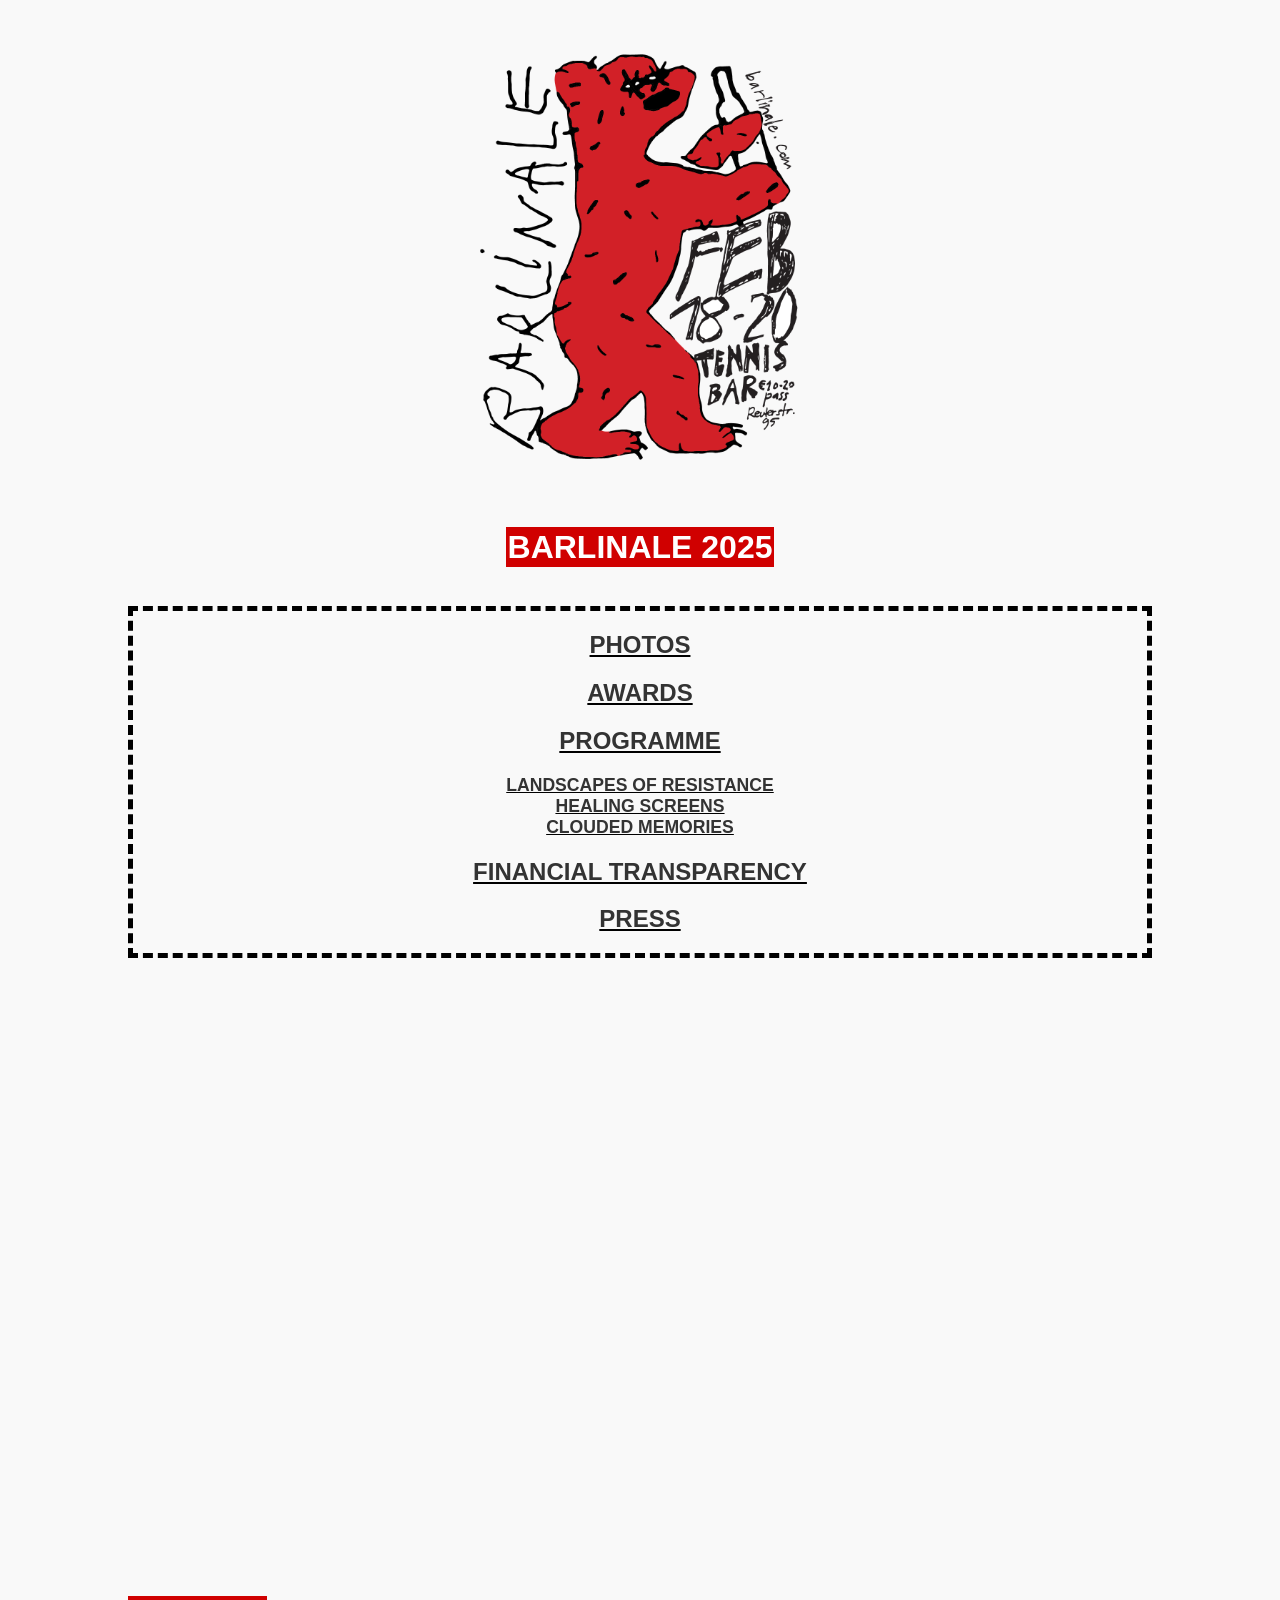
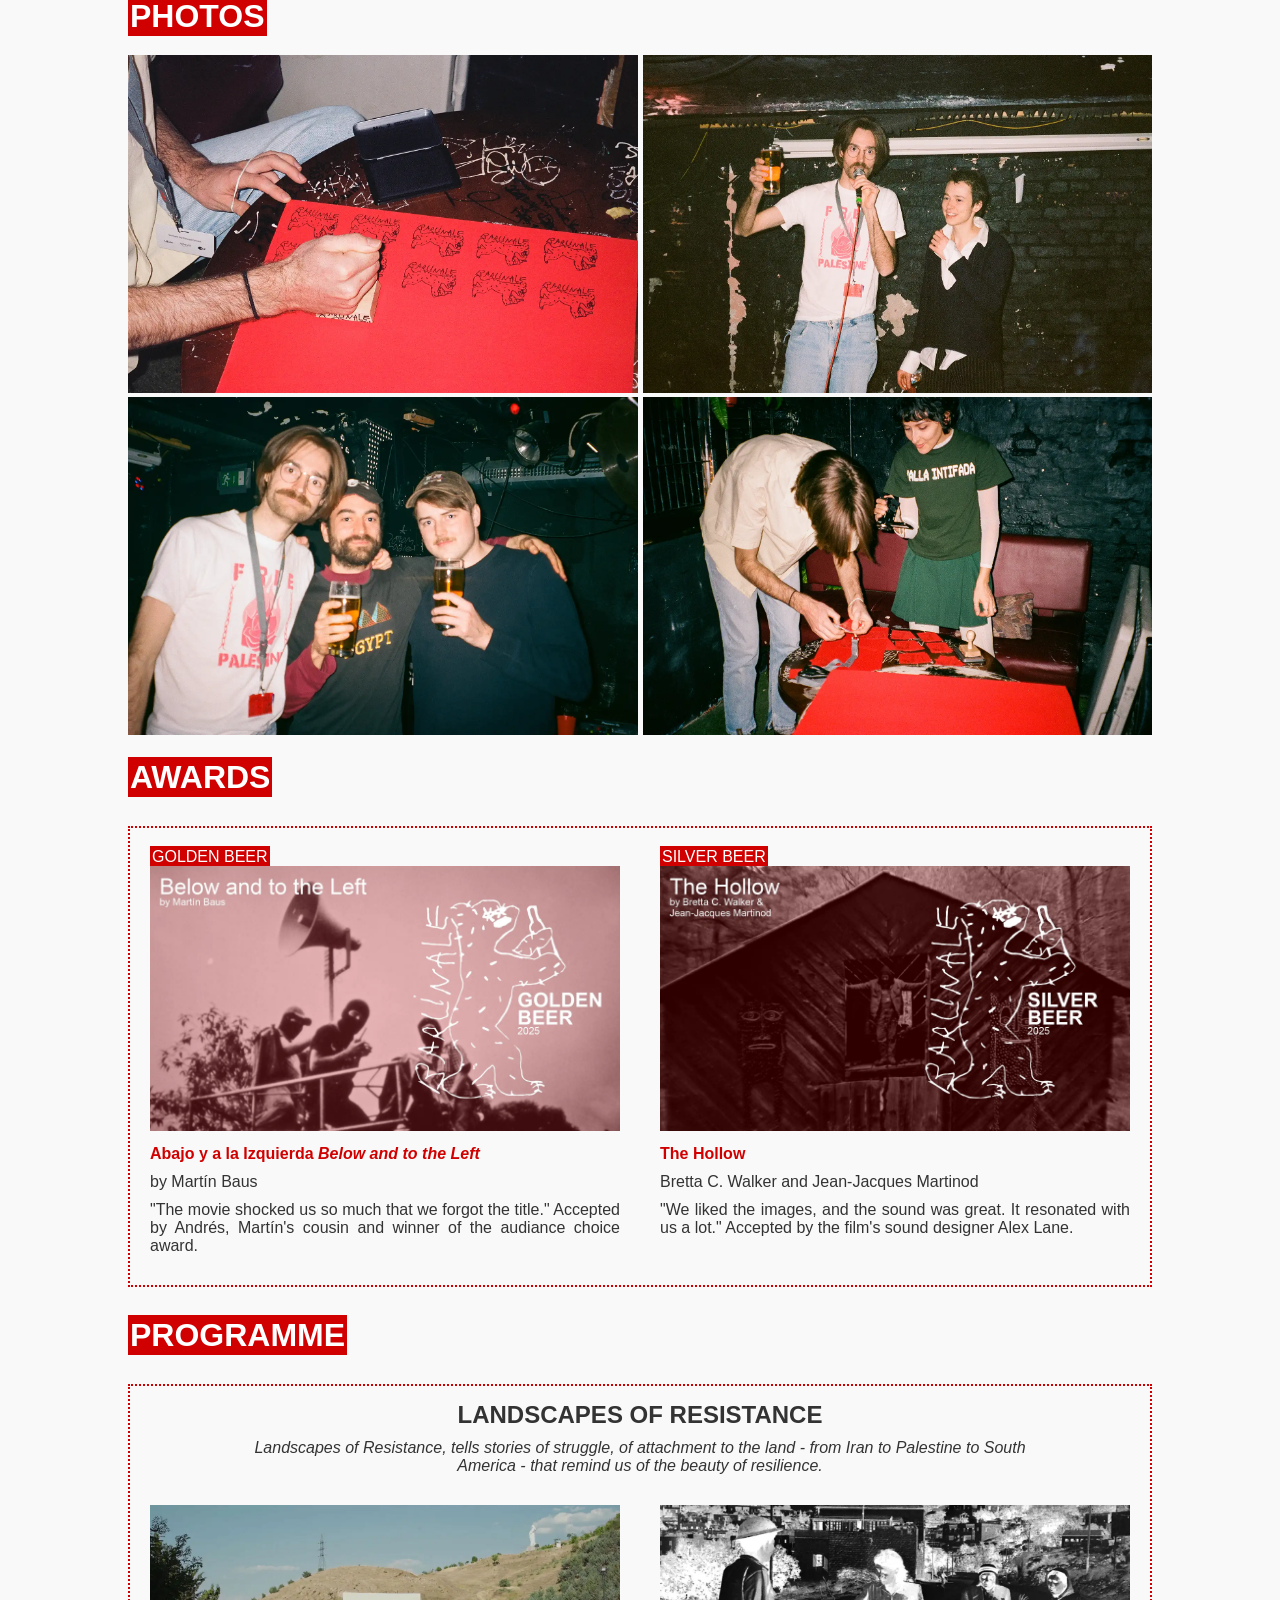
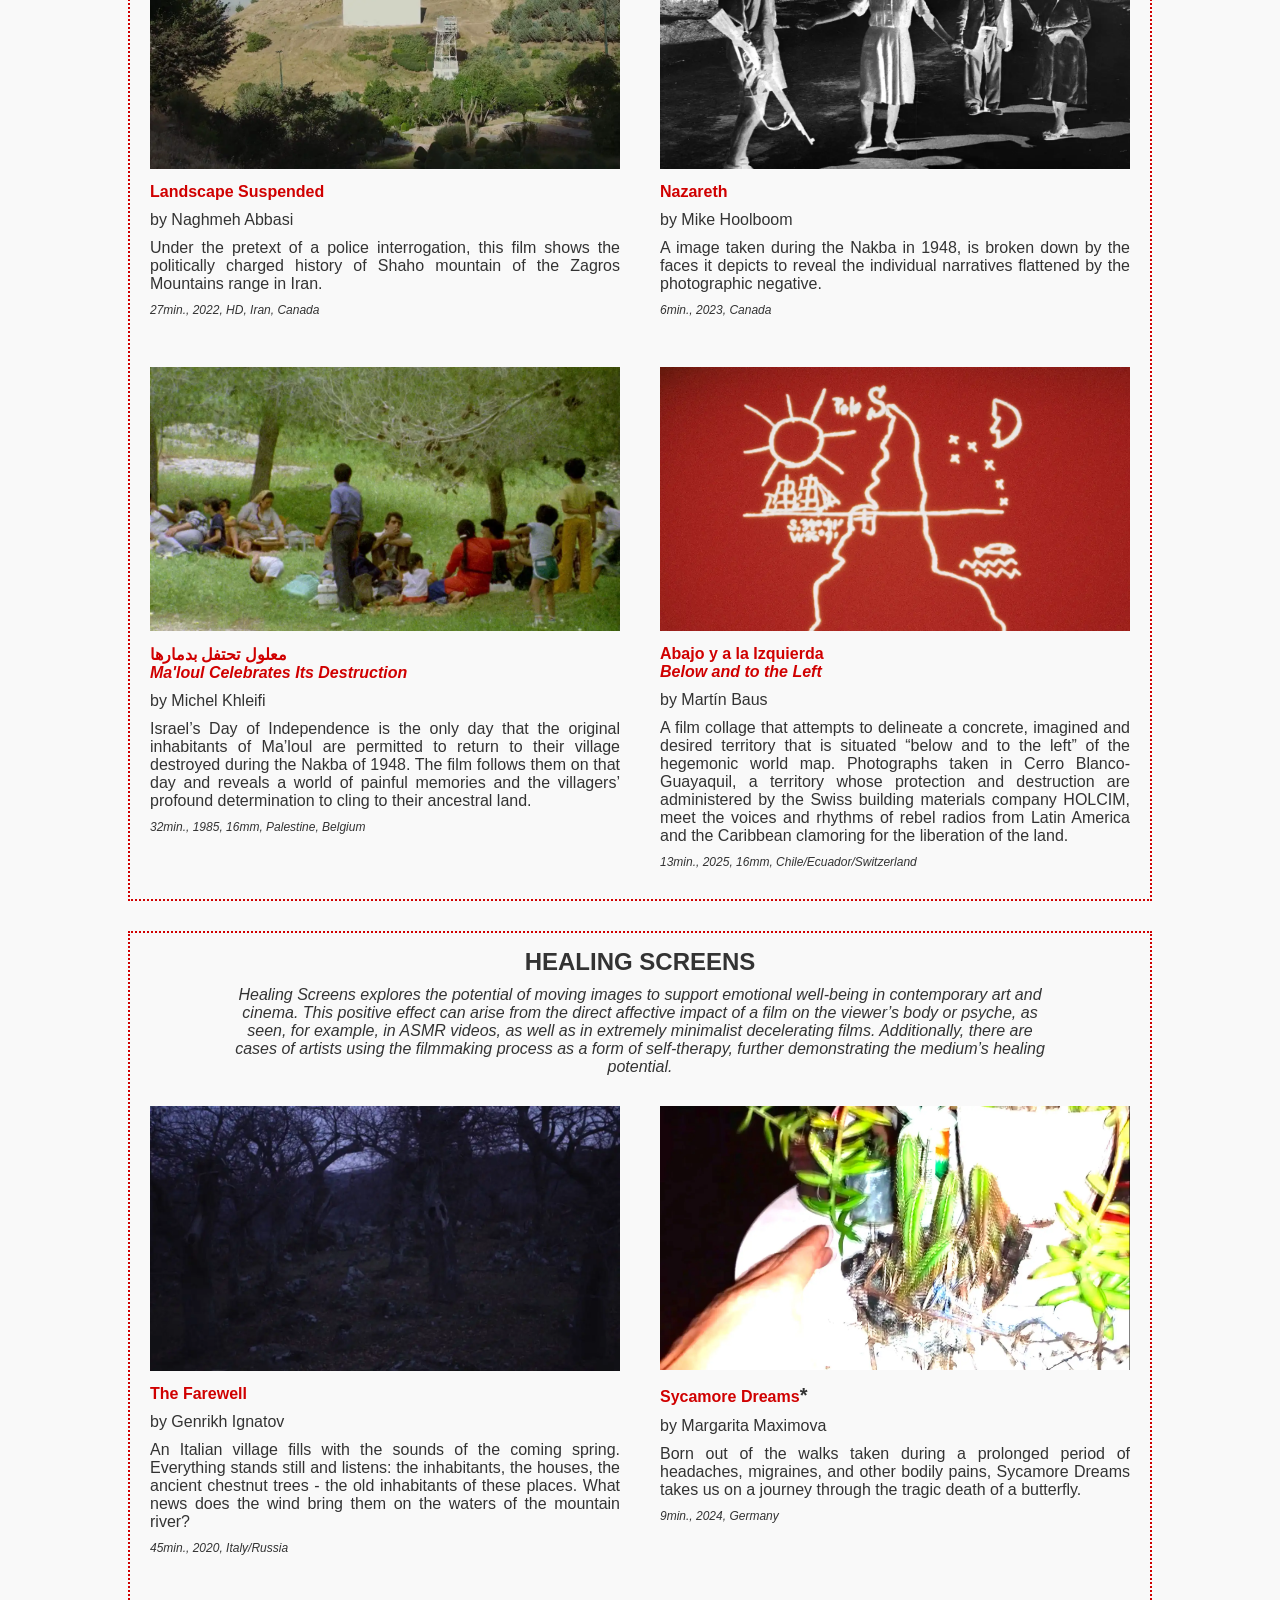
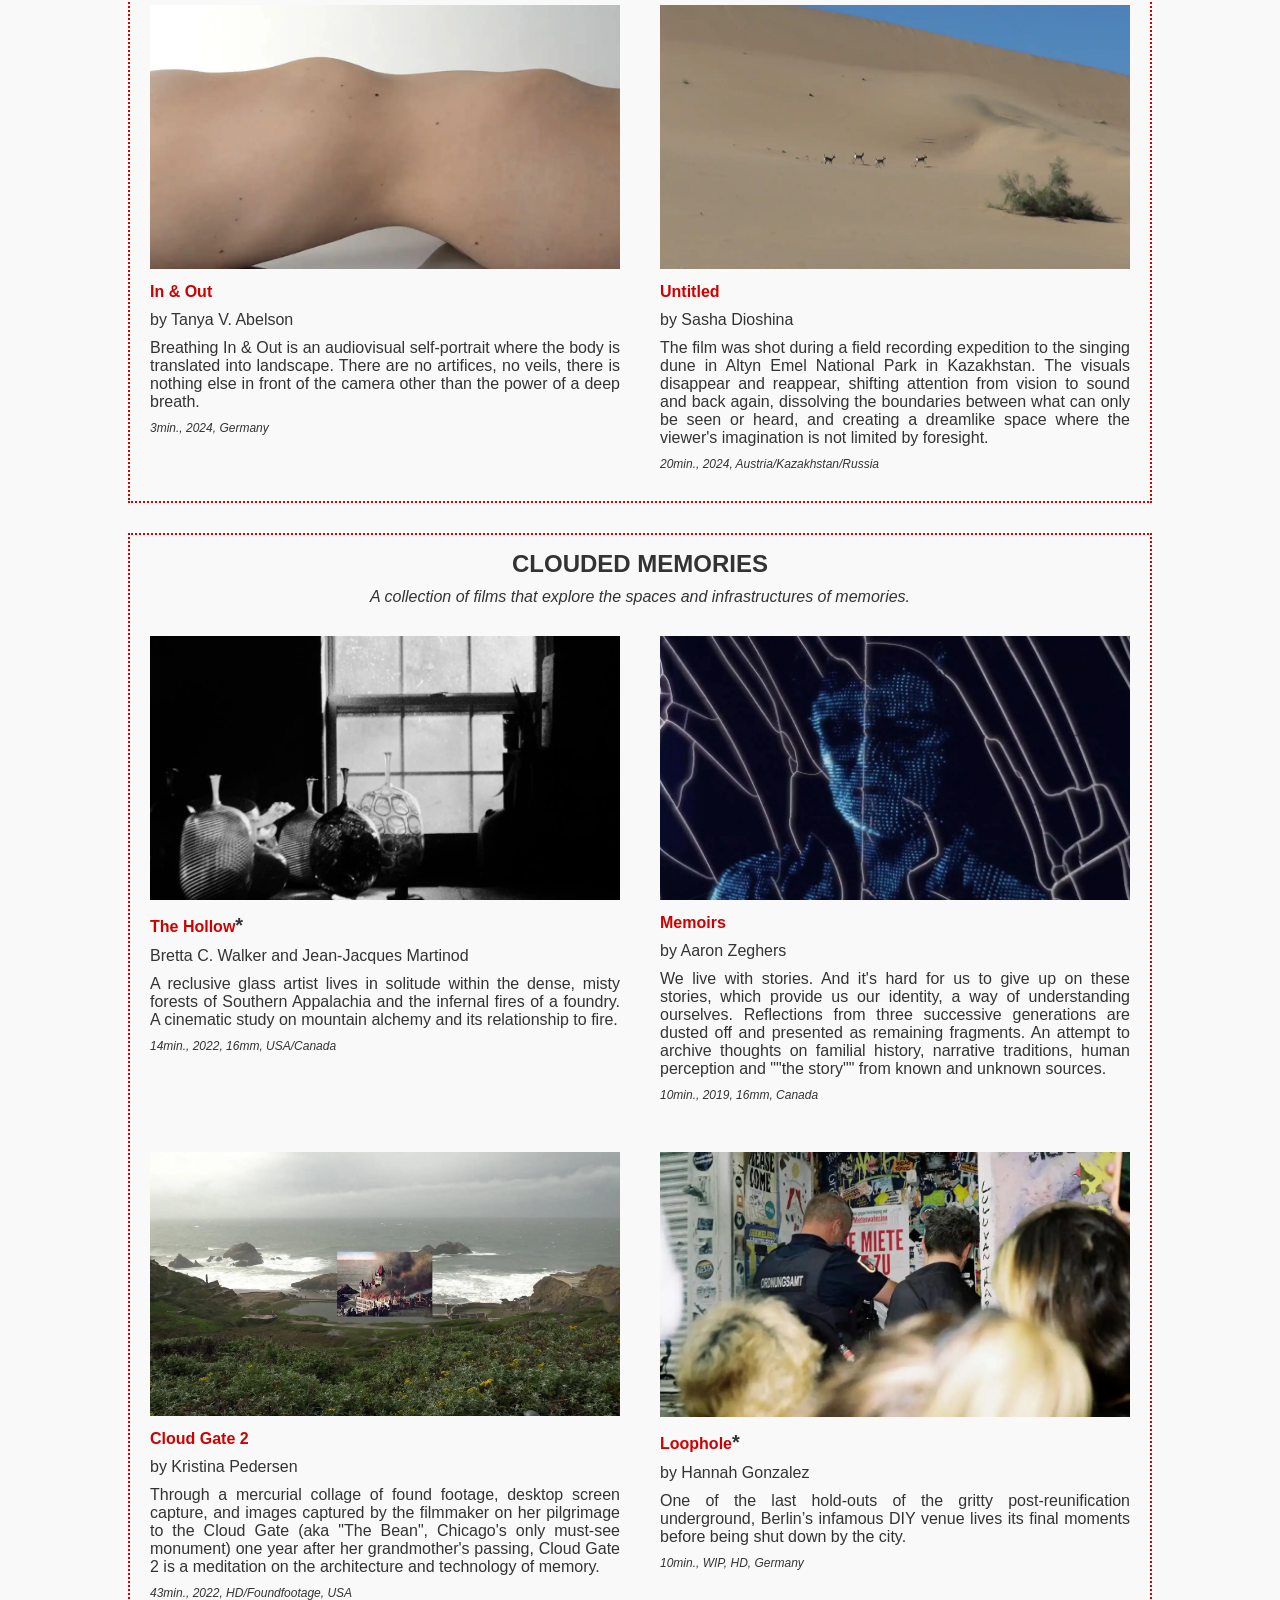
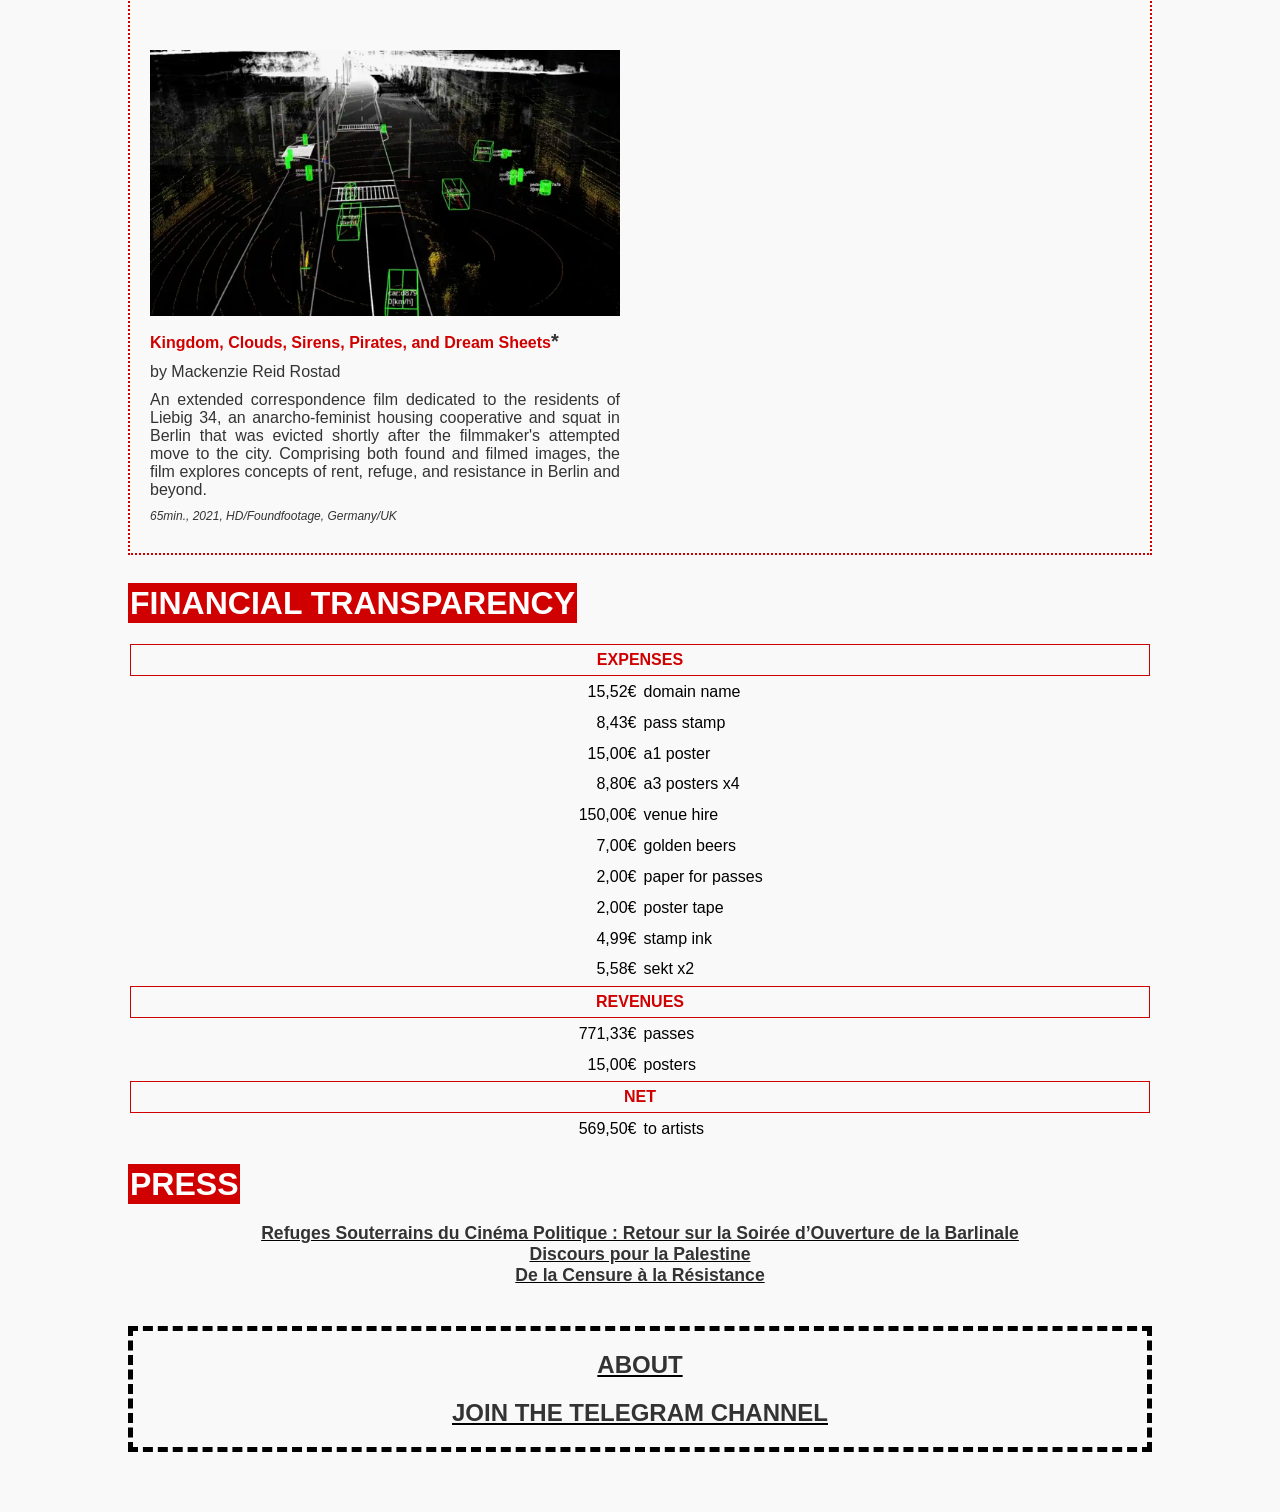
==== 2025.html @ 215e1f56 "Add files via upload" ====
<!DOCTYPE html>
<html lang="en">
<head >
    <link rel="stylesheet" href="styles.css">
    <meta charset="UTF-8">
    <meta name="viewport" content="width=device-width, initial-scale=1.0">
    <title>Barlinale</title>
    <link rel="icon" href="images/barlinale-icon.png">
</head>
<body>
  
<div class="logo">
    <a href="index.html"><img src="images/barlinale-poster.png" alt="Barlinale"></a>
</div>


<h1><mark>BARLINALE 2025</mark></h1>
<div class="nav" ><h2><a href="#PHOTOS">PHOTOS</a></h2><h2><a href="#AWARDS">AWARDS</a></h2><h2><a href="#PROGRAMME">PROGRAMME</a><h4><a href="#LANDSCAPES">LANDSCAPES OF RESISTANCE</a><br><a href="#HEALING">HEALING SCREENS</a><br><a href="#CLOUDED">CLOUDED MEMORIES</a></h4><h2><a href="#transparency">FINANCIAL TRANSPARENCY</a></h2><h2><a href="#PRESS">PRESS</a></h2>
</div>

<div style="padding:55.67% 0 0 0;position:relative;"><iframe src="https://player.vimeo.com/video/1077890217?badge=0&amp;autopause=0&amp;player_id=0&amp;app_id=58479" frameborder="0" allow="autoplay; fullscreen; picture-in-picture; clipboard-write; encrypted-media" style="position:absolute;top:0;left:0;width:100%;height:100%;" title="Barlinale - 2025"></iframe></div><script src="https://player.vimeo.com/api/player.js"></script>

<div class="event-date" id="PHOTOS"><mark>PHOTOS</mark></div>

<div class="row"> 
  <div class="photos">
    <img src="images/pic_2025-1.webp" style="width:100%" loading="lazy"/>
    <img src="images/pic_2025-5.webp" style="width:100%" loading="lazy"/>
   
 
  </div>
  <div class="photos">
    <img src="images/pic_2025-6.webp" style="width:100%" loading="lazy"/>
    <img src="images/pic_2025-7.webp" style="width:100%" loading="lazy"/>

  </div>  
</div>

<div class="content">

  <div class="event-date" id="AWARDS"><mark>AWARDS</mark></div>

  <div class="program">
     
      <div class="films-container">
        
        <div class="film">
          <mark>GOLDEN BEER</mark>
            <img src="images/GoldenBeer2025.webp" alt="golden beer winner" loading="lazy"/>
            <p class="film-title">Abajo y a la Izquierda <i>Below and to the Left</i></p>
            <p class="filmmaker">by Martín Baus</p>
            <p class="film-info">"The movie shocked us so much that we forgot the title." Accepted by Andrés, Martín's cousin and winner of the audiance choice award. </p>
           
        </div>

        <div class="film">
          <mark>SILVER BEER</mark>
          <img src="images/SilverBeer2025.webp" alt="silver beer winner" loading="lazy"/>
          <p class="film-title">The Hollow</p>
          <p class="filmmaker">Bretta C. Walker and Jean-Jacques Martinod</p>
          <p class="film-info">"We liked the images, and the sound was great. It resonated with us a lot." Accepted by the film's sound designer Alex Lane.</p>
      </div>

      </div>

  </div>

<div class="content">

    <div class="event-date" id="PROGRAMME"><mark>PROGRAMME</mark></div>
    <div class="program">


    <h3 id="LANDSCAPES">LANDSCAPES OF RESISTANCE</h3>

    <p class="programmenotes">Landscapes of Resistance, tells stories of struggle, of attachment to the land - from Iran to Palestine to South America - that remind us of the beauty of resilience.</p> 
       
        <div class="films-container">
          
            <div class="film">
                <img src="images/still_LandscapeSuspended.webp" alt="Landscape Suspended" loading="lazy"/>
                <p class="film-title">Landscape Suspended</p>
                <p class="filmmaker">by Naghmeh Abbasi</p>
                <p class="film-info">Under the pretext of a police interrogation, this film shows the politically charged history of Shaho mountain of the Zagros Mountains range in Iran.</p>
                <p class="tech-info">27min., 2022, HD, Iran, Canada</p>
            </div>

            <div class="film">
                <img src="images/still_Nazareth.webp" alt="Nazareth" loading="lazy"/>
                <p class="film-title">Nazareth</p>
                <p class="filmmaker">by Mike Hoolboom</p>
                <p class="film-info">A image taken during the Nakba in 1948, is broken down by the faces it depicts to reveal the individual narratives flattened by the photographic negative.</p>
                <p class="tech-info">6min., 2023, Canada</p>
            </div>
       
            <div class="film">
                <img src="images/still_Maloul.webp" alt="Maloul" loading="lazy"/>
                <p class="film-title">معلول تحتفل بدمارها <br><i>Ma'loul Celebrates Its Destruction</i><br></p>
                <p class="filmmaker">by Michel Khleifi</p>
                <p class="film-info">Israel’s Day of Independence is the only day that the original inhabitants of Ma’loul are permitted to return to their village destroyed during the Nakba of 1948. The film follows them on that day and reveals a world of painful memories and the villagers’ profound determination to cling to their ancestral land.</p>
                <p class="tech-info">32min., 1985, 16mm, Palestine, Belgium</p>
            </div>

            <div class="film">
                <img src="images/still_abajo.webp" alt="Landscape Suspended" loading="lazy"/>
                <p class="film-title">Abajo y a la Izquierda<br><i>Below and to the Left</i></p>
                <p class="filmmaker">by Martín Baus</p>
                <p class="film-info">A film collage that attempts to delineate a concrete, imagined and desired territory that is situated “below and to the left” of the hegemonic world map. Photographs taken in Cerro Blanco- Guayaquil, a territory whose protection and destruction are administered by the Swiss building materials company HOLCIM, meet the voices and rhythms of rebel radios from Latin America and the Caribbean clamoring for the liberation of the land.</p>
                <p class="tech-info">13min., 2025, 16mm, Chile/Ecuador/Switzerland</p>
            </div>

        </div>

    </div>

    
    <div class="program">
       
      <h3 id="HEALING">HEALING SCREENS</h3>
    

      <p class="programmenotes">Healing Screens explores the potential of moving images to support emotional well-being in contemporary art and cinema. This positive effect can arise from the direct affective impact of a film on the viewer’s body or psyche, as seen, for example, in ASMR videos, as well as in extremely minimalist decelerating films. Additionally, there are cases of artists using the filmmaking process as a form of self-therapy, further demonstrating the medium’s healing potential.</p> 
    

        <div class="films-container">

            <div class="film">
                <img src="images/still_thefarewell.webp" alt="The Farewell" loading="lazy"/>
                <p class="film-title">The Farewell</p>
                <p class="filmmaker">by Genrikh Ignatov</p>
                <p class="film-info">An Italian village fills with the sounds of the coming spring. Everything stands still and listens: the inhabitants, the houses, the ancient chestnut trees - the old inhabitants of these places. What news does the wind bring them on the waters of the mountain river? </p>
                <p class="tech-info">45min., 2020, Italy/Russia</p>
            </div>
            <div class="film">
                <img src="images/still_SycamoreDreams.webp" alt="Sycamore Dreams" loading="lazy"/>
                <p class="film-title">Sycamore Dreams<mark class="artist">*</mark></p>
                <p class="filmmaker">by Margarita Maximova</p>
                <p class="film-info">Born out of the walks taken during a prolonged period of headaches, migraines, and other bodily pains, Sycamore Dreams takes us on a journey through the tragic death of a butterfly.</p>
                <p class="tech-info">9min., 2024, Germany</p>
            </div>
            <div class="film">
                <img src="images/still_In&out.webp" alt="In & Out" loading="lazy"/>
                <p class="film-title">In & Out</p>
                <p class="filmmaker">by Tanya V. Abelson</p>
                <p class="film-info">Breathing In & Out is an audiovisual self-portrait where the body is translated into landscape. There are no artifices, no veils, there is nothing else in front of the camera other than the power of a deep breath.</p>
                <p class="tech-info">3min., 2024, Germany</p>
            </div>
            <div class="film">
                <img src="images/still_Untitled.webp" alt="Untitled" loading="lazy"/>
                <p class="film-title">Untitled</p>
                <p class="filmmaker">by Sasha Dioshina                </p>
                <p class="film-info">The film was shot during a field recording expedition to the singing dune in Altyn Emel National Park in Kazakhstan. The visuals disappear and reappear, shifting attention from vision to sound and back again, dissolving the boundaries between what can only be seen or heard, and creating a dreamlike space where the viewer's imagination is not limited by foresight.</p>
                <p class="tech-info">20min., 2024, Austria/Kazakhstan/Russia</p>
            </div>

        </div>
    </div>



    <div class="program">
      <h3 id="CLOUDED">CLOUDED MEMORIES<br></h3>

      <p class="programmenotes">A collection of films that explore the spaces and infrastructures of memories.</p> 

        <div class="films-container">

            <div class="film">
                <img src="images/still_TheHollow.webp" alt="The Hollow" loading="lazy"/>
                <p class="film-title">The Hollow<mark class="artist">*</mark></p>
                <p class="filmmaker">Bretta C. Walker and Jean-Jacques Martinod</p>
                <p class="film-info">A reclusive glass artist lives in solitude within the dense, misty forests of Southern Appalachia and the infernal fires of a foundry. A cinematic study on mountain alchemy and its relationship to fire.</p>
                <p class="tech-info">14min., 2022, 16mm, USA/Canada</p>
            </div>

            <div class="film">
                <img src="images/still_Memoirs.webp" alt="Memoirs" loading="lazy"/>
                <p class="film-title">Memoirs</p>
                <p class="filmmaker">by Aaron Zeghers</p>
                <p class="film-info">We live with stories. And it's hard for us to give up on these stories, which provide us our identity, a way of understanding ourselves. Reflections from three successive generations are dusted off and presented as remaining fragments. An attempt to archive thoughts on familial history, narrative traditions, human perception and ""the story"" from known and unknown sources.</p>
                <p class="tech-info">10min., 2019, 16mm, Canada</p>
            </div>

            <div class="film">
                <img src="images/cloudegate.webp" alt="Cloud Gate 2" loading="lazy"/>
                <p class="film-title">Cloud Gate 2</p>
                <p class="filmmaker">by Kristina Pedersen</p>
                <p class="film-info">Through a mercurial collage of found footage, desktop screen capture, and images captured by the filmmaker on her pilgrimage to the Cloud Gate (aka "The Bean", Chicago's only must-see monument) one year after her grandmother's passing, Cloud Gate 2 is a meditation on the architecture and technology of memory.</p>
                <p class="tech-info">43min., 2022, HD/Foundfootage, USA</p>
            </div>

            <div class="film">
                <img src="images/still_Lopphole.webp" alt="Loophole" loading="lazy"/>
                <p class="film-title">Loophole<mark class="artist">*</mark></p>
                <p class="filmmaker">by Hannah Gonzalez</p>
                <p class="film-info">One of the last hold-outs of the gritty post-reunification underground, Berlin’s infamous DIY venue lives its final moments before being shut down by the city.</p>
                <p class="tech-info">10min., WIP, HD, Germany</p>
            </div>

            <div class="film">
                <img src="images/still_KCSPDS.webp" alt="Kingdom, Clouds, Sirens, Pirates, and Dream Sheets" loading="lazy"/>
                <p class="film-title">Kingdom, Clouds, Sirens, Pirates, and Dream Sheets<mark class="artist">*</mark></p>
                <p class="filmmaker">by Mackenzie Reid Rostad</p>
                <p class="film-info">An extended correspondence film dedicated to the residents of Liebig 34, an anarcho-feminist housing cooperative and squat in Berlin that was evicted shortly after the filmmaker's attempted move to the city. Comprising both found and filmed images, the film explores concepts of rent, refuge, and resistance in Berlin and beyond.</p>
                <p class="tech-info">65min., 2021, HD/Foundfootage, Germany/UK</p>
            </div>
            
        </div>
    </div>

</div>

<div class="event-date" id="transparency"><mark>FINANCIAL TRANSPARENCY</mark></div>

     
              
<table>
    <tr>
      <th colspan="2" scope="colgroup">EXPENSES</th>
    </tr>
    <tr>
  
      <td class="ex">15,52€</td>
      <td>domain name</td>
    </tr>
    <tr>
     
      <td class="ex">8,43€</td>
      <td>pass stamp</td>
    </tr>
    <tr>
     
        <td class="ex">15,00€</td>
        <td>a1 poster</td>
      </tr>

      <tr>
       
        <td class="ex">8,80€</td>
        <td>a3 posters x4</td>
      </tr>
      <tr>
        
        <td class="ex">150,00€</td>
        <td>venue hire</td>
      </tr>
      <tr>
      
        <td class="ex">7,00€</td>
        <td>golden beers</td>
      </tr>
      <tr>
      
        <td class="ex">2,00€</td>
        <td>paper for passes</td>
      </tr>
      <tr>
       
        <td class="ex">2,00€</td>
        <td>poster tape</td>
      </tr>
      <tr>
        
        <td class="ex">4,99€</td>
        <td>stamp ink</td>
      </tr>
      <tr>
        
        <td class="ex">5,58€</td>
        <td>sekt x2</td>
      </tr>

      <tr>
        <th colspan="2" scope="colgroup">REVENUES</th>
   
      </tr>
      <tr>
       
        <td class="ex">771,33€</td>
        <td>passes</td>
      </tr>
      <tr>
       
        <td class="ex">15,00€</td>
        <td>posters</td>
      </tr>

      <tr>
        <th colspan="2" scope="colgroup">NET</th>
      </tr>
      <tr>
       
        <td class="ex">569,50€</td>
        <td>to artists</td>
      </tr>
  </table>
         
     

     
  </div>


<div class="event-date" id="PRESS"><mark>PRESS</mark></div>

<h4><a href="https://www.panorama-cinema.com/V2/article.php?categorie=9&id=1278" target="_blank">Refuges Souterrains du Cinéma Politique : Retour sur la Soirée d’Ouverture de la Barlinale</a></h4>
<h4><a href="https://www.panorama-cinema.com/V2/article.php?categorie=9&id=1281" target="_blank">Discours pour la Palestine</a></h4>
<h4><a href="https://www.panorama-cinema.com/V2/article.php?categorie=9&id=1280" target="_blank">De la Censure à la Résistance</a></h4>

<div class="nav" > <h2><a href=index.html>ABOUT</a><h2><a href=https://t.me/barlinale target="_blank">JOIN THE TELEGRAM CHANNEL</a></h2>
</div>



<div class="logo">

</div>
</body>
</html>
---- styles.css ----
body {
  font-family: "ariel", sans-serif;
  margin: 0px;
  padding: 0% 10%;
  box-sizing: border-box;
  color: #333;
  background-color: #f9f9f9;
}

video {
  width: 100%;
  height: auto;
}



.row {
  display: -ms-flexbox; /* IE10 */
  display: flex;
  -ms-flex-wrap: wrap; /* IE10 */
  flex-wrap: wrap;
  gap: 5px;
}

/* Create four equal columns that sits next to each other */
.photos {
  -ms-flex: 50%; /* IE10 */
  flex: 40%;
  max-width: 50%;
  gap: 40px;
}

.column img {
  vertical-align: middle;
  width: 100%;
  gap: 40px;
}


table {
 
  background-size: 100vw;
  color: #d00000;
  width: 100%;
  height: 56vh;
  border: 0px dashed;
} 

h1 {
  text-align: center;
}

th {
 border-color: #f00000;
color: #d00000;
 border: 1px solid;
}

td {
  width: 50%;
padding-left: 2.5px;
padding-right: 2.5px;
  text-align: left; 
  vertical-align: middle;
  margin-left: auto; 
  margin-right: auto;
  color: #000000;
 
 }

 .ex {
  text-align: right;
 }

p{
  text-align: left;
}

.about {
  text-align: justify;
}

@keyframes blinker {
  50% {
    opacity: 0;
  }
}

.artist {
  font-size: 20px;
  color: #333;
  background: none;
  margin: 0px;
  padding: 0;
  animation: blinker 2.5s linear infinite ;
}

mark {
  background-color: #d00000;
  color: white;
  padding: 2px;
}

.logo {
  display: flex;
  justify-content: center;
  align-items: center;
  margin: 10px 0;
 height: 300;
}

.nav-main h2 {
  text-align: center;
}


h2 {
  text-align: center;
}

.nav {
  border: 5px dashed #000000;
  text-align: center;
  margin-top: 40px;
  margin-bottom: 50px;
}

.nav-main {
  border: 5px dashed #000000;
  text-align: center;
  margin-top: 20px;
  margin-bottom: 50px;
}


a {
color: #333;
text-decoration-color: black;
}
a:hover {
color: #d00000;;
}
.logo img {
  max-width: 350px;
  width: 100%;
  height: auto;
}

.event-date {
  color: #d00000;
  font-weight: bold;
  font-size: 2em;
  text-align: left;
  margin: 20px 0;
  padding-left: 0%; /* Align with films */

}

.event-year {
  color: #d00000;
  font-weight: lighter;
  font-size: 3em;
  text-align: center;
  margin: 20px 0;
  padding-left: 0%; /* Align with films */

}

.legend {
  margin: 30px 0;
  padding-left: 0%; /* Align with films */
  padding: 0vw;
 
  float: center;
}

.program {
  margin: 30px 0;
  padding-left: 0%; /* Align with films */
  padding: 0vw;
  border: 2.5px dotted #d00000;
}

.programmenotes {
  padding-left: 10%;
  padding-right: 10%;
  text-align: center;
  margin-top: 10px;
  margin-bottom: 10px;
  font-style: italic;
}

h3 {
  margin: 0px;
  padding-top: 15px;
  font-size: 1.5em;
  color: #333;
  text-align: center;
}

h4{
  margin: 0px;
  padding-top: 0px;
  font-size: 1.1em;
  color: #333;
  text-align: center;
}

.films-container {
padding: 20px;
  display: flex;
  flex-wrap: wrap;
  gap: 40px;
  justify-content: flex-start; /* Align to left */
  align-items: flex-start;
}

.footer {
  padding: 20px;
  align-content: center;
    gap: 40px;
  }

  .main-footer-title {
    margin: 0px;
  
    padding: 0px;
    font-weight: bold;
    font-size: 1em;
    color: #d00000;
    text-align: center;
  }
  
  .main-footer-text {
    text-align: center;
  }

.film {
  flex: 0 0 calc(50% - 20px); /* Adjust width for better alignment */

}

.film img {
  width: 100%;
  height: auto;
}

img {
  width: 100%;
  height: auto;
}

.film-title {
  margin-top: 10px;
  margin-bottom: 5px;
  font-weight: bold;
  font-size: 1em;
  color: #d00000;
  text-align: left;
}

.film .filmmaker {
  color: #333;
  margin: 5px 0;
  font-style: normal;
  text-align: left;
}

.film p {
  color: #d00000;
  margin: 10px 0;
  text-align: left;
}

.film .film-info {
  color: #333;
  text-align: justify;
}

.film .tech-info {
  font-style: italic;
  color: #333;
  font-size: 0.75em;
  font-weight: lighter;
  text-align: left;
}

footer {
  margin-top: 20px;
  padding: 10px;
  background: #f4f4f4;
  text-align: center;
}

@media screen and (max-width: 768px) {
  body {
      padding: 5% 5%;
  }

  .photos {
    -ms-flex: 100%;
    flex: 100%;
    max-width: 100%;
  }

  .films-container {
      flex-direction: column;
      gap: 20px;
      align-items: left;
  }

  .film {
      flex: 0 0 90%;
  }

  .event-date {
      text-align: center;
  }

  h3 {
      text-align: center;
  }

  h4 {
    text-align: center;
}

  .logo {
      margin-top: 10px;
  }
}
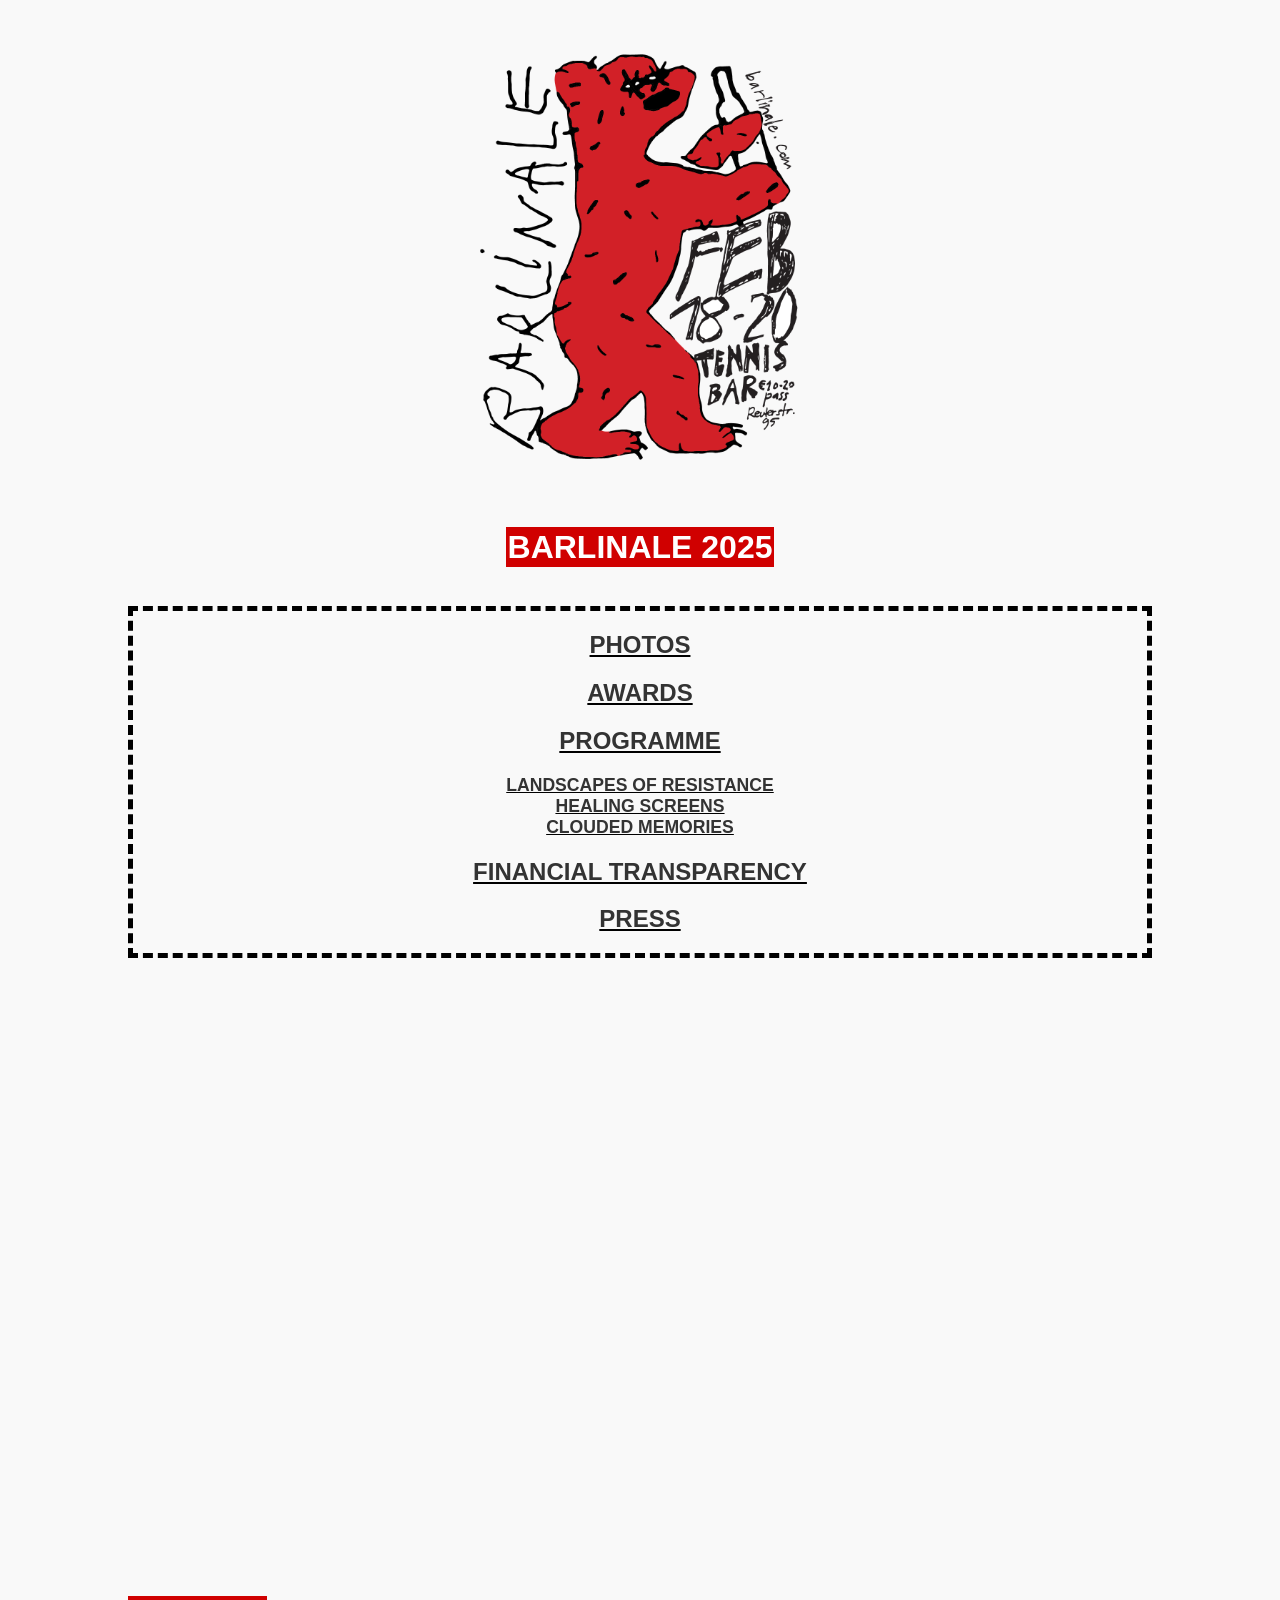
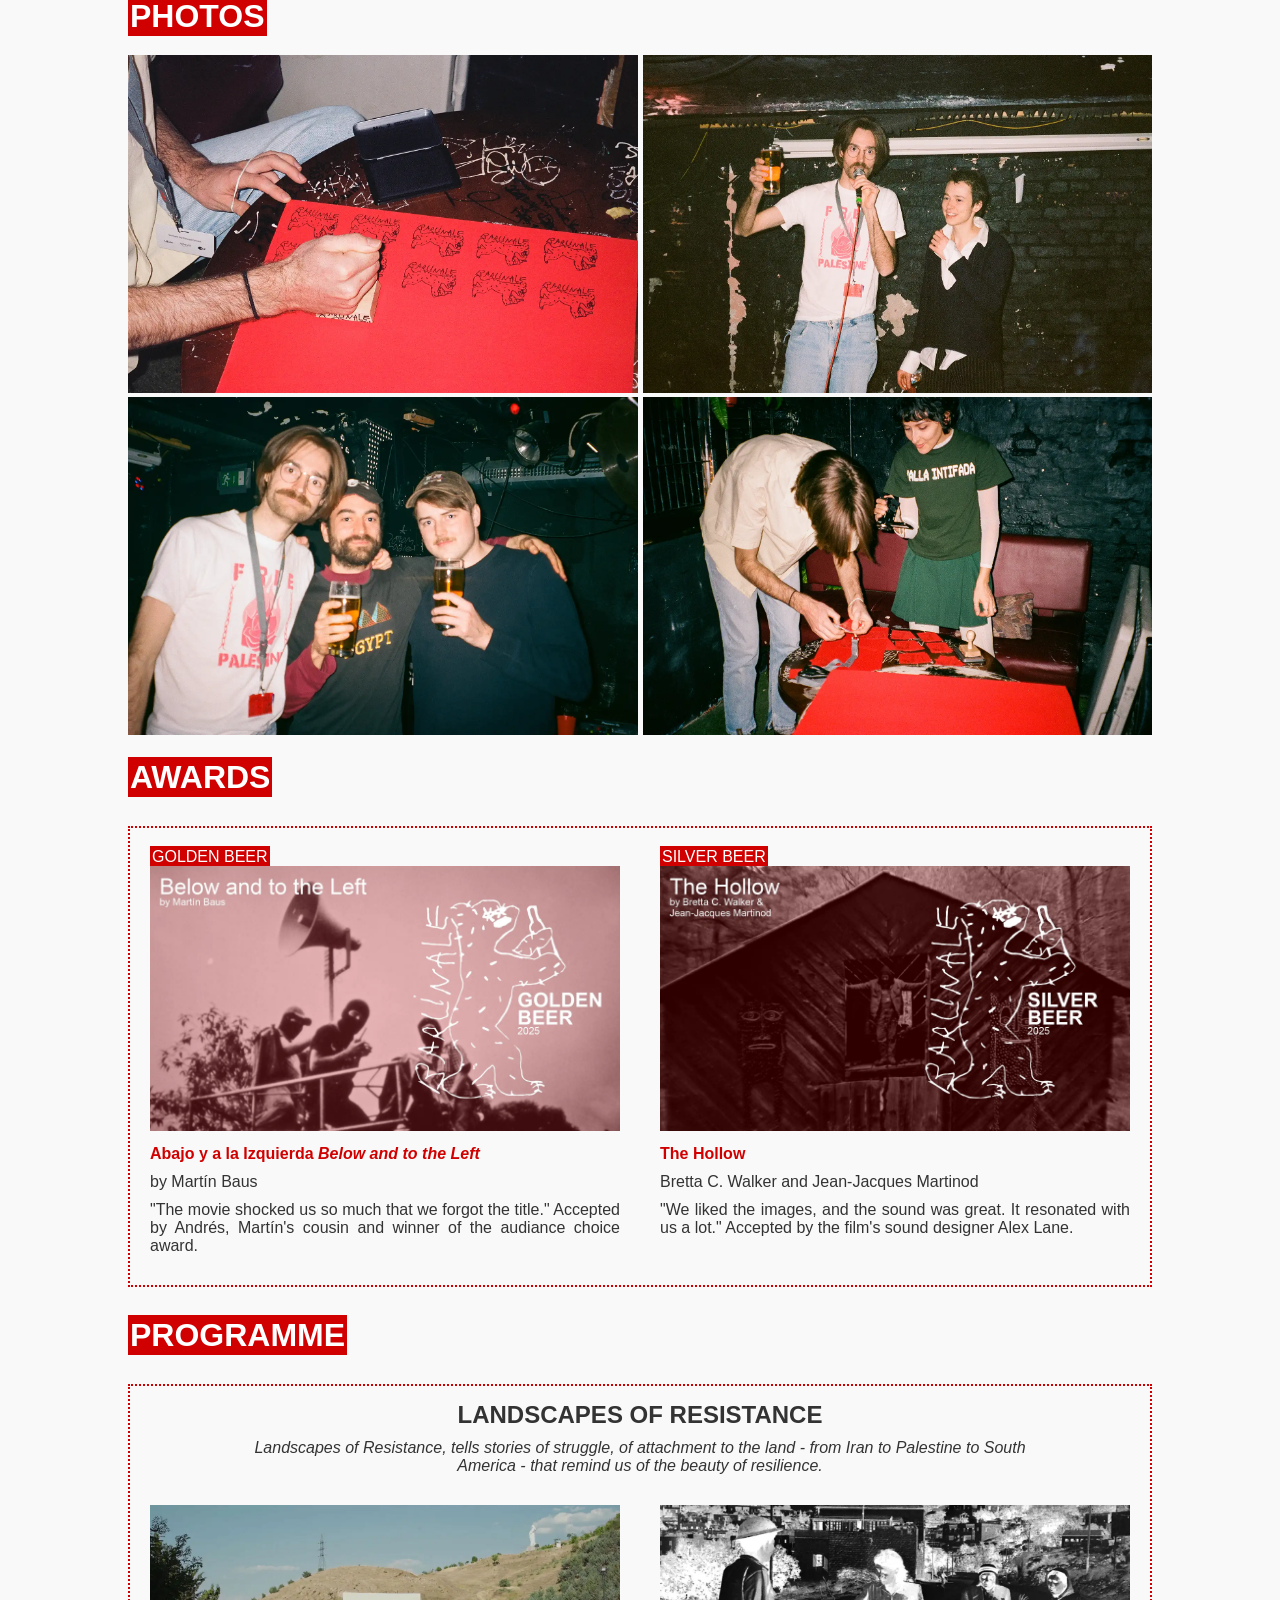
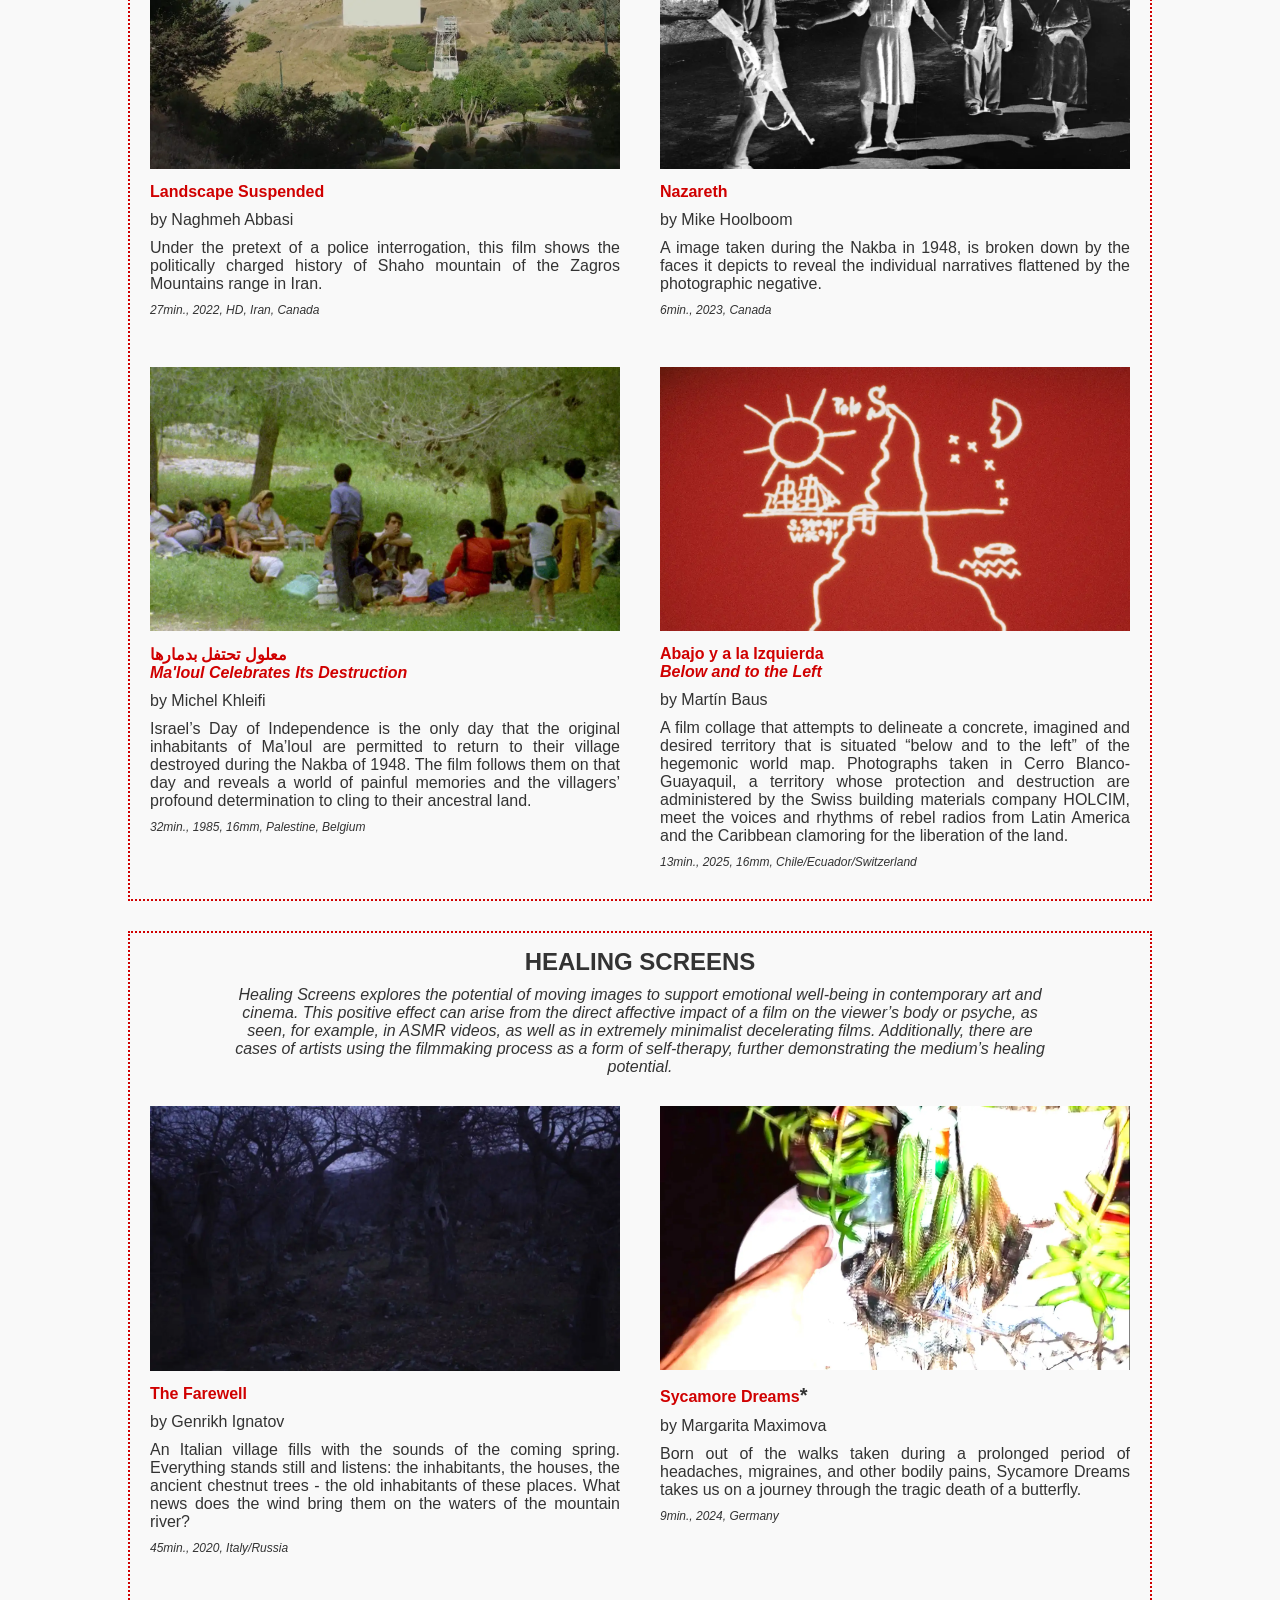
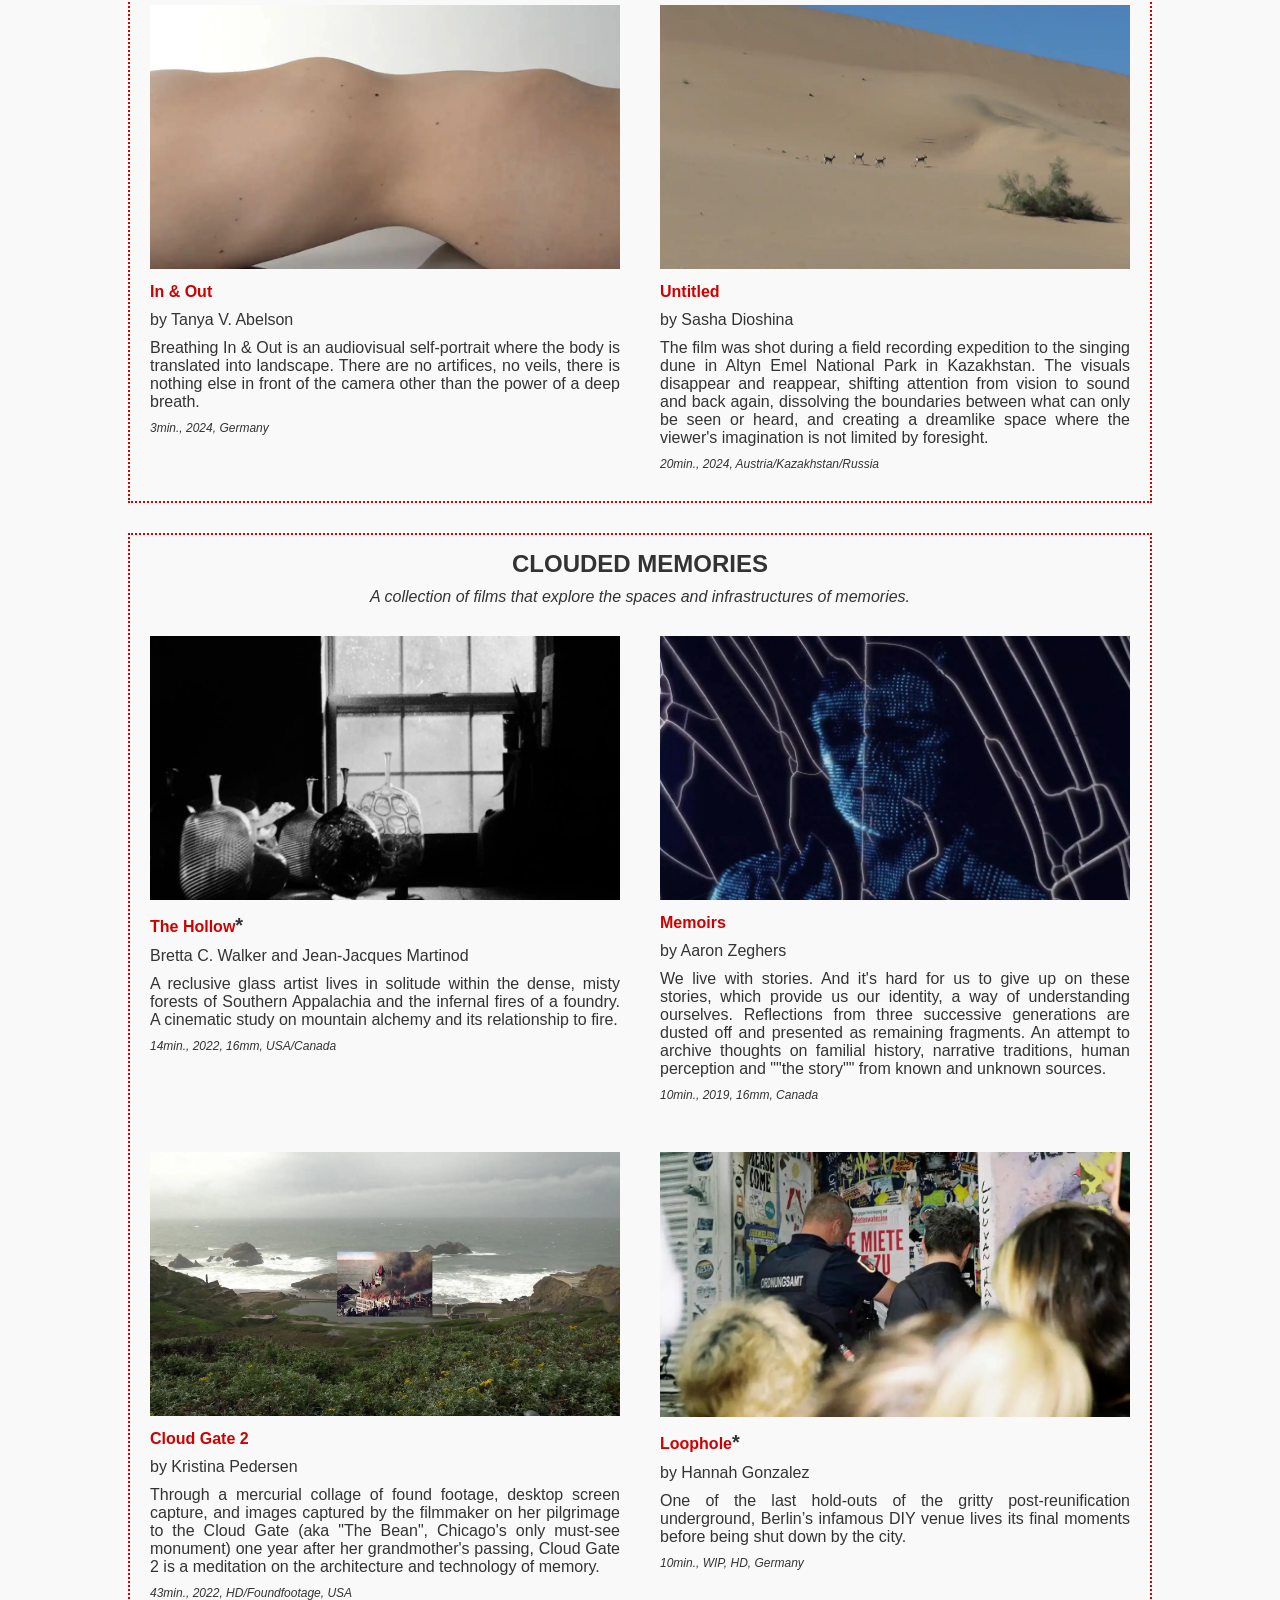
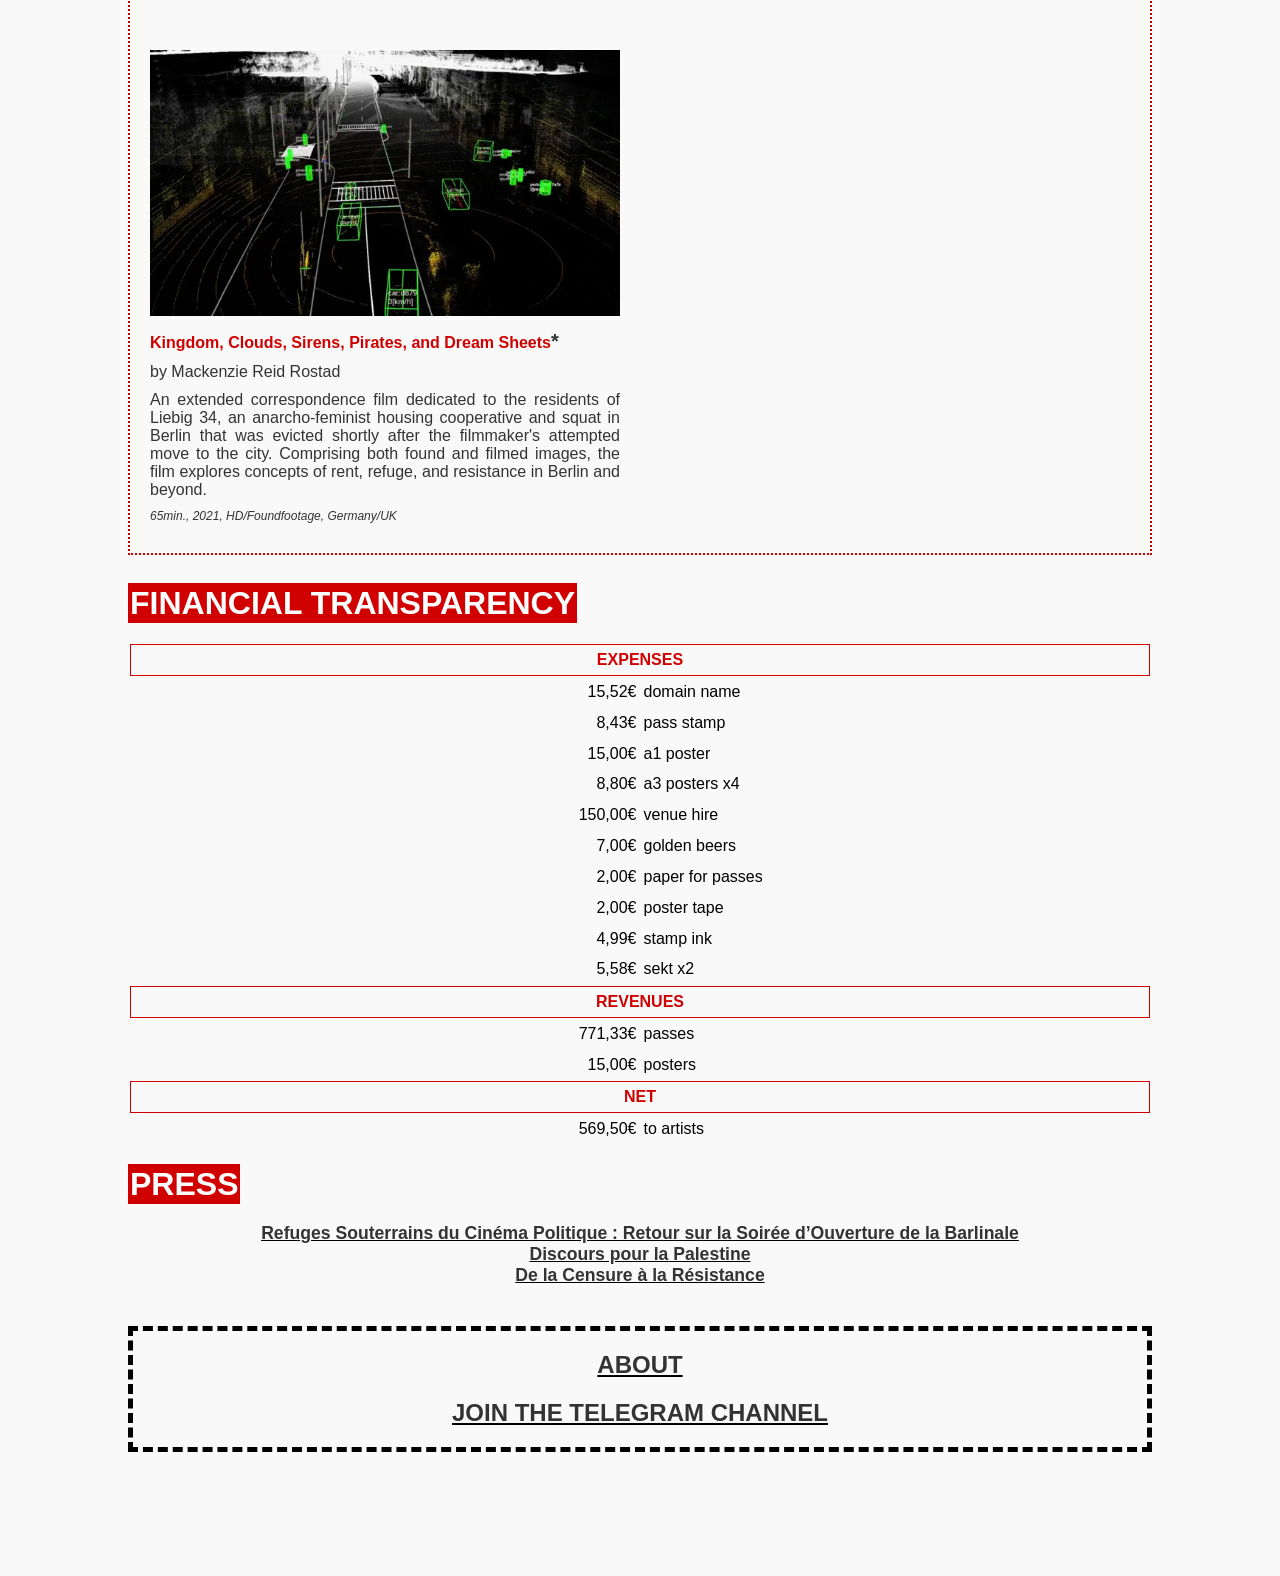
==== commit 58e5ef45: "Add files via upload" ====
--- a/2025.html
+++ b/2025.html
@@ -10,7 +10,7 @@
 <body>
   
 <div class="logo">
-    <a href="index.html"><img src="images/barlinale-poster.png" alt="Barlinale"></a>
+    <a href="/index"><img src="images/barlinale-poster.png" alt="Barlinale"></a>
 </div>
 
 
@@ -307,7 +307,7 @@
 <h4><a href="https://www.panorama-cinema.com/V2/article.php?categorie=9&id=1281" target="_blank">Discours pour la Palestine</a></h4>
 <h4><a href="https://www.panorama-cinema.com/V2/article.php?categorie=9&id=1280" target="_blank">De la Censure à la Résistance</a></h4>
 
-<div class="nav" > <h2><a href=index.html>ABOUT</a><h2><a href=https://t.me/barlinale target="_blank">JOIN THE TELEGRAM CHANNEL</a></h2>
+<div class="nav" > <h2><a href=/index>ABOUT</a><h2><a href=https://t.me/barlinale target="_blank">JOIN THE TELEGRAM CHANNEL</a></h2>
 </div>
 
 
--- a/styles.css
+++ b/styles.css
@@ -5,14 +5,13 @@
   box-sizing: border-box;
   color: #333;
   background-color: #f9f9f9;
+  padding-bottom: 5%;
 }
 
 video {
   width: 100%;
   height: auto;
 }
-
-
 
 .row {
   display: -ms-flexbox; /* IE10 */
@@ -36,9 +35,7 @@
   gap: 40px;
 }
 
-
 table {
- 
   background-size: 100vw;
   color: #d00000;
   width: 100%;
@@ -292,6 +289,8 @@
   text-align: center;
 }
 
+
+
 @media screen and (max-width: 768px) {
   body {
       padding: 5% 5%;
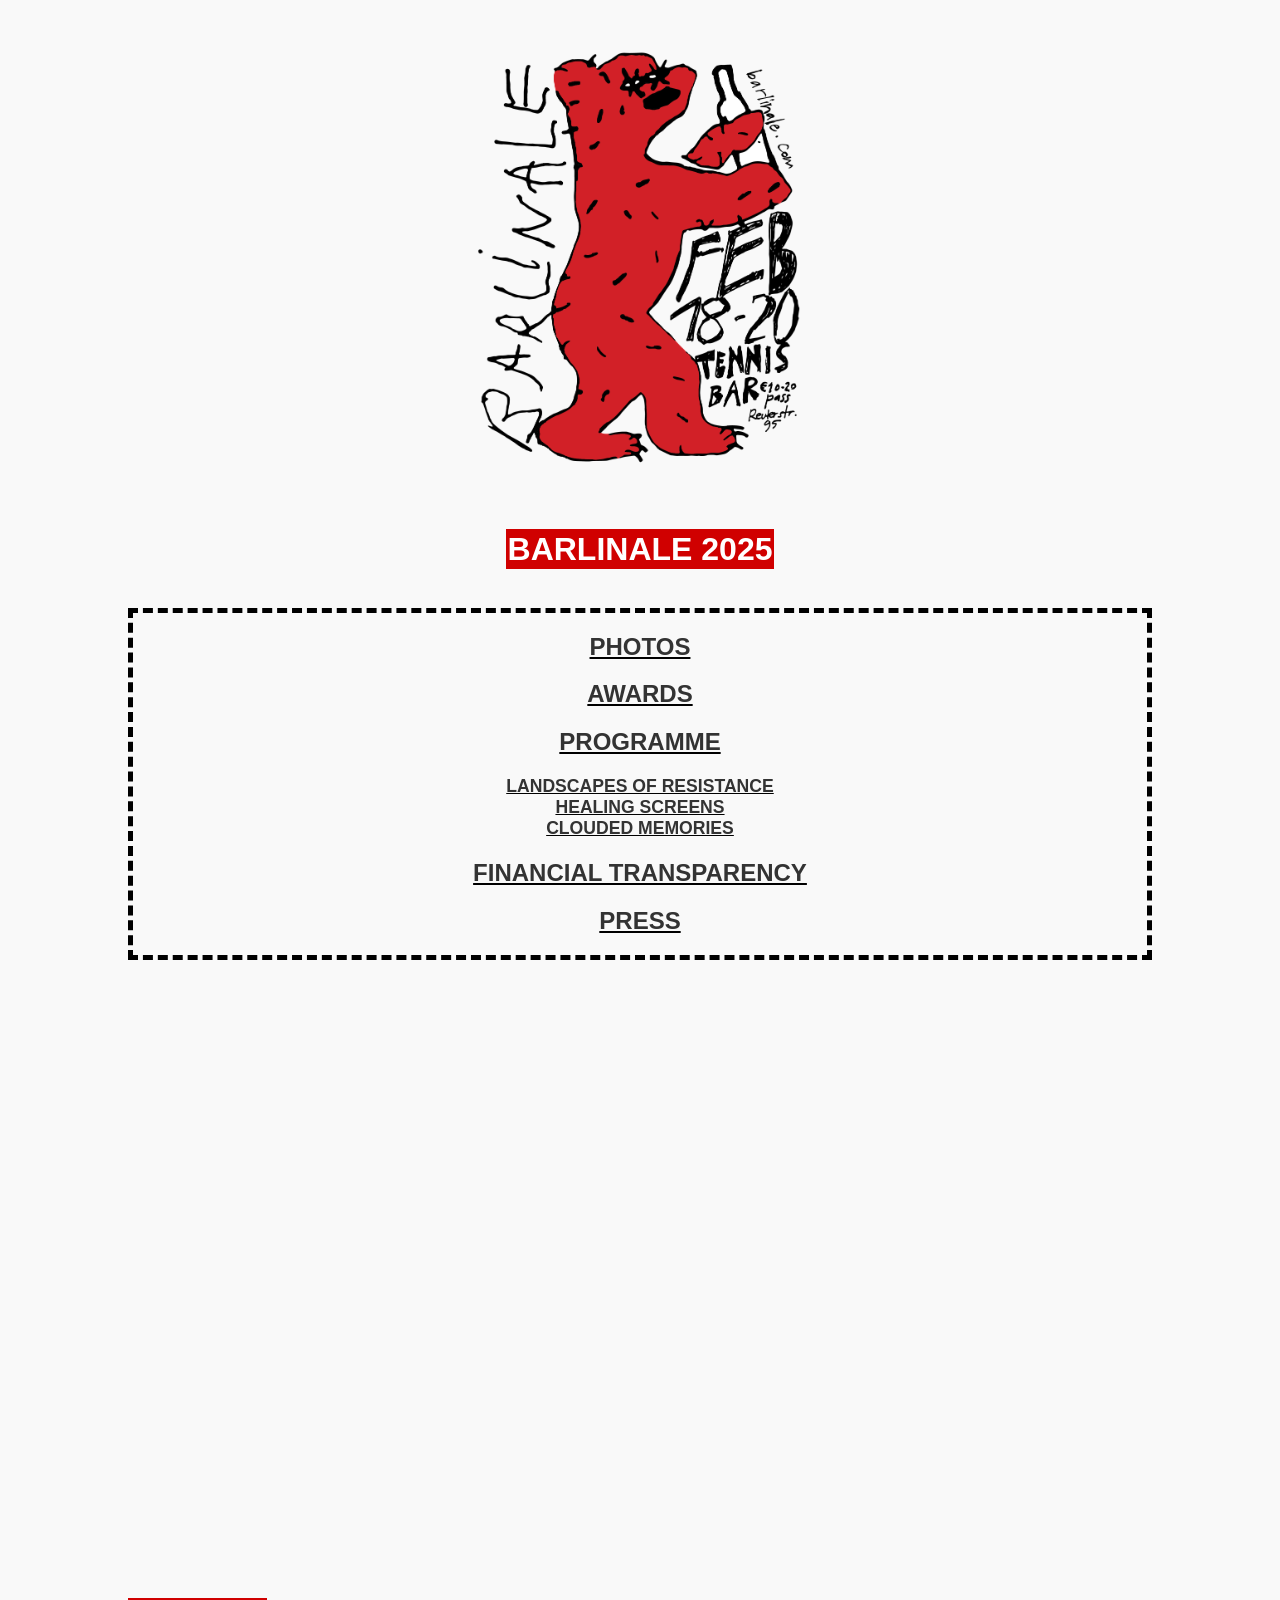
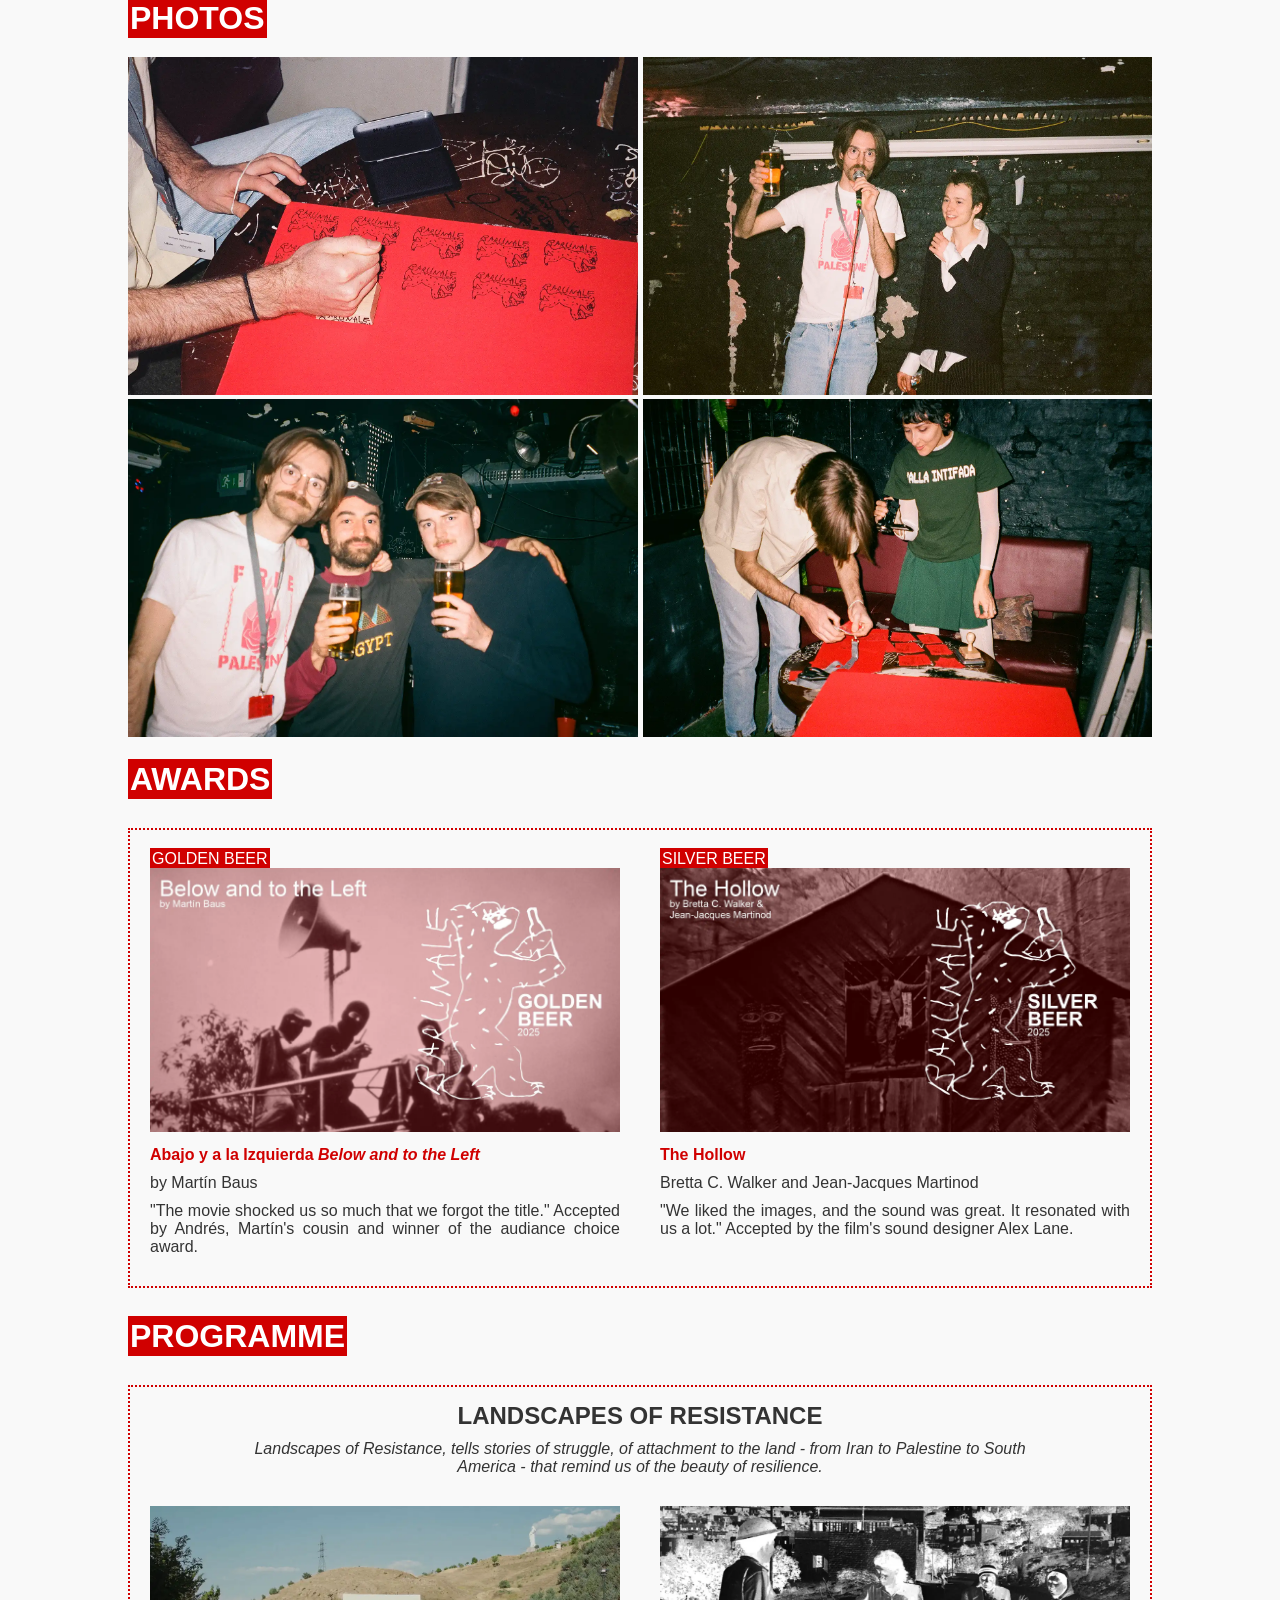
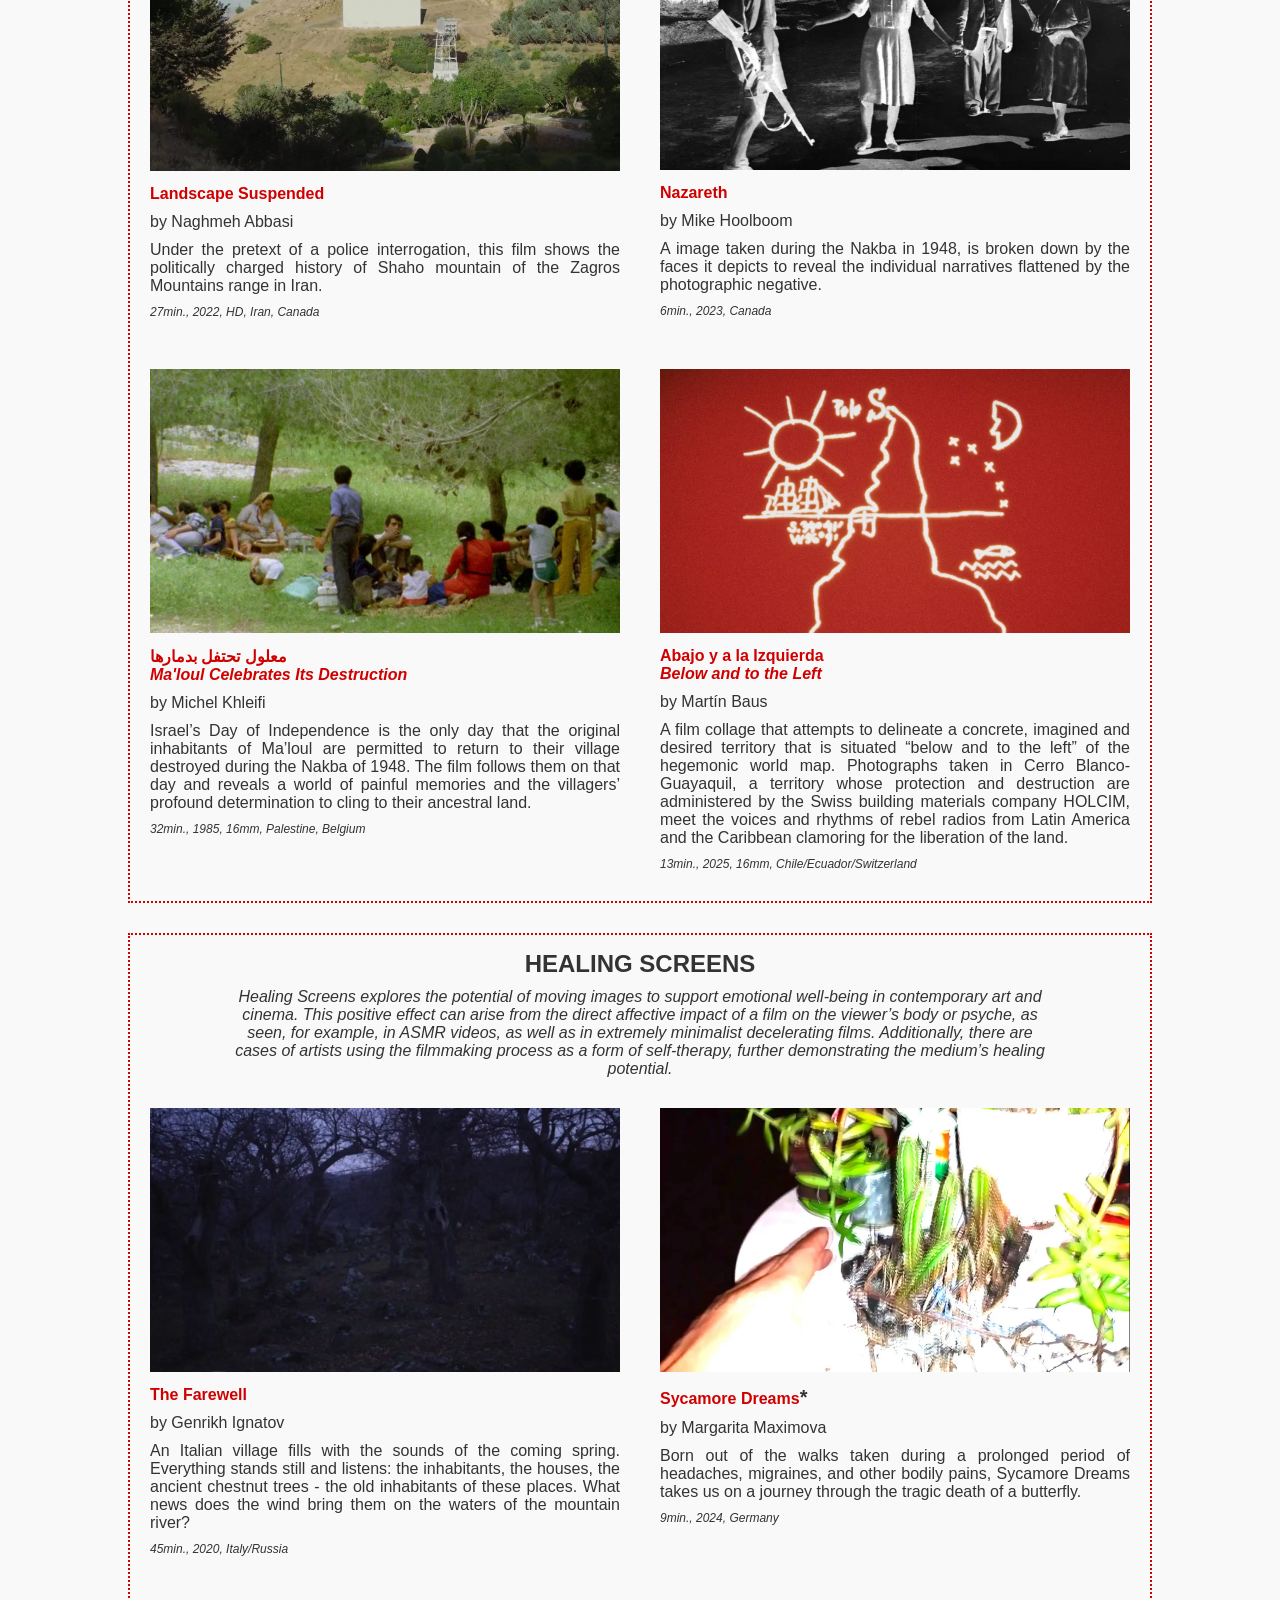
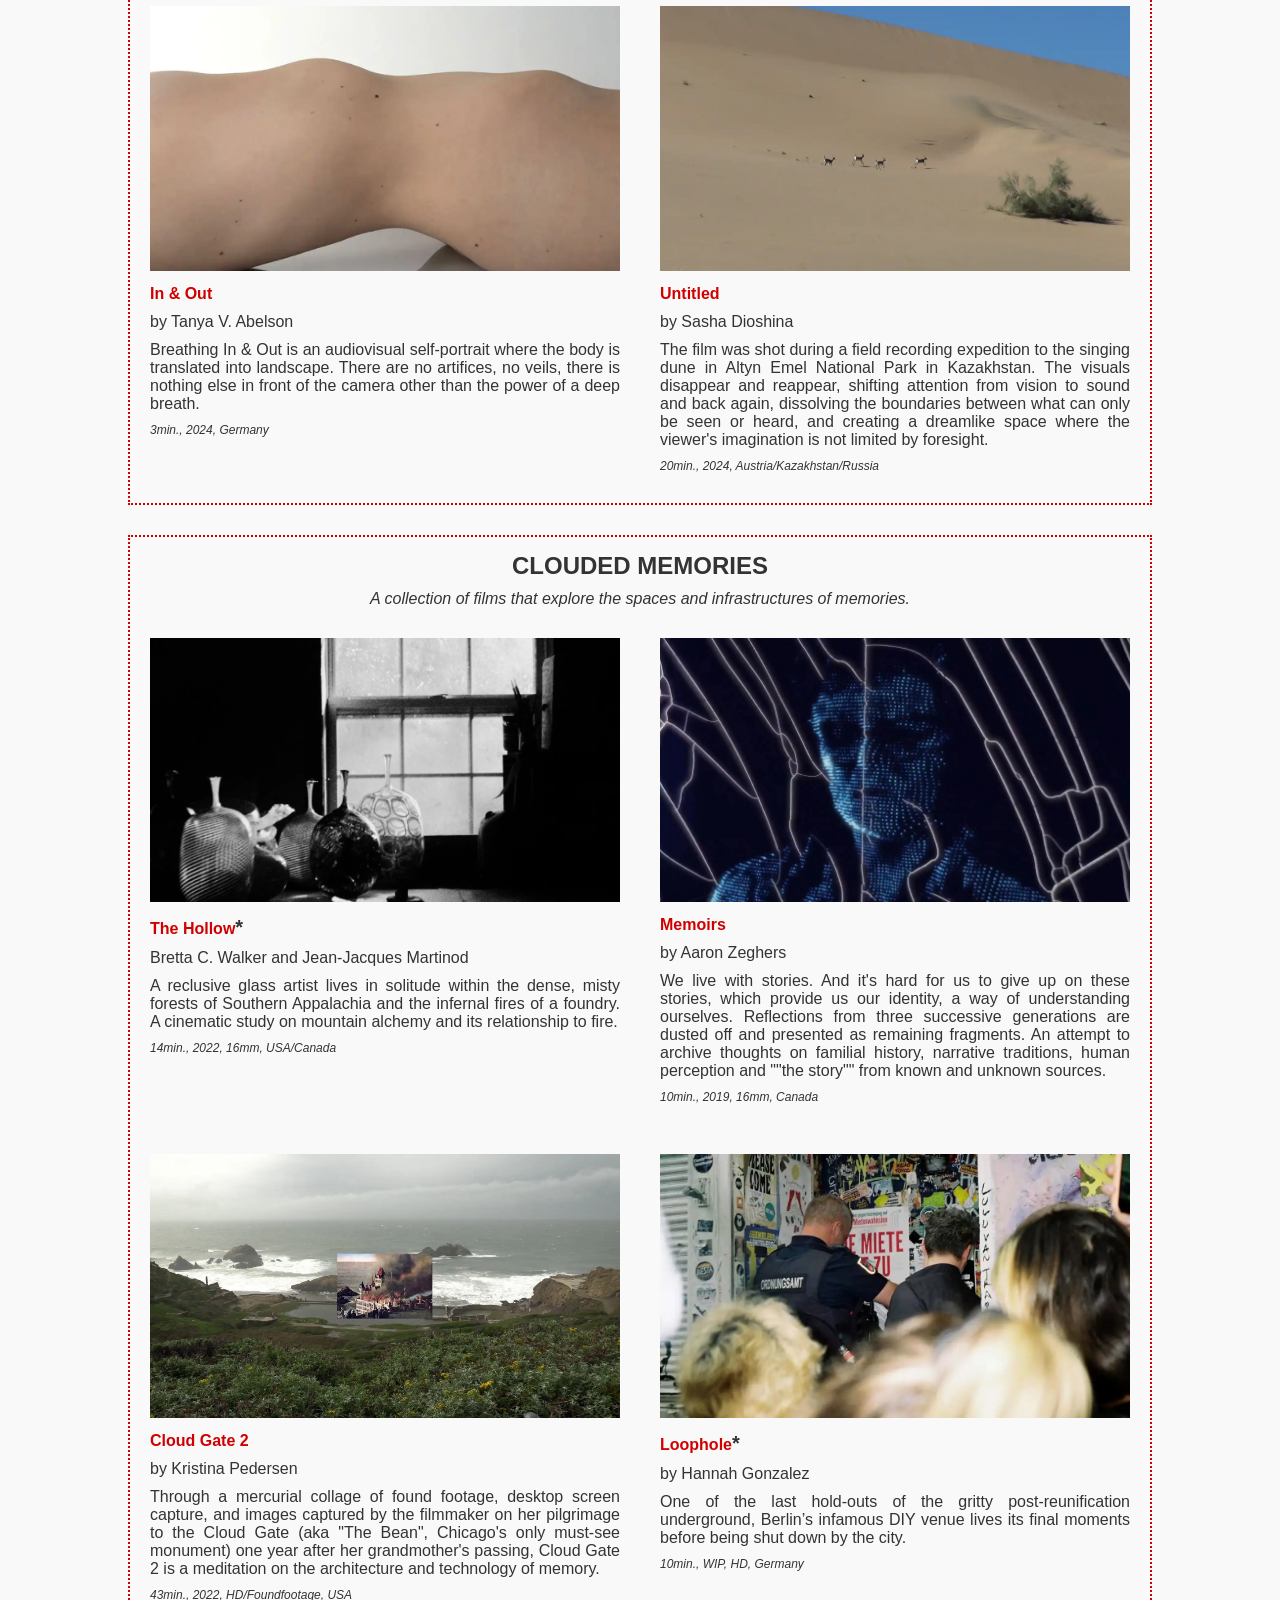
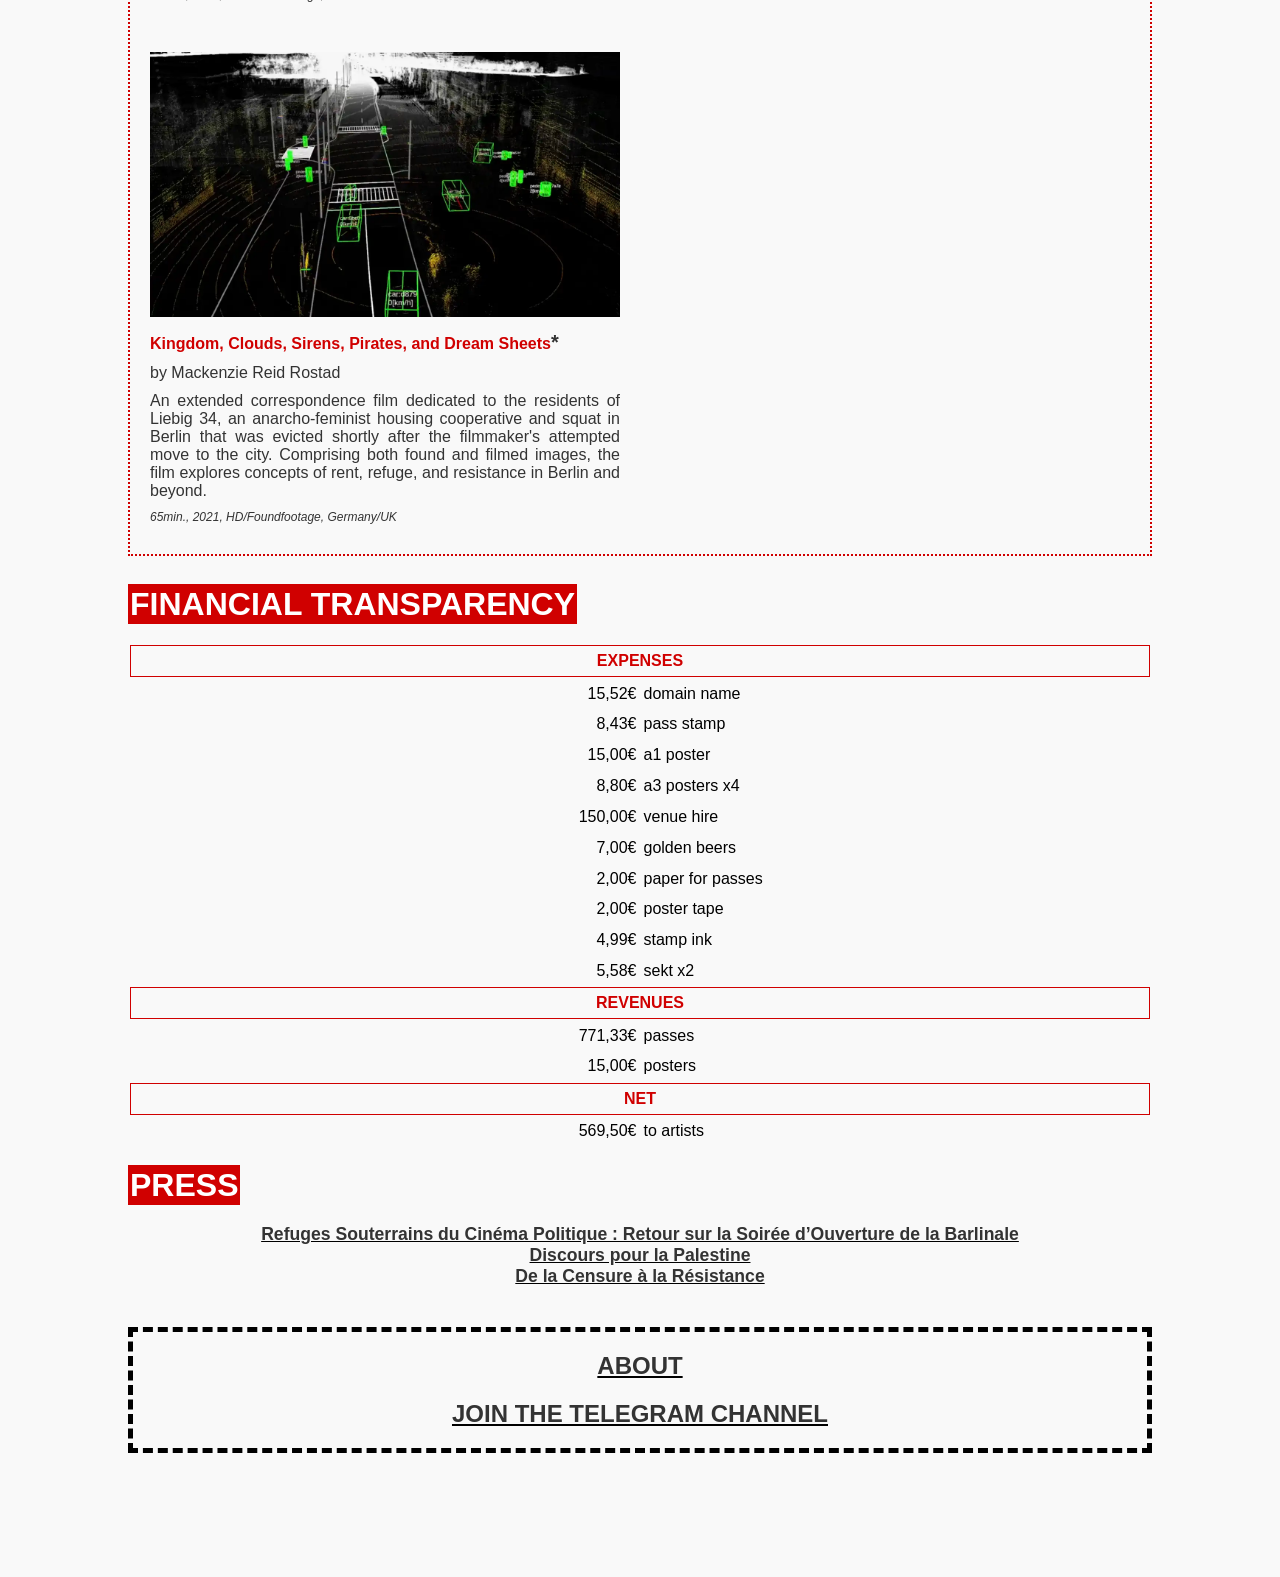
==== commit 701bc9d7: "Add files via upload" ====
--- a/2025.html
+++ b/2025.html
@@ -10,7 +10,7 @@
 <body>
   
 <div class="logo">
-    <a href="/index"><img src="images/barlinale-poster.png" alt="Barlinale"></a>
+    <a href="/index"><img src="images/barlinale_web.webp" alt="Barlinale"></a>
 </div>
 
 
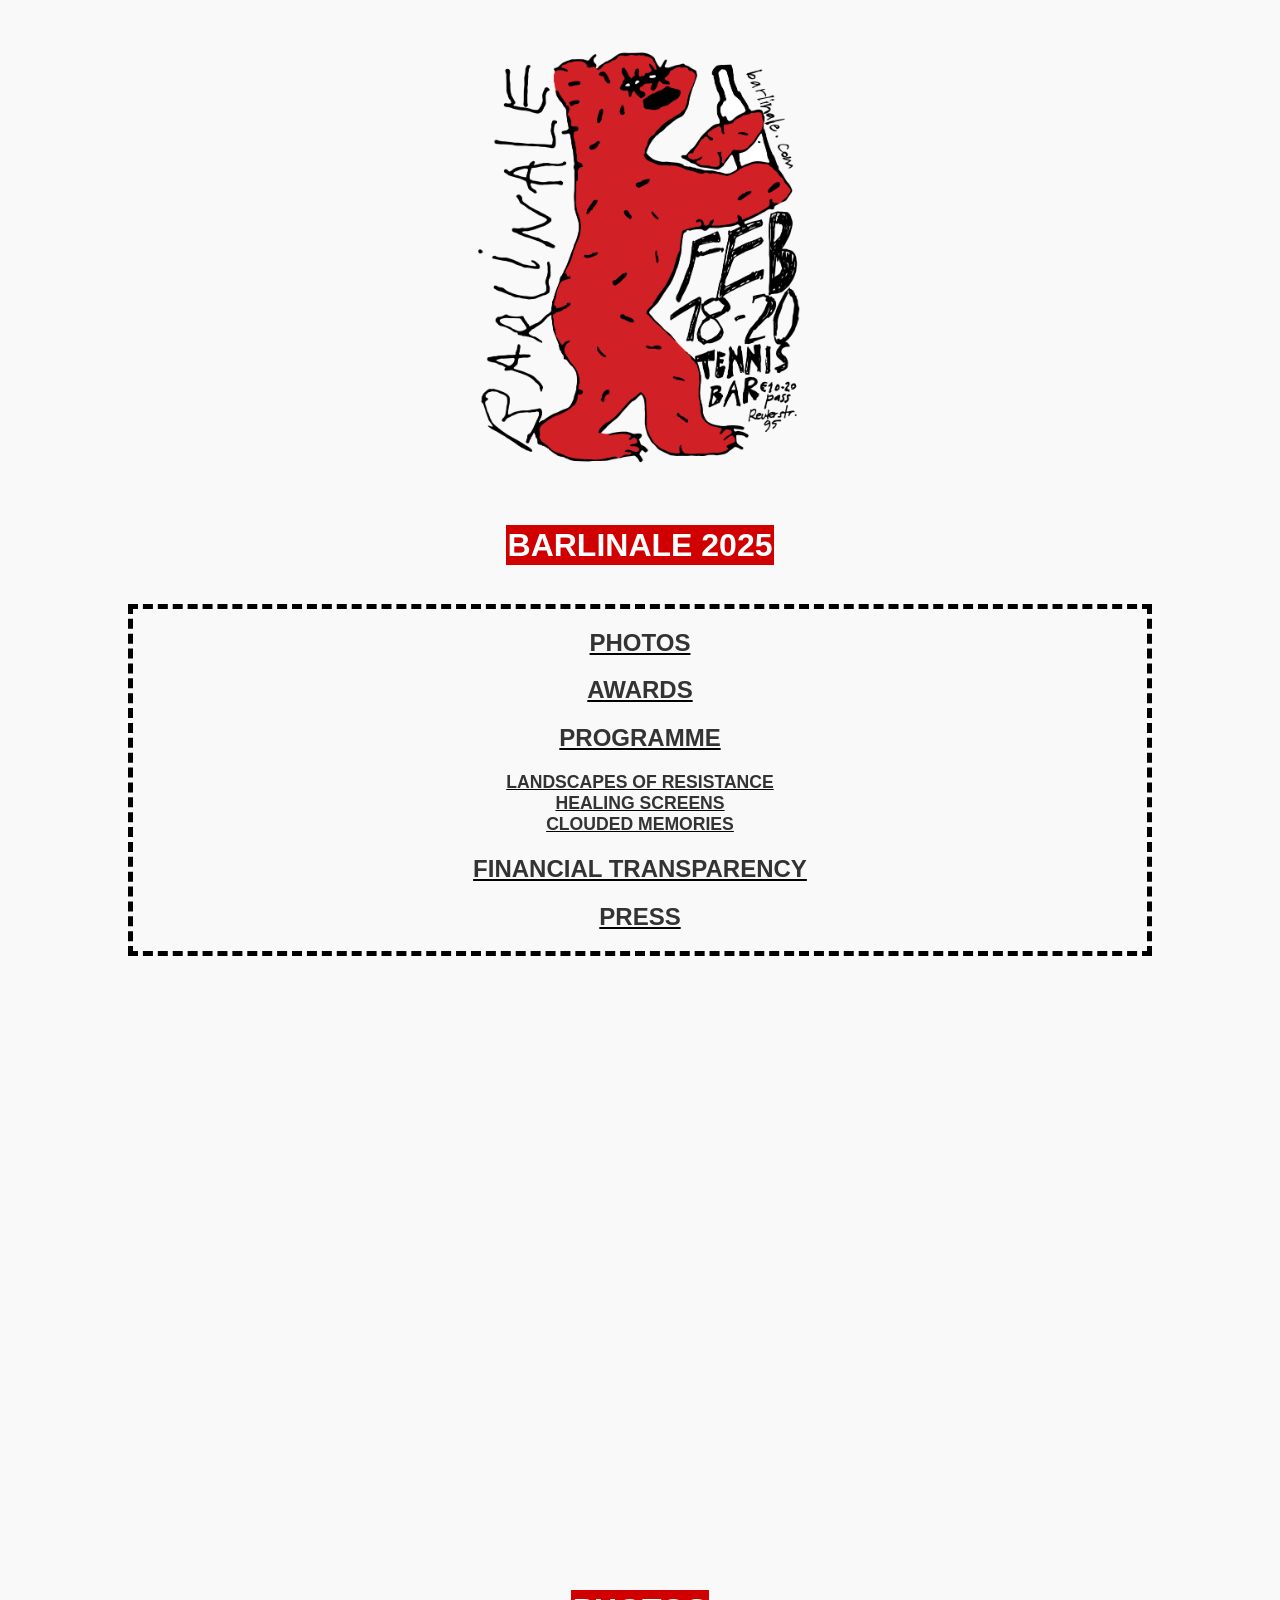
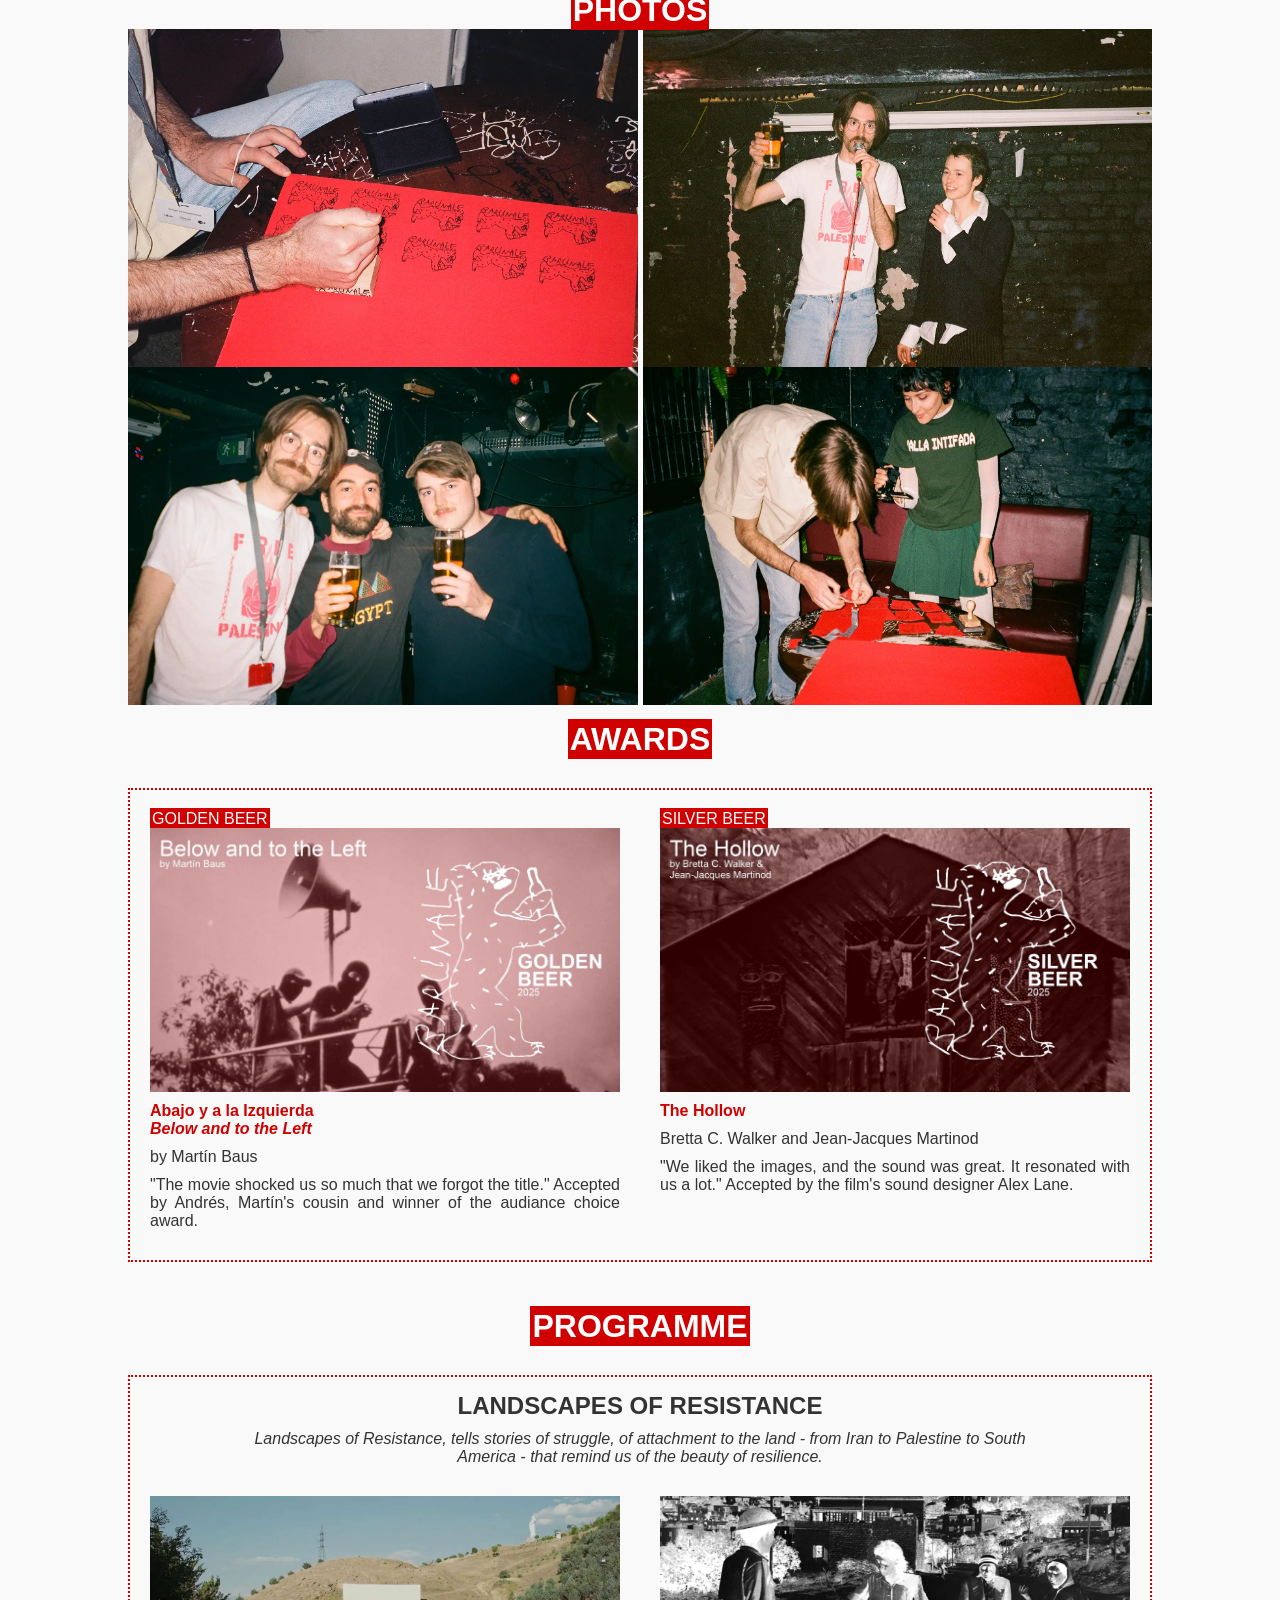
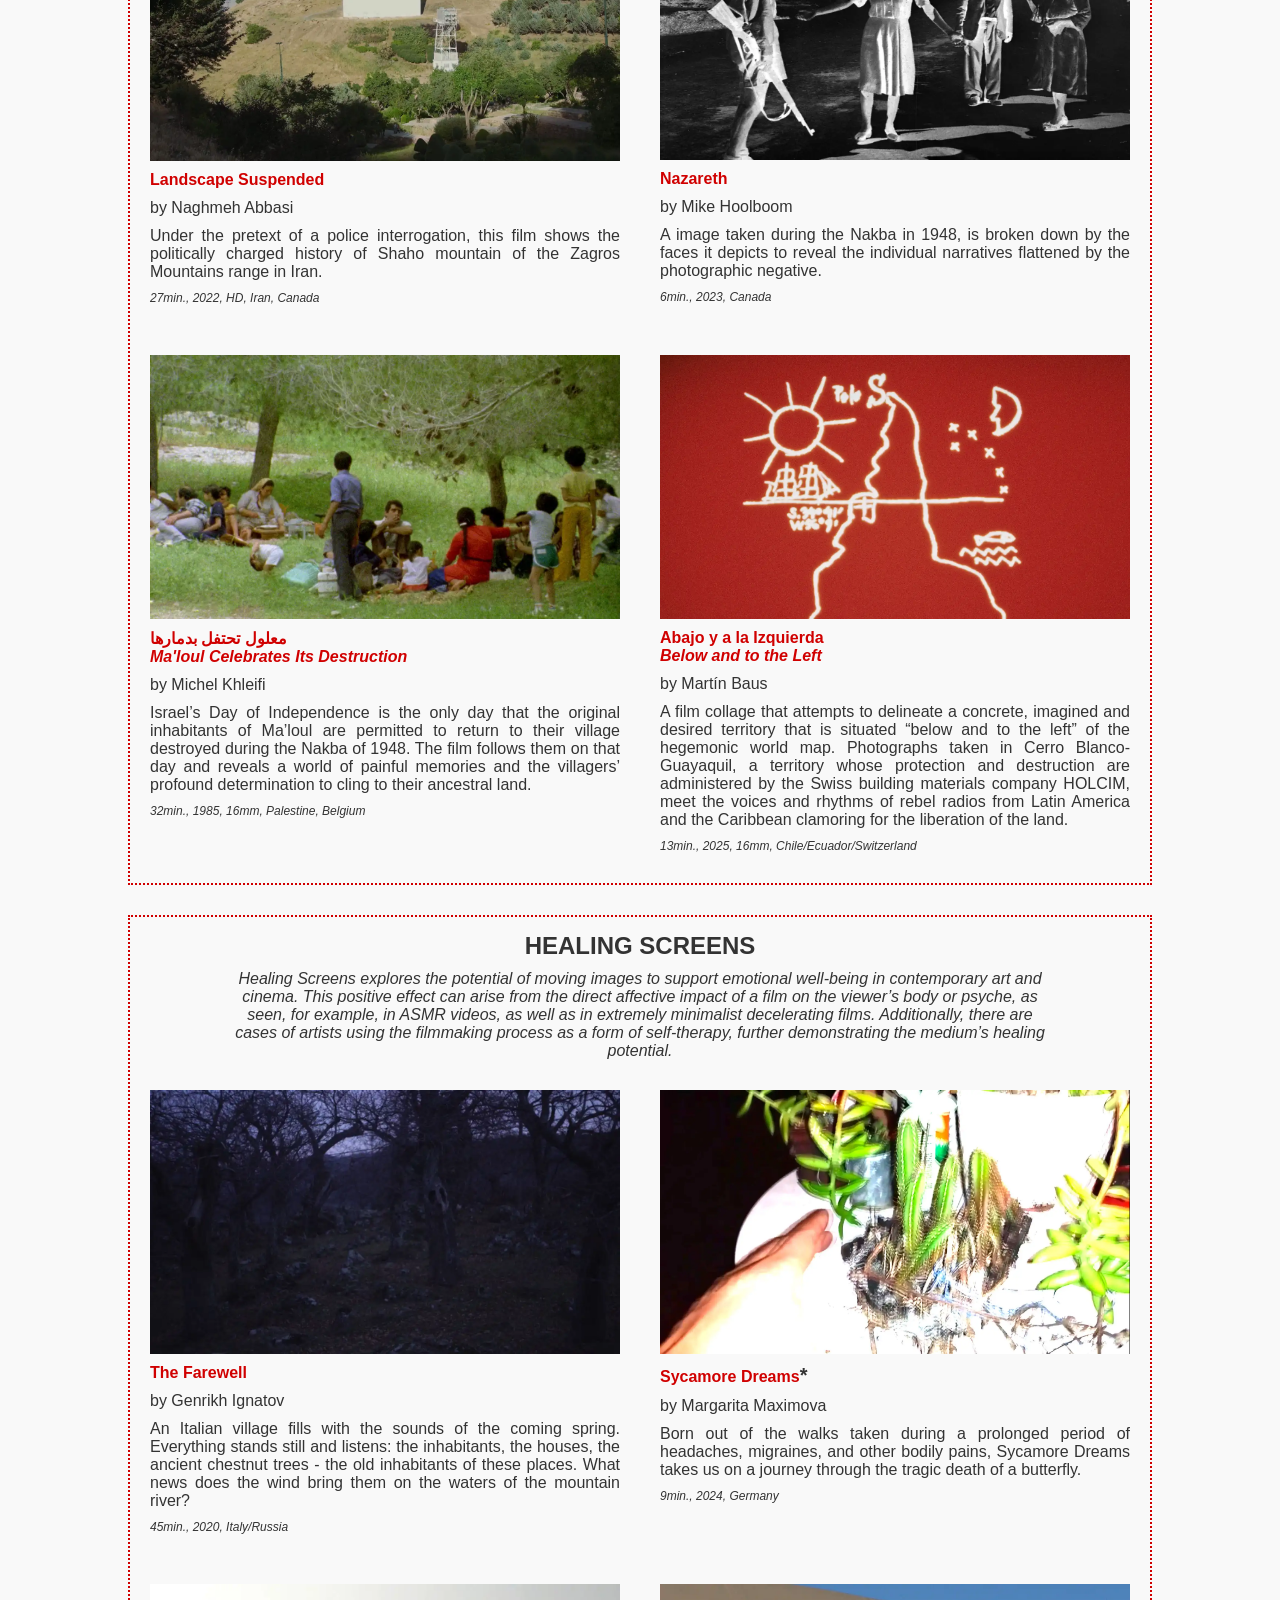
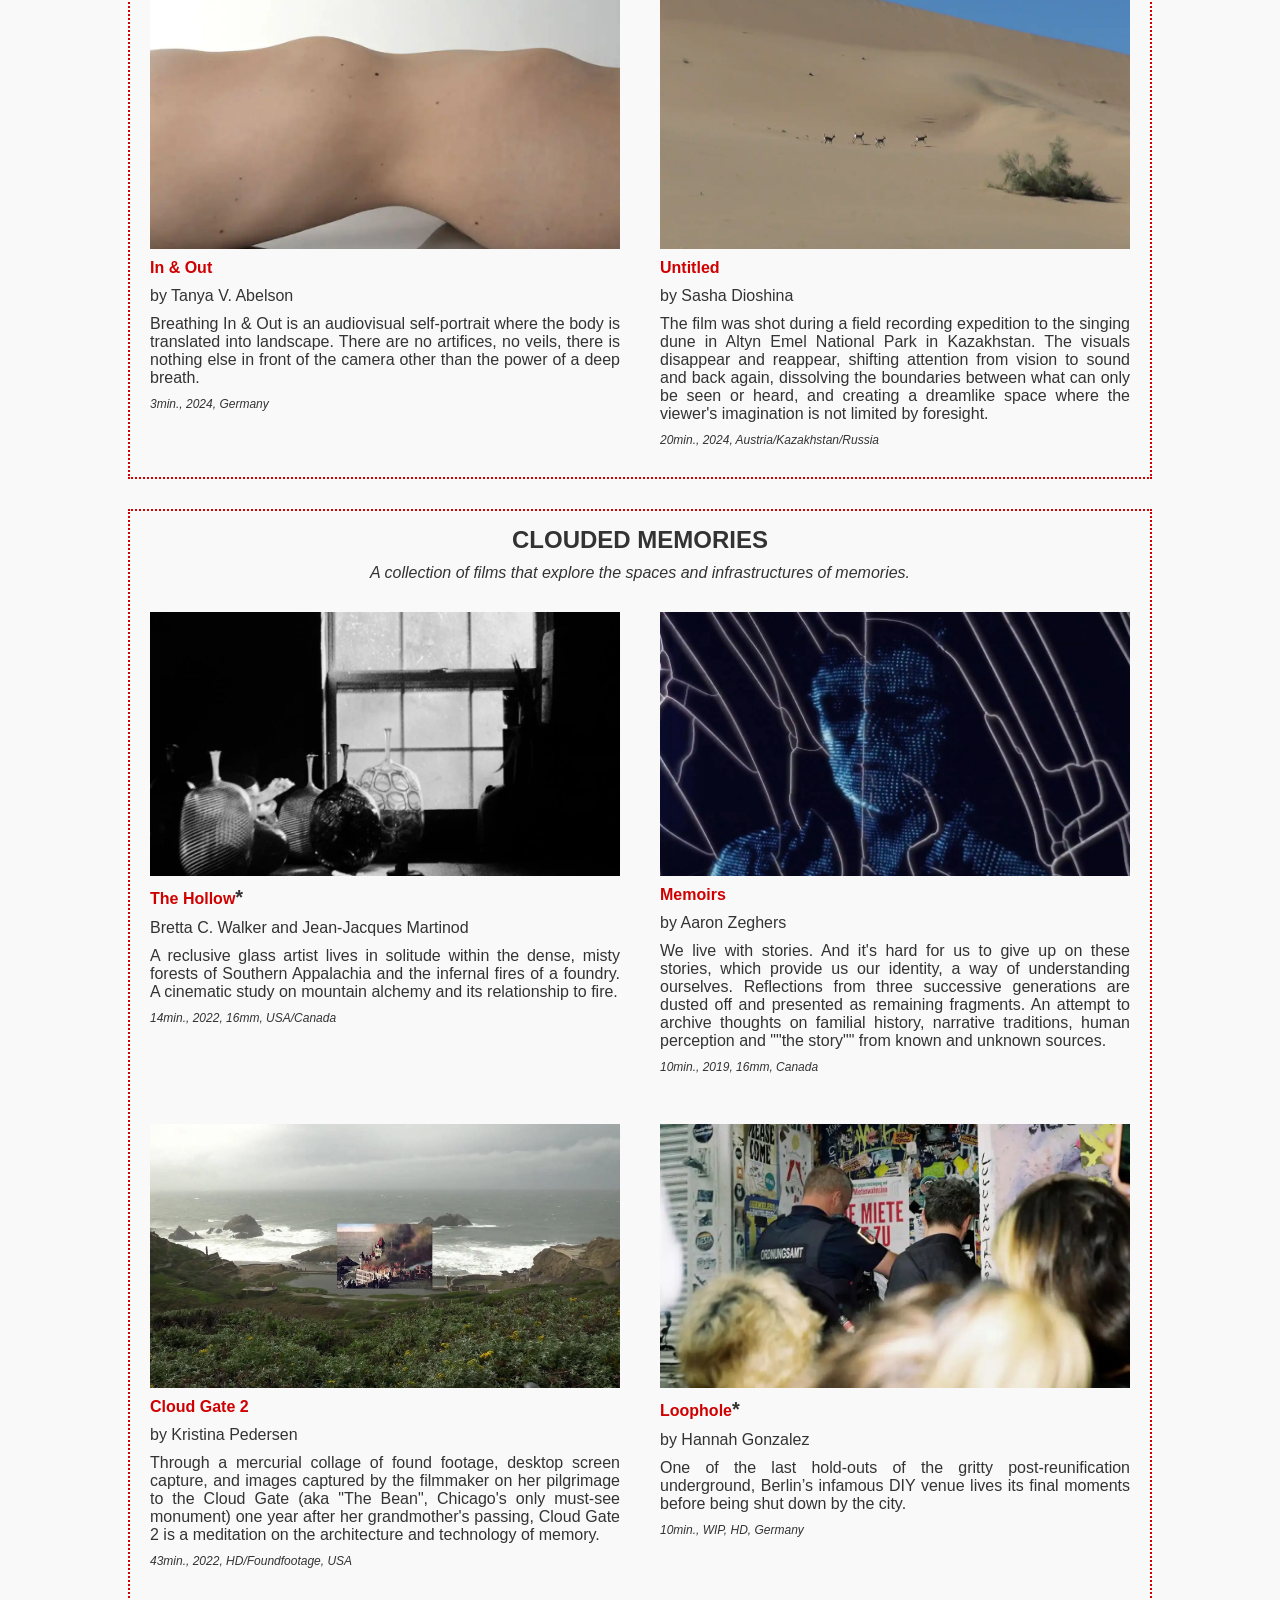
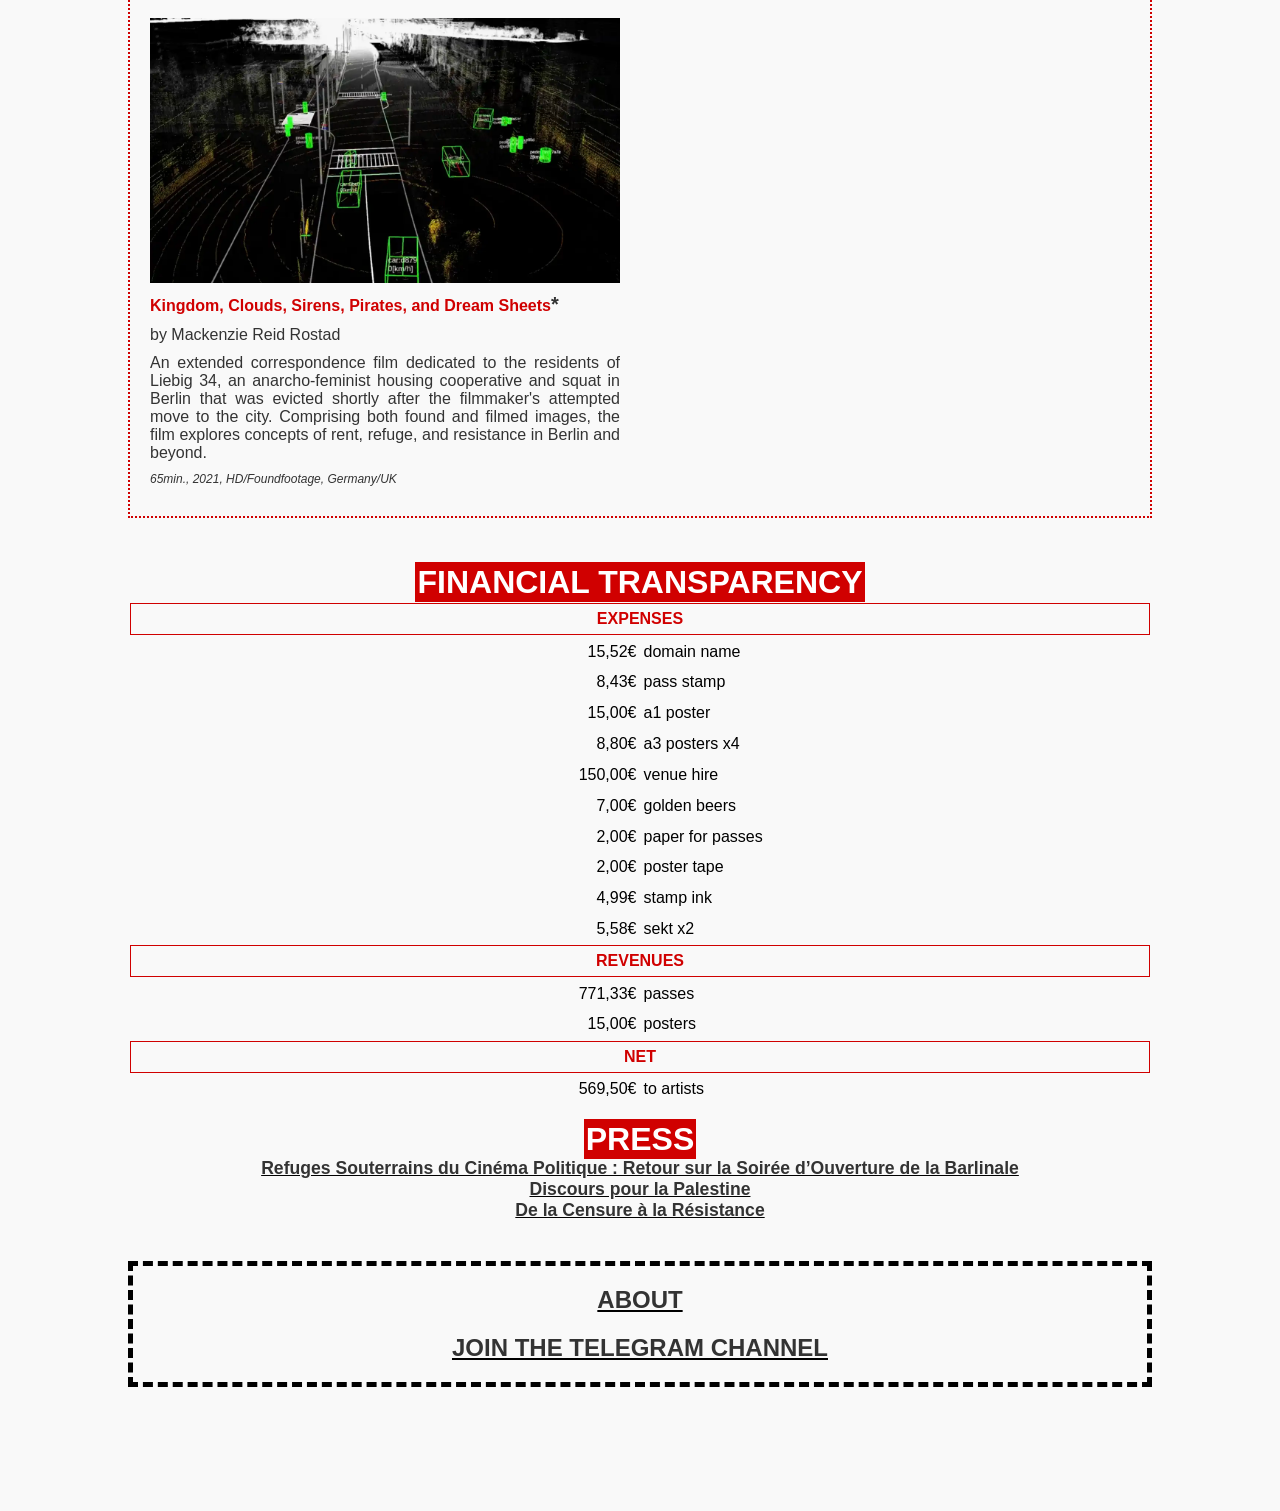
==== commit bf46b615: "Add files via upload" ====
--- a/2025.html
+++ b/2025.html
@@ -19,7 +19,7 @@
 </div>
 
 <div style="padding:55.67% 0 0 0;position:relative;"><iframe src="https://player.vimeo.com/video/1077890217?badge=0&amp;autopause=0&amp;player_id=0&amp;app_id=58479" frameborder="0" allow="autoplay; fullscreen; picture-in-picture; clipboard-write; encrypted-media" style="position:absolute;top:0;left:0;width:100%;height:100%;" title="Barlinale - 2025"></iframe></div><script src="https://player.vimeo.com/api/player.js"></script>
-
+<div class="content">
 <div class="event-date" id="PHOTOS"><mark>PHOTOS</mark></div>
 
 <div class="row"> 
@@ -33,7 +33,7 @@
     <img src="images/pic_2025-6.webp" style="width:100%" loading="lazy"/>
     <img src="images/pic_2025-7.webp" style="width:100%" loading="lazy"/>
 
-  </div>  
+  </div>  </div>
 </div>
 
 <div class="content">
@@ -47,7 +47,7 @@
         <div class="film">
           <mark>GOLDEN BEER</mark>
             <img src="images/GoldenBeer2025.webp" alt="golden beer winner" loading="lazy"/>
-            <p class="film-title">Abajo y a la Izquierda <i>Below and to the Left</i></p>
+            <p class="film-title">Abajo y a la Izquierda<br> <i>Below and to the Left</i></p>
             <p class="filmmaker">by Martín Baus</p>
             <p class="film-info">"The movie shocked us so much that we forgot the title." Accepted by Andrés, Martín's cousin and winner of the audiance choice award. </p>
            
@@ -60,11 +60,10 @@
           <p class="filmmaker">Bretta C. Walker and Jean-Jacques Martinod</p>
           <p class="film-info">"We liked the images, and the sound was great. It resonated with us a lot." Accepted by the film's sound designer Alex Lane.</p>
       </div>
-
       </div>
 
   </div>
-
+</div>
 <div class="content">
 
     <div class="event-date" id="PROGRAMME"><mark>PROGRAMME</mark></div>
--- a/styles.css
+++ b/styles.css
@@ -8,9 +8,20 @@
   padding-bottom: 5%;
 }
 
+.title{
+  font-size: 200vw;
+}
+
 video {
   width: 100%;
   height: auto;
+}
+
+.program-details {
+  padding-top: 0.5em;
+  max-width: 75ch;
+  text-align: center;
+  margin:0 auto;
 }
 
 .row {
@@ -36,7 +47,7 @@
 }
 
 table {
-  background-size: 100vw;
+  background-size: 100%;
   color: #d00000;
   width: 100%;
   height: 56vh;
@@ -98,6 +109,12 @@
   padding: 2px;
 }
 
+ .year{
+  background-color: #000000;
+  color: white;
+  padding: 2px;
+}
+
 .logo {
   display: flex;
   justify-content: center;
@@ -110,7 +127,6 @@
   text-align: center;
 }
 
-
 h2 {
   text-align: center;
 }
@@ -128,30 +144,75 @@
   margin-top: 20px;
   margin-bottom: 50px;
 }
-
 
 a {
 color: #333;
 text-decoration-color: black;
 }
+
 a:hover {
 color: #d00000;;
 }
+
 .logo img {
   max-width: 350px;
   width: 100%;
   height: auto;
 }
 
+.info {
+  height: 300;
+  border: 0px dotted #d00000;
+  width:55vw;
+  margin:0 auto;
+  padding-bottom: 1rem;
+  }
+
+.emblem {
+  height: 300;
+  width:35vw;
+  margin:0 auto;
+  }
+
 .event-date {
   color: #d00000;
   font-weight: bold;
   font-size: 2em;
-  text-align: left;
-  margin: 20px 0;
+  text-align: center;
+  margin: 0px;
   padding-left: 0%; /* Align with films */
 
-}
+  top: 0;
+  position: sticky;
+  z-index: 20;
+  padding: 1rem 2rem;
+  padding-bottom: 0vh;
+border: 0px dotted #d00000;
+}
+
+
+
+  .hour {
+  position: relative;
+}
+
+.event-title {
+  color: #d00000;
+  font-weight: bold;
+  font-size: 1.5em;
+  text-align: center;
+  margin: 0px 0;
+  padding-left: 0%; /* Align with films */
+
+  position: sticky;
+  top: 0;
+  z-index: 10;
+  padding: 3.5rem 2rem;
+  padding-bottom: 0vh;
+
+  border: 0px dotted #d00000;
+}
+
 
 .event-year {
   color: #d00000;
@@ -167,7 +228,6 @@
   margin: 30px 0;
   padding-left: 0%; /* Align with films */
   padding: 0vw;
- 
   float: center;
 }
 
@@ -176,6 +236,8 @@
   padding-left: 0%; /* Align with films */
   padding: 0vw;
   border: 2.5px dotted #d00000;
+
+  
 }
 
 .programmenotes {
@@ -212,6 +274,22 @@
   align-items: flex-start;
 }
 
+
+.event-container {
+  padding: 20px;
+  display: flex;
+  flex-wrap: wrap;
+  gap: 40px;
+  justify-content: center;   /* center on big screens */
+  align-items: flex-start;
+
+
+}
+
+.event {
+  flex: 0 0 calc(50% - 20px);  /* same as .film */
+
+}
 .footer {
   padding: 20px;
   align-content: center;
@@ -234,17 +312,21 @@
 
 .film {
   flex: 0 0 calc(50% - 20px); /* Adjust width for better alignment */
-
+}
+.event {
+  flex: 0 0 calc(50% - 20px); /* Adjust width for better alignment */
 }
 
 .film img {
   width: 100%;
   height: auto;
+  
 }
 
 img {
-  width: 100%;
   height: auto;
+   max-width: 100%;
+  display: block;
 }
 
 .film-title {
@@ -293,7 +375,7 @@
 
 @media screen and (max-width: 768px) {
   body {
-      padding: 5% 5%;
+       padding: 1rem;
   }
 
   .photos {
@@ -306,16 +388,37 @@
       flex-direction: column;
       gap: 20px;
       align-items: left;
+      
   }
 
   .film {
       flex: 0 0 90%;
   }
 
+    .event {
+      flex: 0 0 90%;
+  }
+
+   .event-container {
+      flex-direction: column;
+      gap: 20px;
+      align-items: left;
+  padding: 20px;
+  display: flex;
+  flex-wrap: wrap;
+  gap: 40px;
+  justify-content: flex-start; /* Align to left */
+  align-items: flex-start;
+  }
+
   .event-date {
       text-align: center;
   }
 
+  .event-title 
+  {
+text-align: center;
+}
   h3 {
       text-align: center;
   }
@@ -327,4 +430,25 @@
   .logo {
       margin-top: 10px;
   }
-}+
+  .program-details {
+  max-width: 100vw;
+}
+
+.emblem {
+  height: 300;
+  border: 0px dotted #d00000;
+  width:90vw;
+  margin:0 auto;
+  }
+
+.info {
+  height: 300;
+  border: 0px dotted #d00000;
+  width:100%;
+  margin:0 auto;
+  }
+
+
+}
+
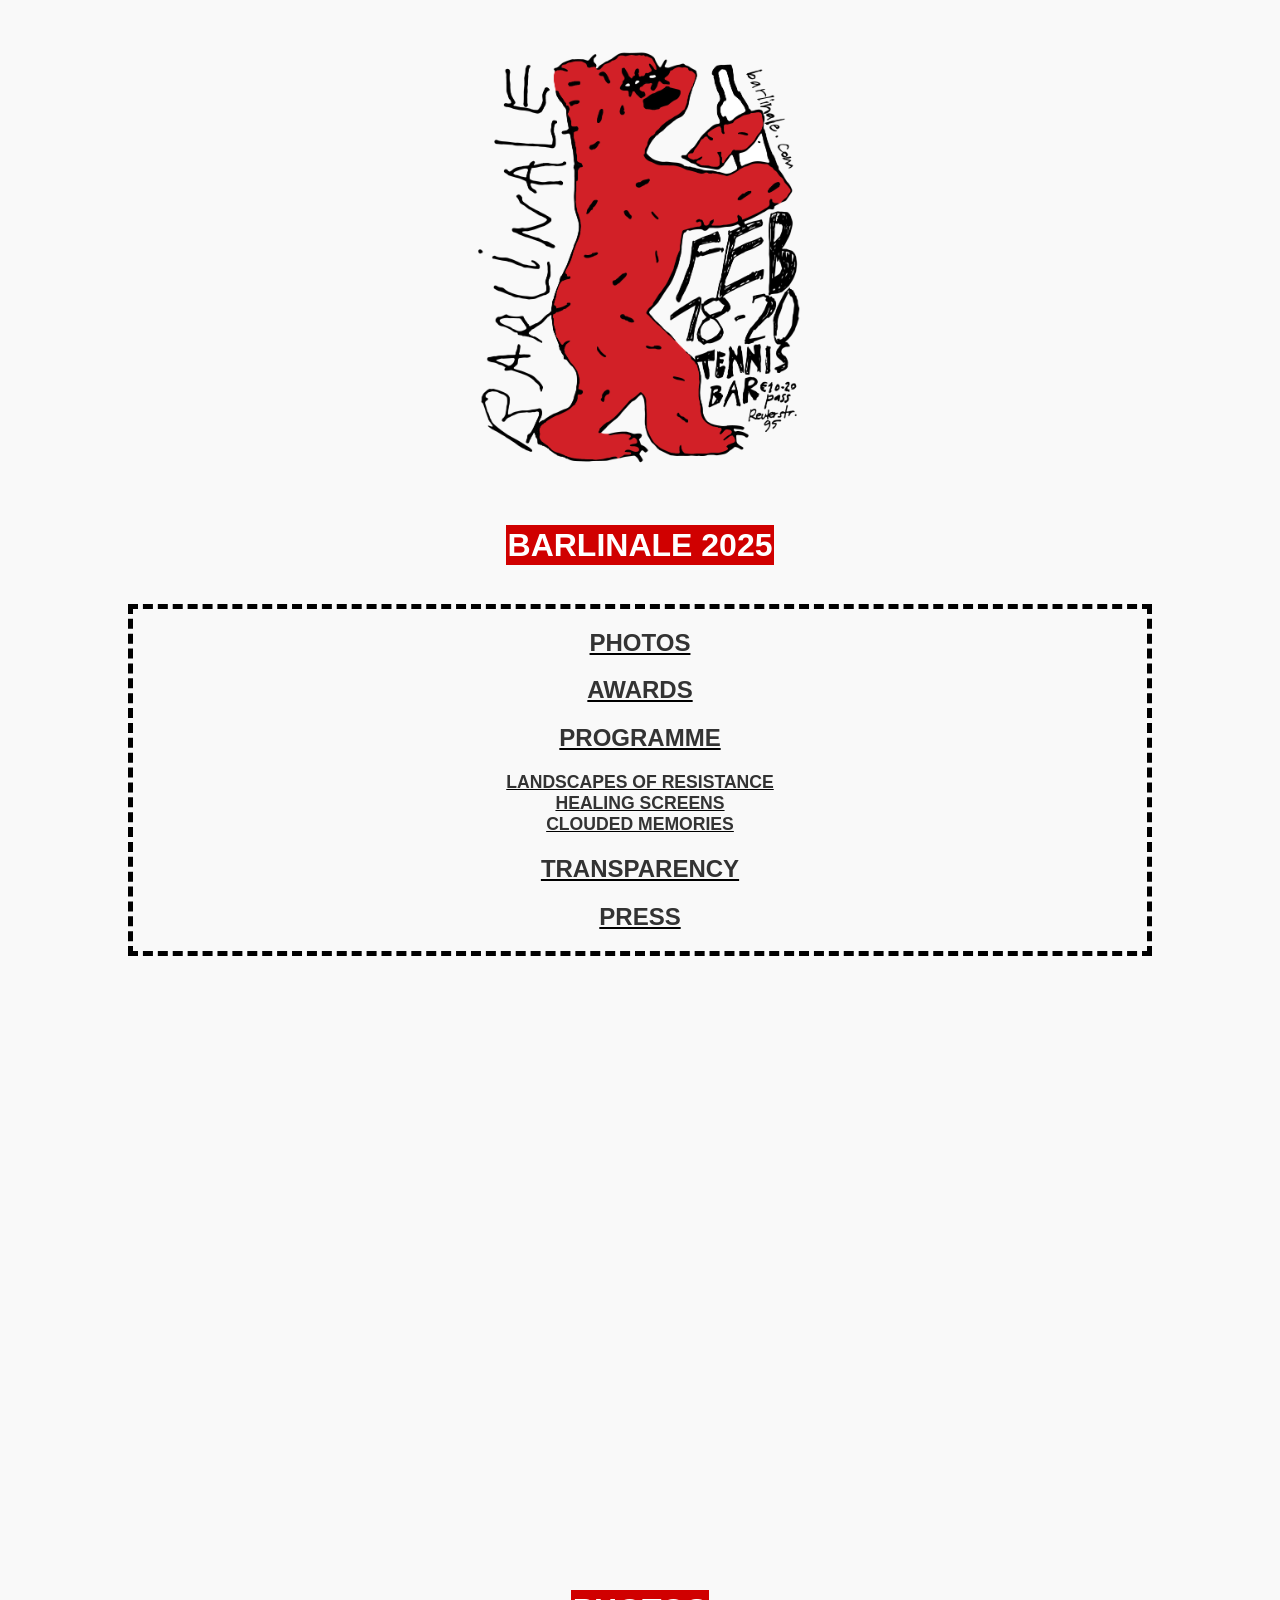
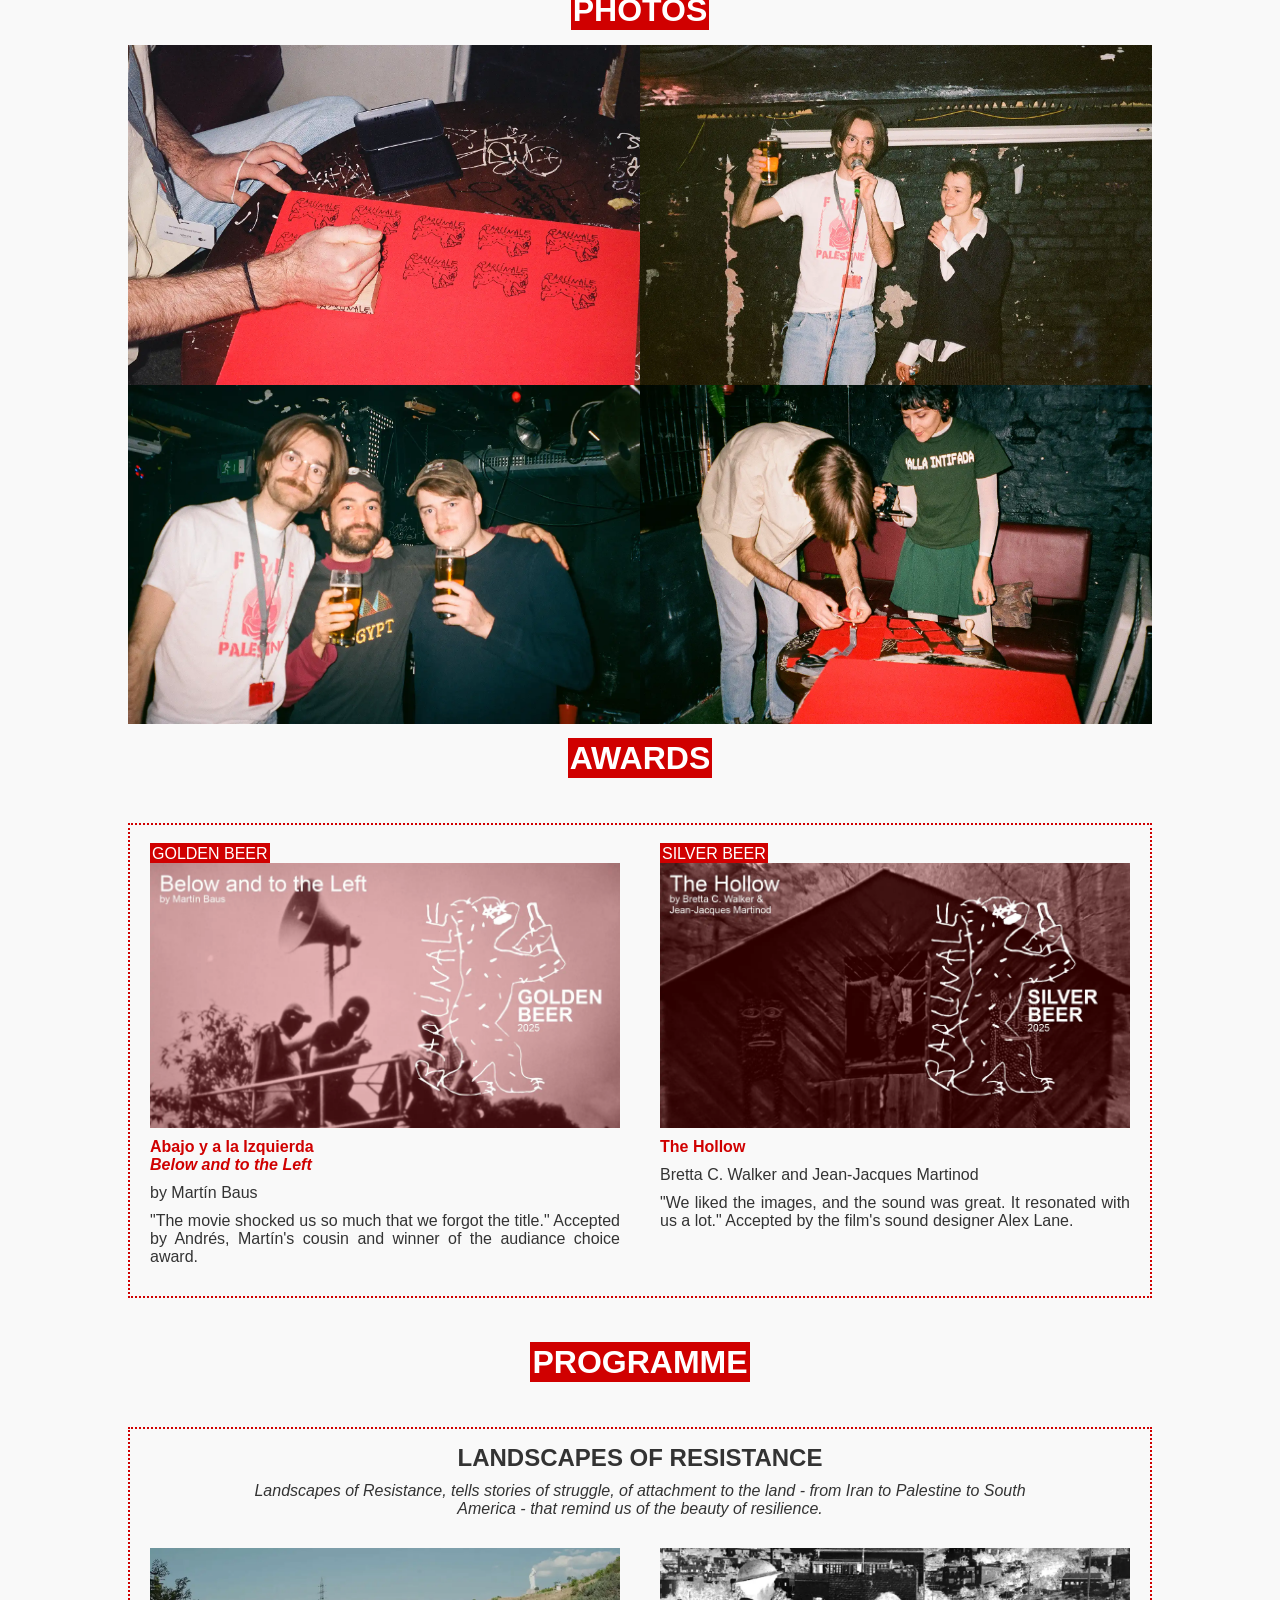
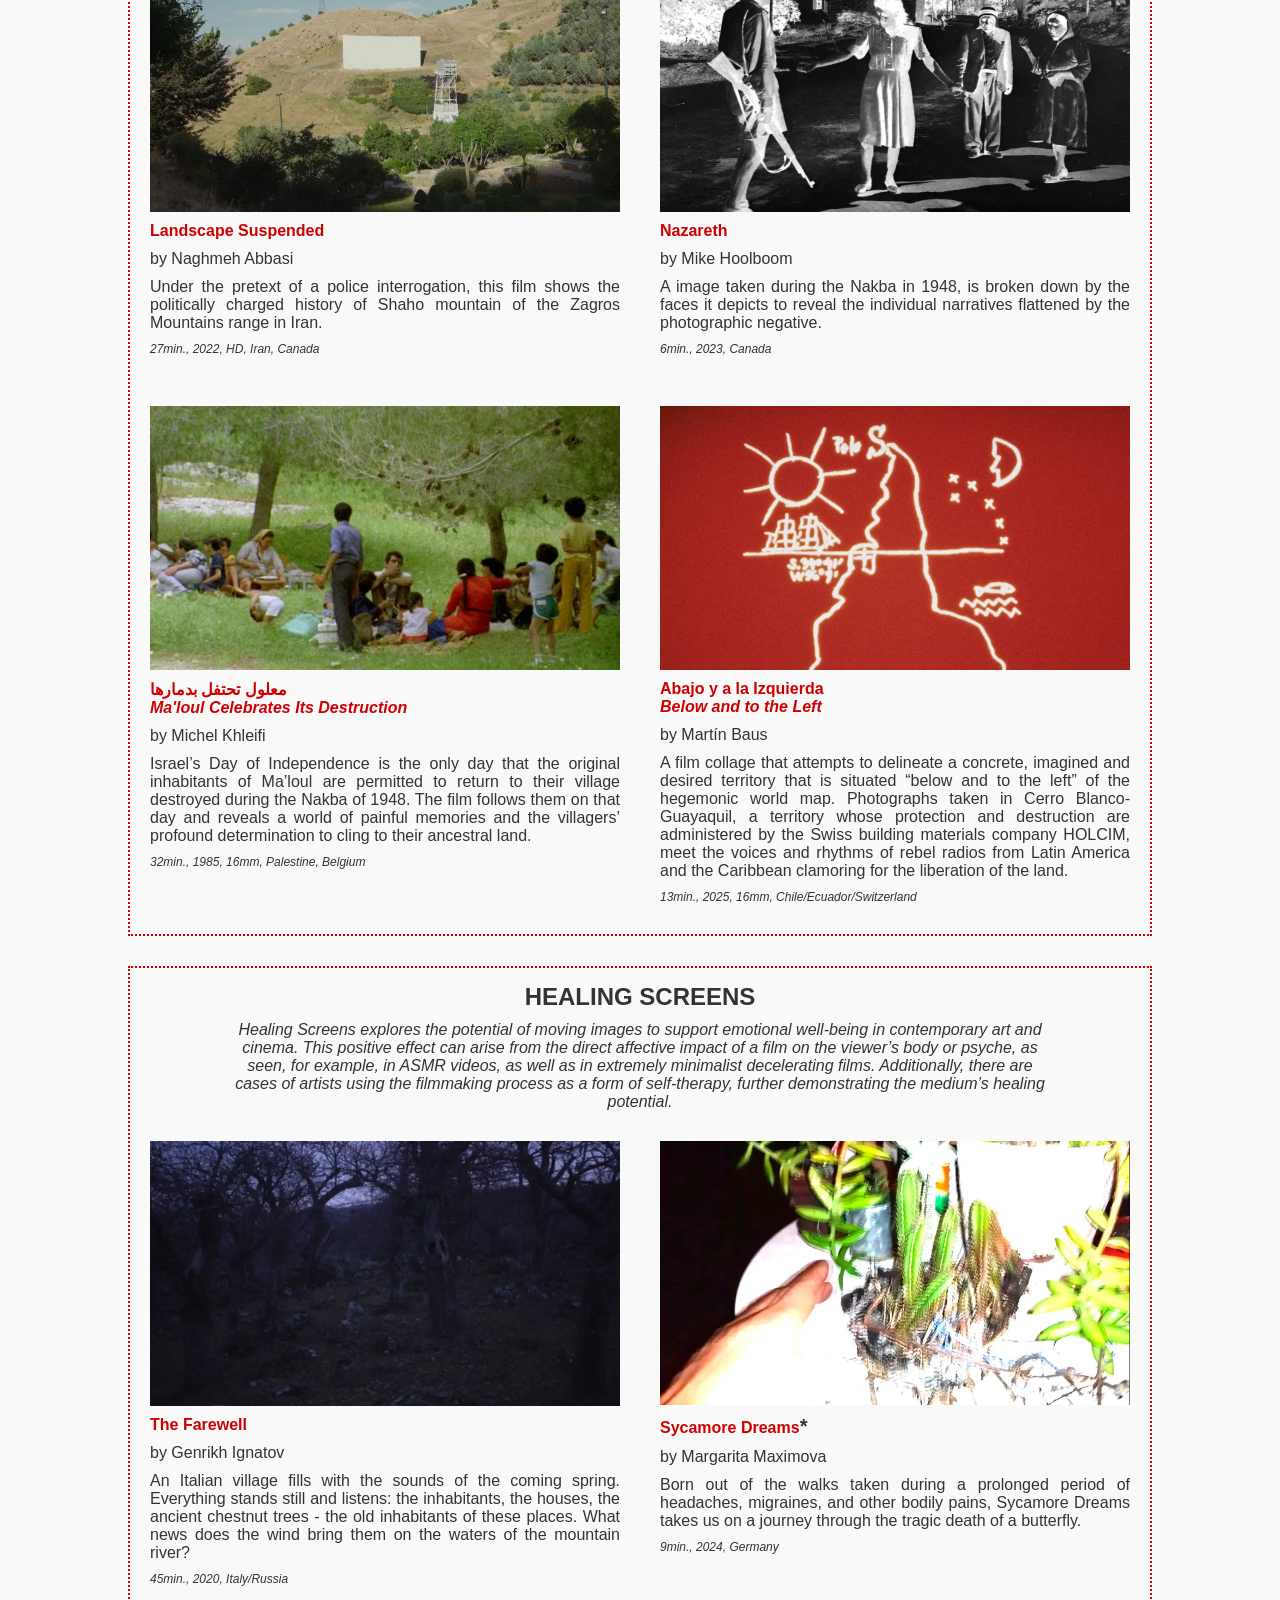
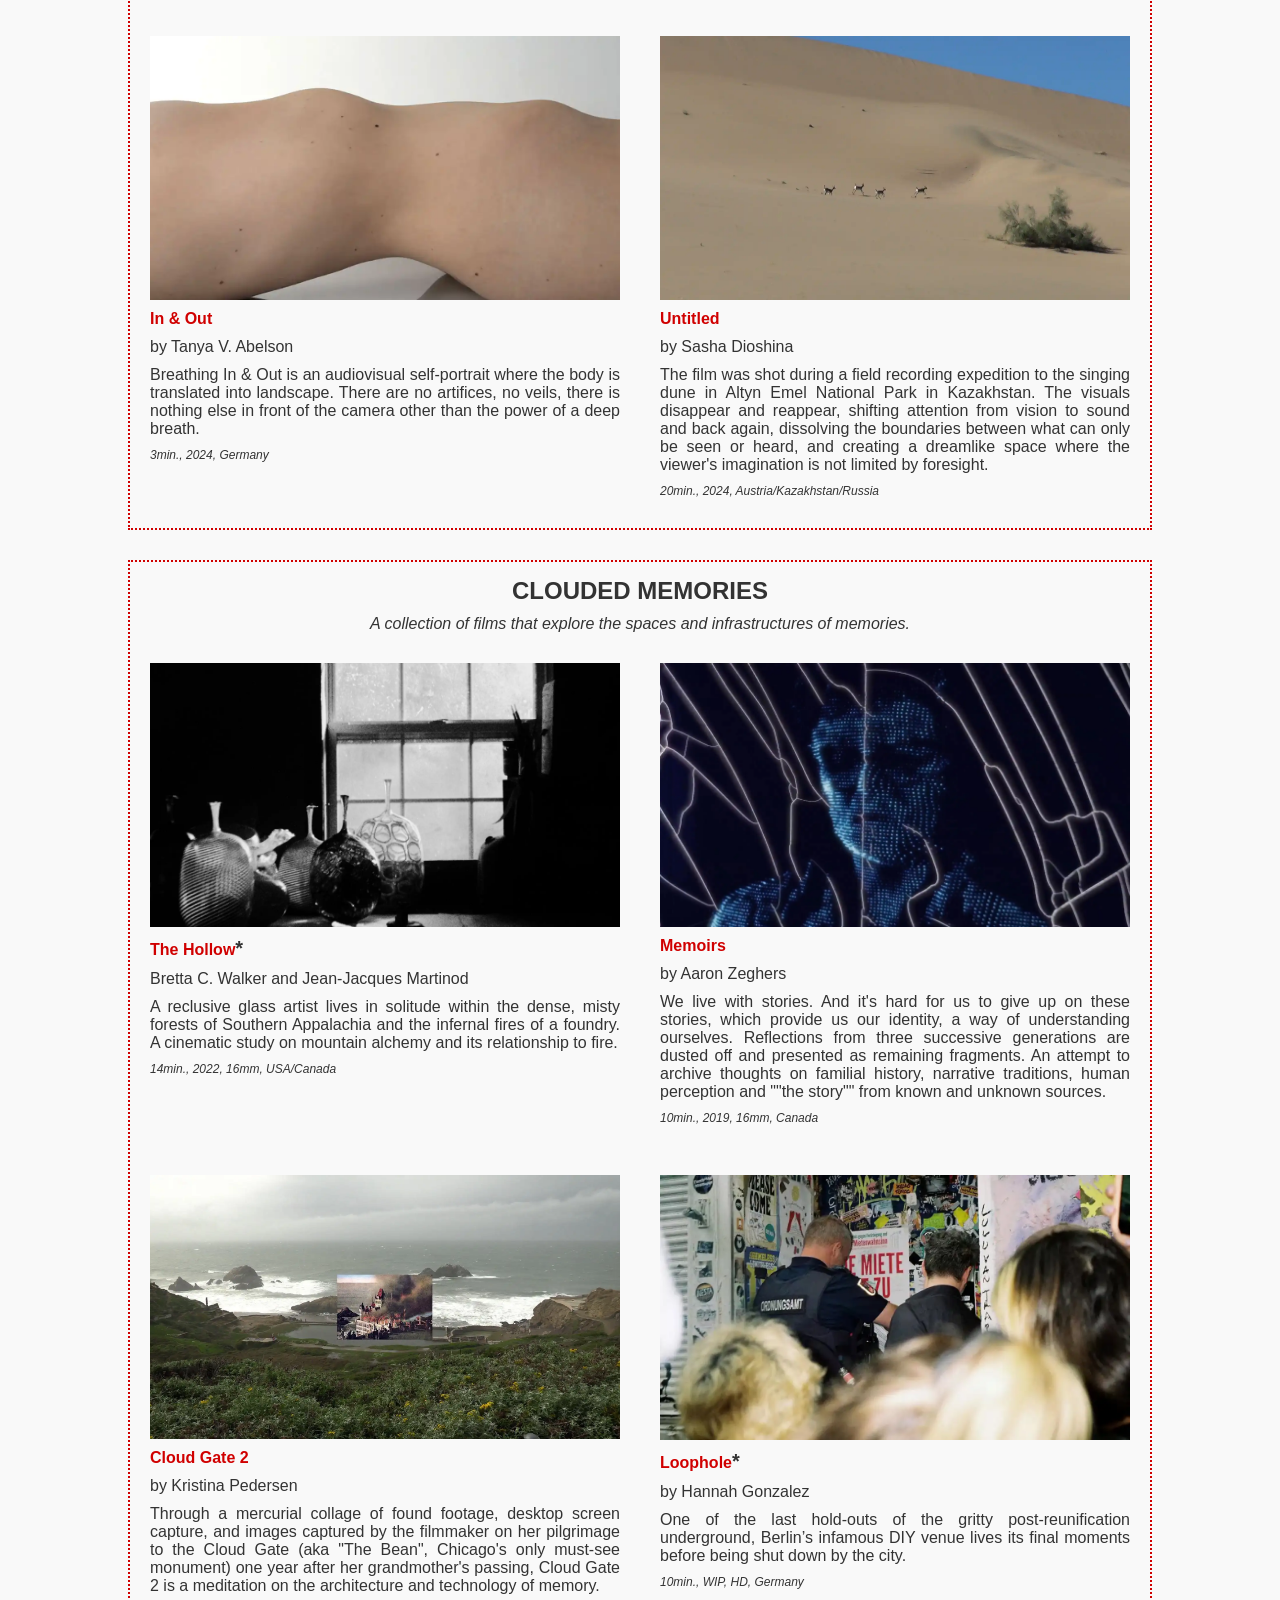
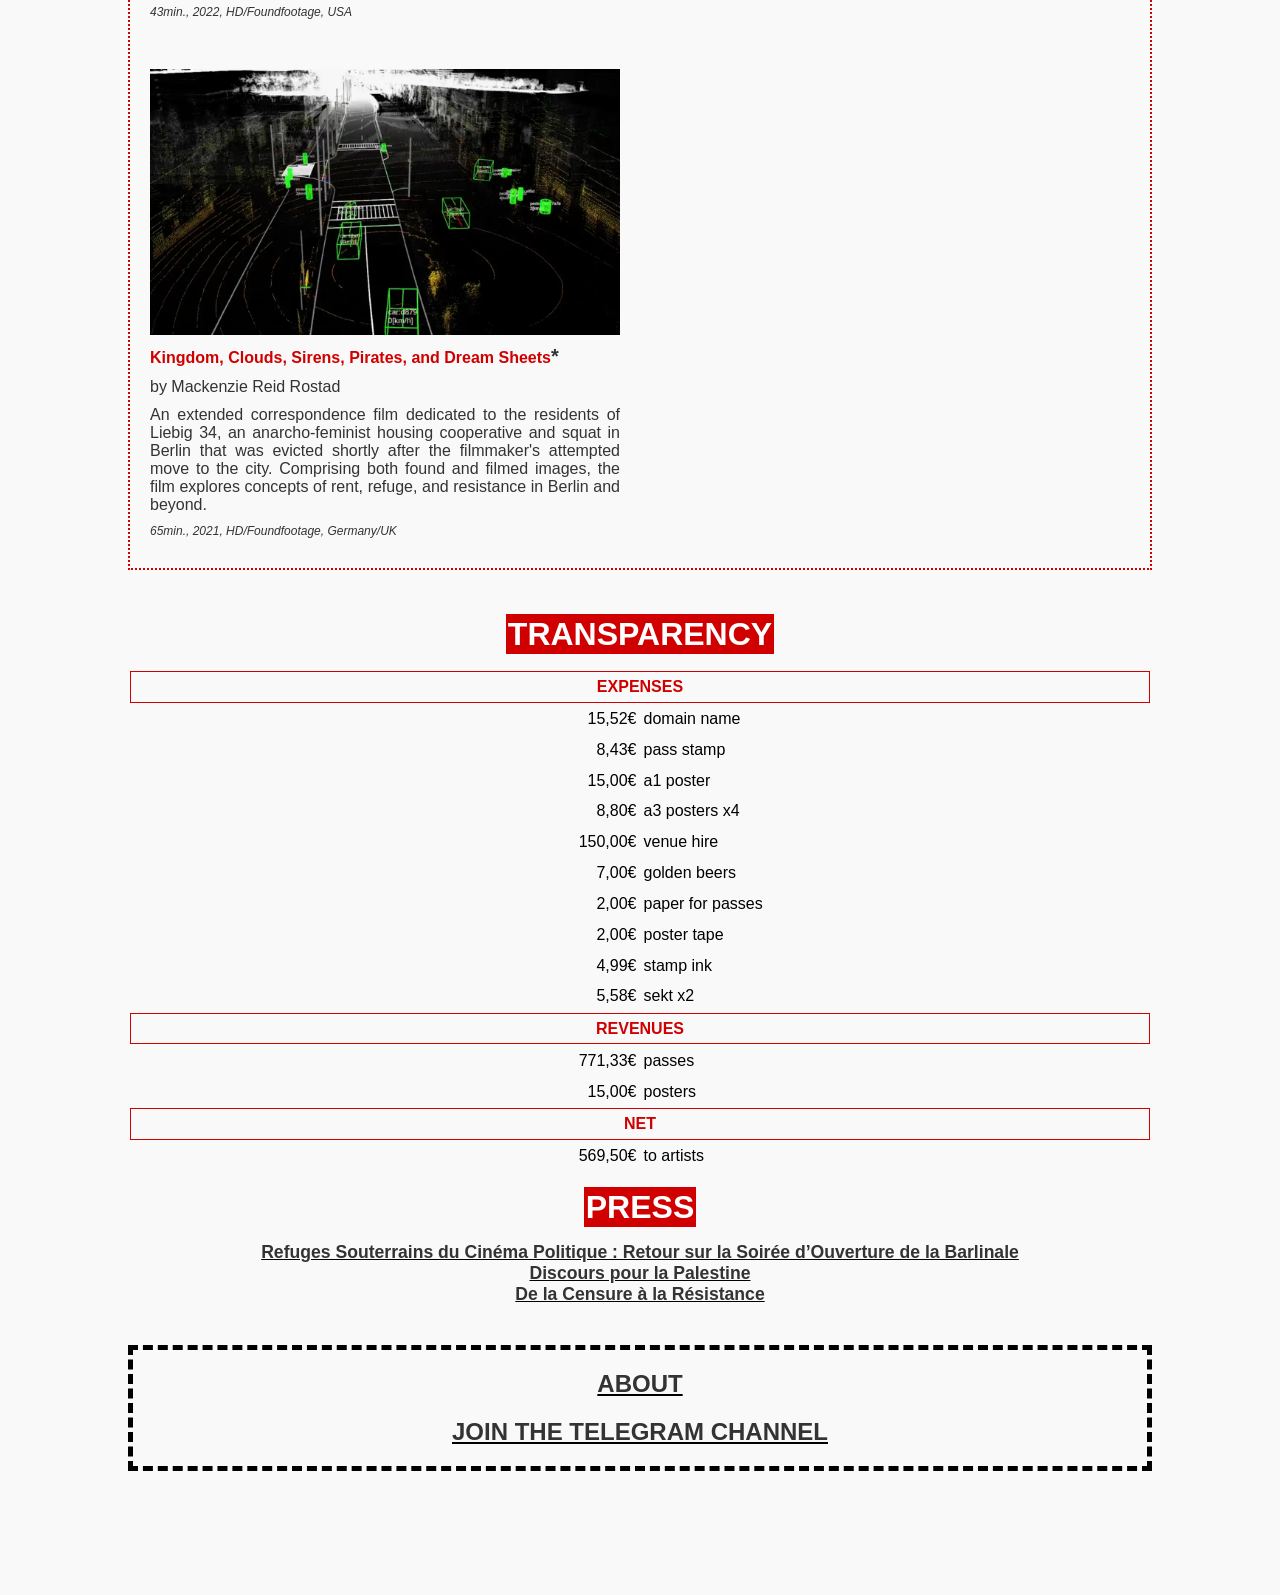
==== commit 08c87a64: "Add files via upload" ====
--- a/2025.html
+++ b/2025.html
@@ -15,7 +15,7 @@
 
 
 <h1><mark>BARLINALE 2025</mark></h1>
-<div class="nav" ><h2><a href="#PHOTOS">PHOTOS</a></h2><h2><a href="#AWARDS">AWARDS</a></h2><h2><a href="#PROGRAMME">PROGRAMME</a><h4><a href="#LANDSCAPES">LANDSCAPES OF RESISTANCE</a><br><a href="#HEALING">HEALING SCREENS</a><br><a href="#CLOUDED">CLOUDED MEMORIES</a></h4><h2><a href="#transparency">FINANCIAL TRANSPARENCY</a></h2><h2><a href="#PRESS">PRESS</a></h2>
+<div class="nav" ><h2><a href="#PHOTOS">PHOTOS</a></h2><h2><a href="#AWARDS">AWARDS</a></h2><h2><a href="#PROGRAMME">PROGRAMME</a><h4><a href="#LANDSCAPES">LANDSCAPES OF RESISTANCE</a><br><a href="#HEALING">HEALING SCREENS</a><br><a href="#CLOUDED">CLOUDED MEMORIES</a></h4><h2><a href="#transparency">TRANSPARENCY</a></h2><h2><a href="#PRESS">PRESS</a></h2>
 </div>
 
 <div style="padding:55.67% 0 0 0;position:relative;"><iframe src="https://player.vimeo.com/video/1077890217?badge=0&amp;autopause=0&amp;player_id=0&amp;app_id=58479" frameborder="0" allow="autoplay; fullscreen; picture-in-picture; clipboard-write; encrypted-media" style="position:absolute;top:0;left:0;width:100%;height:100%;" title="Barlinale - 2025"></iframe></div><script src="https://player.vimeo.com/api/player.js"></script>
@@ -209,7 +209,7 @@
 
 </div>
 
-<div class="event-date" id="transparency"><mark>FINANCIAL TRANSPARENCY</mark></div>
+<div class="event-date" id="transparency"><mark>TRANSPARENCY</mark></div>
 
      
               
--- a/styles.css
+++ b/styles.css
@@ -29,7 +29,7 @@
   display: flex;
   -ms-flex-wrap: wrap; /* IE10 */
   flex-wrap: wrap;
-  gap: 5px;
+  gap: 0px;
 }
 
 /* Create four equal columns that sits next to each other */
@@ -37,7 +37,7 @@
   -ms-flex: 50%; /* IE10 */
   flex: 40%;
   max-width: 50%;
-  gap: 40px;
+    gap: 0px;
 }
 
 .column img {
@@ -180,14 +180,13 @@
   font-size: 2em;
   text-align: center;
   margin: 0px;
-  padding-left: 0%; /* Align with films */
+  padding-bottom: 1em; /* Align with films */
 
   top: 0;
   position: sticky;
   z-index: 20;
   padding: 1rem 2rem;
-  padding-bottom: 0vh;
-border: 0px dotted #d00000;
+  border: 0px dotted #d00000;
 }
 
 
@@ -449,6 +448,5 @@
   margin:0 auto;
   }
 
-
-}
-
+}
+
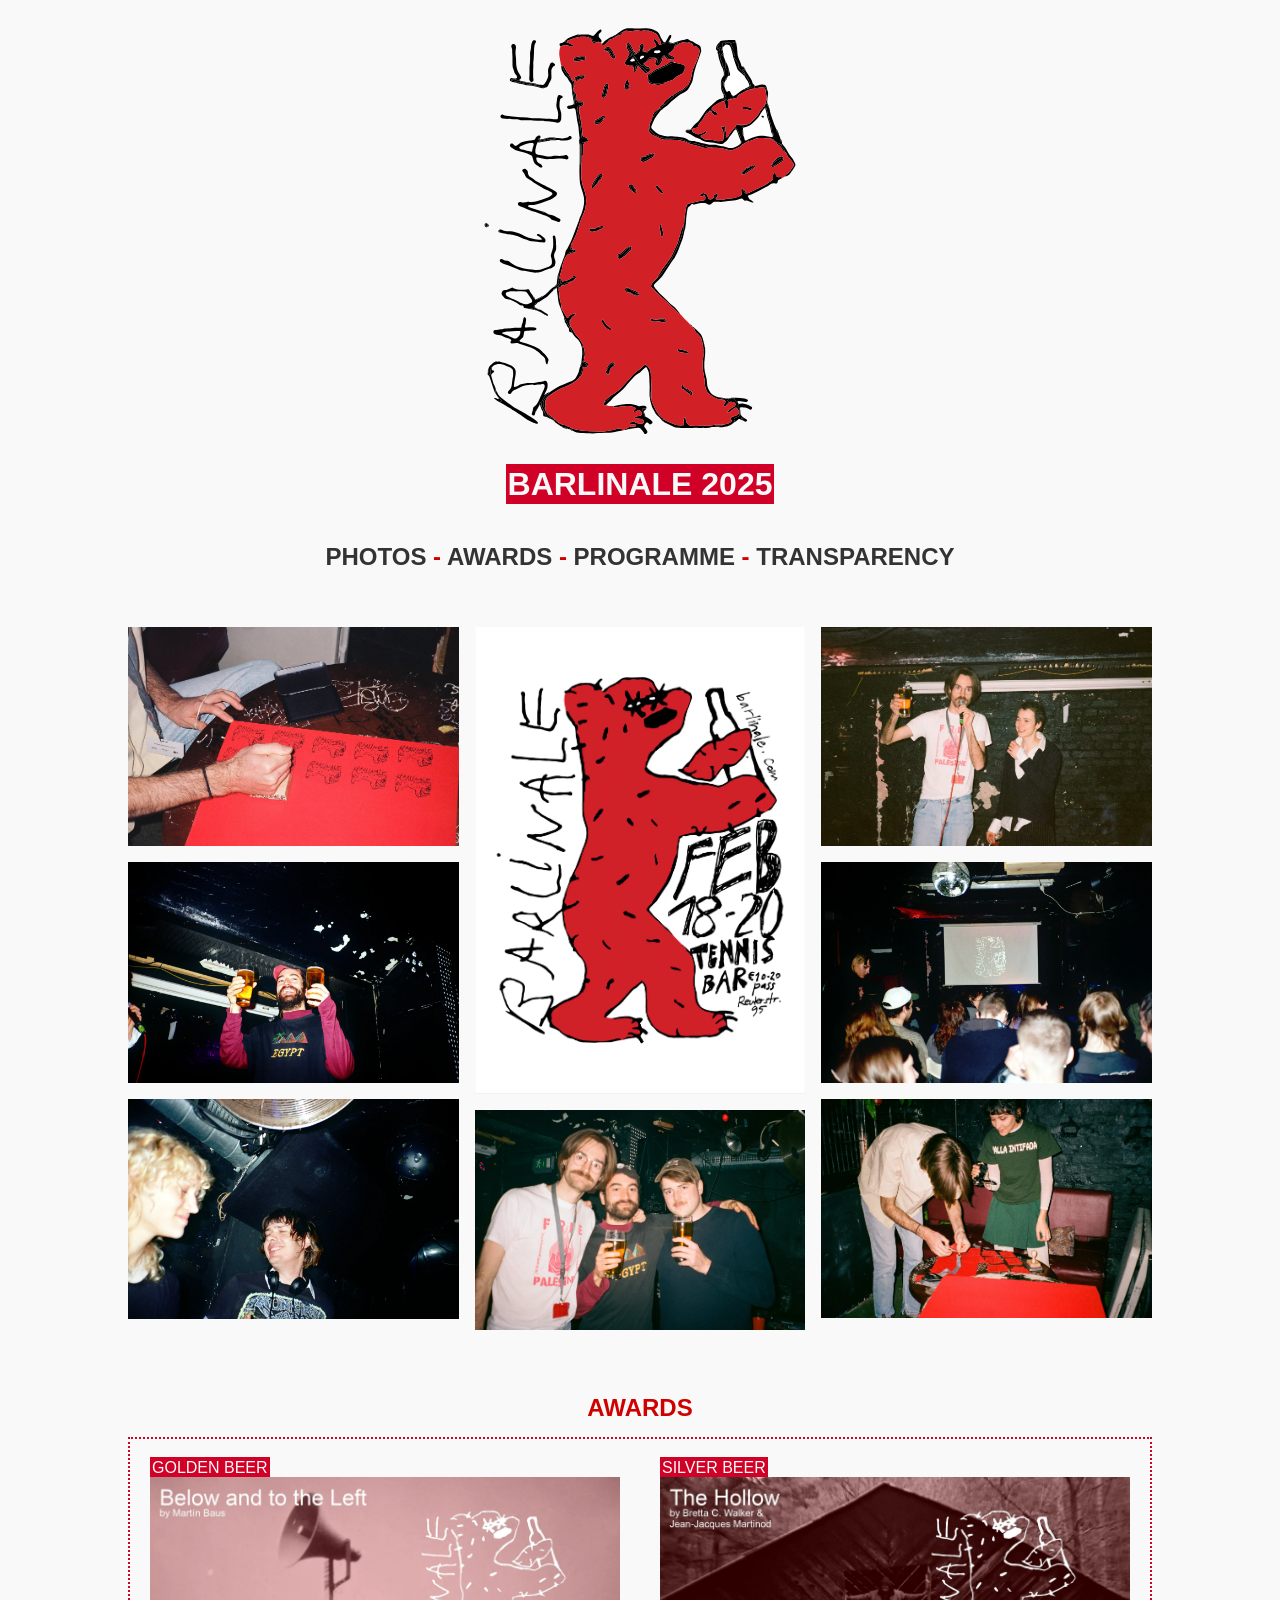
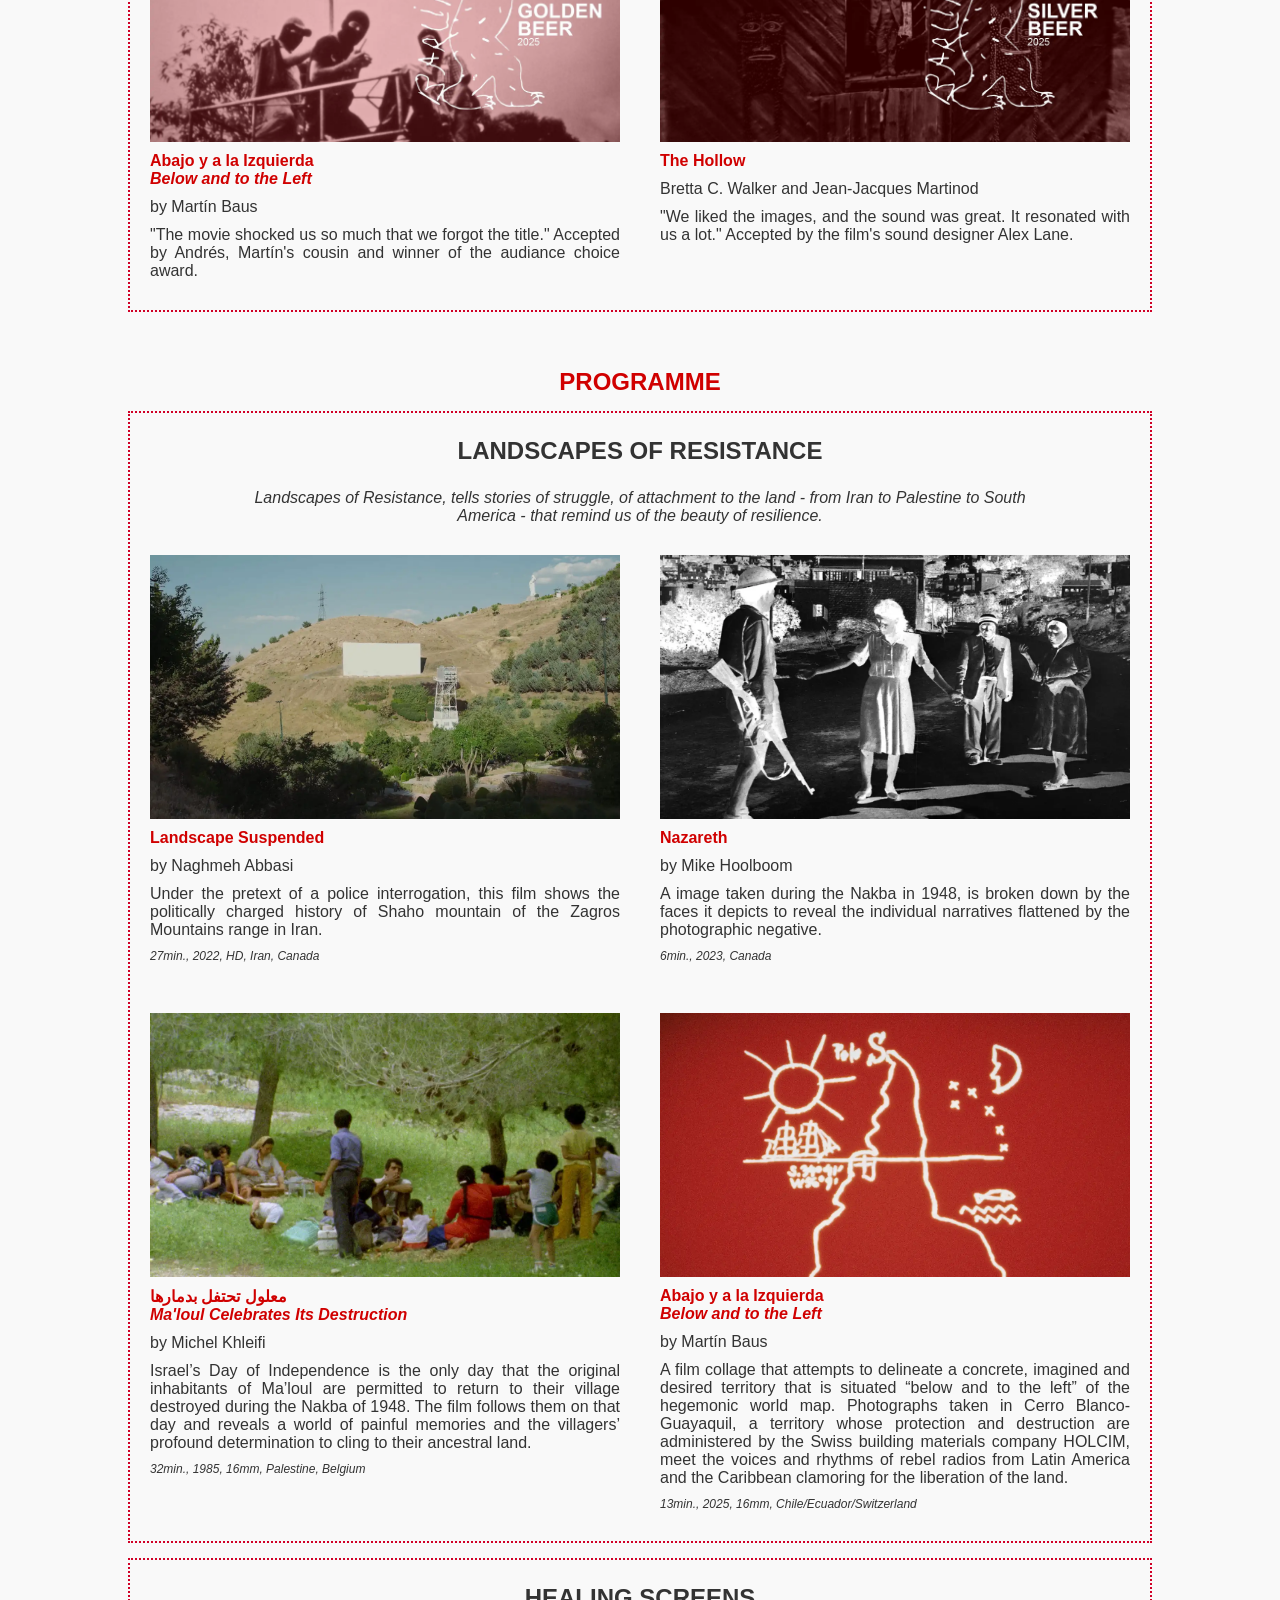
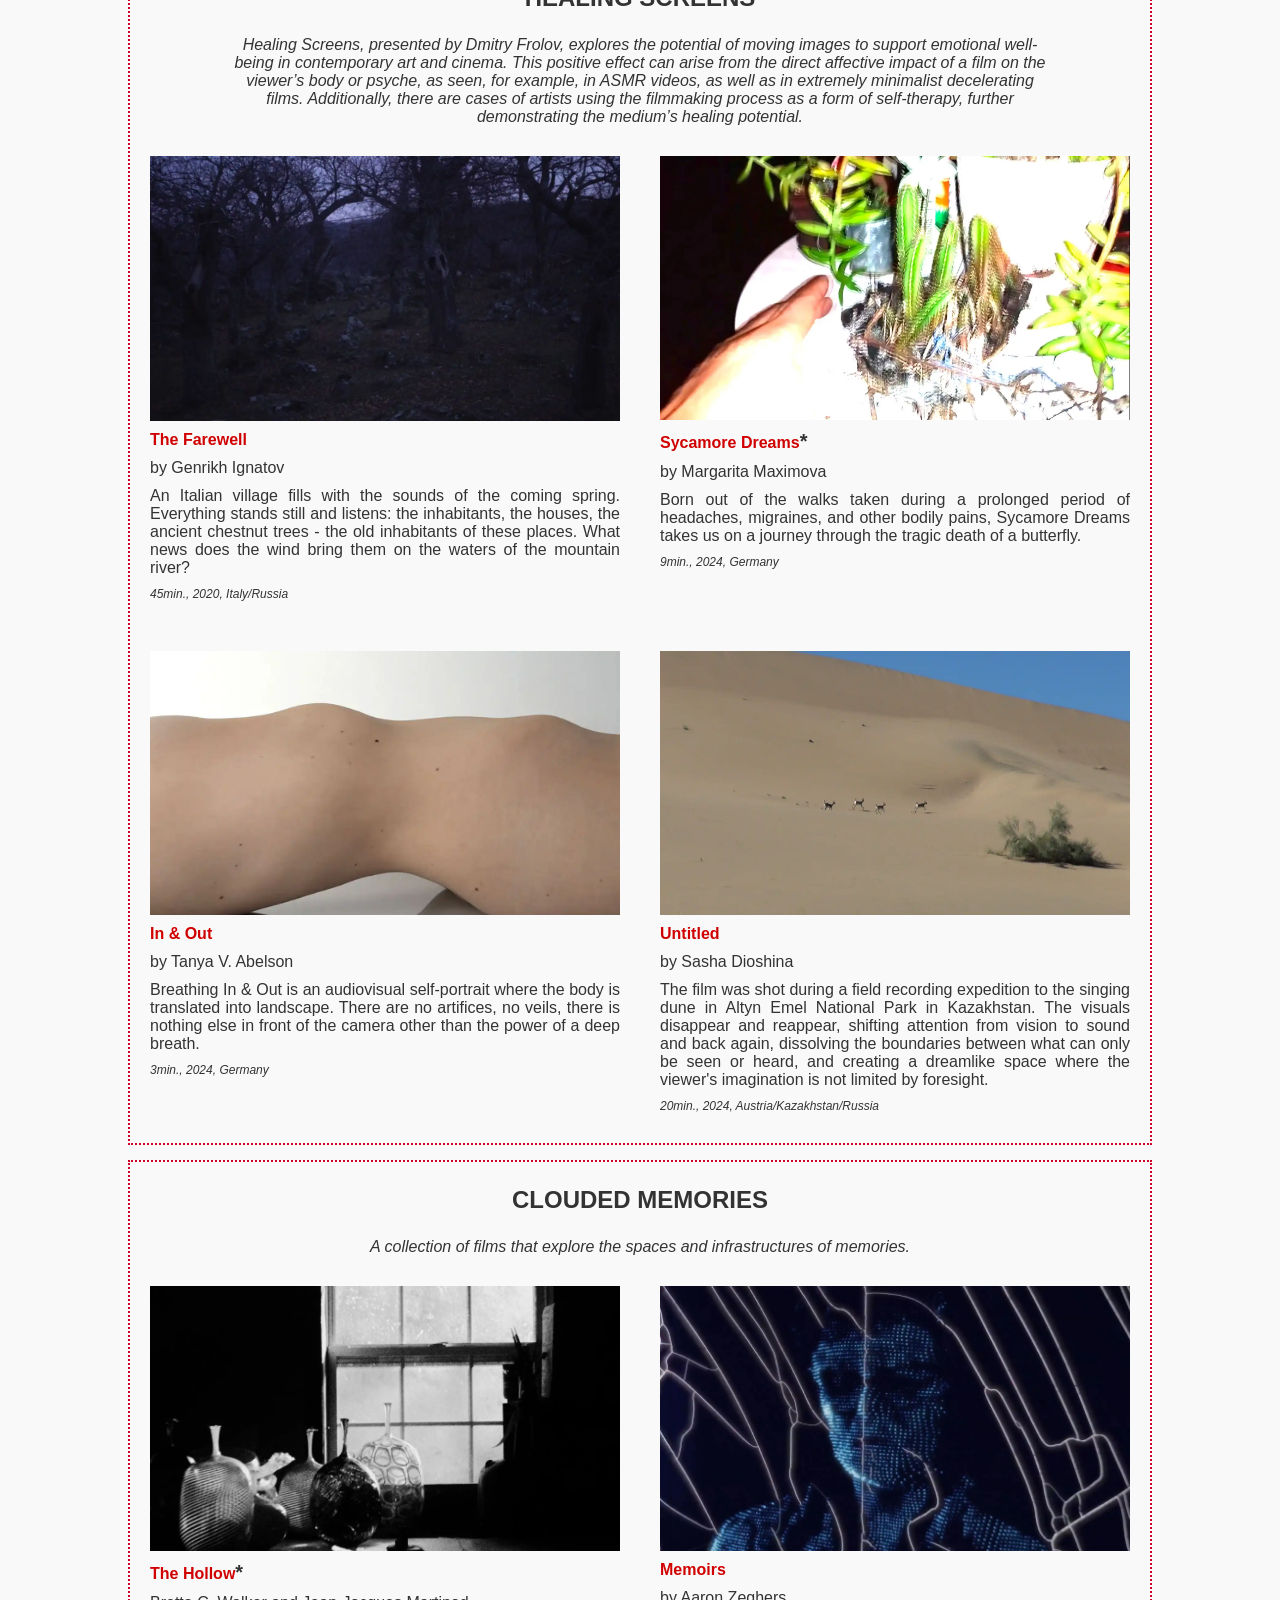
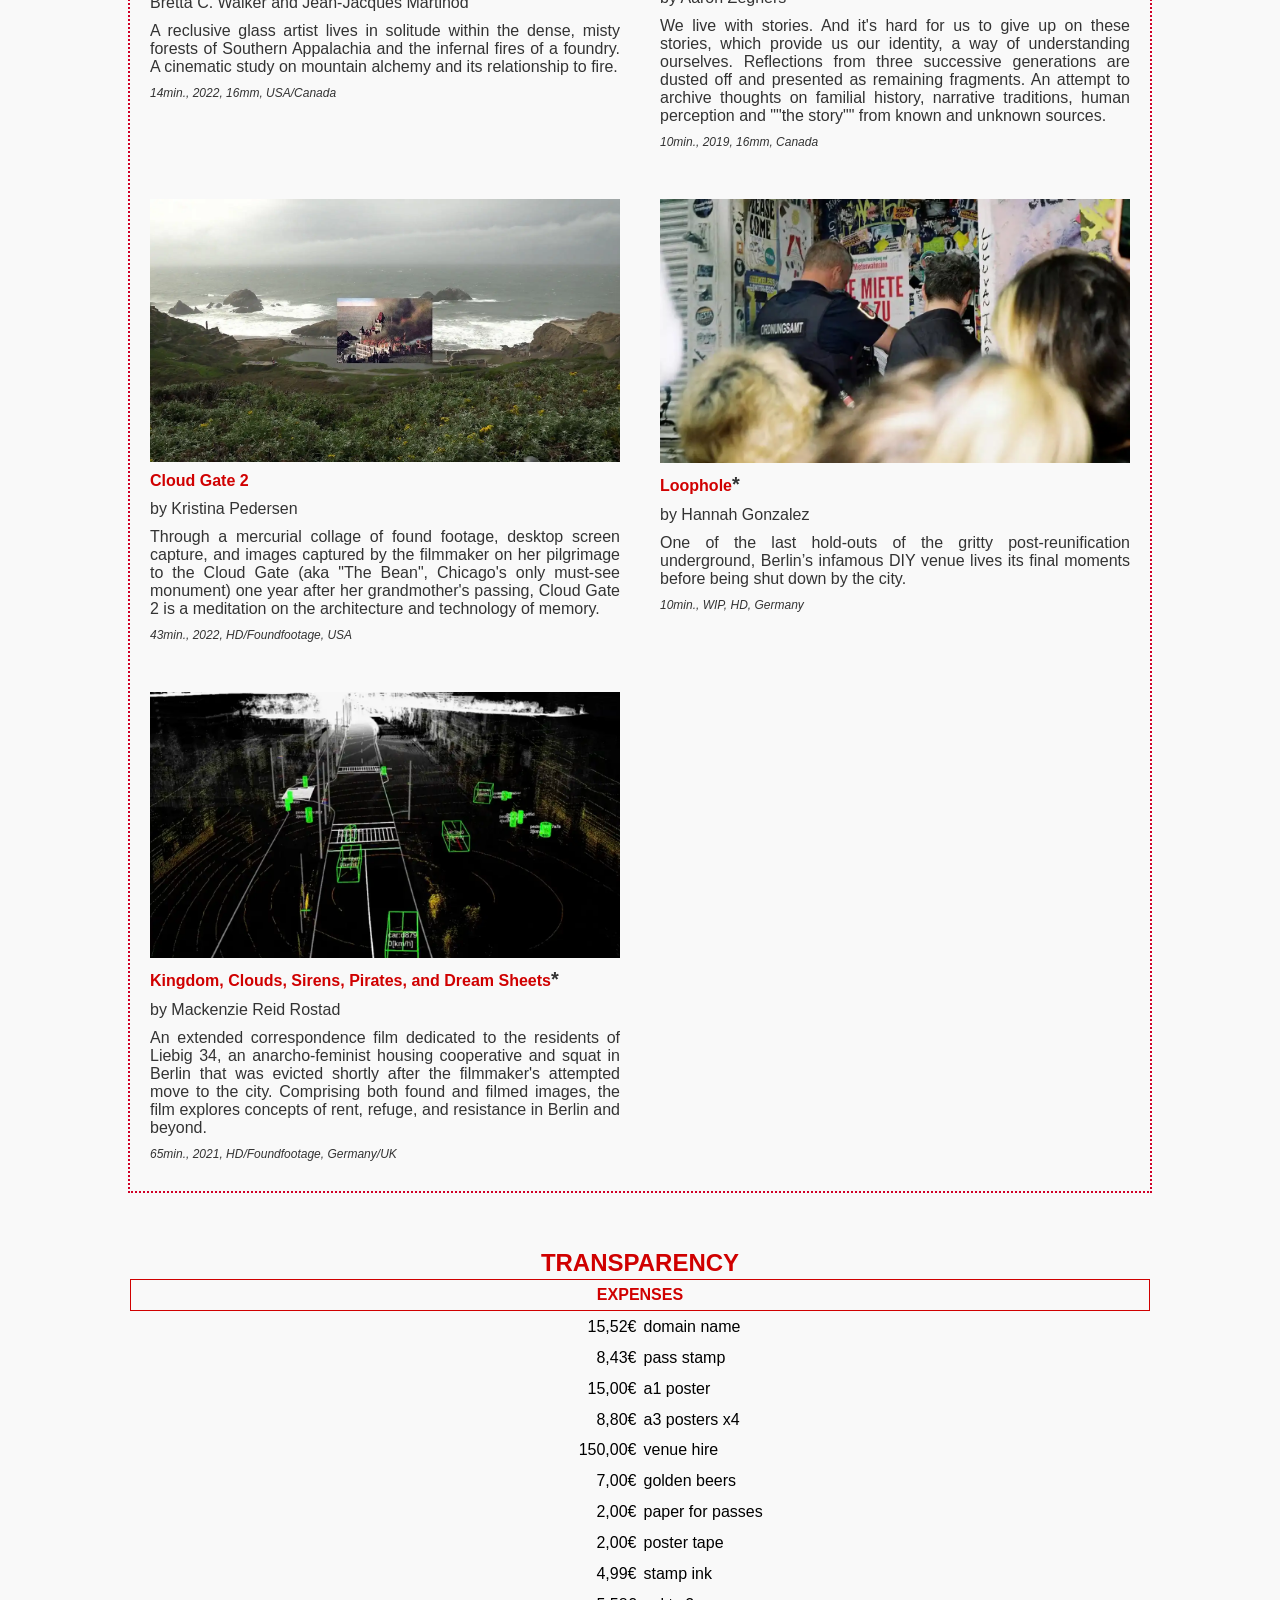
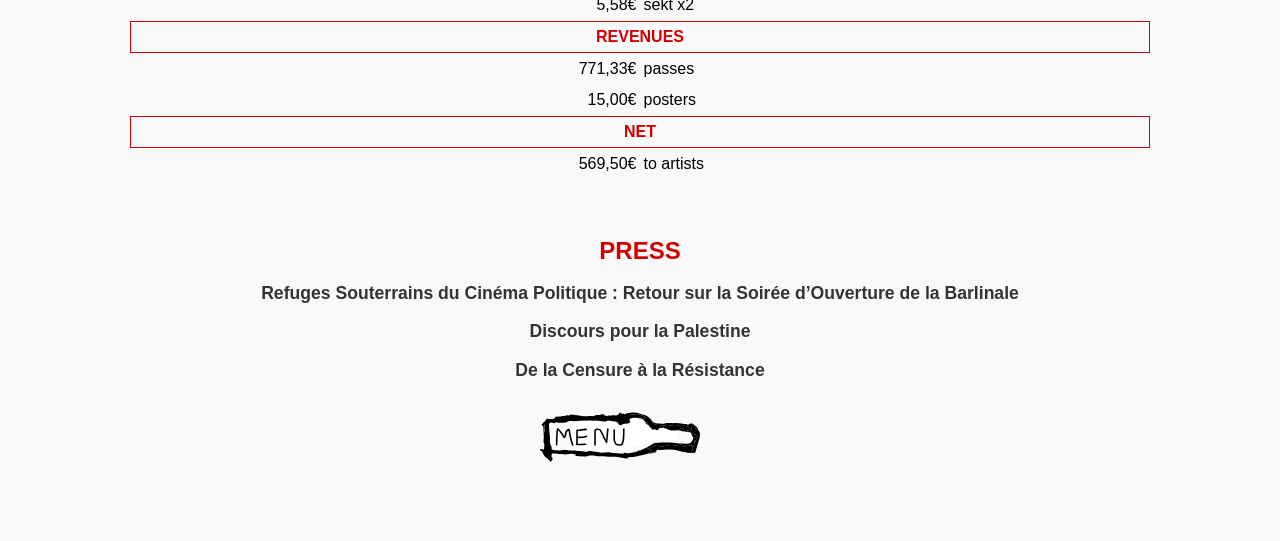
==== commit 3f501706: "Add files via upload" ====
--- a/2025.html
+++ b/2025.html
@@ -10,42 +10,367 @@
 <body>
   
 <div class="logo">
-    <a href="/index"><img src="images/barlinale_web.webp" alt="Barlinale"></a>
+    <a href="/2026">
+       <svg width="4175" height="5351" viewBox="0 0 4175 5351" fill="none" xmlns="http://www.w3.org/2000/svg">
+<rect width="4175" height="5351" fill="none"/>
+<path d="M3871.45 1463.03L3433.48 1501.75C3376.14 1295.5 3303.62 1117.32 3220.3 920.155C3105.48 648.45 3228.95 723.281 3192.43 591.97C3152.75 449.212 3138.72 406.973 3099.04 264.215C3179.13 208.38 3214.71 221.976 3294.99 220.713C3313.05 284.475 3337.23 395.043 3352.52 441.93C3389.2 554.299 3446.94 576.063 3499.23 679.538C3540.13 760.469 3681.35 919.053 3714.51 992.3C3794.55 1169.26 3772.63 1267.55 3871.43 1463.03H3871.45Z" fill="white"/>
+<path d="M2454.03 255.993H1904.15V741.741H2454.03V255.993Z" fill="white"/>
+<path d="M2269.65 3435.79C2216.94 3396.27 2223.28 3396.75 2255.01 3343.23C2260.41 3334.14 2270.27 3327.64 2278.33 3320.25C2292.47 3307.33 2308.45 3296.18 2317.32 3278.36C2328.12 3272.18 2338.63 3265.44 2346.18 3255.42C2356.95 3241.18 2367.43 3226.72 2377.35 3211.89C2397.23 3182.12 2417.65 3152.83 2441.83 3126.28C2449.2 3118.19 2455.97 3109.35 2461.85 3100.11C2476.6 3076.9 2491.62 3053.76 2504.82 3029.66C2529.94 2983.79 2553.07 2936.93 2572.85 2888.38C2592.55 2839.96 2612.7 2791.76 2628.71 2741.97C2644.35 2693.41 2657.73 2644.4 2657.81 2592.79C2663.08 2582.79 2664.5 2571.99 2664.8 2560.87C2665.25 2544.37 2664.42 2527.6 2667.14 2511.48C2670.79 2489.8 2673.05 2468 2676.14 2446.29C2679.82 2420.53 2684.6 2394.89 2689.25 2369.26C2690.94 2359.83 2693.09 2350.4 2695.89 2341.21C2698.81 2331.59 2704.73 2323.77 2715.04 2321.43C2751.1 2313.21 2785.47 2298.43 2822.44 2293.73C2829.19 2292.87 2835.77 2290.45 2842.38 2288.57C2862.21 2282.9 2882.04 2277.44 2902.94 2277.55C2912.78 2277.61 2922.07 2274.78 2930.32 2269.57C2933.55 2267.53 2937.28 2263.98 2937.95 2260.57C2941.18 2244.29 2941.9 2228.01 2932.69 2212.96C2928.58 2207.96 2924.52 2202.94 2920.41 2197.96C2917.48 2194.44 2917.99 2192.56 2923.2 2189.42C2925.43 2188.08 2927.88 2187.08 2930.22 2185.93C2934.25 2186.52 2938.28 2187.06 2942.31 2187.67C2949.43 2188.78 2954.91 2192.48 2958.64 2198.58C2965.01 2209.04 2970.55 2219.78 2973.37 2231.95C2975.2 2239.8 2978.23 2247.54 2981.91 2254.71C2983.5 2257.83 2987.82 2260.71 2991.37 2261.46C3004.91 2264.28 3018.4 2264.79 3029.74 2254.55C3034.58 2253.88 3037.61 2251.3 3038.28 2246.3L3037.61 2246.95C3042.83 2246.11 3045.81 2243.16 3046.37 2237.87L3046 2238.59C3053.52 2233.81 3061.02 2228.97 3068.65 2224.32C3069.08 2224.06 3071.17 2225.24 3071.31 2225.96C3072.46 2231.74 3067.41 2234.83 3065.23 2239.18C3060.34 2248.99 3060.48 2249.42 3071.95 2257.13C3076.9 2259.17 3081.84 2262.91 3086.81 2262.96C3119.62 2263.34 3152.43 2263.26 3185.21 2262.53C3194.64 2262.32 3204.02 2259.42 3213.45 2257.83C3221.51 2256.49 3229.65 2253.99 3237.68 2254.2C3262.57 2254.85 3286.77 2249.15 3310.69 2244.64C3341.4 2238.83 3371.36 2228.35 3399.81 2214.68C3415.48 2207.13 3418.6 2196.22 3413.76 2180.71C3410.05 2168.81 3407.69 2156.88 3408.06 2144.47C3408.17 2140.41 3408.92 2136.35 3409.49 2132.32C3410.35 2126.09 3420.37 2122.6 3425.91 2126.98C3431.23 2131.17 3436.03 2136.03 3441.09 2140.6C3440.74 2151.78 3442.83 2162.58 3447.56 2172.65C3451.43 2180.96 3457.88 2185.2 3467.5 2182.41C3474.22 2185.36 3480.8 2184.56 3487.38 2181.84C3506.38 2174.02 3525.7 2166.9 3544.37 2158.39C3580.54 2141.89 3616.2 2124.26 3652.39 2107.82C3689.93 2090.76 3725.39 2070.09 3760.06 2047.87C3768.12 2042.71 3777.17 2039.06 3785.07 2033.68C3794.07 2027.53 3802.67 2020.63 3810.68 2013.21C3820.24 2004.4 3824.38 1992.82 3823.76 1979.81C3823.44 1972.99 3821.96 1966.19 3821.72 1959.36C3821.26 1945.12 3825.89 1932.33 3834.7 1921.26C3836.07 1919.54 3839.48 1919.22 3842.03 1918.68C3843.24 1918.44 3844.69 1919.19 3846.01 1919.62C3859.79 1924.11 3862.48 1926.82 3860.17 1939.78C3858.51 1949.1 3860.12 1954.42 3868.23 1960.3C3879.89 1968.74 3891.26 1974.01 3906.01 1972.29C3915.47 1971.19 3925.25 1971.72 3934.73 1972.8C3939.92 1973.39 3944.81 1976.64 3949.83 1978.66C3933.07 1988.09 3916.44 1997.79 3899.48 2006.87C3891.77 2011.01 3886.05 2015.92 3884.89 2025.17C3884.22 2030.59 3882.93 2036 3881.51 2041.32C3879.28 2049.59 3871.99 2055.69 3863.42 2055.42C3855.28 2055.15 3847 2054.29 3839.08 2052.47C3824.7 2049.16 3811.78 2052.6 3799.42 2059.45C3794.61 2062.11 3790.23 2065.47 3785.61 2068.48C3776.37 2074.47 3767.52 2081.22 3757.77 2086.21C3696.59 2117.57 3637.8 2153.63 3574.49 2180.9C3555.55 2189.07 3536.26 2196.46 3517.32 2204.6C3511.05 2207.29 3505.09 2210.84 3499.39 2214.62C3495.69 2217.1 3494.5 2221.93 3496.25 2225.59C3501.62 2236.68 3507.32 2247.7 3513.96 2258.07C3516.72 2262.4 3521.8 2265.78 3526.53 2268.23C3541.23 2275.89 3555.42 2284.14 3566.78 2296.47C3567.59 2297.36 3568.21 2299.77 3567.7 2300.28C3566.06 2301.95 3563.91 2304.1 3561.84 2304.21C3557.86 2304.42 3553.51 2304.13 3549.83 2302.68C3538.3 2298.19 3527.07 2293.03 3515.68 2288.19C3497.75 2280.62 3479.64 2274.78 3459.63 2278.49C3452.64 2279.78 3446.08 2276.88 3440.93 2271.75C3434.13 2264.95 3427.6 2257.86 3420.56 2251.33C3418.81 2249.72 3415.18 2248.61 3412.95 2249.23C3403.68 2251.84 3394.55 2254.93 3385.55 2258.34C3351.77 2271.05 3317.06 2279.03 3280.86 2279.43C3251.76 2279.76 3223.44 2286.23 3195.02 2290.77C3164.76 2295.61 3134.83 2296.01 3104.55 2294.35C3088.07 2293.46 3071.55 2293.41 3055.05 2293.49C3048.09 2293.54 3041.67 2296.09 3036.57 2301.31C3030.76 2307.19 3024.98 2313.13 3018.83 2318.61C3003.17 2332.61 2982.37 2336.24 2965.87 2323.55C2951.31 2312.35 2936.31 2310.68 2919.55 2310.9C2880.86 2311.35 2842.59 2314.36 2805.65 2327.15C2796.38 2330.35 2786.87 2330.92 2777.62 2325.92C2767.49 2320.44 2758.52 2322.75 2752.8 2332.39C2746.91 2342.28 2739.71 2349.54 2728.64 2353.46C2718.86 2356.95 2713.3 2365.36 2711.15 2375.06C2706.69 2395.19 2701.85 2415.37 2699.46 2435.79C2694.22 2480.79 2685.76 2525.53 2686.94 2571.13C2681.38 2606.33 2680.79 2642.49 2666.63 2676.03C2664.26 2698.01 2657.57 2719.02 2652.6 2740.43C2646.04 2768.7 2637.2 2795.95 2626.03 2822.74C2612.81 2854.47 2601.71 2887.06 2589.59 2919.25C2576.96 2952.84 2559.9 2984.36 2543.08 3015.9C2536.01 3029.17 2526.39 3041.1 2517.82 3053.57C2503.8 3073.99 2489.29 3094.06 2475.72 3114.78C2447.1 3158.52 2419.05 3202.67 2390.59 3246.52C2380.81 3261.57 2369.1 3275 2356.2 3287.55C2332.56 3310.58 2309.29 3334.01 2286.21 3357.63C2280.51 3363.43 2275.59 3370.2 2271.35 3377.16C2266.81 3384.61 2266.3 3392.64 2271.91 3400.3C2276.72 3406.88 2281.23 3413.7 2285.88 3420.42C2283.59 3429.34 2278.23 3434.43 2269.79 3435.68L2269.65 3435.79Z" fill="black"/>
+<path d="M2541.54 262.685C2533.5 295.332 2514.91 320.535 2487.5 339.586C2480.92 344.154 2474.71 349.232 2468.32 354.068C2467 354.471 2465.42 354.525 2464.39 355.278C2452.52 364.279 2450.85 373.415 2459.21 382.335C2472.59 396.576 2487.05 408.882 2507.6 410.951C2508.92 411.086 2510.75 411.435 2511.39 412.349C2513.67 415.519 2516.6 418.77 2517.27 422.371C2518.3 427.637 2517.6 433.253 2517.62 438.734C2506.15 437.31 2494.68 435.886 2483.2 434.462C2470.04 427.476 2456.6 420.92 2444.67 411.838C2435.97 405.201 2427.45 398.349 2418.8 391.632C2407.78 383.061 2389.86 385.291 2382.12 396.549C2378.25 402.165 2375.05 408.264 2371.83 414.31C2361.51 433.71 2351.46 453.244 2340.98 472.563C2339.1 476.056 2335.8 478.851 2332.98 481.753C2330.26 484.547 2320.59 485.837 2317.42 482.827C2314.81 480.355 2312.18 475.68 2312.69 472.509C2315.81 453.566 2319.89 434.811 2323.49 415.949C2324.81 409.044 2318.87 402.81 2311.29 403.374C2303.1 403.992 2294.66 404.153 2286.89 406.41C2273.43 410.306 2259.84 410.844 2246.08 410.844C2236.46 410.844 2226.84 410.656 2217.22 410.521C2208.17 410.414 2201.07 414.498 2196.69 421.968C2192.58 429.008 2189.82 436.827 2186.46 444.296C2176.35 450.45 2167.97 458.322 2162.19 468.775C2158.89 470.978 2155.58 473.181 2152.31 475.385C2142.87 477.346 2135.27 482.048 2130.46 490.539C2126.97 496.692 2128.77 503.275 2129.65 509.724C2126.24 514.184 2121.78 518.456 2116.19 516.038C2107.62 512.357 2098.57 508.327 2091.82 502.173C2081.99 493.172 2074.01 482.129 2065.25 471.945C2062.56 453.136 2045.36 443.571 2037.36 428.148C2037.22 417.722 2032.9 409.796 2023.68 404.61C2016.53 400.606 2009.44 396.549 2002.43 392.331C1998.5 389.966 1998.56 380.965 2002.61 377.767C2005.79 375.269 2009.2 372.286 2012.93 371.507C2020.91 369.814 2029.35 370.136 2037.2 368.094C2040.39 367.261 2042.57 362.452 2045.23 359.469C2045.39 357.347 2045.77 355.278 2046.36 353.235C2052.59 351.14 2059.18 349.769 2064.98 346.814C2075.16 341.601 2080.97 333.056 2080.89 321.153C2084.16 318.171 2084.94 314.597 2083.55 310.459C2089.59 298.368 2095.85 286.465 2099.02 273.084C2100.53 266.635 2104.13 260.589 2107.38 254.705C2108.53 252.609 2111.44 251.373 2113.67 249.922C2117.46 247.45 2126.7 251.292 2126.89 255.672C2127.42 269.053 2127.61 282.434 2127.93 295.842L2128.02 295.278C2119.34 299.469 2118.64 307.584 2118.23 315.672C2117.97 321.019 2118.42 326.312 2122.4 330.611C2126.64 335.179 2131.99 334.346 2137.31 333.97C2142.79 335.045 2148.25 336.12 2153.73 337.194C2157.01 339.183 2160.12 341.601 2163.62 343.079C2172.78 347.002 2181.22 345.658 2188.15 338.162C2190.73 335.367 2192.74 332.062 2195.03 328.972L2194.73 329.16C2199.19 327.897 2202.09 325.022 2203.49 320.616C2203.49 320.616 2203.01 321.073 2203.03 321.073C2207.52 319.649 2210.5 316.72 2211.79 312.125L2211.31 312.877C2223.11 307.907 2234.1 301.646 2243.47 292.833C2259.68 288.99 2273.65 280.446 2287.51 271.767C2300.14 263.867 2302.18 254.302 2294.28 240.383C2289.58 232.081 2284.5 223.966 2279.13 216.066C2271.26 204.486 2268.09 191.239 2264.7 178.046C2263.57 173.639 2270.85 166.868 2275.26 168.4C2279.08 169.716 2283.83 170.684 2286.14 173.505C2300.81 191.293 2319.27 206.098 2329.24 227.647C2330.96 231.328 2333.24 234.794 2335.53 238.18C2341.76 247.342 2350.55 249.062 2360.71 246.456C2364.95 243.258 2370.06 240.733 2373.31 236.702C2381.88 226.169 2391.2 221.843 2405.31 225.739C2411.44 227.432 2417.96 221.763 2417.86 213.191C2431.21 189.654 2444.59 166.143 2457.95 142.605C2463.32 133.147 2468.67 123.501 2478.1 117.589C2480.95 115.789 2486.27 115.494 2489.25 116.971C2492.26 118.449 2495.35 122.829 2495.64 126.188C2496.69 137.312 2492.18 147.361 2487.31 157.088C2480.68 170.388 2473.96 183.635 2467.27 196.908C2465.12 200.186 2461.79 203.223 2461.09 206.796C2459.13 216.55 2463.88 223.67 2472.16 225.524C2499.16 231.57 2525.85 232.752 2552.34 222.542C2561.1 219.156 2570.64 217.732 2579.88 215.61C2580.96 215.368 2583.43 216.523 2583.43 217.034C2583.43 219.318 2583.59 222.354 2582.27 223.778C2575.72 230.791 2568.11 236.03 2558.36 238.395C2546.08 241.378 2540.62 250.056 2541.56 262.658L2541.54 262.685ZM2299.85 354.821C2319.62 356.836 2337.38 350.71 2354.18 341.144C2355.71 340.257 2356.67 335.958 2355.98 333.916C2351.17 319.944 2340.88 312.636 2328.41 316.263C2316.42 319.756 2304.41 320.293 2292.24 320.992C2288.29 321.207 2284.37 322.738 2280.55 324.001C2275.05 325.855 2270.64 333.352 2270.58 340.419C2270.53 346.491 2276.87 352.967 2283.64 353.612C2289.04 354.122 2294.44 354.418 2299.85 354.821ZM2123.31 387.011C2105.98 385.694 2097.33 390.477 2091.93 401.547C2087.68 410.226 2084.46 418.878 2087.31 428.685C2088.09 431.426 2094.78 435.859 2096.85 434.623C2110.63 426.213 2124.6 418.018 2137.96 408.963C2140.51 407.216 2142.23 401.574 2141.5 398.376C2140.72 394.991 2137.07 391.31 2133.74 389.724C2129.01 387.467 2123.45 387.037 2123.34 387.011H2123.31Z" fill="black"/>
+<path d="M654.445 3931.35C673.656 3931.94 692.895 3932.42 712.107 3933.2C720.786 3933.55 727.691 3937.5 733.173 3944.4C737.767 3950.21 736.666 3958.73 730.405 3961.63C714.041 3969.21 697.436 3975.09 678.815 3973.07C648.345 3969.8 618.547 3976.76 588.48 3979.58C582.864 3980.11 577.705 3984.06 576.765 3989.76C573.89 4007.36 567.979 4024.4 567.656 4042.48C567.495 4052.47 563.035 4060.94 555.269 4067.66C546.967 4074.83 538.959 4082.35 530.764 4089.66C528.722 4091.49 526.223 4092.81 524.262 4094.71C520.312 4098.5 515.852 4102.4 516.335 4108.47C516.846 4114.84 522.435 4117.23 527.379 4118.95C541.673 4123.92 555.887 4129.54 570.612 4132.65C619.461 4143 664.548 4164.06 710.387 4182.42C745.962 4196.66 779.979 4215.55 806.419 4245.1C815.555 4255.34 825.577 4264.99 836.137 4273.75C854.435 4288.93 866.499 4309.19 881.17 4327.3C886.195 4333.5 888.828 4341.81 891.784 4349.44C893.235 4353.14 894.121 4357.79 893.235 4361.53C889.473 4377.43 885.147 4393.23 880.498 4408.9C879.961 4410.7 876.199 4411.85 873.7 4412.66C870.342 4413.76 864.672 4410.59 864.001 4407.07C860.991 4390.95 852.393 4376.23 852.93 4359.06C853.118 4352.66 849.652 4345.81 846.67 4339.76C843.66 4333.66 839.952 4327.51 835.169 4322.78C824.422 4312.17 813.647 4301.23 801.341 4292.66C788.631 4283.79 782.048 4269.93 769.823 4260.42C730.512 4229.84 703.401 4212.54 661.055 4195.45C622.819 4180.02 583.617 4167.37 544.521 4154.36C528.856 4149.15 513.406 4143.32 497.93 4137.62C490.003 4134.72 482.238 4134.02 473.72 4135.37C454.777 4138.32 435.7 4140.71 416.622 4142.3C407.943 4143 400.689 4138.35 396.658 4130.23C395.557 4128.03 395.019 4124.48 396.04 4122.5C398.512 4117.71 402.059 4113.5 405.149 4109.01C409.287 4102.99 409.072 4098.21 404.343 4095.12C384.889 4082.35 365.839 4068.62 341.629 4066.23C330.317 4065.1 320.456 4060.13 311.025 4054.52C290.55 4042.32 268.437 4035.79 244.926 4032.91C225.768 4030.55 207.013 4026.38 189.709 4017.06C181.863 4012.84 177.134 4006.77 175.36 3998.14C172.378 3983.69 181.111 3967.62 195.298 3967.57C224.424 3967.41 251.213 3952.39 280.689 3955.82C285.929 3956.44 291.706 3955.02 296.838 3953.33C316.775 3946.74 337.33 3946.02 358.02 3945.69C382.767 3945.29 407.352 3944.32 431.938 3939.81C447.952 3936.85 464.853 3938.63 481.378 3938.28C496.505 3937.96 511.633 3937.9 526.734 3937.23C535.493 3936.85 541.727 3930.65 542.264 3921.14C542.802 3911.46 543.312 3902.09 547.665 3893.08C557.338 3873.01 561.154 3851.41 564.082 3829.48C565.157 3821.45 567.979 3813.6 570.585 3805.87C572.627 3799.71 582.434 3798.05 588.104 3802.18C597.777 3809.25 602.748 3818.47 601.243 3830.56C597.696 3859.12 598.234 3888.41 586.169 3915.49C585.148 3917.8 586.035 3920.92 585.793 3923.63C585.551 3926.51 590.119 3932.64 592.806 3932.72C598.261 3932.88 603.742 3933.2 609.17 3932.93C624.27 3932.15 639.344 3931.1 654.418 3930.16C654.418 3930.57 654.445 3930.97 654.472 3931.37L654.445 3931.35ZM379.247 3986.05C369.412 3984.82 360.035 3983.42 350.362 3986.11C331.903 3991.21 313.255 3995.62 294.688 4000.35C291.491 4001.15 290.201 4003.44 290.873 4006.74C291.141 4008.01 291.249 4009.54 292.028 4010.4C293.828 4012.39 295.709 4014.7 298.047 4015.72C309.332 4020.71 320.51 4026.22 332.252 4029.9C369.063 4041.43 403.913 4057.42 438.521 4074.16C443.304 4076.47 449.242 4078.83 454.105 4078C463.429 4076.42 473.693 4074.48 481.244 4069.29C508.409 4050.65 526.196 4025.63 527.674 3991.32C527.835 3987.5 521.897 3979.5 518.404 3979.07C503.303 3977.16 488.364 3978.58 473.263 3979.9C441.88 3982.61 410.389 3984.12 379.247 3986.08V3986.05Z" fill="black"/>
+<path d="M856.148 2435.87C861.173 2438.07 866.681 2439.63 871.168 2442.64C889.708 2455.03 908.947 2463.52 932.135 2464.78C948.284 2465.67 963.841 2473.27 978.109 2482C995.682 2492.75 1012.93 2504.14 1032.33 2511.59C1034.86 2512.55 1037.11 2514.3 1039.29 2515.97C1053.34 2526.61 1056.62 2539.34 1039.16 2552.72C1036.09 2555.06 1031.36 2557.24 1027.93 2556.62C1017.18 2554.71 1005.76 2553.21 996.326 2548.24C983.966 2541.71 971.445 2537.17 957.876 2534.29C942.802 2531.09 929.287 2524.57 920.044 2511.26C918.512 2509.06 916.416 2506.91 914.106 2505.62C896.13 2495.63 878.584 2484.64 859.829 2476.36C838.495 2466.96 816.085 2460.08 794.133 2452.15C787.684 2449.81 780.994 2448.07 774.679 2445.41C741.764 2431.54 708.204 2419.67 673.166 2412.25C665.186 2410.56 657.528 2407.09 649.897 2404.08C638.424 2399.54 627.273 2394.03 615.612 2390.06C601.21 2385.17 587.479 2379.31 574.313 2371.57C557.681 2361.79 539.947 2354.45 520.843 2350.37C507.757 2347.58 499.616 2338.39 494.994 2326.03C490.588 2314.28 499.508 2298.94 511.788 2298.22C519.956 2297.73 528.312 2297.73 536.373 2298.91C562.49 2302.76 588.339 2303.83 614.026 2295.96C624.72 2292.68 635.576 2293.73 646.646 2295.96C655.943 2297.84 665.938 2298.89 675.208 2297.6C696.973 2294.54 719.086 2291.77 740.018 2285.43C788.652 2270.65 837.715 2257.16 885.194 2238.59C907.576 2229.83 925.579 2215.67 942.48 2199.42C947.075 2195.01 947.182 2185.98 942.346 2180.66C937.778 2175.66 933.156 2169.46 927.218 2167.12C905.507 2158.47 886.618 2144.17 863.779 2137.56C843.895 2131.81 827.183 2118.83 809.717 2107.93C796.901 2099.92 783.896 2092.26 770.998 2084.36C761.648 2078.64 752.351 2072.86 743.108 2067C739.641 2064.8 736.632 2061.36 732.87 2060.18C708.446 2052.52 691.008 2034.87 671.554 2019.61C653.256 2005.26 632.969 1993.35 612.844 1981.59C603.95 1976.37 597.743 1970.17 594.197 1960.76C592.746 1956.92 590.354 1953.45 588.742 1949.66C580.654 1930.59 571.384 1912.56 556.069 1897.78C547.444 1889.45 551.044 1875.8 561.846 1869.89C569.181 1865.88 577.027 1863.12 585.518 1864.11C598.603 1865.64 622.275 1889.58 624.398 1903.48C625.634 1911.62 626.225 1919.87 626.977 1928.09C628.16 1941.2 634.34 1951.49 644.389 1959.66C648.661 1963.13 652.53 1967.21 657.206 1970C678.54 1982.74 697.779 1998.27 717.259 2013.53C719.409 2015.23 721.505 2017.16 723.923 2018.37C757.16 2034.71 787.845 2055.93 822.373 2069.82C832.583 2073.94 842.23 2078.69 851.58 2084.79C865.337 2093.77 880.25 2101.13 895.163 2108.11C928.857 2123.89 959.73 2144.44 991.409 2163.63C1007.83 2173.57 1009.81 2198.77 993.935 2213.25C970.397 2234.72 943.958 2251.95 915.852 2266.46C903.788 2272.69 889.977 2275.46 877.106 2280.19C853.891 2288.68 830.622 2297.03 807.648 2306.2C774.33 2319.5 738.97 2325.46 704.604 2334.95C695.575 2337.45 685.472 2336.42 675.88 2336.24C660.618 2335.94 645.706 2337.8 631.142 2342.12C628.831 2342.82 625.983 2345.35 625.473 2347.52C624.989 2349.64 626.494 2353.33 628.321 2354.67C633.749 2358.7 639.418 2362.95 645.679 2365.26C667.577 2373.37 689.96 2380.14 711.751 2388.5C745.177 2401.34 779.543 2410.91 814.07 2420.15C815.494 2422.33 816.435 2425.42 818.45 2426.49C830.219 2432.7 842.418 2437.72 856.255 2435.92L856.148 2435.87Z" fill="black"/>
+<path d="M748.889 1520.21C736.099 1547.83 729.865 1577.41 723.793 1606.92C720.488 1623.06 721.267 1639.75 724.411 1656.09C725.485 1661.68 728.817 1666.65 733.869 1668.96C748.781 1675.81 763.56 1682.53 780.407 1684.68C807.599 1688.17 834.603 1693.41 861.607 1698.38C887.563 1703.16 913.331 1703.7 939.313 1698.14C960.863 1693.52 982.654 1691.23 1004.79 1693.62C1022.58 1695.56 1040.45 1695.8 1058.18 1692.41C1060.87 1691.9 1063.67 1691.29 1066.35 1691.45C1082.96 1692.33 1099.08 1691.55 1114.8 1684.65C1118.96 1682.8 1125.57 1684.84 1130.44 1686.66C1135.46 1688.55 1140.03 1692.04 1144.27 1695.48C1152.39 1702.09 1155.37 1710.98 1153.63 1721.19C1151.69 1732.61 1141.24 1741.42 1130.36 1740.46C1123.58 1739.87 1116.6 1738.98 1110.28 1736.67C1090.51 1729.44 1070.17 1727.77 1049.4 1728.42C1028.82 1729.06 1008.29 1729.17 987.706 1731.43C963.201 1734.12 938.346 1733.63 913.626 1734.81C902.69 1735.33 891.754 1737.42 880.872 1737.18C858.973 1736.67 837.155 1735.22 815.74 1729.28C795.937 1723.77 775.705 1719.77 755.526 1715.76C750.42 1714.74 744.697 1715.76 739.458 1716.87C737.442 1717.3 734.89 1720.41 734.594 1722.59C734.03 1726.51 734.809 1730.65 735.239 1734.68C738.087 1761.55 753.188 1779.98 775.732 1793.23C780.461 1796.02 785.297 1798.6 790.134 1801.24C801.58 1807.47 808.351 1817.6 813.618 1829.07C817.138 1836.73 811.199 1845.71 802.064 1846.24C792.229 1846.81 782.261 1846.46 775.033 1839.07C765.199 1829.02 753.403 1822.19 741.204 1815.96C715.947 1803.06 703.775 1780.84 696.52 1754.81C691.737 1737.64 686.686 1720.55 681.393 1703.51C678.84 1695.29 673.117 1689.11 665.378 1685.51C633 1670.49 600.73 1655.58 565.585 1647.22C529.526 1638.65 494.165 1627.12 458.617 1616.54C453.485 1615 448.111 1612.4 444.269 1608.77C432.177 1597.3 418.662 1588.19 403.911 1580.61C400.391 1578.81 397.462 1575.48 394.829 1572.36C390.1 1566.72 389.186 1560.27 391.443 1553.12C397.892 1532.84 417.936 1530.31 430.888 1540.44C438.384 1546.3 444.134 1554.33 451.497 1560.4C456.844 1564.81 463.83 1567.23 470.655 1563.23C480.086 1557.66 490.216 1552.67 498.115 1545.33C524.42 1520.91 556.234 1509.51 590.681 1504.11C604.25 1501.99 617.712 1500.06 631.012 1496.29C640.121 1493.71 650.009 1493.9 659.548 1492.88C673.197 1491.4 686.901 1490.36 700.47 1488.37C709.014 1487.13 716.484 1482.48 719.413 1474.18C727.474 1451.39 745.96 1440.11 765.897 1430.14C771.406 1427.4 779.601 1429.63 784.652 1434.84C789.784 1440.14 792.444 1446.61 790.537 1453.54C789.65 1456.77 785.297 1459.05 782.53 1461.79C781.159 1461.79 779.681 1461.47 778.445 1461.85C767.053 1465.26 762.7 1472.35 765.441 1482.83C767.429 1490.41 776.43 1495.78 784.975 1493.77C806.228 1488.77 827.429 1483.58 848.575 1478.16C859.161 1475.44 869.748 1472.54 879.959 1468.73C883.29 1467.49 885.413 1463.08 888.1 1460.13L888.046 1460.18C905.753 1460.93 923.46 1462.71 941.141 1462.12C956.671 1461.61 970.885 1465.07 984.965 1470.58C985.986 1470.98 986.684 1472.76 987.007 1474.02C987.141 1474.56 986.013 1476.06 985.422 1476.09C974.566 1476.63 963.684 1476.73 952.829 1477.46C943.344 1478.08 933.483 1477.86 924.589 1480.63C912.578 1484.39 900.541 1485.84 888.261 1485.49C872.919 1485.06 858.382 1488.13 844.276 1493.66C828.799 1499.76 812.865 1502.63 796.26 1502.47C780.944 1502.31 766.757 1507.1 753.188 1513.65C751.173 1514.62 750.313 1518 748.889 1520.29V1520.21ZM679.028 1526.12C666.507 1526.12 660.81 1525.12 655.598 1526.28C611.397 1535.98 568.057 1548.39 527.94 1570C524.367 1571.93 521.116 1574.51 517.837 1576.96C510.771 1582.22 510.69 1593.51 517.623 1598.13C526.758 1604.23 536.055 1609.93 547.475 1610.65C562.71 1611.62 577.031 1616.19 590.923 1622.15C615.052 1632.52 641.518 1633.14 666.372 1640.56C671.8 1642.17 681.366 1635.1 681.634 1629.43C682.924 1603.13 692.328 1578.81 699.422 1553.9C700.174 1551.3 700.577 1548.55 701.061 1545.87C702.404 1538.37 695.687 1528.59 688.191 1527.35C682.843 1526.47 677.416 1525.9 679.028 1526.12Z" fill="black"/>
+<path d="M111.515 4469.03C114.041 4455.06 123.445 4444.47 129.518 4432.25C152.464 4415.08 170.763 4391.78 197.74 4380.01C202.522 4377.92 208.998 4376.25 213.619 4377.73C229.956 4382.97 246.239 4373.75 262.63 4379.07C283.48 4385.87 305.325 4389.77 325.773 4397.48C355.222 4408.6 385.182 4418.63 412.804 4434.32C457.676 4459.79 468.504 4489.24 466.059 4527.8C464.581 4550.93 461.384 4573.99 456.037 4596.85C447.949 4631.59 445.611 4667.3 441.635 4702.72C441.366 4705.22 447.707 4710.08 450.609 4709.49C458.616 4707.85 466.892 4706.88 474.469 4704.06C482.1 4701.21 489.274 4696.81 496.234 4692.45C512.785 4682.14 530.68 4675.47 549.704 4671.63C572.543 4667.01 595.275 4661.8 618.275 4658.17C630.366 4656.26 642.914 4656.64 655.221 4656.82C682.762 4657.25 710.115 4656.72 737.065 4649.84C747.679 4647.12 758.615 4645.3 769.524 4644.38C792.9 4642.42 815.793 4638.53 838.095 4631.11C844.839 4628.88 851.61 4629.01 858.301 4631.16C865.045 4633.31 870.58 4637.08 873.697 4643.77C883.961 4665.88 884.311 4689.07 880.253 4712.42C877.916 4725.91 873.939 4739.05 867.598 4751.46C858.328 4769.68 849.81 4788.27 841.078 4806.78C840.594 4807.78 841.078 4809.36 841.427 4810.57C842.448 4814.41 844.248 4814.55 847.365 4811.81C860.827 4799.85 876.411 4791.09 892.398 4783.14C895.865 4781.42 900.325 4781.77 904.328 4781.18C902.152 4784.48 900.674 4788.67 897.692 4790.9C889.04 4797.38 880.011 4803.42 870.741 4808.99C860.047 4815.41 850.912 4823.71 844.087 4833.73C833.473 4849.37 824.311 4866 814.745 4882.34C808.404 4893.12 806.04 4904.86 806.093 4917.41C806.174 4933.66 805.341 4949.92 804.911 4966.17C803.003 4961.18 800.021 4956.34 799.43 4951.21C797.871 4937.64 797.388 4923.96 796.393 4910.31C796.313 4909.32 795.507 4908.38 795.157 4907.38C794.163 4904.53 792.685 4904.59 791.073 4907.79C784.463 4921.09 774.952 4933.2 774.038 4948.84C772.05 4952.26 769.47 4955.48 768.127 4959.13C761.705 4976.76 751.817 4992.24 739.914 5006.56C732.39 5009.73 729.838 5015.37 731.745 5023.19C724.061 5026.31 721.481 5031.92 723.604 5039.85C720.89 5049.07 717.612 5058.17 715.624 5067.55C712.883 5080.42 690.85 5084.7 681.284 5076.34C676.931 5072.55 674.083 5067.79 674.836 5061.99C675.534 5056.59 676.851 5051.19 678.597 5046.03C685.234 5026.52 692.301 5007.28 693.349 4986.24C693.832 4976.38 699.287 4967.46 708.745 4963.3C724.652 4956.29 735.48 4944.54 743.702 4929.79C751.736 4915.42 760.818 4901.55 767.697 4886.67C790.187 4838.09 812.22 4789.29 833.688 4740.28C839.707 4726.52 843.791 4711.85 844.409 4696.48C845.296 4674.75 831.996 4670.29 815.981 4669.61C813.348 4669.51 810.419 4670.23 808.001 4671.39C796.501 4676.9 784.275 4677.97 771.808 4677.78C766.3 4677.7 760.603 4677.06 755.364 4678.24C733.707 4683.13 712.13 4685.84 690.339 4679.13C689.076 4678.72 687.572 4678.75 686.228 4678.99C648.53 4685.92 609.596 4683.21 572.328 4693.47C568.378 4694.55 564.429 4695.95 560.747 4697.72C533.529 4710.75 504.671 4720.18 478.446 4735.42C471.352 4739.56 464.071 4743.75 456.359 4746.38C435.804 4753.39 420.784 4766.56 409.929 4785.05C407.86 4788.57 405.361 4791.87 402.674 4794.91C393.162 4805.68 375.965 4804.58 366.749 4792.7C363.149 4788.08 361.94 4782.92 364.223 4777.36C365.782 4773.57 367.34 4769.7 369.597 4766.29C371.854 4762.88 374.568 4759.57 377.712 4757.05C403.238 4736.52 411.245 4707.82 415.114 4677.25C417.882 4655.45 420.273 4633.58 423.068 4611.79C423.928 4605.05 425.164 4598.3 426.829 4591.72C434.702 4560.6 434.084 4529.22 430.054 4497.76C428.791 4487.79 423.793 4479.73 416.189 4473.2C402.593 4461.54 388.46 4451.54 370.726 4446.03C352.481 4440.36 334.613 4432.57 317.847 4423.41C305.298 4416.53 292.374 4413.52 278.778 4411.75C270.637 4410.67 262.146 4411.69 254.166 4410.05C233.987 4405.89 216.736 4417.12 197.928 4419.92C186.75 4421.55 179.012 4430.58 170.44 4437.43C164.932 4436.98 162.084 4439.48 161.949 4445.01L161.761 4445.12C155.689 4444.64 152.948 4447.3 153.862 4453.45L153.781 4453.66C152.626 4454.36 150.987 4454.79 150.395 4455.84C140.642 4472.39 134.865 4490.07 135.322 4509.5C135.537 4518.98 135.859 4528.47 135.778 4537.93C135.778 4540.51 134.677 4543.17 133.763 4545.66C133.387 4546.69 132.124 4548.06 131.237 4548.08C128.765 4548.19 125.729 4548.51 123.875 4547.3C117.722 4543.3 115.572 4536.58 115.062 4529.81C113.557 4509.58 112.644 4489.32 111.488 4469.09L111.515 4469.03Z" fill="black"/>
+<path d="M815.102 3528.06C844.551 3510.49 871.635 3489.72 894.582 3464.3C919.517 3436.65 947.219 3412.87 980 3395.16C985.67 3396.32 991.017 3395.03 995.02 3391.16C1003.75 3382.72 1012 3373.83 1020.39 3365.07C1030.95 3354.05 1033.87 3342.1 1025.28 3328.34C1023.23 3325.06 1022.35 3321 1021.19 3317.22C1020.04 3313.48 1024.39 3308.16 1027.86 3309.37C1034.12 3311.55 1040.7 3313.48 1046.21 3317C1053.76 3321.81 1056.28 3330.17 1054.43 3338.44C1050.26 3357.06 1043.68 3374.66 1028.04 3387.24C1025.89 3389.74 1023.74 3392.26 1021.62 3394.76L1020.95 3395.57C1011.46 3401.85 1001.87 3408.01 992.602 3414.59C990.802 3415.88 990.238 3418.89 989.109 3421.12C984.192 3421.39 981.398 3423.97 980.645 3428.8L980.296 3429.1C967.21 3427.65 958.8 3432.92 955.979 3446.14C953.91 3449.63 952.298 3453.47 949.691 3456.51C945.258 3461.72 940.368 3466.61 935.37 3471.31C913.418 3491.97 897 3518.2 871.179 3534.97C847.05 3550.63 822.41 3565.57 799.141 3582.42C783.423 3593.78 767.381 3603.86 749.191 3610.44C738.362 3608.7 731.376 3615.25 724.578 3622C718.667 3627.85 713.911 3634.33 715.631 3643.44L715.711 3643.33C709.988 3644.11 705.501 3647.15 703.217 3652.17C701.685 3655.61 700.181 3660.58 701.551 3663.54C707.543 3676.46 716.356 3686.03 732.612 3683.23L732.424 3683.12C735.192 3691.96 741.372 3693.52 749.433 3691.02L749.271 3690.94C751.77 3700.08 757.897 3701.72 766.065 3699.09L766.495 3699.27C763.163 3703.55 759.374 3706.93 753.624 3707.63C748.385 3708.25 743.199 3709.35 737.986 3710.24L734.601 3710.85L731.645 3709.11C727.641 3701.56 721.542 3699.68 713.723 3702.5L714.045 3702.63C711.385 3699.73 709.209 3695.05 706.011 3694.17C678.47 3686.7 650.687 3680.65 621.829 3685.68C608.341 3683.37 594.798 3681.22 581.337 3678.69C571.852 3676.92 567.929 3670.71 567.499 3661.25C567.149 3653.27 561.614 3648.17 554.252 3648.25C533.724 3648.46 517.065 3639.7 501.695 3627.61C478.829 3609.64 452.201 3598.11 426.514 3585.56C407.061 3576.08 385.189 3570.57 363.801 3566.22C341.365 3561.67 322.448 3553.61 308.879 3534.35C304.231 3527.71 296.788 3523.09 291.602 3516.75C281.257 3504.07 278.463 3489.74 285.368 3474.4C293.295 3456.78 305.924 3444.95 326.318 3445.38C350.661 3445.89 371.808 3436.35 392.229 3425.18C401.982 3419.83 412.085 3416.18 422.43 3412.68C442.717 3427.43 466.604 3434.12 490.437 3437.48C529.398 3442.99 568.896 3445.33 607.964 3436.81C618.927 3434.42 629.541 3435.47 640.262 3437.51C648.591 3460.81 661.274 3481.58 676.106 3501.27C684.301 3512.13 691.394 3523.82 698.972 3535.15C699.267 3546.63 703.754 3555.58 714.422 3560.79L714.475 3560.9C713.992 3567.16 716.679 3569.98 723.047 3568.85H723.1C724.954 3573.01 729.039 3575.4 732.532 3573.71C758.837 3561.06 784.954 3547.92 810.964 3534.64C812.898 3533.65 813.624 3530.32 814.941 3528.06H815.102ZM437.799 3458.9C409.371 3459.54 383.496 3462.39 358.561 3471.1C353.429 3472.9 348.646 3475.8 343.89 3478.51C337.065 3482.38 333.922 3492.03 336.179 3500.22C339.215 3511.29 345.019 3520.3 354.987 3526.29C375.059 3538.32 395.964 3548.43 417.755 3557.16C445.484 3568.26 475.578 3574.81 498.632 3595.93C501.534 3598.59 505.941 3599.61 509.649 3601.36C522.089 3607.19 534.664 3612.78 546.97 3618.91C575.56 3633.2 604.74 3635.46 634.646 3623.69C644.883 3619.66 654.905 3615.17 665.035 3610.87C671.726 3608.02 675.81 3602.6 679.196 3596.47C682.017 3591.37 682.635 3586.07 680.109 3580.73C678.363 3577.02 676.482 3573.28 674.198 3569.9C653.535 3539.16 632.953 3508.37 611.914 3477.9C605.304 3468.3 595.631 3464.19 583.54 3464.08C558.793 3463.84 534.073 3462.47 509.326 3461.77C484.741 3461.07 459.994 3465.08 437.746 3458.93L437.799 3458.9Z" fill="black"/>
+<path d="M1879.32 5272.51C1883.54 5265.12 1889.15 5259.05 1897.48 5256.61C1909.47 5253.11 1922.07 5249.78 1930.69 5240.83C1941.55 5229.58 1954.26 5228.04 1968.36 5228.29C1983.49 5228.55 1998.65 5228.5 2013.77 5228.12C2017.72 5228.02 2021.7 5226.35 2025.57 5225.09C2029.6 5223.77 2033.9 5216.22 2033.5 5211.71C2033.07 5206.95 2028.17 5200.23 2023.96 5199.46C2017.24 5198.19 2010.49 5196.93 2003.7 5196.42C1987.31 5195.18 1970.89 5194.54 1954.53 5193.11C1953.29 5193.01 1950.87 5187.85 1951.62 5186.58C1958.23 5175.43 1968.47 5168.29 1980.88 5165.73C1994.4 5162.97 2008.16 5162.89 2021.48 5168.37C2036.75 5174.65 2052.14 5180.62 2067.62 5186.37C2083.58 5192.31 2100.08 5191.69 2116.47 5188.79C2129.96 5186.4 2140.38 5171.08 2137.24 5157.92C2136.03 5152.78 2133.37 5147.62 2130.14 5143.43C2124.13 5135.64 2115.66 5130.99 2106.42 5127.66C2093.31 5122.93 2079.74 5121.1 2065.93 5120.62C2054.94 5120.22 2043.89 5120.3 2032.93 5119.57C2028.98 5119.3 2024.87 5117.83 2021.32 5115.94C2019.28 5114.84 2017.24 5111.86 2017.13 5109.66C2017.05 5107.35 2018.77 5104.26 2020.68 5102.72C2023.82 5100.23 2027.56 5098.02 2031.37 5096.97C2045.94 5093 2060.45 5088.86 2075.79 5088.13C2083.82 5087.76 2091.94 5085.21 2099.59 5082.44C2106.42 5079.97 2110.64 5074.14 2111.18 5066.72C2112.92 5042.38 2103.22 5024.02 2081.78 5012.07C2074.47 5007.98 2065.34 5008.49 2058.59 5014.03C2053.27 5018.38 2048.62 5023.54 2043.2 5027.71C2035.43 5033.67 2026.46 5037.59 2016.62 5037.73C2013.02 5037.78 2007.92 5035.66 2006.17 5032.86C2004.45 5030.12 2004.61 5024.05 2006.6 5021.53C2012.51 5014.08 2020.09 5007.98 2026.29 5000.73C2032.23 4993.77 2028.01 4979.15 2019.23 4976.22C1978.44 4962.6 1936.95 4954.3 1893.64 4960.32C1882.76 4961.82 1871.82 4963.27 1860.86 4963.86C1834.71 4965.26 1808.62 4966.93 1783.55 4975.2C1769.72 4979.77 1756.58 4978.16 1743.22 4973.64C1739.89 4972.51 1738.39 4971.17 1740.03 4967.84C1740.54 4966.79 1742.18 4966.15 1743.44 4965.64C1747.12 4964.13 1751.77 4963.94 1752.63 4958.73C1804.32 4944.92 1856.83 4935.46 1910.33 4932.26C1928.06 4931.22 1945.87 4931.62 1963.66 4931.59C1976.1 4931.59 1988.11 4934.01 1999.91 4938.07C2008.96 4941.16 2018.34 4943.31 2027.48 4946.24C2041.82 4950.8 2055.82 4958.22 2070.47 4959.7C2085.03 4961.18 2100.16 4956.31 2115.12 4955.24C2126.01 4954.46 2137.08 4954.67 2147.93 4955.69C2153.06 4956.18 2158.52 4958.78 2162.74 4961.9C2166.9 4965.02 2170.64 4969.53 2172.84 4974.26C2175.31 4979.53 2172.14 4984.82 2169.4 4989.63C2158.79 4990.09 2148.17 4990.41 2137.56 4991.03C2132.29 4991.32 2127.05 4992.18 2121.79 4992.69C2118.51 4993.02 2115.23 4998.66 2116.66 5001.96C2122.35 5015.1 2124.85 5029.88 2136.24 5040.12V5040.06C2135.79 5043.93 2134.15 5048.13 2135.06 5051.67C2138.61 5065.62 2142.5 5079.51 2147.26 5093.08C2149.14 5098.48 2155.03 5099.47 2160.61 5098.88C2181.36 5109.44 2203.23 5118.26 2220.45 5134.48C2230.37 5143.84 2239.4 5154.15 2248.42 5164.42C2252.46 5169.01 2251.49 5179.36 2246.73 5183.31C2240.5 5188.49 2233.92 5193.41 2226.96 5197.6C2222.01 5200.56 2216.05 5199.99 2211.53 5196.28C2203.07 5189.38 2195.25 5181.72 2186.84 5174.76C2181.22 5170.11 2173.81 5171.54 2168.38 5176.43C2155.75 5187.79 2150.57 5203.92 2141.43 5217.48C2140.27 5219.18 2140.89 5223.21 2142.18 5225.22C2148.77 5235.65 2156.05 5245.59 2162.66 5256.02C2169.97 5267.57 2177.01 5279.34 2183.72 5291.24C2186.73 5296.53 2184.1 5305.48 2179.16 5309.97C2178.13 5310.88 2177.14 5311.82 2176.06 5312.68C2155.35 5329.45 2147.58 5328.35 2136.11 5304.25C2125.79 5282.64 2111.15 5265.04 2092.8 5250.16C2085 5243.82 2076.49 5240.78 2066.17 5242.18C2026.83 5247.52 1987.44 5252.52 1948.13 5257.63C1948.16 5257.63 1945.58 5255.94 1945.58 5255.94L1944.85 5258.62C1935.21 5261.07 1925.56 5263.49 1915.97 5265.9C1915.43 5263.38 1913.87 5262.81 1911.53 5264.53C1911.21 5264.78 1911.75 5266.15 1911.86 5266.98C1901.46 5271.2 1890.6 5272.81 1879.43 5272.54L1879.32 5272.51Z" fill="black"/>
+<path d="M3425.72 1544.23C3424.24 1546.51 3423.28 1549.44 3421.23 1551C3380.55 1582.22 3335.01 1604.15 3286.86 1621.13C3277.32 1624.49 3268.21 1624.92 3258.75 1621.4C3225.19 1608.9 3188.89 1607.24 3155.12 1595.55C3151.28 1594.23 3147.03 1593.99 3142.95 1593.53C3123.9 1591.41 3104.85 1589.37 3085.82 1587.3C3067.04 1586.23 3048.26 1585.15 3029.48 1584.08C3018.3 1579.45 3006.83 1576.66 2994.65 1579.05C2985.11 1578 2975.25 1578.06 2966.04 1575.72C2932.85 1567.26 2899.96 1557.53 2866.75 1549.12C2833.65 1540.74 2801.84 1526.41 2766.69 1526.92C2761.37 1527.01 2755.76 1525.47 2750.7 1523.54C2726.39 1514.24 2700.73 1508.6 2677.75 1495.57C2669.56 1490.92 2659.89 1488.72 2650.72 1485.89C2640.24 1482.64 2629.52 1480.2 2619.07 1476.92C2605.93 1472.81 2593.17 1468.08 2579.17 1474.31C2575.92 1475.77 2570.92 1474.91 2567.24 1473.59C2559.23 1470.74 2551.17 1470.63 2542.9 1470.58C2509.9 1470.36 2476.9 1469.34 2443.91 1469.5C2424.4 1469.61 2405.56 1468.03 2387.67 1459.51C2382.78 1457.17 2377.38 1454.89 2372.11 1454.59C2345.19 1453.17 2322.91 1438.5 2298.7 1429.47C2285.62 1424.58 2275.14 1415.68 2265.49 1405.61C2251.25 1390.72 2236.77 1376.05 2221.99 1361.68C2214.76 1354.61 2210.84 1346.2 2208.69 1336.63C2209.36 1325.89 2211 1315.09 2210.52 1304.42C2209.71 1286.15 2214.71 1269.76 2223.74 1254.31C2228.49 1246.16 2233.44 1238.13 2238.36 1230.1C2242.71 1222.98 2244.35 1215.13 2244.75 1206.94C2246.52 1204.89 2248.57 1203.07 2250.07 1200.84C2260.66 1185.2 2269.69 1168.22 2282.05 1154.16C2294.62 1139.87 2300.48 1120.98 2315.47 1108.54C2317.92 1106.52 2317.73 1101.36 2318.64 1097.52C2323.1 1096.45 2325.87 1093.68 2326.97 1089.25C2331.19 1087.77 2333.8 1084.62 2335.38 1080.51C2337.93 1077.96 2340.49 1075.41 2343.04 1072.86C2345.83 1072.72 2348.63 1072.56 2351.42 1072.4C2352.74 1072.64 2354.16 1072.64 2355.4 1073.12C2365.69 1077.13 2366.63 1078.66 2364.11 1087.29C2362.98 1091.15 2361.69 1095 2360.48 1098.84C2351.02 1110.53 2341.99 1122.62 2332 1133.82C2288.25 1182.91 2260.66 1240.9 2238.36 1301.89C2236.96 1305.73 2236.15 1309.85 2235.24 1313.85C2233.28 1322.47 2235.08 1330.8 2240.72 1337.06C2251.74 1349.26 2262.91 1361.57 2275.49 1372.05C2300.8 1393.17 2327.51 1412.68 2359.78 1421.92C2396.59 1432.48 2433.32 1443.44 2472.66 1439.46C2491.71 1437.53 2510.92 1439.14 2530.16 1441.64C2561.41 1445.7 2592.93 1447.58 2624.34 1450.37C2655.94 1453.19 2687.64 1464.61 2715.8 1483.32C2718.25 1488.42 2721.58 1492.59 2727.62 1493.2C2739.77 1494.47 2751.62 1496.16 2763.47 1500.11C2772.04 1502.98 2782.25 1501.05 2791.71 1501.24C2795.76 1501.67 2800.44 1500.97 2803.74 1502.77C2816.13 1509.51 2829.51 1511.61 2843.16 1513.54C2852.62 1514.89 2861.86 1517.57 2871.21 1519.67C2875.35 1523.75 2880.54 1525.04 2886.15 1525.55C2912.24 1527.89 2937.31 1534.61 2962.19 1542.59C2972.57 1545.92 2983.58 1547.83 2994.44 1548.82C3009.51 1550.19 3024.69 1550.19 3039.82 1550.57C3063.14 1551.16 3086.36 1550.54 3109.22 1557.93C3119.41 1561.21 3130.67 1561.37 3140.98 1565.83C3149.88 1569.67 3159.58 1570.67 3169.33 1569.06C3194.32 1576.04 3219.36 1582.87 3244.24 1590.15C3253.62 1592.89 3263 1593.96 3272.65 1592.97C3295.94 1590.55 3318.7 1586.36 3339.26 1574.08C3347.45 1569.19 3355.89 1564.52 3364.65 1560.78C3377.54 1555.33 3387.65 1546.06 3398.34 1537.59C3402.91 1533.99 3404.82 1528.75 3404.28 1523.03C3403.37 1513.52 3402.05 1504.09 3400.89 1494.6C3403.77 1497.34 3408.01 1499.54 3409.22 1502.88C3412.93 1513.19 3415.11 1524.02 3418.63 1534.39C3419.86 1538.02 3423.3 1540.92 3425.72 1544.15V1544.23Z" fill="black"/>
+<path d="M2327.1 1088.84C2327.08 1088.98 2327.02 1089.14 2326.99 1089.27C2326.83 1089.35 2326.67 1089.41 2326.48 1089.46L2327.1 1088.84Z" fill="black"/>
+<path d="M2318.72 1097.23C2318.72 1097.23 2318.66 1097.44 2318.64 1097.58C2318.5 1097.6 2318.37 1097.66 2318.26 1097.68L2318.72 1097.25V1097.23Z" fill="black"/>
+<path d="M1143.3 2981.8C1121.46 3003.46 1106.6 3029.63 1095.74 3057.98C1088.38 3077.19 1082.74 3097.07 1076.75 3116.82C1074.38 3124.67 1071.86 3132.84 1071.75 3140.9C1071.35 3166.13 1063.82 3189.59 1056.03 3213.15C1047.41 3239.27 1039.08 3265.49 1038.22 3293.36C1034.24 3292.84 1029.62 3293.38 1026.42 3291.53C1021.53 3288.65 1020.05 3282.9 1020.7 3277.39C1021.64 3269.41 1022.63 3261.33 1024.86 3253.64C1028.65 3240.58 1032.01 3227.61 1029.59 3213.87C1034.19 3196.62 1038.27 3179.21 1043.48 3162.12C1049.07 3143.75 1055.28 3125.5 1062 3107.47C1075.91 3070.15 1090.75 3033.15 1104.37 2995.69C1108.56 2984.19 1110.58 2971.83 1112.75 2959.72C1115.95 2941.87 1120.68 2925.11 1134.41 2911.86C1139.14 2907.29 1142.15 2900.68 1145.13 2894.58C1160.77 2862.47 1175.92 2830.15 1191.7 2798.1C1207.52 2765.91 1218.13 2731.73 1230.76 2698.3C1245.81 2658.45 1260.19 2618.34 1275.34 2578.52C1282.68 2559.25 1291.09 2540.47 1295.44 2520.1C1297.43 2510.83 1302.02 2502.05 1306.03 2493.29C1327.87 2445.51 1342.73 2395.4 1352.81 2344.11C1363.31 2290.66 1360.79 2237.35 1343.88 2185.09C1334.18 2155.05 1324.59 2124.96 1315.51 2094.73C1306.78 2065.71 1301.11 2036.16 1300.46 2005.63C1299.66 1967.13 1296.73 1928.68 1296.67 1890.17C1296.65 1853.07 1299.5 1815.96 1300.36 1778.85C1301.13 1745.88 1300.97 1712.89 1301.08 1679.89C1301.16 1657.89 1301 1635.85 1300.95 1613.85C1300.89 1595.95 1300.92 1578.06 1300.76 1560.19C1300.62 1546.32 1298.8 1532.89 1291.95 1520.37C1288.53 1514.13 1288.24 1507.25 1292.75 1500.94C1306.43 1522.38 1311.35 1545.46 1310.92 1571.18C1309.71 1643.86 1310.46 1716.6 1310.46 1789.3C1310.46 1794.79 1310.62 1800.27 1310.94 1805.75C1310.94 1806.15 1313.04 1806.82 1314.03 1806.69C1315 1806.55 1316.4 1805.67 1316.67 1804.81C1319.11 1797.18 1318.36 1788.2 1326.26 1782.96C1325.64 1793.9 1326.45 1805.13 1324.11 1815.69C1319.92 1834.74 1320 1853.9 1319.94 1873.11C1319.86 1897.86 1320.53 1922.6 1319.73 1947.32C1318.65 1979.27 1324.35 2010.15 1331.66 2040.94C1333.24 2047.6 1335.37 2054.24 1336.04 2060.98C1337.84 2079.01 1342.7 2096.02 1351 2112.06C1356.11 2121.9 1359.15 2132.24 1361.24 2143.18C1363.55 2155.24 1367.61 2167.04 1371.56 2178.73C1379.06 2200.97 1382.93 2223.65 1384.27 2247.22C1386.53 2287.28 1383.19 2326.8 1376.91 2366.19C1375.4 2375.65 1373.2 2385.08 1370.16 2394.17C1361.05 2421.46 1352.56 2448.84 1338.73 2474.53C1328.41 2493.74 1321.88 2515.02 1314.19 2535.61C1306.99 2554.87 1300.65 2574.43 1293.69 2593.78C1285.34 2617.02 1279.88 2641.04 1273.27 2664.77C1263.33 2700.42 1248.87 2734.79 1231.73 2767.81C1219.69 2790.98 1208.03 2814.35 1195.67 2837.35C1188.31 2851.08 1184.66 2865.38 1185.38 2880.88C1179.79 2887.3 1177.88 2895.04 1177.43 2903.29C1177.13 2908.5 1181.16 2914.01 1186.54 2914.63C1191.86 2915.25 1197.26 2915 1202.63 2915.14C1208.7 2918.09 1214.78 2921.08 1220.82 2924.03C1219.75 2936.2 1213.3 2944.48 1201.74 2947.81C1190.03 2951.2 1178.1 2953.89 1166.12 2956.17C1155.61 2958.18 1149.24 2964.23 1145.75 2973.93C1144.83 2976.48 1144.14 2979.12 1143.33 2981.72L1143.3 2981.8Z" fill="black"/>
+<path d="M993.567 2855.73C993.567 2873.54 993.889 2891.39 993.352 2909.2C993.19 2914.39 990.96 2919.65 988.972 2924.6C984.888 2934.78 980.938 2945.13 975.833 2954.83C963.526 2978.23 963.983 3002.46 970.298 3027.05C972.662 3036.32 976.478 3045.24 979.568 3054.35C984.565 3068.99 985.882 3083.8 982.228 3099.01C980.616 3105.67 979.89 3112.52 978.412 3119.21C976.558 3127.6 972.098 3134.8 965.112 3139.42C949.232 3149.92 934.48 3162.2 913.764 3163.95C903.285 3164.84 893.263 3171.23 882.998 3174.99C858.52 3183.94 833.72 3191.73 810.289 3203.64C795.672 3211.08 778.933 3213.85 762.435 3215.16C748.785 3216.27 735.108 3216.27 721.512 3218.95C715.091 3220.22 707.916 3218.47 701.199 3217.42C687.657 3215.3 674.249 3211.89 660.653 3210.52C638.7 3208.29 617.097 3204.82 596.112 3197.81C584.182 3193.83 571.849 3193.48 559.408 3193.7C535.333 3194.1 513.838 3185.53 493.121 3174.38C488.311 3171.8 483.717 3168.41 478.585 3166.83C436.561 3153.82 397.143 3134.15 356.006 3118.86C348.348 3116.02 340.421 3113.65 332.441 3111.88C307.748 3106.34 286.87 3093.1 266.234 3079.47C255.917 3072.65 255.272 3057.28 264.354 3046.77C269.271 3041.08 275.773 3039.11 282.867 3040.7C288.16 3041.88 293.776 3043.33 298.209 3046.24C314.761 3057.06 332.898 3062.84 352.432 3064.16C368.204 3065.23 381.774 3070.74 393.354 3081.43C426.431 3112.04 467.058 3129.29 508.517 3143.96C563.089 3163.28 619.65 3174.19 677.5 3178.03C691.203 3178.94 704.853 3180.64 718.476 3182.3C754.804 3186.76 789.331 3181.77 822.999 3166.56C846.698 3155.84 871.498 3147.18 896.406 3139.61C912.098 3134.82 922.604 3124.99 931.74 3112.84C934.857 3108.71 936.523 3102.85 937.114 3097.58C939.532 3075.55 938.457 3053.62 932.949 3032.08C930.907 3024.09 928.139 3016.3 925.936 3008.35C923.276 2998.86 923.518 2989.43 926.527 2979.95C932.331 2961.62 936.791 2942.79 943.75 2924.95C952.994 2901.35 955.896 2877.17 955.278 2852.21C954.74 2830.26 955.009 2808.25 953.961 2786.33C953.45 2775.47 950.495 2764.75 949.151 2753.89C948.265 2746.75 950.925 2740.46 956.057 2735.33C961.834 2729.58 974.489 2731.08 977.257 2738.12C979.756 2744.46 982.308 2750.88 983.759 2757.49C989.053 2781.68 992.304 2806.13 991.766 2830.98C991.578 2839.23 991.74 2847.48 991.74 2855.73C992.331 2855.73 992.949 2855.73 993.54 2855.73H993.567Z" fill="black"/>
+<path d="M1019.82 1161.6C1020.84 1137.91 1017.77 1115.5 1008.34 1093.11C995.257 1062.16 992.866 1029.51 1000.23 996.223C1002.89 984.239 1003.48 971.718 1004.18 959.411C1004.98 945.466 1008.29 932.273 1013.66 919.483C1019.55 905.511 1031.4 899.25 1047.12 902.582C1053.81 904.006 1060.5 905.914 1066.78 908.52C1073.45 911.261 1077.72 916.501 1078.53 924.105C1079.28 931.064 1076.59 937.808 1068.69 940.2C1053.62 944.767 1045.91 954.763 1043.06 969.38C1041.23 978.811 1039.43 988.296 1038.62 997.835C1037.58 1010.17 1037.74 1022.58 1036.93 1034.94C1036.13 1047.52 1038.17 1059.61 1041.58 1071.59C1047.63 1092.68 1055.87 1113.48 1058.96 1135C1062.05 1156.58 1059.39 1178.91 1060.34 1200.89C1061.01 1216.69 1057.16 1230.77 1049.08 1244.07C1042.09 1255.57 1031.99 1262.07 1018.58 1261.99C1010.47 1261.96 1002.06 1261.26 994.29 1259.06C975.615 1253.79 956.35 1252.85 937.461 1249.52C903.551 1243.56 868.863 1246.41 835.168 1238.8C827.269 1237.03 818.724 1237.67 810.502 1237.75C770.574 1238.21 730.834 1236.52 691.013 1232.73C662.37 1229.99 633.351 1231.33 604.493 1230.79C572.975 1230.2 541.457 1231.9 510.503 1221.93C496.45 1217.41 480.624 1218.22 465.577 1217.06C443.652 1215.37 421.699 1214.05 399.747 1212.63C392.895 1212.17 385.936 1210.96 379.192 1211.61C351.462 1214.27 324.351 1207.82 296.917 1206.69C285.202 1206.21 276.12 1200.32 269.94 1190.17C265.614 1183.07 265.748 1173.91 270.585 1166.9C276.792 1157.87 286.814 1153.3 295.171 1155.64C296.487 1156.02 297.938 1156.12 299.12 1156.71C329.537 1171.6 362.237 1173.78 395.394 1176.17C437.821 1179.23 480.006 1185.55 522.326 1190.44C527.78 1191.05 533.262 1192.16 538.689 1191.99C585.604 1190.79 631.792 1197.74 678.169 1203.23C698.51 1205.64 719.307 1204.09 739.889 1204.22C749.535 1204.27 759.315 1202.9 768.774 1204.22C832.938 1213.03 897.962 1207.52 962.127 1216.26C974.326 1217.92 986.82 1217.71 999.18 1217.98C1006.65 1218.14 1015.49 1210.48 1016.38 1202.69C1017.88 1189.04 1018.69 1175.31 1019.82 1161.63V1161.6Z" fill="black"/>
+<path d="M1741.35 4801.87C1743.93 4800.98 1747.07 4800.77 1749.03 4799.15C1777.68 4775.72 1808.79 4755.38 1834.45 4728.27C1866.53 4694.36 1900.44 4662.2 1929.35 4625.31C1937.79 4614.53 1947.98 4605.13 1957.08 4594.84C1967.99 4582.53 1978.53 4569.9 1989.38 4557.52C2004.78 4539.97 2019.93 4522.18 2039.98 4509.47C2077.19 4485.88 2111.85 4459.09 2142.43 4427.22C2143.37 4426.23 2144.47 4425.37 2145.52 4424.48C2151.19 4419.67 2162.85 4419.46 2168.63 4424.27C2187.81 4440.26 2204.36 4458.69 2215.65 4481.02C2223.71 4496.98 2228.6 4513.93 2228.65 4532.42C2228.84 4596.96 2236.93 4661.2 2236.61 4725.8C2236.55 4739.5 2236.18 4753.21 2235.94 4766.94C2230.16 4771.34 2227.88 4777.42 2227.79 4784.43C2227.63 4803.24 2227.58 4822.05 2227.36 4840.85C2227.28 4847.89 2224.54 4853.83 2218.87 4858.24C2212.13 4844.16 2212.56 4828.84 2212 4813.93C2211.3 4794.69 2212 4775.37 2212.72 4756.14C2213.96 4723.14 2215.49 4690.22 2211.49 4657.26C2210.01 4645 2210.44 4632.48 2210.65 4620.09C2211.24 4586.88 2206.35 4554.21 2201.7 4521.51C2200.55 4513.45 2197.67 4505.52 2194.66 4497.92C2190.63 4487.68 2185.56 4477.87 2181.26 4467.74C2173.92 4450.55 2163.74 4448.91 2148.77 4460.57C2133.64 4472.37 2119.75 4485.96 2106.59 4499.96C2094.15 4513.18 2081.01 4524.95 2064.37 4532.45C2046.4 4540.56 2032.45 4553.83 2019.39 4568.1C1989.65 4600.59 1959.91 4633.07 1930.56 4665.91C1918.69 4679.21 1907.48 4693.18 1896.63 4707.34C1876.37 4733.81 1852.13 4756.22 1826.01 4776.53C1783.56 4809.52 1742.13 4843.43 1707.06 4884.57C1698.17 4895 1687.21 4903.62 1677.32 4913.21C1666.44 4923.72 1655.69 4934.39 1644.89 4945C1637.09 4947.15 1629.87 4951.5 1621.13 4949.49C1613.99 4947.85 1609.04 4940.94 1611.97 4934.31C1615.84 4925.6 1620.44 4917.22 1624.73 4908.67C1644.89 4899.08 1661.12 4884.6 1676.11 4868.32C1689.09 4854.21 1702.82 4840.77 1716.04 4826.88C1721.65 4820.97 1726.78 4814.6 1732.16 4808.45L1731.7 4808.75C1734.9 4806.43 1738.1 4804.15 1741.29 4801.84L1741.35 4801.87Z" fill="black"/>
+<path d="M1326.24 1783.02C1318.34 1788.26 1319.09 1797.23 1316.64 1804.86C1316.37 1805.72 1314.98 1806.58 1314.01 1806.74C1312.99 1806.91 1310.95 1806.21 1310.92 1805.8C1310.6 1800.32 1310.44 1794.84 1310.44 1789.36C1310.44 1716.65 1309.68 1643.91 1310.89 1571.23C1311.32 1545.52 1306.38 1522.44 1292.73 1501C1293.27 1496.96 1292.78 1492.42 1294.5 1489.01C1300.39 1477.32 1300.41 1465.12 1298.94 1452.68C1297.65 1441.75 1295.9 1430.87 1294.58 1419.93C1290.79 1388.52 1287.73 1357.05 1285.61 1325.43C1284.24 1305.04 1279.03 1284.75 1274.27 1264.73C1267.9 1237.89 1264.33 1210.64 1260.78 1183.37C1257.77 1160.21 1254.39 1137.1 1250.76 1114.05C1249.47 1105.96 1247.35 1097.92 1244.85 1090.11C1240.31 1075.92 1231.52 1070.89 1216.2 1073.63C1206.72 1075.33 1197.42 1077.96 1187.96 1079.79C1175.66 1082.18 1163.38 1082.13 1151.15 1078.9C1143.5 1076.89 1136.35 1068.45 1136.48 1060.98C1136.62 1053.32 1143.31 1043.46 1150.13 1041.98C1167.54 1038.19 1185.06 1034.81 1202.53 1031.23C1205.24 1031.42 1208.06 1032.2 1210.67 1031.74C1227.81 1028.65 1235.6 1020.33 1235.79 1004.79C1235.87 997.97 1236.01 990.984 1234.77 984.32C1229.83 957.504 1226.04 930.286 1218.6 904.141C1210.88 877.111 1211.45 850.053 1211.58 822.7C1211.61 816.896 1214.54 812.355 1218.78 808.566C1219.16 816.6 1219.56 824.634 1219.94 832.668C1218.95 841.858 1217.55 851.155 1226.9 857.442C1235.2 883.747 1239.31 910.993 1244.69 937.943C1247.94 954.119 1250.17 970.509 1253.26 986.738C1255.76 999.931 1264.54 1006.78 1276.8 1003.32C1295.74 997.97 1314.71 997.164 1334.03 998.937C1336.39 1011.27 1331.69 1020.35 1321.02 1026.4C1315.08 1029.76 1308.82 1032.55 1302.67 1035.59C1295.31 1039.21 1287.78 1042.49 1280.64 1046.52C1275.69 1049.29 1272.66 1054.21 1271.8 1059.74C1269.7 1073.37 1270.75 1086.85 1272.9 1100.53C1277.76 1131.59 1281.39 1162.87 1285.82 1194.01C1287.17 1203.47 1288.7 1213.03 1291.36 1222.17C1300.2 1252.48 1304.31 1283.73 1309.09 1314.74C1316.4 1362.03 1321.53 1409.64 1327.5 1457.14C1328.92 1468.56 1335.13 1474.5 1345.85 1475.28C1363.85 1476.6 1381.21 1472.14 1398.84 1470.04C1402.28 1477 1406.63 1483.66 1408.94 1490.97C1411.55 1499.14 1406.04 1507.2 1397.92 1508.73C1391.5 1509.97 1384.84 1510.08 1378.52 1511.61C1374.9 1512.5 1371.7 1515.18 1368.29 1517.06C1361.51 1517.39 1354.69 1517.41 1347.95 1518.08C1338.89 1518.97 1333.03 1524.48 1330.56 1532.86C1328.65 1539.31 1327.12 1546.11 1326.99 1552.8C1326.1 1597.51 1321.8 1642.3 1328.87 1686.91C1324.92 1701.44 1327.15 1716.19 1327.15 1730.92C1327.15 1748.3 1326.56 1765.69 1326.21 1783.04L1326.24 1783.02Z" fill="black"/>
+<path d="M804.913 4966.15C805.343 4949.89 806.149 4933.63 806.095 4917.38C806.041 4904.83 808.406 4893.09 814.747 4882.31C824.339 4865.98 833.475 4849.34 844.089 4833.71C850.887 4823.68 860.049 4815.38 870.743 4808.96C880.013 4803.4 889.041 4797.35 897.693 4790.88C900.676 4788.65 902.154 4784.45 904.33 4781.15C945.064 4748.96 1002.57 4715.16 1028.47 4702.15C1029.7 4701.53 1030.89 4700.86 1032.18 4700.35C1053.81 4691.83 1076.46 4685.17 1096.82 4674.29C1116.25 4663.92 1136.24 4655.24 1156.34 4646.67C1167.65 4641.83 1179.42 4637.99 1191.03 4633.88C1219.19 4623.94 1241.14 4607.44 1255.84 4580.33C1272.85 4548.86 1289.59 4517.85 1296.09 4481.96C1298.45 4468.92 1300.28 4454.71 1309.2 4443.48C1316.37 4441.2 1319.41 4435.18 1321.94 4428.92C1329.51 4410.21 1335.8 4391.14 1336.85 4370.74C1336.85 4370.72 1339.99 4370.29 1340.53 4370.93C1344.53 4375.96 1344.78 4383.61 1351.63 4386.68C1355.74 4394.52 1363.32 4397.69 1370.84 4401.05C1375.76 4403.23 1380.54 4405.78 1385.16 4408.52C1388.71 4410.62 1391.45 4419.51 1389.27 4423.43C1387.36 4426.85 1384.49 4431.36 1381.26 4432.09C1372.05 4434.21 1362.43 4434.32 1353.05 4435.85C1345.74 4437.06 1340.99 4442.22 1338.46 4448.83C1336.53 4453.85 1335.02 4459.31 1334.75 4464.65C1333.65 4485.45 1326.83 4504.63 1320.08 4524.06C1312.02 4547.3 1301.17 4569.28 1291.6 4591.85C1287.41 4595.37 1282.81 4598.52 1279.08 4602.49C1245.57 4638.18 1204.76 4663.35 1161.18 4684.45C1133.96 4697.61 1106.82 4711.1 1077.75 4720.05C1069.9 4722.47 1062.4 4726.15 1055.01 4729.83C1014.39 4750.06 974.513 4771.58 938.589 4799.66C928.136 4802.32 918.007 4805.47 913.009 4816.46L913.546 4816.05C908.28 4817.1 902.53 4817.15 897.828 4819.41C876.359 4829.65 859.619 4845.99 845.674 4864.69C820.631 4898.3 817.138 4934.82 835.141 4972.86C839.225 4981.46 844.707 4989.41 849.543 4997.66C853.869 5020.34 864.509 5039.85 879.476 5057.18C880.739 5061.05 881.115 5065.62 883.426 5068.71C903.739 5095.82 929.211 5115.46 963.255 5122.2C965.351 5124.92 967.447 5127.61 969.543 5130.32C969.543 5130.32 971.182 5132.63 971.182 5132.6C970.913 5139.11 968.226 5144.32 962.986 5148.24C962.986 5148.24 961.938 5147.62 961.965 5147.62C960.192 5140.1 955.14 5138.03 948.074 5139.21C948.074 5139.21 945.924 5137.82 945.951 5137.84C945.199 5133.06 942.565 5131.13 937.783 5132.47C937.783 5132.47 936.547 5131.77 936.574 5131.77C933.278 5125.81 928.029 5123.26 920.828 5124.14C912.633 5120.86 904.438 5117.58 896.242 5114.33C893.475 5107.43 888.504 5104.2 880.98 5105.3C876.547 5092.3 862.199 5087.19 856.986 5074.46C852.015 5062.31 845.298 5050.89 839.333 5039.15C839.171 5030.04 840.784 5020.18 829.606 5015.61L829.874 5015.99C830.869 5008.47 829.552 5002.07 821.599 4998.9L821.867 4999.36C822.7 4991.83 821.411 4985.41 813.323 4982.38L813.618 4982.83C814.371 4975.28 813.027 4968.83 804.832 4965.96L804.886 4966.28L804.913 4966.15Z" fill="black"/>
+<path d="M2775.96 1430.92C2750 1419.1 2727.19 1400.74 2698.79 1393.92C2695.62 1393.17 2693.39 1388.44 2690.7 1385.56C2689.95 1376.99 2689.2 1368.45 2688.47 1359.88C2688.47 1359.88 2688.47 1359.98 2688.5 1359.98C2703.01 1360.55 2717.49 1361.33 2732 1361.54C2739.07 1361.65 2744.5 1358.13 2747.45 1351.38L2746.4 1351.92C2756.32 1354.82 2764.08 1349.32 2772.23 1345.29C2771.63 1351.04 2771.02 1356.79 2770.4 1362.54C2766.33 1368 2766.8 1373.28 2771.8 1378.39L2772.84 1379.65C2775.05 1381.8 2777.25 1383.95 2779.48 1386.1C2797.59 1397.17 2817.12 1404.99 2837.36 1411.17C2839.83 1411.92 2842.62 1411.73 2845.26 1411.98C2848.21 1414.55 2850.76 1418.4 2854.2 1419.5C2864.9 1422.88 2871.83 1430.95 2879.7 1437.96C2880.54 1445 2882.28 1452.15 2889.13 1455.15C2902.89 1461.2 2916.33 1467.41 2928.74 1476.19C2937.71 1482.53 2948.65 1485.01 2959.94 1485.11C2979.12 1485.28 2998.31 1485.87 3017.52 1486.11C3028.56 1486.27 3039.28 1487.56 3049.71 1491.7C3079.83 1503.71 3111.48 1502.2 3143 1501.8C3161.22 1501.56 3179.3 1483.5 3178.76 1463.81C3178.25 1444.62 3178.09 1425.44 3177.44 1406.25C3176.53 1379.62 3169.63 1354.85 3153.58 1333.17C3144.48 1320.83 3146.49 1310.87 3166.37 1311.05C3170.49 1311.08 3174.6 1311.19 3178.71 1311.24C3182.58 1321.29 3187.17 1331.1 3187.14 1342.3C3187.14 1349.02 3186.53 1356.33 3188.81 1362.37C3195.29 1379.38 3193.89 1396.98 3194.72 1414.42C3195.1 1422.51 3195.26 1430.62 3195.69 1438.71C3196.17 1447.77 3198.05 1449.32 3211.57 1452.44C3223.53 1454.11 3233.31 1451.12 3238.2 1439.09C3247.47 1416.17 3262.19 1396.87 3277.4 1377.69C3291.8 1359.55 3306.77 1342.22 3325.2 1328.09C3328.83 1332.47 3333.53 1334.67 3338.96 1336.36C3356.26 1341.77 3367.2 1352.84 3368.03 1371.83C3368.51 1383.17 3372.63 1392.76 3378.75 1402.38C3386.01 1413.78 3387.3 1428.29 3396.62 1439.06C3398.66 1441.42 3398.18 1446.88 3397.43 1450.61C3396.06 1457.3 3393.58 1463.78 3391.57 1470.34C3389.9 1468.24 3387.51 1466.41 3386.65 1464.05C3375.07 1431.81 3363.87 1399.45 3352.18 1367.26C3350.35 1362.24 3346.91 1357.75 3343.93 1353.21C3341.4 1349.4 3332.91 1347.92 3329.02 1350.9C3324.77 1354.15 3320.31 1357.56 3317.22 1361.81C3299.43 1386.15 3282.83 1411.44 3264.1 1435.03C3254.69 1446.88 3244.27 1457.76 3238.44 1471.92C3234.09 1482.45 3226.43 1490.33 3218.02 1497.37C3202.27 1510.56 3186.12 1523.27 3170.14 1536.17C3160.73 1537.35 3151.11 1540.3 3141.92 1539.31C3121.61 1537.13 3101.46 1533.13 3081.31 1529.61C3062.44 1526.31 3043.47 1523.03 3024.64 1520.26C3005.88 1517.49 2986.91 1514.62 2967.92 1512.82C2931.86 1509.43 2898.06 1499.7 2870.59 1474.23C2866.38 1470.34 2861.03 1469.21 2855.33 1470.01C2845.36 1461.17 2827.2 1459.24 2813.9 1455.5" fill="black"/>
+<path d="M863.597 799.753C847.422 811.871 829.473 816.439 809.643 811.952C785.595 806.524 761.681 801.392 738.466 792.122C719.603 784.599 698.779 781.294 678.52 778.016C658.26 774.711 637.597 773.797 617.123 771.701C608.954 770.868 600.732 770.143 592.672 768.558C569.752 764.044 546.913 759.18 524.074 754.29C517.356 752.839 510.37 751.737 504.217 748.889C477.67 736.637 449.967 730.295 420.787 729.059C414.311 728.791 407.809 724.841 401.71 721.831C392.171 717.129 387.173 706.489 389.887 698.133C393.514 686.928 403.94 679.216 414.58 680.103C418.637 680.452 422.883 680.748 426.671 682.091C440.106 686.874 453.81 685.45 467.513 684.644C479.148 683.945 485.435 676.691 483.205 665.728C481.861 659.091 479.792 652.4 476.81 646.382C474.419 641.599 470.603 637.219 466.546 633.619C454.643 623.032 449.081 609.49 445.695 594.335C443.304 583.722 440.16 572.974 435.458 563.22C427.451 546.669 424.28 529.418 424.146 511.362C423.904 475.652 423.904 439.916 423.501 404.206C423.366 391.873 422.399 379.513 421.727 367.18C421.217 357.588 419.363 347.888 420.276 338.43C422.426 315.994 419.82 294.605 410.362 274.05C408.696 270.45 407.97 266.097 407.997 262.093C408.024 253.441 411.302 245.81 418.745 241.028C435.914 229.984 459.936 238.609 465.982 257.74C469.34 268.354 470.764 279.021 468.722 290.226C466.519 302.344 464.316 314.623 463.832 326.876C462.838 351.461 462.381 375.751 467.54 400.525C472.242 423.042 470.63 446.983 470.952 470.305C471.517 509.051 477.267 547.045 490.755 583.185C497.876 602.262 510.021 619.485 520.07 637.434C524.745 645.817 530.146 653.798 534.714 662.235C538.986 670.161 536.944 682.172 530.039 688.889C526.169 692.651 521.225 695.311 516.792 698.509C510.773 702.862 512.896 707.429 516.335 712.158C517.114 713.233 517.356 714.684 517.867 715.974C508.032 718.07 498.816 717.317 490.513 710.842C486.187 707.483 481.835 703.802 476.917 701.626C469.475 698.321 461.629 694.586 453.702 693.86C440.079 692.624 426.268 693.484 412.538 693.592C409.126 693.618 404.45 698.831 405.068 701.975C405.579 704.527 406.197 707.617 407.916 709.23C410.818 711.97 414.473 715.302 418.1 715.678C448.382 718.822 477.401 726.211 505.023 739.135C508.624 740.828 513.084 741.715 517.061 741.446C534.015 740.237 549.546 746.283 565.426 750.313C585.417 755.392 605.327 760.094 626.258 758.885C632.922 758.508 639.801 760.55 646.491 761.813C653.209 763.103 659.819 766.059 666.482 766.166C694.427 766.623 720.947 774.576 746.339 784.249C779.227 796.771 812.357 802.171 847.18 799.619C852.635 799.216 858.17 799.699 863.678 799.78L863.597 799.753Z" fill="black"/>
+<path d="M242.914 4851.17C232.461 4836.72 221.982 4822.26 211.53 4807.8C212.9 4800.17 210.267 4794.67 202.959 4791.63C204.92 4784.72 203.415 4778.17 201.105 4771.64C199.761 4767.82 198.444 4763.93 197.826 4759.98C197.37 4757.02 199.707 4755.78 203.2 4756.62C205.86 4757.26 208.467 4757.99 211.1 4758.69C208.816 4766.86 211.987 4772.12 219.779 4774.89C218.194 4782.82 221.499 4787.97 228.78 4790.9C244.176 4822.96 271.154 4844.86 297.378 4866.86C340.558 4903.14 386.263 4936.19 433.123 4967.6C439.948 4972.17 446.961 4976.55 454.162 4980.52C497.476 5004.52 541.166 5027.87 584.103 5052.51C611.483 5068.22 637.789 5085.77 664.578 5102.54C677.394 5110.54 689.996 5118.87 702.947 5126.64C721.971 5138.03 738.711 5152.16 753.516 5168.5C755.854 5171.05 756.069 5176.11 756.095 5180.03C756.095 5184.73 750.184 5190.1 744.703 5190.1C737.985 5190.1 729.683 5191.18 724.792 5187.85C707.461 5175.97 685.375 5175.59 668.581 5162.99C652.997 5151.33 633.812 5146.28 617.368 5136.5C594.932 5123.17 573.248 5108.39 552.424 5092.65C534.851 5079.38 517.413 5066.18 498.336 5055.11C488.851 5049.6 480.145 5042.78 470.956 5036.73C460.611 5029.93 450.481 5022.68 439.599 5016.88C429.818 5011.66 420.306 5006.48 412.031 4998.95C408 4995.3 403.029 4992.64 398.3 4989.85C367.561 4971.6 336.393 4954.03 306.165 4934.98C291.037 4925.44 273.222 4920.68 259.922 4908.19C259.922 4906.85 260.137 4905.5 259.922 4904.19C258.149 4892.77 258.31 4892.55 267.634 4894.57C272.793 4895.69 277.925 4897.15 283.137 4897.55C284.938 4897.68 287.141 4895.29 288.753 4893.65C289.129 4893.25 288.243 4890.97 287.41 4890.11C276.151 4878.77 264.973 4867.35 253.366 4856.38C250.652 4853.83 246.46 4852.86 242.94 4851.17H242.914Z" fill="black"/>
+<path d="M3797.78 1469.99C3795.12 1469.77 3792.54 1469.21 3790.04 1468.24C3794.15 1464.34 3798.9 1462.41 3804.68 1462.2C3812.8 1461.87 3820.94 1461.15 3829.02 1460.26C3833.89 1459.72 3838.91 1452.76 3837.89 1448.22C3835.5 1437.64 3832.28 1427.18 3830.58 1416.49C3828.97 1406.12 3822.55 1399.54 3815.48 1393.06C3805.51 1367.45 3806.96 1339.43 3798.53 1313.5C3799.09 1288.21 3789.63 1265.56 3780.36 1242.75C3775.23 1230.15 3768.92 1217.47 3766.88 1204.25C3760.37 1162.47 3746.37 1122.51 3738.58 1081.08C3735.92 1066.94 3729.02 1055.66 3712.95 1052.94C3710.58 1052.54 3708.62 1049.85 3706.47 1048.22L3707.04 1047.03C3713.78 1044.19 3715.23 1038.7 3714.35 1032.12L3715.5 1030.03C3721.9 1027.66 3723.56 1022.53 3723.45 1016.35L3724.72 1014.25C3730.87 1012.1 3736.51 1009.95 3741.56 1017.29C3748.23 1026.96 3755.64 1035.88 3758.36 1047.84C3759.03 1050.77 3763.79 1052.78 3766.66 1055.23C3775.18 1068.02 3778.62 1082.9 3780.77 1097.47C3786.54 1136.86 3800.44 1173.78 3812.55 1211.31C3827.2 1256.72 3846.19 1300.39 3864.71 1344.26C3870.73 1380.19 3872.69 1384.17 3897.78 1411.14C3908.8 1431.86 3914.85 1454.4 3922.29 1476.46C3920.06 1491.51 3923.39 1503.9 3938.52 1510.69C3942.49 1517.82 3941.69 1525.18 3939.75 1532.62C3937.12 1539.74 3937.17 1548.23 3929.38 1552.69L3929.52 1552.58C3928.58 1547.88 3925.7 1545.22 3920.95 1544.6L3921.03 1544.74C3918.34 1536.95 3912.13 1535.52 3904.93 1535.87C3902.35 1528.86 3896.63 1526.82 3889.86 1526.47C3881.61 1523.78 3873.36 1521.12 3865.11 1518.43C3861.43 1515.5 3857.72 1512.6 3854.07 1509.67C3851.89 1507.04 3849.71 1504.41 3847.51 1501.77C3842.41 1495.78 3837.57 1489.52 3832.09 1483.88C3827.2 1478.85 3820.78 1477.27 3813.79 1478.08L3814.06 1478.21C3810.86 1471.04 3805.22 1468.72 3797.75 1470.01L3797.78 1469.99Z" fill="black"/>
+<path d="M252.828 2659.85C261.615 2654.93 270.508 2652.41 280.101 2657.97C314.897 2678.07 353.509 2679.92 392.013 2679.09C413.052 2678.63 433.042 2680.43 452.63 2687.8C459.052 2690.21 465.528 2692.71 472.191 2694.27C505.886 2702.17 536.275 2718.43 567.686 2732.05C590.31 2741.86 612.209 2753.33 634.86 2763.09C643.512 2766.79 653.265 2768.11 662.616 2769.91C672.02 2771.71 681.962 2771.52 691.017 2774.37C725.464 2785.17 761.281 2786.19 796.668 2790.36C800.86 2790.84 805.965 2787.4 805.858 2784.1C805.804 2781.49 806.153 2778.11 804.729 2776.44C791.294 2760.72 777.322 2745.7 756.821 2738.63C751.904 2736.94 747.685 2732.64 743.816 2728.88C742.204 2727.32 741.317 2723.75 741.854 2721.52C742.392 2719.26 744.729 2716.65 746.933 2715.77C750.614 2714.26 755.128 2712.6 758.728 2713.43C767.998 2715.58 777.806 2717.59 785.867 2722.3C807.335 2734.82 826.117 2751.05 842.965 2769.32C846.619 2773.27 849.386 2778.29 851.643 2783.26C855.808 2792.4 856.157 2801.91 851.724 2811.15C847.935 2819 842.32 2825.1 832.969 2824.94C817.895 2824.7 802.741 2824.48 787.774 2822.84C772.781 2821.2 758.003 2817.85 743.117 2815.27C720.09 2811.29 697.063 2807.04 673.498 2808.01C659.419 2808.58 646.279 2805.43 633.946 2798.5C619.49 2790.38 603.852 2785.68 587.892 2781.06C568.223 2775.36 548.743 2767.81 530.66 2758.33C507.31 2746.05 483.154 2737.48 457.306 2733.02C450.561 2731.86 443.79 2730.2 437.395 2727.81C424.391 2722.94 411.171 2720.77 397.306 2719.5C376.885 2717.65 356.599 2713.48 336.446 2709.45C310.92 2704.37 285.555 2698.46 260.137 2692.9C250.356 2683.5 248.261 2672.43 252.828 2659.85Z" fill="black"/>
+<path d="M2408.51 5139.11C2438.31 5156.36 2469.74 5170.33 2501.05 5184.46C2518.51 5192.34 2537.08 5197.79 2555.16 5204.32C2585.31 5205.93 2614.95 5214.5 2645.44 5210.69C2648.16 5210.34 2650.82 5209.56 2653.5 5208.97C2657.54 5208.08 2663.29 5200.4 2662.21 5196.37C2657.16 5177.5 2656.78 5158.32 2657.99 5139.03C2658.77 5126.4 2662.56 5114.76 2671.53 5105.39C2672.37 5104.53 2673.93 5104.36 2675.16 5103.96C2678.28 5102.91 2680.56 5104.15 2680.89 5107.75C2682.5 5126.96 2685.72 5145.77 2691.58 5164.2C2697.28 5182.1 2709.88 5194.62 2722.91 5206.84C2725.65 5209.42 2730.3 5210.71 2734.25 5211.17C2760.2 5214.13 2786.16 5217.19 2812.2 5219.18C2823.05 5220.01 2834.34 5219.53 2845.03 5217.54C2869.64 5212.94 2894.36 5213.97 2919.11 5214.05C2946.62 5214.13 2974.14 5214.37 3001.63 5213.78C3012.56 5213.54 3023.66 5212.11 3034.3 5209.59C3049.16 5206.07 3064.05 5204 3079.25 5203.97C3109.51 5203.94 3139.76 5204.13 3169.99 5204.24C3166.82 5206.71 3164 5210.31 3160.4 5211.41C3155.32 5213 3149.65 5213.16 3144.25 5213.21C3125.09 5213.4 3105.91 5213.21 3086.75 5213.35C3079.95 5213.4 3073.18 5213.91 3066.38 5214.45C3065.15 5214.56 3063.99 5215.71 3062.81 5216.38C3064.74 5217.86 3066.65 5220.55 3068.67 5220.63C3083.69 5221.33 3098.76 5221.49 3113.81 5221.92C3119.99 5222.11 3123.64 5225.79 3125.76 5231.27C3123.43 5231.22 3121.57 5231.94 3120.2 5233.45C3088.66 5229.68 3057.09 5230.62 3025.49 5233.02L3025.25 5232.53C2992.87 5246.53 2958.9 5247.85 2924.46 5245.16C2919.03 5244.73 2913.33 5242.04 2908.28 5243.01C2880.85 5248.33 2853.79 5242.69 2826.6 5241.4C2817.06 5240.94 2807.28 5240.32 2797.9 5241.75C2771.97 5245.64 2746.04 5244.76 2720.01 5244.33C2692.63 5243.87 2665.19 5243.87 2637.84 5245.08C2608.82 5246.34 2580.82 5238.52 2552.1 5237.37C2545.52 5237.1 2538.72 5234.25 2532.59 5231.38C2491.75 5212.11 2451.04 5192.52 2410.34 5172.96C2402.92 5169.39 2395.8 5165.28 2391.55 5157.75C2391.42 5150.79 2386.64 5146.17 2383.17 5140.83C2379.95 5135.88 2381.37 5133.84 2389.51 5130.91C2390.69 5130.48 2392.04 5130.45 2393.3 5130.27C2393.3 5130.27 2393.14 5130.16 2393.14 5130.19C2395.88 5137.28 2401.63 5139.21 2408.53 5139.16L2408.51 5139.11Z" fill="black"/>
+<path d="M863.599 799.753C858.091 799.672 852.583 799.188 847.101 799.591C812.305 802.144 779.175 796.716 746.26 784.222C720.868 774.549 694.348 766.596 666.403 766.139C659.713 766.031 653.103 763.076 646.412 761.786C639.695 760.496 632.843 758.454 626.18 758.857C605.248 760.066 585.338 755.364 565.347 750.286C549.467 746.255 533.936 740.21 516.982 741.419C513.032 741.714 508.545 740.801 504.944 739.108C477.322 726.184 448.303 718.795 418.021 715.651C414.394 715.275 410.739 711.943 407.838 709.202C406.118 707.59 405.5 704.5 404.989 701.947C404.371 698.804 409.02 693.591 412.459 693.564C426.189 693.457 440 692.57 453.623 693.833C461.55 694.558 469.369 698.293 476.839 701.598C481.783 703.801 486.109 707.456 490.435 710.814C498.737 717.263 507.954 718.042 517.788 715.947L517.546 715.678C520.152 718.58 522.221 722.852 525.472 724.195C549.494 734.083 574.429 737.496 600.197 732.794L600.089 732.713C603.072 735.4 605.947 740.21 609.091 740.398C628.383 741.607 646.842 748.297 665.732 749.748C689.323 751.549 711.598 757.836 733.98 763.989C747.657 767.751 760.877 768.88 774.607 766.031C788.257 766.837 801.907 767.859 815.583 768.396C824.343 768.745 831.597 764.93 837.294 758.4C853.684 739.672 867.925 719.601 876.12 695.741C879.237 686.659 882.945 677.765 886.384 668.764C889.878 659.655 891.355 650.224 890.737 640.443C889.689 624.026 889.045 607.608 887.701 591.218C886.465 575.849 887.943 560.963 893.827 546.695C901.673 527.671 909.439 508.567 918.037 489.866C923.868 477.13 940.607 472.132 953.451 478.527C963.42 483.498 971.4 490.995 978.252 499.727C980.455 502.548 979.084 512.947 976.317 515.258C975.296 516.118 974.517 517.622 973.361 517.945C950.683 524.501 942.757 544.331 934.078 562.844C930.746 569.937 930.236 578.885 930.289 586.973C930.477 614.433 931.257 641.894 932.331 669.328C932.842 681.983 930.934 693.484 924.674 704.903C911.481 729.005 899.792 753.94 886.868 778.176C881.763 787.742 875.449 796.958 863.626 799.726L863.599 799.753Z" fill="black"/>
+<path d="M645.737 608.2C645.737 586.248 645.656 564.295 645.79 542.316C645.844 535.464 645.925 528.532 646.973 521.788C654.792 471.353 654.63 420.597 652.964 369.813C652.561 357.292 652.481 344.986 656.054 333.11C663.282 309.222 666.05 284.798 667.044 260.024C667.85 240.517 673.896 222.246 681.607 204.539C689.265 186.993 708.746 181.162 726.56 191.023C728.522 192.098 730 195.215 730.429 197.606C731.639 204.7 729.623 211.659 725.405 217.006C713.636 231.865 712.131 249.948 709.256 267.333C706.596 283.535 704.42 300.167 705.172 316.477C706.757 350.924 700.927 384.887 700.524 419.173C700.416 427.395 700.577 435.886 698.589 443.758C692.785 466.812 695.284 490.108 695.795 513.297C696.09 527.054 696.198 540.543 694.505 554.3C692.678 569.212 693.296 584.447 693.054 599.548C692.92 609.141 693.215 618.706 693.269 628.299C693.403 651.594 691.898 674.917 697.46 697.998C700.792 711.782 694.048 721.832 682.252 728.791C677.281 731.72 672.311 732.364 666.722 729.973C654.362 724.68 647.026 715.329 643.99 702.593C642.727 697.327 641.814 691.603 642.458 686.31C645.683 660.327 645.36 634.29 645.683 608.227L645.737 608.2Z" fill="black"/>
+<path d="M2360.47 1098.89C2361.68 1095.05 2362.97 1091.21 2364.1 1087.34C2366.6 1078.68 2365.66 1077.18 2355.39 1073.15C2354.16 1072.67 2352.73 1072.64 2351.42 1072.42C2355.69 1067.7 2359.32 1062.05 2364.37 1058.48C2371.73 1053.27 2380.17 1049.59 2388.12 1045.21C2394.11 1041.93 2398.09 1037.06 2399.68 1030.37L2400.7 1029.84C2405.08 1030.8 2407.9 1028.92 2409.56 1024.97C2411.77 1023.33 2414.16 1021.88 2416.12 1020C2434.98 1001.95 2453.5 983.54 2472.63 965.779C2490.74 948.985 2509.44 932.864 2527.9 916.42C2532.84 914.189 2538.43 912.792 2542.57 909.541C2560.84 895.166 2577.42 878.265 2601.3 872.837C2603.83 872.273 2606.46 870.526 2608.29 868.619C2627.64 848.547 2652.81 836.483 2675.44 821.113C2695.97 807.168 2708.76 789.085 2716.95 766.622C2723.75 759.582 2728.16 751.064 2730.76 741.821C2738.1 715.704 2753.63 692.569 2756.4 664.544C2758.52 643.049 2764.91 621.983 2769.19 600.702C2775.66 568.351 2787.05 537.881 2802.96 508.996C2808.87 498.275 2814.11 487.232 2816.66 474.979C2818.12 468.047 2824.11 463.829 2829.94 460.094C2830.53 466.22 2831.12 472.346 2831.74 478.473C2821.1 514.021 2810 549.435 2799.98 585.145C2792.19 612.928 2786.84 641.275 2782.24 669.784C2776.98 702.484 2768.92 734.298 2750.89 762.887C2742.83 775.65 2735.71 789.138 2729.47 802.869C2715.58 833.446 2691.64 852.954 2661.84 866.093C2644.19 873.858 2626.59 881.543 2611.14 893.312C2596.93 904.113 2582.31 914.431 2568.74 925.985C2532.17 957.073 2491.46 983.298 2460.51 1021.05C2451.13 1032.47 2437.96 1041.28 2425.31 1049.37C2412.44 1057.57 2400.88 1066.67 2390.08 1077.48C2381.59 1085.97 2373.56 1096.23 2360.5 1098.89H2360.47Z" fill="black"/>
+<path d="M3125.71 5231.27C3123.59 5225.79 3119.94 5222.08 3113.76 5221.92C3098.71 5221.49 3083.66 5221.33 3068.62 5220.63C3066.6 5220.52 3064.72 5217.86 3062.76 5216.38C3063.94 5215.71 3065.1 5214.56 3066.33 5214.45C3073.1 5213.91 3079.9 5213.4 3086.7 5213.35C3105.86 5213.21 3125.04 5213.4 3144.2 5213.21C3149.63 5213.16 3155.27 5213 3160.35 5211.41C3163.95 5210.28 3166.77 5206.71 3169.94 5204.24C3180.45 5201.2 3190.87 5197.87 3201.43 5195.16C3221.4 5190.02 3241.09 5184.14 3259.68 5175.17C3265.78 5172.21 3271.56 5168.42 3277.1 5164.45C3285.29 5158.59 3286.66 5146.23 3279.89 5139.16C3276.16 5135.27 3271.32 5132.36 3267.72 5128.36C3266.38 5126.88 3265.97 5122.69 3267.07 5121.13C3274.3 5110.97 3283.28 5102.78 3295.21 5098.16C3315.65 5090.23 3336.08 5082.22 3356.33 5073.84C3375.36 5065.97 3382.34 5054.55 3376 5030.72C3373.91 5022.84 3370.06 5015.4 3367.03 5007.77C3364.5 4987.51 3363.27 4986.14 3343.38 4981.87L3343.11 4981.76C3340.24 4976.76 3335.59 4974.67 3330.19 4973.64C3324.66 4972.6 3320.65 4969.37 3317.75 4964.64C3322.05 4959.35 3326.59 4954.24 3330.59 4948.76C3336.72 4940.35 3336.69 4929.66 3329.89 4922.54C3325.3 4917.7 3320.06 4912.03 3314.07 4910.26C3301.12 4906.39 3287.55 4904.29 3274.09 4902.39C3265.65 4901.18 3257.51 4904.51 3251.19 4909.67C3242.81 4916.49 3235.07 4924.31 3227.98 4932.51C3218.14 4943.85 3209.06 4955.96 3196.03 4963.81C3193.1 4965.58 3187.43 4965.72 3184.67 4963.97C3181.9 4962.22 3180.1 4957.28 3179.88 4953.6C3179.64 4949.78 3181.09 4945.38 3183.05 4941.97C3189.85 4930.14 3197.19 4918.67 3204.31 4907.06C3205.17 4906.42 3206.83 4905.64 3206.75 4905.13C3206.48 4903.3 3205.6 4901.58 3204.95 4899.83C3201.32 4894.24 3197.7 4888.63 3194.1 4883.04C3191.11 4878.37 3187.16 4875.03 3181.39 4874.85C3172.12 4874.58 3162.85 4874.52 3153.58 4874.36L3152.99 4874.09C3151.35 4871.94 3149.6 4869.87 3148.12 4867.64C3146.81 4865.66 3145.76 4863.45 3144.6 4861.36C3146.73 4860.44 3148.82 4858.99 3151.02 4858.75C3153.66 4858.43 3156.61 4858.59 3159.09 4859.48C3189.39 4870.22 3220.78 4866.73 3251.92 4866.54C3259.09 4866.49 3264.87 4863.1 3268.28 4856.44L3268.09 4857.22C3283.09 4857.49 3298.08 4857.7 3313.05 4858.11C3317.48 4858.21 3320.87 4860.85 3321.54 4865.12C3323.77 4879.33 3333.84 4889.22 3341.37 4900.18C3348.11 4910.02 3356.44 4919.74 3369.04 4923.43L3368.61 4922.94C3369.98 4927.62 3373.05 4930.41 3377.83 4931.3L3377.48 4930.98C3372.89 4937.8 3367.73 4944.33 3364.02 4951.61C3362.46 4954.65 3363.46 4959.46 3364.42 4963.17C3365.04 4965.53 3367.4 4968.06 3369.63 4969.29C3382.18 4976.28 3384.49 4987.4 3384.74 5000.68C3385.17 5025.31 3381.94 5050.14 3387.77 5074.65C3388.52 5077.82 3385.62 5082.52 3383.26 5085.61C3379.04 5091.12 3373.21 5094.53 3366.57 5097.08C3353.78 5102 3341.29 5107.67 3328.82 5113.34C3325.11 5115.01 3321.78 5117.56 3318.37 5119.84C3312.67 5123.66 3311.35 5130.67 3314.9 5138.09C3315.49 5139.32 3316.3 5140.5 3317.21 5141.5C3324.52 5149.26 3321.7 5156.01 3315.84 5163.16C3313.37 5166.16 3312.56 5170.57 3310.98 5174.33C3310.25 5175.49 3309.8 5176.97 3308.78 5177.77C3261.81 5215.71 3254.96 5218.88 3195.2 5229.34C3184.42 5231.22 3173.51 5232.24 3162.69 5233.63L3160.99 5231.97L3160.35 5234.06C3148.04 5237.32 3135.68 5237.58 3123.35 5234.28L3125.5 5233.55L3125.61 5231.3L3125.71 5231.27ZM3250.79 4887.45C3251.01 4881.75 3246.87 4876.67 3241.66 4876.19C3233.78 4875.49 3228.78 4880.33 3229.32 4888.06C3229.7 4893.28 3234.83 4897.74 3240.28 4897.63C3245.69 4897.52 3250.58 4892.77 3250.79 4887.42V4887.45Z" fill="black"/>
+<path d="M2417.86 213.244C2417.97 221.815 2411.44 227.485 2405.32 225.792C2391.21 221.896 2381.89 226.222 2373.31 236.755C2370.04 240.758 2364.96 243.311 2360.71 246.509C2362.03 215.367 2352.54 187.422 2336.29 161.198C2328.39 148.462 2321.4 135.107 2314.68 121.699C2308.29 108.936 2299.64 98.914 2285.96 93.9432C2271.83 88.8379 2257.96 83.3297 2245.47 74.5971C2242.43 72.4744 2237.08 71.3727 2233.7 72.5013C2220.32 76.9347 2210.46 73.6567 2202.18 62.264C2200.43 59.8457 2194.09 58.4216 2191.08 59.6308C2177.62 64.9778 2164.81 64.6285 2151.16 60.0069C2145.08 57.9648 2137.37 57.938 2131.17 59.6576C2110.8 65.3271 2090.73 64.7628 2070.36 60.195C2050.07 55.654 2029.81 55.2242 2009.58 61.1892C2000.42 63.903 1990.77 64.924 1981.66 67.7453C1969.46 71.5071 1957.59 71.8564 1945.44 67.7722C1940.31 66.0526 1934.86 64.9778 1929.46 64.306C1905.76 61.3773 1883.02 62.8551 1864.38 80.4815C1860.45 81.2339 1855.86 80.9383 1852.72 82.9267C1833.64 95.1255 1814.8 107.674 1796.18 120.544C1793.15 122.64 1791.61 126.966 1789.38 130.271L1789.57 130.163C1775.3 128.121 1764.37 135.027 1753.57 143.007C1750.72 145.103 1746.2 145.452 1742.42 145.586C1736.5 145.801 1733.23 141.26 1729.92 137.123L1730.22 137.176C1735.13 137.66 1738.31 135.349 1740.19 130.969L1740.64 130.701C1747.6 130.996 1753.35 129.008 1756.5 122.183L1756.66 122.129C1763.99 122.909 1769.93 121.001 1772.86 113.504C1798.39 95.1523 1823.67 76.478 1849.46 58.5291C1881.06 36.5498 1916.72 28.8114 1954.77 30.2354C1978.04 31.0953 2001.36 32.7074 2024.63 32.3581C2068.45 31.6864 2112.3 30.3967 2156.07 28.3008C2210 25.6945 2258.85 40.0966 2304.23 68.6589C2322.32 80.0516 2335.94 94.6955 2343.3 114.66C2352.33 139.218 2364.8 162.004 2378.28 184.252C2383.23 192.393 2389.62 199.621 2395.35 207.252C2401.28 215.179 2409.75 213.54 2417.89 213.217L2417.86 213.244Z" fill="black"/>
+<path d="M3173.41 883.398C3172.42 882.457 3171.04 881.732 3170.48 880.576C3156.05 851.288 3144.09 821.356 3143.91 787.93C3143.83 774.388 3142.86 760.845 3142.51 747.276C3141.57 710.438 3152.75 678.087 3178.38 651.164C3188.03 646.811 3193.8 639.153 3194.15 628.835C3194.56 616.502 3195.85 603.417 3192.43 591.917C3185.04 567.008 3182.03 540.649 3169.14 517.461C3164.41 508.943 3161.16 499.888 3161.75 489.92C3162.37 479.709 3157.8 471.917 3152.29 463.534C3136.73 439.915 3132.25 418.984 3133.94 390.475C3134.18 386.526 3133.83 382.065 3132.22 378.545C3128.81 371.076 3124.1 364.224 3120.48 356.835C3118.76 353.342 3117.39 349.204 3117.52 345.415C3117.76 338.617 3120.23 331.846 3120.07 325.102C3119.83 314.542 3123.59 306.75 3131.76 300.274C3134.74 297.91 3133.02 292.294 3128.91 290.279C3126.55 289.123 3123.62 289.123 3120.93 288.613C3123.65 283.4 3127.7 279.746 3133.83 280.713C3139.69 281.627 3143.64 285.469 3144.12 291.649C3145.22 305.379 3150.7 317.498 3158.12 330.852C3159.84 322.979 3161.29 316.477 3162.72 309.947C3167.12 312.93 3169.41 317.148 3169.59 322.361C3169.86 329.804 3169.89 337.274 3170.02 344.716C3168.47 355.222 3162.74 361.51 3152.26 364.412C3147.45 365.728 3146.94 374.542 3150.3 378.303C3157.91 386.794 3168.36 390.26 3178.22 394.801C3186.47 416.7 3194.74 438.626 3202.99 460.524C3203.93 479.387 3197.59 498.034 3201.38 517.085C3202.08 520.658 3199.47 524.904 3198.34 528.8C3196.68 534.631 3198.13 539.333 3202.91 543.229C3207.37 546.883 3209.55 551.558 3208.53 557.577C3207.45 563.892 3210.27 567.519 3216.51 569.292C3221.72 570.77 3226.77 572.947 3231.69 575.257C3239.86 579.1 3242.87 583.211 3239.97 591.218C3235.72 602.906 3236.66 612.203 3246.49 620.479C3249.83 623.273 3250.01 628.137 3247.03 631.442C3241.5 637.595 3235.75 643.372 3237.28 652.642C3231.96 652.91 3229.57 655.866 3229.59 661.052L3227.61 659.682L3229.49 661.213C3221.05 663.47 3219.03 669.22 3220.86 677.066V677.12C3209.52 680.022 3204.15 687.733 3203.53 699.045C3203.34 702.807 3203.72 706.596 3203.85 710.384C3203.32 711.647 3202.99 713.044 3202.21 714.119C3190.28 729.945 3183.43 746.873 3188.08 767.321C3189.21 772.238 3186.95 777.934 3186.25 783.255C3181.66 779.842 3178.86 775.382 3178.57 769.632C3177.9 756.063 3177.39 742.494 3176.74 728.924C3176.58 725.351 3171.26 722.449 3167.61 723.765C3161 726.184 3154.06 729.65 3153.9 737.093C3153.42 757.433 3153.88 777.8 3154.76 798.14C3154.98 803.299 3158.04 808.405 3160.16 813.375C3165.99 827.079 3174.67 840.191 3177.22 854.459C3179.91 869.318 3188.81 882.135 3189.05 897.37C3186.07 897.907 3183.11 898.418 3180.13 898.955C3179.35 896.134 3178.54 893.312 3177.76 890.491C3176.28 888.127 3174.78 885.762 3173.3 883.398H3173.41Z" fill="black"/>
+<path d="M3180.24 898.981C3183.22 898.443 3186.18 897.933 3189.16 897.396C3200.1 900.486 3204.07 908.09 3202.62 918.81C3200.74 932.81 3193.57 943.557 3182.74 952.639C3176.77 957.637 3178.17 962.474 3186.02 973.168C3185.64 976.096 3185.26 978.998 3184.89 981.927C3172.42 981.363 3160.87 983.647 3148.91 988.403C3104.95 1005.89 3066.98 1032.66 3030.25 1061.62C3024.31 1066.3 3022.94 1072.91 3022.89 1080C3020.66 1087.5 3020.53 1094.21 3029.42 1097.63L3029.18 1097.22C3028.13 1103.7 3027.35 1110.31 3020.74 1113.99L3021.2 1114.23C3020.66 1113 3020.36 1111.57 3019.59 1110.55C3009.86 1097.71 3005.02 1096.53 2992.96 1103.22C2973.75 1113.88 2957.52 1127.56 2947.01 1147.28C2938.41 1161.25 2929.01 1174.8 2921.38 1189.28C2909.82 1211.18 2896.63 1231.81 2880.48 1250.6C2864.36 1269.35 2849.93 1289.13 2842.68 1313.26C2841.9 1315.84 2840.61 1318.52 2838.78 1320.43C2836.07 1323.28 2833 1326.88 2829.51 1327.68C2822.95 1329.24 2815.97 1329.48 2809.14 1329.51C2799.09 1329.51 2790.42 1332.49 2782.68 1338.94C2779.56 1341.55 2775.74 1343.27 2772.22 1345.39C2764.08 1349.42 2756.34 1354.9 2746.43 1352.03C2772.87 1319.03 2797.88 1284.88 2832.12 1258.87C2845.01 1249.06 2855.73 1236.33 2864.84 1222.36C2883.54 1193.71 2903.32 1165.77 2922.4 1137.37C2935.4 1117.97 2949.75 1099.94 2966.6 1083.57C3001.88 1049.32 3036.97 1014.87 3075.04 983.701C3096.3 966.289 3119.67 952.102 3147.97 948.851C3153.4 948.233 3158.9 948.018 3164.22 946.862C3176.05 944.283 3184.46 931.09 3181.8 918.73C3180.37 912.147 3176.72 905.94 3180.27 899.035L3180.24 898.981Z" fill="black"/>
+<path d="M3268.37 4856.39C3264.95 4863.05 3259.18 4866.43 3252 4866.49C3220.89 4866.7 3189.5 4870.17 3159.17 4859.42C3156.7 4858.53 3153.74 4858.37 3151.11 4858.7C3148.9 4858.96 3146.81 4860.39 3144.69 4861.3C3145.84 4863.4 3146.89 4865.6 3148.2 4867.59C3149.68 4869.82 3151.43 4871.89 3153.07 4874.04C3132.84 4870.52 3112.58 4867.21 3092.42 4863.34C3087.1 4862.32 3082.08 4859.64 3077.05 4857.38C3050.51 4845.48 3025.73 4830.19 3003.57 4811.73C2967.61 4781.77 2944.08 4743.69 2936.63 4696.59C2934.27 4681.65 2931.02 4666.93 2931.5 4651.59C2932.17 4629.55 2932.25 4607.49 2923.98 4586.35C2922.53 4582.61 2922.42 4578.2 2922.42 4574.09C2922.42 4554.59 2917.77 4535.83 2912.64 4517.29C2907.43 4498.48 2905.71 4479.51 2905.98 4460.14C2906.3 4438.11 2905.98 4416.07 2906.03 4394.01C2906.08 4374.75 2906.86 4355.78 2910.73 4336.57C2915.33 4313.7 2916.24 4290.14 2914.25 4266.63C2913.45 4257.06 2913.74 4247.41 2913.53 4237.79C2917.74 4234.27 2920.73 4230.06 2920.97 4224.39C2921.45 4213.8 2921.69 4203.19 2922.29 4192.6C2922.61 4186.93 2926.05 4182.93 2930.37 4179.59C2936.98 4192.22 2937.49 4206.09 2937.74 4219.79C2938.41 4255.53 2938.54 4290.97 2933.3 4326.79C2927.15 4368.84 2924.33 4411.67 2926.5 4454.39C2928.12 4486.1 2934.89 4517.08 2941.98 4547.92C2943.22 4553.3 2944.69 4558.62 2946.41 4563.83C2956.52 4594.11 2960.71 4625.36 2961.43 4657.12C2962.48 4702.75 2979.57 4742.67 3004.08 4780.18C3010.26 4789.64 3018.13 4796.87 3027.24 4803.29C3060.5 4826.72 3097.8 4840.13 3137.4 4847.68C3153.61 4850.77 3170.05 4852.78 3186.25 4855.79C3213.63 4860.9 3240.96 4859.07 3268.34 4856.33L3268.37 4856.39Z" fill="black"/>
+<path d="M3335.51 203.893C3337.95 208.702 3341.66 213.243 3342.66 218.322C3350.58 258.814 3357.43 299.548 3358.27 340.874C3358.94 374.514 3368.34 405.629 3380.92 436.422C3391.8 463.023 3404.78 488.979 3410.34 517.541C3409.99 522.727 3411.87 526.274 3417.33 527.268L3417.57 527.402C3427.03 537.989 3439.44 544.357 3451.45 551.289C3451.42 556.69 3451.37 562.118 3451.34 567.518C3443.47 568.217 3435.6 568.808 3427.75 569.641C3426.54 569.775 3424.47 570.877 3424.47 571.522C3424.47 573.994 3424.45 576.976 3425.76 578.83C3428.8 583.103 3432.21 587.321 3436.16 590.707C3446.91 599.95 3451.18 611.987 3452.44 625.557C3449.27 625.718 3446.13 625.906 3442.96 626.067C3440.03 623.273 3436.46 620.881 3434.31 617.576C3425.47 603.927 3419.34 588.181 3404.03 579.744C3395.59 563.515 3381 553.089 3367.97 541.159C3365.58 538.956 3366.92 536.78 3369.36 534.334C3381.03 522.566 3377.91 508.781 3372.16 496.233C3367.11 485.19 3358.59 475.759 3352.89 464.957C3348.35 456.359 3343.94 447.68 3336.23 441.903C3323.12 432.096 3319.49 417.532 3314.44 403.399C3311.78 395.956 3313.34 390.475 3319.14 385.316C3323.63 381.312 3324.89 375.723 3321.08 370.753C3310.95 357.56 3305.23 342.11 3297.84 327.519C3295.2 322.28 3294.77 316.584 3298.59 312.123C3305.98 303.391 3306.81 296.163 3297.62 287.752C3292.84 283.373 3288.24 276.79 3287.28 270.637C3285.07 256.664 3279.73 244.734 3271.4 233.583C3269.19 230.628 3269.52 225.764 3268.68 221.761C3276.21 223.991 3283.68 227.726 3291.42 222.298C3292.46 221.546 3293.99 221.465 3295.04 220.74C3306.6 212.679 3317.21 215.285 3327.72 223.077C3330.03 224.797 3332.71 222.943 3333.3 219.611C3334.25 214.425 3334.81 209.159 3335.54 203.946L3335.51 203.893Z" fill="black"/>
+<path d="M1212.42 5253.73C1226.98 5257.71 1241.66 5261.33 1256.08 5265.77C1283.81 5274.29 1312.24 5277.75 1341.07 5280.6C1402.68 5286.7 1464.4 5289.01 1526.26 5289.12C1530.37 5289.12 1534.61 5288.8 1538.59 5289.66C1556.16 5293.44 1574.19 5296.69 1591.74 5293.58C1621.51 5288.31 1651.93 5289.39 1681.51 5282.24C1702.74 5277.11 1723.8 5270.77 1745.97 5269.56C1753.95 5269.13 1761.96 5265.61 1769.62 5262.68C1787.86 5255.69 1806.86 5253.7 1826.18 5252.87C1840.01 5252.28 1850.14 5257.2 1855.92 5270.12C1857.05 5272.62 1858.45 5274.98 1859.76 5277.43C1820.53 5283.88 1781.36 5290.27 1742.96 5301.29C1727.35 5305.78 1710.5 5306.99 1694.14 5307.63C1654.37 5309.14 1614.58 5309.57 1574.78 5310.18C1551.46 5310.56 1528.19 5310.43 1504.98 5314.11C1492.89 5316.01 1480.36 5315.8 1468.03 5315.56C1440.6 5315.05 1413.16 5313.92 1385.73 5313C1362.43 5312.23 1339.11 5311.69 1315.84 5310.53C1278.39 5308.65 1242.86 5299.76 1210.43 5280.25C1203.07 5267 1191.81 5261.79 1176.95 5264.18L1177.01 5264.21C1175.02 5260.85 1173.14 5257.41 1170.99 5254.16C1167.79 5249.38 1168.36 5248.01 1174.35 5247.2C1178.38 5246.66 1182.43 5246.4 1186.49 5245.99H1186.41C1192.89 5255.96 1202.8 5254.4 1212.45 5253.73H1212.42Z" fill="black"/>
+<path d="M3311.04 5174.25C3312.59 5170.49 3313.43 5166.11 3315.9 5163.07C3321.76 5155.92 3324.58 5149.15 3317.27 5141.42C3316.33 5140.42 3315.55 5139.24 3314.96 5138C3311.38 5130.59 3312.7 5123.57 3318.42 5119.76C3321.84 5117.47 3325.17 5114.95 3328.88 5113.26C3341.37 5107.61 3353.84 5101.92 3366.63 5097C3373.29 5094.45 3379.12 5091.03 3383.31 5085.53C3385.68 5082.44 3388.58 5077.73 3387.83 5074.56C3382 5050.06 3385.25 5025.23 3384.79 5000.59C3384.55 4987.35 3382.24 4976.19 3369.69 4969.21C3367.43 4967.95 3365.1 4965.45 3364.48 4963.08C3363.48 4959.37 3362.52 4954.59 3364.08 4951.53C3367.78 4944.25 3372.97 4937.74 3377.54 4930.89C3393.69 4927.83 3409.62 4921.51 3426.33 4924.55C3445.22 4927.99 3464.59 4930.81 3482.44 4937.39C3502.96 4944.97 3522.23 4956.1 3541.74 4966.28C3551.65 4971.47 3553.64 4984.85 3547.03 4995.14C3540.26 5005.7 3528.14 5009.43 3518.52 5003.92C3517.34 5003.25 3515.97 5002.74 3515 5001.85C3493.29 4981.94 3466.69 4976.87 3438.5 4976.22C3426.2 4975.93 3414.03 4972.24 3401.59 4975.44C3397.18 4976.57 3391.54 4982.72 3392.32 4987.43C3396.05 5010.53 3396.78 5033.83 3397.88 5057.15C3398.41 5068.28 3402.96 5078.19 3411.37 5086.47C3422.22 5097.13 3433.13 5107.4 3446.81 5114.55C3457.77 5120.27 3468.44 5126.64 3478.84 5133.33C3487.59 5138.97 3486.39 5151.49 3477.22 5157.54C3469.78 5162.43 3462.07 5164.17 3453.9 5160.2C3448.98 5157.81 3444.39 5154.69 3439.85 5151.57C3424.85 5141.28 3408.17 5135.1 3390.76 5130.48C3380.92 5127.87 3372.59 5128.17 3364.21 5135.83C3352.04 5146.95 3338.6 5156.7 3325.41 5166.62C3321.16 5169.82 3315.9 5171.7 3311.09 5174.17L3311.04 5174.25ZM3437 5123.95C3427.7 5121.72 3423.46 5112.23 3413.92 5110.57C3412.04 5110.25 3409.49 5112.72 3407.58 5114.3C3406.82 5114.92 3406.42 5117.26 3406.96 5117.85C3414.03 5125.88 3422.33 5131.23 3433.69 5128.65C3434.47 5128.46 3434.93 5126.99 3437 5123.95Z" fill="black"/>
+<path d="M989.105 3421.09C990.234 3418.86 990.798 3415.85 992.598 3414.56C1001.87 3407.98 1011.46 3401.86 1020.95 3395.54C1023.85 3401.26 1026.75 3407.01 1029.62 3412.76C1028.74 3418.19 1028.47 3423.81 1026.83 3428.99C1023.34 3440.01 1023.2 3450.38 1029.11 3460.75C1035.48 3471.88 1037.2 3483.86 1034.84 3496.6C1030.46 3520.14 1036.4 3542.92 1041.26 3565.54C1045.29 3584.19 1055.34 3601.33 1055.1 3621.22C1054.88 3639.14 1064.42 3655.64 1062.84 3673.96C1061.87 3685.28 1065.9 3696.18 1072.78 3704.78C1084.95 3720.04 1091.85 3738.13 1102.01 3754.41C1111.44 3769.54 1121.28 3784.42 1131.65 3798.93C1138.18 3808.07 1151.18 3808.88 1156.02 3799.9C1171.9 3770.43 1198.98 3758.9 1229.21 3751.86C1233.16 3750.94 1237.46 3750.7 1241.46 3751.19C1243.4 3751.43 1245.28 3753.9 1246.68 3755.78C1247.21 3756.53 1246.84 3758.82 1246.06 3759.54C1241.11 3764.22 1236.09 3768.79 1230.85 3773.11C1221.34 3780.93 1211.42 3788.29 1202.1 3796.35C1193.58 3803.72 1188.34 3813.39 1185.04 3824.11C1182.89 3827.15 1180.71 3830.16 1178.54 3833.19L1178.29 3833.65C1170.15 3837.55 1167.41 3845.55 1164.29 3852.97C1161.98 3858.5 1164.38 3863.45 1169.18 3867.07C1169.72 3871.91 1170.26 3876.75 1170.8 3881.61C1169.99 3890.67 1167.84 3900.04 1176.92 3906.71C1177.51 3909.77 1178.11 3912.86 1178.7 3915.92C1175.23 3919.15 1171.76 3922.37 1168.3 3925.6L1168.38 3925.33C1168.86 3920.57 1166.77 3917.59 1162.17 3916.33L1160.91 3914.96C1160.51 3911.17 1158.44 3908.86 1154.68 3908.08C1152.28 3904.85 1149.27 3901.9 1147.61 3898.32C1133.26 3867.83 1119.23 3837.17 1104.78 3806.73C1103.19 3803.37 1099.3 3801.14 1096.48 3798.37C1076.16 3746.16 1055.96 3693.93 1035.51 3641.77C1027.96 3622.53 1023.34 3602.76 1020.95 3582.18C1016.51 3544.16 1012.62 3506.08 1006.38 3468.28C1004.61 3457.56 1005.41 3446.43 1004.66 3435.52C1004.34 3430.85 1009.47 3424.26 1001.2 3421.95C997.381 3420.91 993.135 3421.39 989.078 3421.15L989.105 3421.09Z" fill="black"/>
+<path d="M2831.73 478.473C2831.14 472.347 2830.55 466.22 2829.93 460.094C2832.32 439.432 2840.65 420.569 2847.96 401.438C2857.8 375.67 2863.92 349.257 2864.14 321.555C2864.22 312.849 2861.96 305.325 2855.86 299.145C2848.15 291.353 2840.36 283.642 2832.38 276.118C2823.14 267.386 2812.76 261.77 2799.3 262.361C2784.95 262.979 2776.49 254.65 2772.46 241.51C2770.42 234.766 2768.03 227.269 2761.12 225.415C2745.51 221.197 2730.19 213.915 2713.21 217.758C2699.62 220.821 2686.02 220.874 2672.61 216.602C2657.59 211.819 2643.57 213.969 2628.55 218.859C2610.03 224.878 2592.33 230.897 2578.27 245.165C2568.28 255.321 2552.88 254.972 2541.49 262.684C2540.57 250.082 2546 241.403 2558.28 238.42C2568.01 236.056 2575.64 230.816 2582.2 223.803C2583.54 222.379 2583.38 219.343 2583.35 217.059C2583.35 216.522 2580.88 215.366 2579.8 215.635C2570.56 217.731 2561.05 219.182 2552.26 222.567C2525.74 232.778 2499.06 231.595 2472.08 225.55C2463.81 223.696 2459.05 216.575 2461.01 206.822C2461.74 203.248 2465.07 200.212 2467.19 196.934C2468 200.937 2468.43 205.075 2469.77 208.891C2470.61 211.282 2472.46 214.48 2474.5 215.071C2493.02 220.337 2511.66 224.717 2530.9 217.892C2542.51 213.754 2554.2 209.75 2565.99 206.177C2594.77 197.417 2622.69 185.837 2653.13 182.693C2665.14 181.457 2676.7 175.787 2688.47 172.187C2702.22 167.968 2715.36 166.867 2726.14 179.227C2733.63 187.825 2743.74 192.5 2754.4 195.187C2769.29 198.949 2781.86 206.016 2794.44 214.883C2811.12 226.651 2829.85 235.545 2847.75 245.594C2852.53 248.281 2857.56 250.512 2862.31 253.225C2871.15 258.25 2876.69 266.069 2878.78 275.796C2881.66 289.15 2884.24 302.639 2885.9 316.208C2886.71 322.818 2886.49 330.18 2884.37 336.387C2868.87 381.769 2852.8 426.937 2836.73 472.132C2835.87 474.523 2833.4 476.35 2831.68 478.446L2831.73 478.473Z" fill="black"/>
+<path d="M1578.86 215.823C1572.28 214.13 1565.69 212.411 1559.08 210.745C1550.49 198.6 1539.28 193.468 1523.97 194.757C1512.55 195.725 1502.93 198.922 1494.03 205.989C1490.11 209.106 1482.51 206.688 1479.95 202.173C1476.6 196.289 1471.79 190.458 1470.87 184.117C1468.21 165.335 1456.34 155.743 1440.29 149.106C1434.01 146.5 1427.61 143.893 1421.92 140.239C1406.22 130.19 1389.19 128.309 1371.02 128.981C1342.44 130.029 1313.77 129.894 1285.15 130.136C1282.79 130.136 1280.42 129.115 1278.06 128.685C1275.23 128.148 1274.86 126.777 1277.36 125.004C1282.73 121.135 1290.39 120.517 1293.67 113.611C1333.3 109.097 1373.04 110.898 1412.7 112.483C1420.68 112.805 1428.58 116.164 1436.4 118.502C1446.85 121.619 1457.06 125.541 1467.59 128.336C1476.3 130.674 1483.9 127.288 1489.76 120.812C1501.69 107.619 1513.49 94.2922 1525.04 80.7768C1534.96 69.196 1546.59 59.6842 1559.22 51.3815C1562.52 49.205 1566.77 48.399 1570.67 47.2436C1576.42 45.5508 1584.42 51.9995 1584.96 58.5019C1585.44 64.1714 1584.37 69.6259 1580.55 73.7907C1573.16 81.8784 1565.29 89.4825 1557.61 97.3015C1551.59 103.428 1548.15 110.602 1548.55 119.388C1548.79 124.87 1548.04 130.512 1549.14 135.779C1550.22 140.938 1552.13 146.473 1555.35 150.503C1561.32 157.946 1568.7 164.261 1575.18 171.327C1587.78 185.138 1590.15 199.97 1578.86 215.85V215.823Z" fill="black"/>
+<path d="M3929.35 1552.69C3937.15 1548.23 3937.09 1539.74 3939.73 1532.62C3965.28 1566.31 3992.61 1598.64 4012.17 1636.66C4022.14 1656.06 4034.98 1674.01 4046.91 1692.33C4050.59 1698 4055.35 1703.08 4060.1 1707.92C4084.58 1732.82 4099.73 1763.21 4112.26 1795.27C4117.68 1809.16 4115.8 1822.03 4108.06 1834.34C4100.78 1845.92 4093.74 1857.69 4086.03 1868.97C4073.72 1887 4060.53 1904.44 4048.57 1922.68C4040.84 1934.51 4031.75 1944.21 4018.59 1949.58C4009.78 1953.18 4000.83 1956.41 3991.93 1959.76V1959.47C3984.71 1962.18 3977.45 1964.92 3970.22 1967.64C3973.02 1963.04 3974.93 1957.48 3978.77 1954.04C3994.97 1939.53 4009.51 1923.28 4027.62 1910.67C4040.97 1901.38 4051.96 1888.91 4058.62 1873.35C4064.05 1860.67 4072.6 1850.24 4082.08 1840.22C4099.36 1822 4099.73 1804.62 4085.01 1785.92C4067.33 1763.48 4050.75 1740.21 4029.93 1720.36C4018.91 1709.82 4012.7 1695.99 4006.93 1682.07C4002.25 1670.78 3998.03 1659.09 3987.74 1651.25C3986.67 1646.9 3984.28 1643.72 3979.87 1642.3L3980.3 1642.68C3977.1 1633.89 3975.54 1623.92 3970.33 1616.56C3959.53 1601.22 3951.84 1583.67 3937.98 1570.48C3932.98 1565.72 3929.97 1559.76 3929.3 1552.77L3929.35 1552.69Z" fill="black"/>
+<path d="M1218.79 808.539C1214.54 812.301 1211.64 816.869 1211.59 822.673C1211.42 849.999 1210.89 877.083 1218.6 904.114C1226.07 930.258 1229.83 957.477 1234.77 984.293C1236.01 990.957 1235.85 997.943 1235.79 1004.77C1235.63 1020.3 1227.84 1028.63 1210.67 1031.72C1208.07 1032.17 1205.24 1031.42 1202.53 1031.21C1206.72 1027.74 1210.75 1024.09 1215.11 1020.84C1222.17 1015.54 1226.28 1009.12 1224.75 999.904C1222.06 983.729 1220.48 967.284 1216.66 951.378C1205.16 903.281 1200.27 854.379 1196.89 805.207C1196.24 795.642 1195.92 786.076 1194.9 776.564C1193.29 761.249 1187.97 747.545 1177.33 735.911C1165.32 722.798 1154.3 708.961 1147.74 692.006C1143.23 680.291 1134.63 671.128 1125.58 662.799C1105.05 643.936 1092.12 619.377 1078.58 596.028C1064.88 572.436 1058.78 545.164 1060.44 517.058C1066.95 511.765 1071.27 517.73 1076.3 520.121C1077.37 536.78 1084.49 551.693 1090.56 566.74C1098.22 585.683 1109.24 602.53 1122.57 618.518C1144.3 644.581 1169.05 668.146 1187.75 696.735C1189.12 698.804 1192.13 699.798 1194.36 701.303L1194.04 700.631C1195.33 705.172 1197.91 708.45 1202.8 709.444L1202.26 709.283C1203.07 713.206 1202.99 717.639 1204.84 720.971C1216.91 742.789 1221.66 766.139 1221.23 790.859C1221.12 796.179 1222.49 801.526 1223.19 806.846C1221.93 807.921 1220.51 808.512 1218.84 808.593L1218.79 808.539Z" fill="black"/>
+<path d="M3335.52 203.893C3334.79 209.133 3334.23 214.372 3333.29 219.558C3332.67 222.89 3330.01 224.744 3327.7 223.024C3317.19 215.232 3306.58 212.626 3295.02 220.687C3293.98 221.439 3292.44 221.52 3291.4 222.245C3283.66 227.673 3276.19 223.938 3268.66 221.708L3268.58 221.493C3267.16 217.006 3264.07 214.695 3259.39 214.534C3254.37 214.184 3249.35 213.808 3244.35 213.459C3222.61 211.981 3200.58 214.722 3179.19 208.327C3177.31 207.762 3173.68 209.778 3172.26 211.632C3166.4 219.316 3160.7 227.35 3165.59 237.803C3170.05 247.288 3168.44 256.128 3164.57 265.478C3162.61 270.234 3163.28 276.092 3162.77 281.439C3162.77 290.951 3162.77 300.462 3162.77 309.974C3161.35 316.477 3159.92 323.006 3158.18 330.879C3150.76 317.525 3145.28 305.406 3144.18 291.676C3143.69 285.469 3139.74 281.654 3133.89 280.74C3127.76 279.773 3123.7 283.427 3120.99 288.64C3117.44 290.386 3114.03 293.208 3110.32 293.664C3100.94 294.874 3094.23 288.559 3095.11 279.558C3095.62 274.345 3096.94 268.971 3099.06 264.189C3100.62 260.642 3103.69 257.498 3106.69 254.865C3118.89 244.09 3122.84 230.494 3121.15 214.802C3128.81 204.753 3138.24 197.364 3150.71 193.952C3170.48 188.551 3189.96 183.553 3211.08 185.004C3230.03 186.321 3249.24 184.01 3268.34 183.204C3283.36 182.586 3298.36 181.887 3313.38 181.162C3318.96 180.893 3324.34 181.565 3328.64 185.434C3334.09 190.324 3335.81 196.773 3335.52 203.893Z" fill="black"/>
+<path d="M748.891 1520.21C750.288 1517.92 751.148 1514.54 753.19 1513.57C766.759 1507.04 780.946 1502.26 796.262 1502.39C812.867 1502.55 828.828 1499.68 844.278 1493.58C858.384 1488.05 872.921 1484.98 888.263 1485.41C900.542 1485.76 912.58 1484.31 924.591 1480.55C933.484 1477.78 943.373 1478 952.831 1477.38C963.686 1476.68 974.541 1476.55 985.423 1476.01C986.015 1475.98 987.143 1474.48 987.009 1473.94C986.659 1472.68 985.961 1470.9 984.967 1470.5C970.914 1464.96 956.673 1461.53 941.142 1462.04C923.489 1462.63 905.755 1460.85 888.048 1460.1C891.568 1458.35 895.034 1455.32 898.635 1455.1C916.422 1454.06 934.237 1453.46 952.051 1453.33C958.849 1453.28 966.024 1453.65 972.365 1455.8C1004.18 1466.6 1037.58 1462.79 1070.09 1466.74C1093.39 1469.59 1116.2 1461.63 1138.85 1456.31C1147.39 1454.32 1152.26 1447.5 1158.28 1441.88C1167.52 1433.23 1176.9 1433.45 1188.07 1441.02C1199.98 1449.11 1199.49 1469.1 1186.25 1475.12C1172.65 1481.33 1158.41 1487.62 1143.82 1489.85C1122.24 1493.18 1100.13 1493.23 1078.2 1494.17C1070.04 1494.52 1061.49 1494.57 1053.67 1492.61C1031.96 1487.1 1010.28 1487.21 988.379 1490.25C987.036 1490.44 985.638 1490.36 984.268 1490.44C957.076 1492.26 929.373 1486.19 902.719 1495.86C875.151 1496.78 848.442 1503.63 822.056 1510.35C797.82 1516.53 773.181 1516.31 748.891 1520.18V1520.21Z" fill="black"/>
+<path d="M1168.35 3925.52C1171.81 3922.29 1175.28 3919.07 1178.75 3915.84C1192.05 3933.12 1202.71 3952.12 1214 3970.68C1223.91 3987.02 1232.78 4004 1243.02 4020.15C1248.82 4029.29 1255.67 4038.02 1263.36 4045.6C1294.8 4076.55 1317.98 4113.41 1339.91 4151.17C1343.11 4156.65 1342.62 4164.28 1343.83 4170.91C1336.07 4176.93 1335.48 4185.34 1338.57 4193.27C1344.26 4207.86 1344.5 4222.99 1344.13 4238.01C1343.7 4254.45 1348.16 4270.47 1345.79 4287.23C1343.54 4303.27 1344.91 4319.83 1344.83 4336.16C1344.83 4339.41 1346.71 4339.71 1348.83 4336.48C1352.48 4330.92 1353.56 4323.56 1360.36 4320.23C1361.27 4330.9 1360.52 4341.43 1356.62 4351.48C1353.16 4360.43 1352.7 4369.48 1354.66 4378.75C1353.64 4381.38 1352.67 4384.04 1351.68 4386.68C1344.83 4383.61 1344.59 4375.96 1340.58 4370.93C1340.04 4370.26 1336.9 4370.72 1336.9 4370.74C1335.85 4391.16 1329.57 4410.22 1321.99 4428.92C1319.46 4435.18 1316.43 4441.2 1309.25 4443.48C1307.99 4437.84 1309.63 4432.76 1311.8 4427.6C1320.4 4407.1 1324.86 4385.71 1325.53 4363.46C1325.78 4355.27 1326.66 4346.99 1328.17 4338.93C1336.85 4292.5 1336.12 4246.2 1329.75 4199.45C1324.14 4158.18 1304.39 4124.46 1279.21 4092.94C1276.66 4089.74 1273.7 4086.76 1270.51 4084.15C1243.58 4062.12 1223.11 4034.69 1204.27 4005.83C1204.73 3995.81 1199.97 3987.53 1195.22 3979.33C1187.08 3965.28 1178.5 3951.47 1170.63 3937.26C1168.8 3933.95 1169.07 3929.46 1168.37 3925.54L1168.35 3925.52Z" fill="black"/>
+<path d="M211.092 4758.66C208.459 4757.96 205.826 4757.24 203.192 4756.59C199.673 4755.76 197.335 4756.99 197.819 4759.95C198.463 4763.93 199.753 4767.82 201.097 4771.61C203.407 4778.14 204.912 4784.7 202.951 4791.6C196.18 4788.43 193.036 4782.17 191.074 4775.75C178.392 4734.1 160.121 4694.42 148.647 4652.28C141.151 4624.77 130.107 4598.22 120.569 4571.27C117.72 4563.18 111.433 4558.05 104.957 4552.87C102.109 4550.58 97.9982 4545.83 98.7505 4543.68C105.656 4523.77 101.357 4503.05 104.071 4482.9C104.823 4477.28 106.973 4472.53 111.514 4469.01C112.669 4489.24 113.582 4509.53 115.087 4529.73C115.598 4536.5 117.747 4543.22 123.9 4547.22C125.754 4548.43 128.791 4548.14 131.263 4548C132.176 4547.95 133.412 4546.61 133.788 4545.58C134.729 4543.09 135.777 4540.45 135.804 4537.85C135.857 4528.36 135.562 4518.88 135.347 4509.42C134.89 4489.99 140.667 4472.28 150.421 4455.76C151.039 4454.74 152.651 4454.28 153.806 4453.58C153.779 4457.64 153.941 4461.7 153.645 4465.73C152.221 4485.05 154.344 4488.46 172.696 4495.77C175.194 4496.76 177.828 4497.41 180.3 4498.46C184.518 4500.28 186.157 4508.45 183.793 4512.56C179.52 4519.98 172.937 4524.6 165.817 4528.74C147.841 4539.22 142.951 4554.29 149.185 4573.88C154.532 4590.73 159.234 4607.76 164.232 4624.72C166.542 4632.53 169.686 4640.17 171.056 4648.15C172.937 4659.11 176.887 4669.05 182.154 4678.67C195.965 4703.82 203.972 4731.07 211.065 4758.66H211.092Z" fill="black"/>
+<path d="M1293.67 113.557C1290.39 120.463 1282.73 121.081 1277.36 124.95C1274.86 126.75 1275.24 128.121 1278.06 128.631C1280.45 129.088 1282.79 130.109 1285.15 130.082C1313.77 129.84 1342.44 129.975 1371.03 128.927C1389.19 128.255 1406.23 130.136 1421.92 140.185C1427.61 143.839 1434.01 146.446 1440.3 149.052C1456.34 155.689 1468.21 165.281 1470.88 184.063C1471.76 190.404 1476.6 196.235 1479.96 202.12C1482.54 206.634 1490.11 209.052 1494.04 205.935C1502.93 198.895 1512.55 195.671 1523.97 194.703C1539.28 193.387 1550.49 198.546 1559.09 210.691C1541.68 213.647 1523.51 211.631 1506.85 219.961C1502.37 222.218 1496.11 221.358 1490.68 221.197C1478.56 220.874 1470.55 213.593 1464.05 204.269C1462.52 202.066 1460.85 199.325 1460.83 196.853C1460.69 173.772 1445.78 163.159 1426.94 155.474C1420.63 152.894 1414.64 149.482 1408.51 146.419C1398.54 141.421 1388.12 138.68 1376.89 138.842C1356.36 139.137 1335.8 138.842 1315.27 139.567C1307.19 139.863 1299.21 142.469 1291.14 143.732C1272.28 146.661 1254.52 154.641 1235.04 155.259C1222.36 155.662 1211.4 162.353 1201.51 169.607C1192.26 176.378 1182.73 180.086 1171.31 180.678C1164.67 181.027 1157.98 183.311 1151.66 185.622C1141.75 189.249 1136.05 196.369 1136.51 207.44C1136.67 211.551 1136.97 215.635 1137.18 219.746C1128.15 220.498 1121.62 217.301 1119.47 207.95C1118.21 202.415 1114.88 198.6 1110.53 195.375C1112.6 191.99 1113.86 187.449 1116.84 185.434C1130.33 176.378 1140.35 162.836 1155.56 156.038C1191.46 139.997 1227.71 124.816 1265.62 114.149C1274.73 111.596 1284.21 110.145 1293.62 113.557H1293.67Z" fill="black"/>
+<path d="M3452.45 625.584C3451.16 612.042 3446.89 599.977 3436.17 590.734C3432.22 587.322 3428.81 583.13 3425.77 578.858C3424.45 577.004 3424.51 574.021 3424.48 571.549C3424.48 570.905 3426.55 569.803 3427.76 569.669C3435.6 568.836 3443.48 568.218 3451.35 567.546L3451.59 567.922C3453.55 571.711 3455.51 575.526 3457.48 579.315C3459.3 582.996 3461.83 585.656 3466.34 585.468C3481.77 609.194 3497.46 632.785 3512.56 656.726C3524.06 674.97 3535.1 693.484 3545.69 712.265C3548.91 717.962 3549.93 724.894 3552 731.262C3554.05 737.63 3556.11 743.998 3558.16 750.34C3558.67 755.821 3561.65 758.347 3567.16 757.89L3567.02 757.782C3567.32 762.968 3570.14 765.763 3575.22 766.381L3575.19 766.327C3574.14 774.092 3575.08 780.648 3584.62 782.046L3584.33 781.75C3584.01 790.751 3583.68 799.753 3583.39 808.754L3583.44 808.485C3573.96 809.641 3564.5 811.145 3554.99 811.871C3543.7 812.704 3533.65 804.213 3532.63 792.901C3531.77 783.416 3532.82 773.609 3526.34 765.44C3520.78 748.862 3515.3 732.256 3509.63 715.705C3507.45 709.363 3505.98 702.431 3502.27 697.057C3493.94 684.966 3483.06 674.433 3481.55 658.714C3470.05 649.256 3465.46 633.726 3452.45 625.584Z" fill="black"/>
+<path d="M2269.65 3435.79C2278.1 3434.54 2283.47 3429.45 2285.74 3420.53C2301.86 3433.37 2312.64 3451 2325.67 3466.48C2336.31 3479.1 2347.19 3491.28 2359.5 3502.1C2388.3 3527.47 2416.11 3553.75 2441.37 3582.71C2453.06 3596.09 2466.23 3608.21 2478.88 3620.73C2483.74 3625.52 2488.55 3630.73 2494.33 3634.14C2525.5 3652.63 2549.9 3678.07 2571.72 3706.56C2581.68 3719.59 2593.13 3731.46 2603.37 3744.31C2606.62 3748.39 2608.12 3753.87 2610.43 3758.74C2604.74 3755.13 2598.34 3752.29 2593.48 3747.77C2580.42 3735.71 2568.09 3722.84 2555.33 3710.48C2544.55 3700.03 2533.8 3689.71 2521.07 3681.3C2510.94 3674.61 2501.99 3665.63 2493.98 3656.39C2466.17 3624.31 2432.91 3597.81 2403.46 3567.45C2399.67 3563.53 2395.8 3559.36 2391.18 3556.6C2380.51 3550.23 2371.05 3542.54 2362.37 3533.7C2332.68 3503.45 2302.83 3473.33 2273.19 3443.05C2271.39 3441.22 2270.78 3438.21 2269.62 3435.76L2269.65 3435.79Z" fill="black"/>
+<path d="M3121.12 214.801C3122.82 230.493 3118.87 244.089 3106.67 254.864C3103.69 257.497 3100.62 260.641 3099.04 264.188C3096.94 268.97 3095.6 274.344 3095.09 279.557C3094.23 288.558 3100.92 294.873 3110.3 293.663C3114 293.18 3117.42 290.359 3120.96 288.639C3123.65 289.176 3126.58 289.149 3128.94 290.332C3133.05 292.347 3134.77 297.963 3131.79 300.327C3123.62 306.776 3119.86 314.595 3120.1 325.155C3120.26 331.899 3117.79 338.67 3117.55 345.468C3117.42 349.257 3118.79 353.395 3120.51 356.888C3124.13 364.277 3128.84 371.128 3132.25 378.598C3133.86 382.118 3134.18 386.578 3133.97 390.528C3132.28 419.037 3136.76 439.968 3152.32 463.587C3157.83 471.943 3162.42 479.762 3161.78 489.973C3161.16 499.941 3164.41 508.996 3169.17 517.514C3182.06 540.702 3185.07 567.061 3192.46 591.969C3195.88 603.443 3194.59 616.555 3194.18 628.888C3193.83 639.206 3188.06 646.864 3178.41 651.217C3185.07 633.993 3185.07 615.991 3179.92 599.009C3173.65 578.32 3170.3 556.555 3157.96 537.693C3149.01 524.016 3143.43 508.432 3139.13 492.444C3134.88 476.618 3129.99 460.9 3124.24 445.557C3117.5 427.501 3113.33 408.8 3110.78 389.964C3108.95 376.368 3108.42 363.014 3100.54 351.003C3098.66 348.128 3098.66 342.754 3099.92 339.288C3104.06 327.922 3099.74 321.124 3089.85 316.126C3087.51 314.944 3085.71 312.58 3083.86 310.564C3079.96 306.346 3078.35 301.187 3078.64 295.544C3078.86 291.46 3079.29 287.349 3080.12 283.346C3085.68 256.718 3097.32 237.399 3121.12 214.774V214.801Z" fill="black"/>
+<path d="M2393.29 5130.21C2392.02 5130.43 2390.68 5130.43 2389.5 5130.86C2381.36 5133.81 2379.93 5135.83 2383.16 5140.77C2386.62 5146.12 2391.4 5150.71 2391.54 5157.7C2387.88 5155.98 2383.51 5155.07 2380.76 5152.43C2374.88 5146.76 2369.8 5140.26 2364.51 5133.97C2349.51 5116.13 2334.41 5098.45 2316.2 5083.62C2301.12 5071.37 2289.84 5056.11 2281.64 5038.26C2275.95 5025.82 2269.26 5013.68 2261.52 5002.39C2252.03 4988.58 2245.45 4973.72 2240.99 4957.79C2233.6 4931.46 2226.05 4905.15 2219.31 4878.63C2217.67 4872.21 2218.96 4865.06 2218.88 4858.24C2224.54 4853.83 2227.29 4847.89 2227.37 4840.85C2227.58 4822.05 2227.61 4803.24 2227.8 4784.43C2227.85 4777.41 2230.16 4771.34 2235.94 4766.94C2236.26 4796.92 2237.15 4826.94 2236.74 4856.92C2236.45 4877.85 2240.72 4897.47 2249.08 4916.44C2257.3 4935.14 2264.9 4954.19 2274.04 4972.46C2285.59 4995.62 2296.8 5019.21 2311.09 5040.66C2326.84 5064.33 2343.2 5088.16 2367.22 5104.9C2377.3 5111.91 2387.51 5118.79 2393.29 5130.21Z" fill="black"/>
+<path d="M3369.1 4923.4C3356.5 4919.72 3348.2 4909.99 3341.43 4900.16C3333.9 4889.19 3323.83 4879.28 3321.6 4865.09C3320.92 4860.82 3317.54 4858.19 3313.11 4858.08C3298.11 4857.67 3283.15 4857.46 3268.15 4857.19C3271.73 4855.36 3275.19 4852.22 3278.9 4851.92C3336.56 4847.44 3394.06 4848.06 3451.03 4859.58C3465.8 4862.57 3480.53 4866.19 3492.94 4875.68C3495.42 4877.59 3497.81 4883.87 3496.41 4886.59C3494.53 4890.21 3492.76 4894.03 3490.2 4897.2C3484.83 4903.92 3478.25 4908.7 3468.92 4906.26C3438.26 4898.25 3406.29 4899.35 3375.42 4892.61C3368 4890.99 3361.58 4893.33 3361.34 4896.9C3361.09 4900.75 3361.79 4904.83 3362.98 4908.51C3364.59 4913.62 3367.03 4918.45 3369.1 4923.4Z" fill="black"/>
+<path d="M1110.55 195.403C1114.88 198.627 1118.21 202.443 1119.5 207.978C1121.65 217.355 1128.2 220.526 1137.2 219.774C1150.4 223.132 1163.91 225.551 1176.65 230.172C1186.75 233.853 1196.16 239.818 1205.37 245.541C1214.67 251.318 1218.99 261.368 1214.94 265.532C1209.59 271.014 1202.68 271.202 1196.02 269.697C1182.75 266.661 1169.1 264.27 1156.6 259.164C1132.61 249.411 1108.18 253.199 1083.87 254.892C1077.71 255.322 1071.56 260.239 1066.11 264.055C1061.16 267.548 1056.14 267.682 1050.71 267.198C1046.6 260.4 1041.92 253.844 1038.54 246.67C1035.23 239.711 1040.26 228.909 1046.98 226.464C1048.24 226.007 1049.47 225.121 1050.71 225.067C1075.22 224.288 1092.28 208.596 1110.55 195.376V195.403Z" fill="black"/>
+<path d="M2930.38 4179.62C2926.05 4182.95 2922.61 4186.96 2922.29 4192.63C2921.7 4203.21 2921.45 4213.83 2920.97 4224.41C2920.73 4230.08 2917.75 4234.33 2913.53 4237.82C2913.26 4231 2912.53 4224.17 2912.78 4217.4C2913.98 4184.27 2906.73 4152.54 2897.7 4121.05C2894.32 4109.28 2891.87 4097.24 2888.41 4085.5C2886.12 4077.71 2884.4 4068.95 2879.62 4062.82C2864.6 4043.63 2852.61 4021.71 2831.93 4007.36C2827.46 4004.27 2823.06 4000.99 2819 3997.37C2812.82 3991.83 2807.29 3985.54 2806.96 3976.73C2806.53 3964.99 2800.86 3956.23 2792.96 3948.14C2785.44 3940.43 2776.06 3934.01 2773.24 3922.61C2776.92 3924.01 2781.3 3924.6 2784.23 3926.97C2817.23 3953.51 2846.43 3984.17 2874.67 4015.45C2890.04 4032.46 2899.85 4054.17 2906.14 4076.68C2911.62 4096.33 2916.99 4116.02 2921.02 4135.99C2923.98 4150.58 2931.48 4164.2 2930.38 4179.62Z" fill="black"/>
+<path d="M1186.49 5246.02C1182.43 5246.42 1178.38 5246.69 1174.34 5247.23C1168.33 5248.01 1167.79 5249.38 1170.99 5254.19C1173.16 5257.44 1175.02 5260.88 1177 5264.24C1172.14 5263.49 1167.12 5263.27 1162.44 5261.9C1156.4 5260.1 1150.62 5257.36 1144.73 5255.02C1142.88 5253.17 1141.35 5250.37 1139.12 5249.59C1119.1 5242.5 1099 5235.65 1078.82 5229.01C1076.49 5228.23 1073.58 5229.2 1070.95 5229.36C1070.04 5223.88 1066.65 5221.95 1061.39 5222.75C1057.57 5221.41 1053.27 5220.79 1050.05 5218.59C1027.85 5203.38 1005.47 5188.39 984.108 5172.08C975.832 5165.76 969.975 5156.22 963.016 5148.16C968.282 5144.27 970.942 5139.03 971.238 5132.55C980.051 5133.89 985.425 5140.45 990.557 5146.5C1017.16 5177.88 1052.14 5194.62 1091.16 5203.81C1104.51 5206.95 1116.87 5211.79 1129.18 5217.51C1141.4 5223.21 1154.35 5227.37 1166.74 5232.75C1174.05 5235.92 1182.24 5238.15 1186.52 5246.05L1186.49 5246.02Z" fill="black"/>
+<path d="M1729.89 137.177C1733.2 141.315 1736.48 145.829 1742.39 145.641C1746.18 145.506 1750.72 145.157 1753.54 143.061C1764.34 135.081 1775.28 128.176 1789.54 130.218C1772.59 146.528 1753.16 158.592 1730.35 165.068C1721.16 167.674 1712.08 170.764 1703.1 174.069C1690.02 178.878 1679.78 186.214 1672.02 199.004C1664.39 211.579 1652.13 221.306 1642.46 232.752C1629.21 248.417 1612.82 250.943 1594.23 245.461C1586.6 243.204 1583.59 237.669 1583.96 230.011C1592.05 229.689 1600.19 229.877 1605.22 221.601C1617.5 201.395 1635.77 187.934 1655.95 176.541C1675.83 165.309 1693.38 150.155 1714.55 141.127C1719.33 139.085 1724.73 138.494 1729.87 137.231L1729.89 137.177Z" fill="black"/>
+<path d="M3583.39 808.755C3583.71 799.753 3584.03 790.752 3584.33 781.751C3600.61 780.353 3616.49 778.553 3632.27 772.508C3647.29 766.784 3663.92 764.635 3680.07 762.781C3693.74 761.196 3707.18 765.71 3719.51 771.379C3728.46 775.49 3733.64 784.357 3736.6 793.627C3741.54 809.158 3745.71 824.957 3750.2 840.649C3744.71 839.01 3740.76 835.57 3738.59 830.304C3734.48 820.389 3730.66 810.34 3726.17 800.613C3725.48 799.082 3721.96 798.598 3719.67 798.222C3718.89 798.087 3717.36 799.592 3716.99 800.64C3716.13 803.166 3715.78 805.853 3715.21 808.486C3695.19 796.448 3672.97 796.986 3651.91 801.607C3629.09 806.632 3606.36 808.002 3583.34 808.808L3583.39 808.755Z" fill="black"/>
+<path d="M1029.66 3412.79C1026.75 3407.04 1023.85 3401.32 1020.98 3395.57L1021.65 3394.76C1025.84 3394.01 1027.61 3391.19 1028.1 3387.24C1043.71 3374.66 1050.32 3357.06 1054.48 3338.44C1056.34 3330.14 1053.81 3321.81 1046.26 3317C1040.75 3313.48 1034.17 3311.55 1027.91 3309.37C1024.44 3308.16 1020.06 3313.48 1021.25 3317.22C1022.43 3320.98 1023.29 3325.06 1025.33 3328.34C1033.9 3342.07 1030.97 3354.05 1020.44 3365.07C1012.06 3373.83 1003.78 3382.72 995.075 3391.16C991.071 3395.03 985.724 3396.32 980.055 3395.16C983.736 3383.02 999.24 3379.31 1001.36 3366.68C1003.35 3354.81 1002.14 3342.39 1004.13 3330.54C1007.73 3309.29 1010.26 3288.01 1012.54 3266.57C1014.37 3249.48 1019.02 3232.39 1026.67 3216.59C1027.21 3215.46 1028.66 3214.79 1029.66 3213.9C1032.07 3227.63 1028.72 3240.61 1024.93 3253.67C1022.7 3261.35 1021.68 3269.44 1020.76 3277.42C1020.12 3282.93 1021.6 3288.68 1026.49 3291.55C1029.68 3293.44 1034.28 3292.87 1038.28 3293.38C1051.23 3297.28 1061.63 3303.67 1065.47 3317.99C1067.11 3324.12 1070.66 3329.71 1073.29 3335.57C1069.8 3350 1062.65 3362.84 1056.18 3375.95C1054.62 3379.12 1057.3 3383.56 1061.95 3384.71C1064.53 3385.36 1067.27 3385.2 1069.96 3385.41C1058.33 3397.21 1048.03 3410.94 1029.66 3412.79Z" fill="black"/>
+<path d="M3715.23 808.432C3715.8 805.799 3716.15 803.112 3717.01 800.586C3717.36 799.538 3718.92 798.033 3719.69 798.168C3722.01 798.571 3725.5 799.054 3726.2 800.559C3730.68 810.313 3734.47 820.362 3738.61 830.25C3740.81 835.516 3744.74 838.956 3750.22 840.595C3751.83 842.798 3754.3 844.786 3754.87 847.205C3759.38 866.067 3760.89 885.279 3756.51 904.249C3750.59 929.828 3749.44 955.784 3747.64 981.767C3746.65 995.847 3747.26 1008.23 3756.61 1020.3C3764.08 1029.94 3767.25 1042.41 3766.61 1055.2C3763.73 1052.76 3758.95 1050.74 3758.31 1047.81C3755.59 1035.86 3748.18 1026.91 3741.51 1017.26C3736.46 1009.93 3730.82 1012.08 3724.67 1014.23C3723.16 1002.81 3728.72 992.838 3732.73 983.084C3741.32 962.099 3742.48 940.442 3738.4 919.108C3732.83 889.927 3729.34 860.398 3723.16 831.378C3721.49 823.506 3717.92 816.063 3715.23 808.432Z" fill="black"/>
+<path d="M1168.35 3925.52C1169.05 3929.47 1168.76 3933.93 1170.61 3937.23C1178.48 3951.44 1187.06 3965.26 1195.2 3979.31C1199.95 3987.5 1204.68 3995.78 1204.25 4005.8C1200.87 4003.63 1197.24 4001.74 1194.18 3999.19C1190.9 3996.45 1187.78 3995.64 1183.29 3995.51C1170.99 3995.13 1163.71 3989.3 1162.71 3980.41C1161.96 3973.58 1161.8 3966.71 1161.56 3959.83C1161.29 3951.34 1159.54 3943.3 1153.39 3937.12C1140.49 3924.14 1131.89 3909.12 1126.89 3891.31C1124.83 3883.92 1118.19 3877.58 1112.95 3871.32C1107.33 3864.6 1103.49 3858.05 1106.98 3848.91C1107.82 3846.76 1107.2 3843.13 1105.83 3841.2C1096.67 3828.14 1098.41 3812.85 1096.56 3798.31C1099.38 3801.08 1103.28 3803.34 1104.86 3806.67C1119.34 3837.11 1133.34 3867.77 1147.69 3898.27C1149.38 3901.84 1152.37 3904.77 1154.76 3908C1154.22 3912.64 1156.56 3914.71 1160.99 3914.87C1160.99 3914.87 1162.25 3916.24 1162.25 3916.22C1162.09 3920.76 1164.05 3923.85 1168.49 3925.25L1168.41 3925.52H1168.35Z" fill="black"/>
+<path d="M839.359 5039.02C845.324 5050.76 852.041 5062.18 857.012 5074.32C862.225 5087.06 876.573 5092.19 881.007 5105.17C864.079 5106.65 850.456 5095.23 834.307 5093.05C828.826 5092.33 825.978 5085.99 825.306 5080.53C824.151 5071.1 823.506 5061.53 823.372 5052.02C823.157 5036.41 818.804 5022.71 808.056 5010.97C804.536 5007.12 800.667 5001.75 800.532 4996.97C800.076 4980.17 787.689 4966.9 787.716 4949.95C787.716 4945.83 781.858 4946.53 778.043 4948.06C776.807 4948.58 775.383 4948.58 774.039 4948.82C774.953 4933.15 784.438 4921.03 791.074 4907.73C792.66 4904.54 794.138 4904.48 795.159 4907.33C795.508 4908.32 796.341 4909.27 796.395 4910.26C797.389 4923.88 797.872 4937.59 799.431 4951.15C800.022 4956.29 803.004 4961.15 804.912 4966.12L804.858 4965.8C804.643 4973.05 807.653 4978.64 813.645 4982.67L813.349 4982.22C813.349 4989.31 816.117 4995.01 821.894 4999.2C821.894 4999.2 821.625 4998.74 821.652 4998.74C821.464 5005.86 823.345 5011.99 829.928 5015.83C829.928 5015.83 829.659 5015.45 829.659 5015.43C830.196 5024.37 831.621 5032.97 839.386 5038.96L839.359 5039.02Z" fill="black"/>
+<path d="M738.059 3710.21C743.271 3709.32 748.457 3708.22 753.697 3707.6C759.447 3706.91 763.235 3703.52 766.567 3699.25C779.384 3697.55 791.583 3700.7 802.062 3707.2C827.669 3723.11 852.684 3740.04 877.7 3756.91C883.504 3760.83 887.373 3766.82 886.647 3774.35C886.405 3776.74 885.008 3779.75 883.154 3781.09C881.273 3782.44 877.27 3783.3 875.738 3782.22C864.426 3774.27 852.335 3768.3 839.303 3763.52C830.463 3760.27 822.16 3754.84 814.502 3749.17C793.302 3733.48 770.893 3720.61 744.937 3714.59C742.438 3714 740.369 3711.74 738.085 3710.24L738.059 3710.21Z" fill="black"/>
+<path d="M242.908 4851.17C246.427 4852.87 250.646 4853.83 253.333 4856.39C264.941 4867.35 276.118 4878.77 287.377 4890.11C288.236 4890.97 289.123 4893.28 288.72 4893.65C287.108 4895.29 284.905 4897.69 283.104 4897.55C277.892 4897.15 272.76 4895.67 267.601 4894.57C258.277 4892.55 258.116 4892.77 259.889 4904.19C260.104 4905.48 259.889 4906.85 259.889 4908.19C258.519 4908.16 256.96 4908.54 255.805 4908.03C229.473 4896.05 206.687 4878.72 184.708 4860.23C183.66 4859.34 184.439 4855.82 185.004 4853.7C185.192 4853.03 187.422 4852.36 188.577 4852.54C191.237 4852.97 193.871 4853.83 196.45 4854.67C205.586 4857.65 214.56 4861.17 223.83 4863.56C230.386 4865.23 237.319 4865.39 244.063 4866.22C244.412 4867.46 244.493 4868.91 245.245 4869.82C245.702 4870.39 247.959 4870.47 248.066 4870.22C249.141 4867.59 247.717 4866.19 244.144 4866.14C243.74 4861.17 243.311 4856.2 242.908 4851.23V4851.17Z" fill="black"/>
+<path d="M774.604 766.004C760.873 768.825 747.654 767.697 733.977 763.962C711.595 757.809 689.32 751.548 665.728 749.721C646.812 748.27 628.353 741.606 609.087 740.37C605.944 740.182 603.095 735.373 600.086 732.686C645.066 733.465 688.997 741.123 732.365 752.488C745.047 761.382 760.9 760.334 774.604 766.004Z" fill="black"/>
+<path d="M2136.2 5040.07C2124.83 5029.86 2122.3 5015.05 2116.61 5001.91C2115.18 4998.61 2118.46 4992.96 2121.74 4992.64C2127.01 4992.13 2132.25 4991.27 2137.51 4990.98C2148.13 4990.36 2158.74 4990.03 2169.35 4989.58C2167.31 4998.9 2161.75 5007.12 2154.49 5011.56C2143.1 5018.52 2139.69 5028.94 2136.2 5040.07Z" fill="black"/>
+<path d="M888.103 1460.05C885.416 1463 883.266 1467.38 879.961 1468.64C869.751 1472.46 859.164 1475.36 848.577 1478.08C827.431 1483.5 806.231 1488.69 784.977 1493.69C776.433 1495.7 767.431 1490.33 765.443 1482.75C762.702 1472.27 767.055 1465.18 778.448 1461.77C779.711 1461.39 781.162 1461.71 782.532 1461.71C781.403 1464.13 780.49 1466.66 779.12 1468.94C776.97 1472.49 774.632 1476.28 777.749 1479.88C779.12 1481.49 782.774 1482.29 785.031 1481.81C810.181 1476.36 835.277 1470.55 860.4 1464.88C869.563 1462.81 878.268 1458.17 888.129 1460.05H888.103Z" fill="black"/>
+<path d="M95.8249 2618.74C91.7138 2626.02 85.1846 2627.18 78.3059 2624.28C64.1994 2618.37 58.2612 2606.68 60.4377 2590.9C62.4798 2576.02 81.1004 2568.68 92.4125 2575.45C99.3179 2579.59 105.041 2585.91 110.738 2591.74C118.61 2599.8 116.729 2617.37 100.017 2619.31C98.6999 2619.47 97.3027 2618.9 95.9592 2618.69C97.7595 2615.09 99.8822 2611.62 101.306 2607.86C104.128 2600.39 102.542 2595.2 96.416 2589.99C91.0421 2585.4 85.2383 2582.52 78.0104 2585.29C73.2276 2587.12 69.6002 2592.95 70.0301 2598C70.6481 2605.25 73.9799 2611.03 80.5092 2614.09C85.3189 2616.35 90.7197 2617.26 95.8518 2618.77L95.8249 2618.74Z" fill="black"/>
+<path d="M815.098 3528.06C813.808 3530.32 813.056 3533.65 811.121 3534.64C785.112 3547.92 758.994 3561.03 732.689 3573.71C729.196 3575.41 725.139 3573.01 723.258 3568.88C748.73 3556.3 774.202 3543.75 799.648 3531.12C804.565 3528.68 809.482 3526.69 815.098 3528.09V3528.06Z" fill="black"/>
+<path d="M621.93 3685.63C650.761 3680.6 678.571 3686.67 706.112 3694.12C709.309 3694.98 711.486 3699.65 714.146 3702.58C708.933 3702.12 703.613 3702.12 698.508 3701.16C680.371 3697.74 662.503 3693.15 643.775 3693.39C636.036 3693.5 627.922 3691.81 621.957 3685.63H621.93Z" fill="black"/>
+<path d="M3897.76 1411.14C3872.67 1384.19 3870.71 1380.22 3864.69 1344.27C3867.7 1346.79 3871.89 1348.75 3873.55 1351.98C3882.15 1368.85 3890.27 1386.02 3898.17 1403.24C3899.13 1405.37 3897.95 1408.48 3897.76 1411.14Z" fill="black"/>
+<path d="M600.194 732.766C574.426 737.468 549.491 734.056 525.469 724.168C522.218 722.825 520.149 718.552 517.543 715.65C524.233 716.322 531.166 716.107 537.588 717.8C556.02 722.61 574.506 726.774 593.503 728.602C595.841 728.816 597.937 731.315 600.167 732.766H600.194Z" fill="black"/>
+<path d="M1070.93 5229.31C1073.56 5229.15 1076.46 5228.18 1078.8 5228.96C1098.98 5235.6 1119.08 5242.45 1139.09 5249.54C1141.32 5250.32 1142.86 5253.12 1144.71 5254.97C1139.31 5254.97 1133.59 5256.18 1128.59 5254.76C1111.66 5249.86 1094.87 5244.33 1078.31 5238.28C1075.17 5237.13 1073.34 5232.4 1070.93 5229.31Z" fill="black"/>
+<path d="M732.662 3683.21C716.406 3686 707.566 3676.43 701.601 3663.51C700.23 3660.56 701.708 3655.58 703.266 3652.14C705.524 3647.09 710.038 3644.06 715.761 3643.3C715.626 3644.68 715.841 3646.21 715.277 3647.34C709.285 3659.51 713.396 3668 724.386 3674.66C727.664 3676.65 729.948 3680.3 732.689 3683.21H732.662Z" fill="black"/>
+<path d="M2160.54 5098.83C2154.95 5099.42 2149.06 5098.45 2147.18 5093.03C2142.45 5079.46 2138.56 5065.56 2134.98 5051.62C2134.07 5048.07 2135.71 5043.91 2136.17 5040.01C2138.8 5042.89 2142.61 5045.33 2143.85 5048.72C2149.79 5065.27 2155.05 5082.09 2160.54 5098.8V5098.83Z" fill="black"/>
+<path d="M2774.43 3923.28C2769.38 3922.26 2763.17 3922.75 2759.49 3919.95C2751.27 3913.66 2744.09 3905.9 2737 3898.3C2735.84 3897.06 2737.19 3893.49 2737.35 3891.01C2755.94 3900.77 2764.59 3908.29 2774.43 3923.31V3923.28Z" fill="black"/>
+<path d="M2747.45 1351.44C2744.49 1358.16 2739.06 1361.68 2732 1361.6C2717.49 1361.41 2703.01 1360.6 2688.5 1360.04C2691.94 1355.09 2696.93 1353.51 2702.6 1353.72C2717.62 1354.31 2732.64 1354.93 2747.45 1351.44Z" fill="black"/>
+<path d="M715.653 3643.41C713.933 3634.3 718.689 3627.83 724.601 3621.97C731.399 3615.22 738.385 3608.7 749.213 3610.42C740.185 3623.61 728.738 3634.36 715.653 3643.41Z" fill="black"/>
+<path d="M3451.46 551.291C3439.42 544.385 3427.03 537.99 3417.57 527.404C3439.1 527.216 3443.77 530.494 3451.46 551.291Z" fill="black"/>
+<path d="M252.829 2659.85C248.262 2672.43 250.357 2683.53 260.138 2692.9C251.298 2695.43 244.769 2691.99 241.114 2684.17C239.663 2681.08 239.986 2676.59 240.846 2673.07C242.377 2666.76 245.01 2660.77 252.829 2659.85Z" fill="black"/>
+<path d="M856.146 2435.87C842.308 2437.7 830.109 2432.67 818.341 2426.44C816.325 2425.36 815.385 2422.27 813.961 2420.1C827.476 2419.51 839.783 2423.8 851.551 2429.77C853.594 2430.79 854.641 2433.77 856.146 2435.84V2435.87Z" fill="black"/>
+<path d="M3938.5 1510.7C3923.34 1503.9 3920.04 1491.51 3922.27 1476.46C3931.62 1486 3938.55 1496.7 3938.5 1510.7Z" fill="black"/>
+<path d="M1176.93 5264.18C1191.81 5261.79 1203.04 5267.01 1210.41 5280.25C1196.35 5280.95 1185.17 5275.6 1176.93 5264.18Z" fill="black"/>
+<path d="M714.579 3560.76C703.912 3555.55 699.424 3546.6 699.129 3535.13C711.059 3539.59 715.707 3548.43 714.579 3560.76Z" fill="black"/>
+<path d="M956 3446.11C958.821 3432.89 967.232 3427.62 980.317 3429.08C975.239 3439.1 965.727 3442.75 956 3446.11Z" fill="black"/>
+<path d="M2688.47 1359.9C2689.22 1368.47 2689.97 1377.02 2690.7 1385.59C2679.41 1373.31 2679.33 1371.4 2688.47 1359.9Z" fill="black"/>
+<path d="M1911.78 5266.95C1911.65 5266.12 1911.14 5264.72 1911.46 5264.51C1913.77 5262.81 1915.36 5263.35 1915.89 5265.88C1915.63 5270.5 1913.91 5269.48 1911.81 5266.95H1911.78Z" fill="black"/>
+<path d="M1944.75 5258.6L1945.47 5255.91C1945.47 5255.91 1948.05 5257.6 1948.02 5257.6C1949.72 5262.84 1951.92 5255.29 1948.56 5259.64C1946.92 5261.77 1945.04 5260.93 1944.75 5258.6Z" fill="black"/>
+<path d="M3451.36 567.546C3451.38 562.145 3451.44 556.717 3451.46 551.316C3458.05 554.057 3459.74 559.431 3459.42 565.933C3460.17 568.271 3459.93 570.528 3458.72 572.678C3456.33 571.092 3453.96 569.507 3451.57 567.922L3451.33 567.546H3451.36Z" fill="black"/>
+<path d="M1772.84 113.531C1769.91 121.028 1764 122.935 1756.64 122.156C1760.24 115.869 1765.88 113.477 1772.84 113.531Z" fill="black"/>
+<path d="M3160.43 5234.01L3161.07 5231.92C3161.07 5231.92 3162.79 5233.58 3162.77 5233.58L3162.2 5235.81L3160.46 5234.01H3160.43Z" fill="black"/>
+<path d="M3125.72 5231.27L3125.61 5233.53C3125.61 5233.53 3123.49 5234.25 3123.46 5234.25C3122.2 5234.52 3120.13 5238.39 3120.13 5233.47C3121.53 5231.97 3123.38 5231.24 3125.72 5231.3V5231.27Z" fill="black"/>
+<path d="M1756.47 122.237C1753.33 129.061 1747.58 131.05 1740.62 130.754C1744 124.413 1749.24 121.457 1756.47 122.237Z" fill="black"/>
+<path d="M948.102 5139.13C955.141 5137.93 960.22 5140.02 961.993 5147.54C955.249 5148.22 950.466 5145.69 948.102 5139.13Z" fill="black"/>
+<path d="M749.485 3691.03C741.451 3693.52 735.271 3691.97 732.477 3683.13C739.785 3682.21 745.858 3684.01 749.485 3691.03Z" fill="black"/>
+<path d="M766.114 3699.09C757.919 3701.69 751.792 3700.08 749.32 3690.94C756.763 3689.84 762.433 3692.45 766.114 3699.09Z" fill="black"/>
+<path d="M713.824 3702.44C721.643 3699.65 727.743 3701.53 731.746 3709.05C724.196 3711.12 717.989 3709.54 713.824 3702.44Z" fill="black"/>
+<path d="M3466.34 585.44C3461.83 585.629 3459.3 582.968 3457.48 579.287C3458.01 577.084 3458.42 574.881 3458.71 572.651C3459.92 570.501 3460.16 568.271 3459.41 565.906C3463.76 571.683 3468.04 577.487 3466.32 585.44H3466.34Z" fill="black"/>
+<path d="M920.82 5124.03C928.021 5123.16 933.27 5125.7 936.566 5131.67C929.687 5132.47 924.125 5130.59 920.82 5124.03Z" fill="black"/>
+<path d="M881.012 5105.2C888.535 5104.1 893.479 5107.32 896.274 5114.23C888.508 5115.73 883.054 5113.37 881.012 5105.2Z" fill="black"/>
+<path d="M723.606 5039.82C721.511 5031.92 724.09 5026.31 731.748 5023.17C733.682 5030.98 730.754 5036.44 723.606 5039.82Z" fill="black"/>
+<path d="M731.748 5023.19C729.84 5015.37 732.393 5009.76 739.916 5006.56C741.179 5014.06 738.734 5019.73 731.748 5023.19Z" fill="black"/>
+<path d="M3584.62 782.047C3575.08 780.65 3574.14 774.067 3575.19 766.328C3582.26 769.23 3584.65 774.899 3584.62 782.047Z" fill="black"/>
+<path d="M1148.14 3954.59C1149.14 3954.96 1150.97 3955.31 1150.97 3955.72C1151.02 3956.9 1150.32 3958.08 1149.92 3959.29C1148.92 3958.91 1147.12 3958.56 1147.1 3958.16C1147.04 3956.98 1147.74 3955.8 1148.14 3954.59Z" fill="black"/>
+<path d="M202.952 4791.63C210.287 4794.64 212.893 4800.18 211.523 4807.81C204.779 4804.47 201.205 4799.48 202.952 4791.63Z" fill="black"/>
+<path d="M228.777 4790.88C221.496 4787.95 218.191 4782.76 219.776 4774.86C227.138 4777.74 229.315 4783.57 228.777 4790.88Z" fill="black"/>
+<path d="M219.801 4774.86C212.009 4772.09 208.812 4766.83 211.122 4758.66C218.538 4761.64 220.769 4767.39 219.801 4774.86Z" fill="black"/>
+<path d="M153.891 4453.39C152.977 4447.24 155.718 4444.58 161.79 4445.07C161.763 4450.3 159.05 4452.99 153.891 4453.39Z" fill="black"/>
+<path d="M161.98 4444.96C162.115 4439.42 164.963 4436.93 170.471 4437.38C170.391 4443 167.623 4445.58 161.98 4444.96Z" fill="black"/>
+<path d="M3377.89 4931.27C3373.11 4930.39 3370.04 4927.59 3368.67 4922.92C3373.99 4923.21 3376.81 4926.27 3377.89 4931.27Z" fill="black"/>
+<path d="M3173.41 883.396C3174.89 885.761 3176.39 888.126 3177.87 890.49C3173.17 890.141 3171.37 887.991 3173.41 883.396Z" fill="black"/>
+<path d="M1740.19 131.023C1738.31 135.403 1735.14 137.714 1730.22 137.23C1731.99 132.662 1735.51 130.916 1740.19 131.023Z" fill="black"/>
+<path d="M3575.22 766.354C3570.14 765.736 3567.32 762.942 3567.02 757.756C3572.64 757.863 3575.49 760.604 3575.22 766.354Z" fill="black"/>
+<path d="M3567.16 757.89C3561.68 758.347 3558.67 755.821 3558.16 750.34C3563.1 750.528 3566.41 752.677 3567.16 757.89Z" fill="black"/>
+<path d="M3991.96 1959.47C3991.96 1959.47 3991.96 1959.74 3991.96 1959.77C3991.96 1959.79 3992.18 1960.81 3992.18 1960.81L3991.96 1959.5V1959.47Z" fill="black"/>
+<path d="M980.641 3428.8C981.393 3423.97 984.187 3421.36 989.105 3421.12C988.433 3426.06 985.8 3428.83 980.641 3428.8Z" fill="black"/>
+<path d="M937.785 5132.39C942.595 5131.05 945.228 5132.98 945.954 5137.76C941.224 5139 938.511 5137.17 937.785 5132.39Z" fill="black"/>
+<path d="M723.205 3568.82C716.837 3569.95 714.15 3567.13 714.633 3560.87C719.9 3560.92 722.614 3563.75 723.205 3568.82Z" fill="black"/>
+<path d="M1061.38 5222.73C1066.65 5221.92 1070.03 5223.85 1070.94 5229.34C1065.54 5230.3 1062.64 5227.7 1061.38 5222.73Z" fill="black"/>
+<path d="M3025.22 5232.51L3025.46 5232.99L3025.14 5234.36L3025.22 5232.51Z" fill="black"/>
+<path d="M3417.33 527.269C3411.88 526.275 3409.97 522.701 3410.35 517.542C3412.68 520.793 3415.02 524.044 3417.33 527.269Z" fill="black"/>
+<path d="M2533.75 476.081C2570.97 484.975 2608.18 493.815 2645.37 502.843C2650.64 504.133 2655.88 505.933 2660.77 508.244C2667.24 511.307 2671.57 516.654 2672.8 523.828C2676.16 543.174 2673.45 561.07 2665.12 579.502C2653.24 605.834 2635.19 625.718 2609.87 637.325C2579.57 651.244 2553.07 670.026 2528.59 692.005C2518.12 701.409 2506.96 707.186 2493.13 710.652C2469.35 716.591 2446.24 725.162 2423 733.115C2418.03 734.808 2413.78 738.597 2409.21 741.445C2381.67 742.036 2354.59 746.98 2327.72 751.978C2306.68 755.901 2286.88 753.321 2266.78 748.673C2261.46 747.437 2256.41 744.696 2251.03 743.971C2233.3 741.579 2221.64 732.444 2212.53 716.779C2206.8 706.918 2201.59 698.319 2202.8 686.55C2203.8 677.012 2203.58 667.339 2203.98 657.746C2204.28 650.518 2207.4 644.473 2212.8 639.797C2221.07 632.623 2228.86 624.455 2238.19 618.947C2272.42 598.741 2305.52 576.466 2342.31 560.747C2377.64 545.646 2412.97 530.411 2446.1 510.743C2473.51 494.46 2502.58 482.637 2533.78 476.135L2533.75 476.081Z" fill="black"/>
+<path d="M2045.27 359.496C2042.61 362.478 2040.43 367.288 2037.23 368.121C2029.39 370.163 2020.95 369.84 2012.97 371.533C2009.24 372.312 2005.82 375.322 2002.65 377.794C1998.6 380.964 1998.54 389.966 2002.46 392.357C2009.45 396.602 2016.57 400.633 2023.72 404.636C2032.94 409.795 2037.29 417.749 2037.42 428.147C2026.94 421.967 2016.46 415.814 2006.01 409.634C2001.04 406.679 1996.71 407.377 1991.58 412.16C1986.61 416.781 1981.67 421.484 1980.35 428.604L1980.22 428.523C1975.62 428.98 1972.75 431.56 1971.24 435.832C1967.59 439.433 1963.58 442.737 1960.39 446.741C1957.03 450.933 1959.61 458.322 1964.36 459.101C1971.97 460.337 1979.6 461.277 1987.23 462.352C1990.72 464.421 1994.03 467.834 1997.74 468.317C2007.25 469.58 2017.05 468.72 2026.46 470.359C2031.43 471.219 2037.21 474.417 2040.14 478.393C2044.92 484.869 2047.98 492.715 2051.05 500.265C2051.88 502.307 2050.51 505.639 2049.35 507.977C2048.17 510.368 2046.42 513.082 2044.17 514.21C2031.05 520.847 2028.45 532.133 2029.04 545.406C2029.33 552.258 2029.2 559.217 2028.1 565.961C2027.48 569.75 2025.06 573.592 2022.48 576.575C2021.22 578.053 2016.79 578.912 2015.52 577.891C2011.28 574.506 2007.81 570.153 2004.05 566.149C2002.98 555.348 2002.09 544.546 2000.77 533.772C1999.83 525.979 1992.28 519.235 1983.76 518.805C1971.56 518.214 1959.31 517.892 1947.11 517.892C1931.8 517.865 1917.64 513.996 1904.1 506.983C1890.31 499.835 1885.39 487.851 1891.31 473.127C1893.29 468.129 1895.82 463.239 1898.72 458.698C1906.76 446.123 1915.14 433.736 1923.39 421.296C1933.25 414.793 1943.14 408.291 1953.02 401.788C1957.89 401.949 1961.17 399.585 1963.32 395.366L1963.48 395.286C1970.68 395.313 1976.62 393.378 1978.66 385.452L1978.28 385.881C1983.36 383.356 1986.83 379.567 1987.12 373.656C1988.28 349.876 1982.64 328.999 1962.46 313.844C1956.81 309.599 1955.42 302.801 1955.17 295.842C1954.93 288.587 1957.54 282.864 1963.48 278.672V278.752C1963.58 283.32 1966.03 286.276 1970.09 288.076L1970.44 288.667C1970.76 295.546 1973.31 301 1980.11 303.687L1980 303.526C1980.16 307.987 1982.53 310.862 1986.42 312.689C1987.69 314.677 1988.49 316.854 1988.79 319.218C1988.71 324.001 1991.13 327.145 1995.21 329.267L1995.43 329.778C1995.32 336.656 1997.57 342.245 2004.1 345.443C2006.68 348.345 2009.05 351.462 2011.84 354.095C2019.07 360.92 2027.18 363.392 2036.51 358.286C2039.41 358.689 2042.29 359.119 2045.19 359.522L2045.27 359.496Z" fill="black"/>
+<path d="M3391.62 1470.39C3393.63 1463.83 3396.11 1457.36 3397.48 1450.67C3398.23 1446.93 3398.71 1441.48 3396.67 1439.11C3387.32 1428.34 3386.03 1413.83 3378.8 1402.44C3372.67 1392.82 3368.59 1383.23 3368.08 1371.89C3367.25 1352.89 3356.31 1341.82 3339.01 1336.42C3333.58 1334.73 3328.85 1332.52 3325.25 1328.14C3328.98 1320.05 3332.59 1311.91 3336.48 1303.93C3339.92 1296.84 3345.32 1291.57 3352.55 1288.27C3360.37 1288.13 3368.16 1288 3375.98 1287.87L3376.19 1287.95C3379.53 1290.2 3382.62 1293.53 3386.3 1294.5C3391.51 1295.87 3397.18 1295.58 3402.66 1295.93C3412.25 1296.54 3421.9 1296.81 3431.44 1297.89C3433.45 1298.1 3436.14 1300.84 3436.76 1302.91C3437.35 1304.95 3436.49 1308.88 3434.93 1309.9C3418.54 1320.57 3414.7 1334.99 3421.2 1352.81C3425.55 1364.71 3425.2 1377.13 3425.77 1389.46C3426.23 1399.05 3426.47 1408.72 3428.08 1418.13C3428.67 1421.51 3432.97 1424.26 3435.58 1427.26C3443.85 1442.77 3448.53 1459.45 3451.51 1476.68C3450.14 1485.22 3452.07 1491.56 3462.04 1492.56C3465.78 1492.67 3469.51 1492.77 3473.25 1492.85C3481.44 1495.38 3488.19 1494.2 3491.98 1485.52L3491.73 1485.63C3495.68 1486.06 3499.63 1486.43 3503.58 1486.91C3509.6 1487.64 3510.95 1489.57 3507.99 1493.36C3505.57 1496.48 3503.02 1499.49 3500.52 1502.55L3500.41 1502.61C3493.32 1502.07 3487.46 1503.65 3485.2 1511.45L3484.24 1512.09C3480.21 1511.96 3477.57 1513.78 3476.34 1517.63C3464.33 1523.54 3452.32 1529.42 3440.33 1535.33C3434.18 1535.44 3428.99 1537.13 3426.66 1543.61C3426.66 1543.61 3425.72 1544.17 3425.72 1544.2C3423.27 1540.98 3419.86 1538.1 3418.62 1534.45C3415.1 1524.08 3412.93 1513.25 3409.22 1502.93C3408.01 1499.6 3403.74 1497.37 3400.89 1494.65C3393.82 1488.07 3391.56 1479.66 3391.64 1470.36L3391.62 1470.39Z" fill="black"/>
+<path d="M2208.68 1336.66C2210.83 1346.23 2214.73 1354.64 2221.98 1361.7C2236.73 1376.08 2251.22 1390.75 2265.48 1405.63C2275.13 1415.71 2285.61 1424.6 2298.69 1429.49C2322.9 1438.52 2345.18 1453.17 2372.1 1454.62C2377.37 1454.91 2382.8 1457.2 2387.66 1459.53C2405.53 1468.08 2424.39 1469.64 2443.9 1469.53C2476.89 1469.37 2509.89 1470.36 2542.88 1470.61C2551.19 1470.66 2559.25 1470.77 2567.23 1473.61C2570.91 1474.93 2575.91 1475.79 2579.16 1474.34C2593.16 1468.11 2605.95 1472.84 2619.06 1476.95C2629.51 1480.22 2640.26 1482.67 2650.71 1485.92C2659.85 1488.74 2669.52 1490.95 2677.74 1495.59C2700.72 1508.65 2726.38 1514.27 2750.69 1523.56C2755.75 1525.5 2761.36 1527.03 2766.68 1526.95C2801.83 1526.44 2833.64 1540.76 2866.77 1549.14C2899.98 1557.55 2932.84 1567.28 2966.05 1575.75C2975.27 1578.11 2985.13 1578.03 2994.67 1579.08C2971.02 1593.26 2945.98 1595.71 2919.62 1588.62C2906.4 1585.07 2892.86 1582.84 2880.29 1576.79C2872.95 1573.25 2864.86 1571.04 2856.94 1568.97C2826.41 1560.99 2796.05 1552.23 2765.18 1545.97C2748.6 1542.62 2734.09 1536.01 2719.26 1528.75C2702.03 1520.34 2684.3 1512.68 2666.16 1506.48C2629.67 1493.98 2592.24 1486.54 2553.31 1486.78C2513.46 1487.02 2473.62 1485.63 2433.77 1485.11C2397.33 1484.66 2362.81 1475.52 2331.31 1458C2315.54 1449.24 2299.58 1442.26 2282.71 1436.48C2244.53 1423.4 2216.23 1399 2199.49 1361.89C2198.36 1359.39 2196.83 1356.81 2196.75 1354.21C2196.64 1350.28 2196.48 1345.5 2198.5 1342.6C2200.51 1339.67 2205.19 1338.59 2208.71 1336.69L2208.68 1336.66Z" fill="black"/>
+<path d="M2657.84 2592.79C2657.76 2644.38 2644.38 2693.41 2628.74 2741.97C2612.7 2791.76 2592.57 2839.96 2572.88 2888.38C2553.1 2936.93 2529.97 2983.79 2504.84 3029.66C2491.65 3053.76 2476.63 3076.89 2461.88 3100.11C2456.02 3109.35 2449.22 3118.19 2441.86 3126.28C2417.68 3152.83 2397.26 3182.14 2377.37 3211.89C2367.46 3226.72 2356.95 3241.18 2346.21 3255.42C2338.63 3265.44 2328.15 3272.18 2317.35 3278.36C2314.74 3276.32 2313.88 3273.69 2315.66 3271C2328.61 3251.57 2341.91 3232.39 2354.67 3212.85C2364.45 3197.89 2373.59 3182.49 2383.02 3167.31C2385.92 3162.64 2388.28 3157.45 2391.97 3153.5C2424.05 3119.13 2448.15 3078.94 2475.07 3040.78C2487.81 3022.7 2498.8 3003.7 2508.15 2983.71C2530.88 2935.1 2553.05 2886.26 2576.42 2837.97C2583.2 2823.97 2584.62 2808.9 2588.62 2794.44C2594.1 2774.59 2599.16 2754.62 2605.79 2735.09C2609.74 2723.4 2612.3 2711.23 2615.65 2699.32C2618.29 2690.08 2620.76 2680.76 2624.12 2671.76C2633.28 2647.33 2642.77 2623.01 2652.39 2598.75C2653.33 2596.39 2655.96 2594.72 2657.81 2592.73L2657.84 2592.79Z" fill="black"/>
+<path d="M1398.84 1469.99C1381.21 1472.08 1363.85 1476.52 1345.85 1475.23C1335.13 1474.45 1328.92 1468.51 1327.5 1457.09C1321.54 1409.61 1316.4 1361.97 1309.09 1314.68C1304.31 1283.67 1300.2 1252.43 1291.36 1222.12C1288.7 1212.95 1287.17 1203.42 1285.83 1193.96C1281.42 1162.82 1277.76 1131.54 1272.9 1100.48C1270.75 1086.8 1269.7 1073.31 1271.8 1059.69C1272.66 1054.16 1275.7 1049.24 1280.64 1046.47C1287.76 1042.47 1295.31 1039.16 1302.67 1035.53C1308.8 1032.53 1315.06 1029.73 1321.02 1026.35C1331.69 1020.3 1336.42 1011.22 1334.03 998.884C1331.56 995.875 1329.25 992.731 1326.59 989.856C1323.9 986.927 1320.92 984.267 1318.07 981.5L1318.47 981.312C1324.06 981.177 1329.68 981.07 1335.27 980.936C1352.62 990.689 1354.91 1006.17 1350.5 1023.44C1348.4 1031.61 1342.87 1038.11 1334.51 1041.02C1326.75 1043.73 1318.79 1045.85 1310.95 1048.27C1300.74 1051.44 1293.59 1058.56 1293.75 1068.91C1294.21 1098.95 1291.84 1129.39 1302.43 1158.46C1307.64 1172.76 1311.11 1187.35 1311.03 1202.69C1310.98 1215.16 1313.34 1227.25 1317.56 1238.99C1323.66 1256 1325.35 1273.57 1325.59 1291.6C1325.81 1306.65 1326.51 1322.07 1330 1336.61C1334.89 1356.98 1335.18 1377.37 1335.37 1397.95C1335.64 1432.4 1340.88 1439.22 1375.09 1450.72C1378.98 1452.04 1383.07 1452.87 1386.83 1454.48C1393.55 1457.39 1397.6 1462.63 1398.89 1469.91L1398.84 1469.99Z" fill="black"/>
+<path d="M2533.75 476.082C2502.56 482.584 2473.48 494.407 2446.08 510.69C2412.95 530.359 2377.61 545.594 2342.28 560.694C2305.5 576.413 2272.39 598.688 2238.16 618.894C2228.84 624.402 2221.07 632.57 2212.77 639.745C2207.4 644.42 2204.28 650.439 2203.96 657.693C2203.55 667.286 2203.77 676.959 2202.77 686.498C2201.56 698.266 2206.75 706.865 2212.5 716.726C2221.61 732.418 2233.27 741.526 2251 743.918C2256.35 744.643 2261.4 747.384 2266.75 748.62C2286.85 753.268 2306.65 755.848 2327.69 751.925C2354.56 746.927 2381.64 741.983 2409.19 741.392C2404.67 750.528 2397.98 757.003 2387.45 758.239C2375.17 759.69 2363.24 762.297 2351.23 765.36C2333.82 769.766 2315.3 769.229 2298.08 765.172C2277.82 760.389 2257.59 757.621 2237.03 758.293C2218.76 758.911 2193.34 734.917 2194.42 715.463C2195.33 698.992 2193.96 682.628 2188.32 666.748C2186.54 661.751 2187.11 655.893 2186.76 650.412C2186.2 641.491 2190.23 634.559 2196.62 628.782C2198.66 626.955 2200.54 624.51 2202.99 623.623C2235.85 611.72 2259.68 585.979 2288.46 567.815C2300.23 560.399 2311.73 553.278 2326 552.445C2333.09 552.042 2338.84 548.872 2344.78 545.083C2363.21 533.314 2382.07 522.862 2403.49 516.521C2427.3 509.481 2447.18 493.977 2467.76 480.435C2471.01 478.312 2473.19 474.282 2475.31 470.816C2479.21 464.367 2484.74 461.035 2492.16 461.116C2501.75 461.223 2511.4 461.25 2520.94 462.056C2529.02 462.755 2532.01 469.069 2533.73 476.082H2533.75Z" fill="black"/>
+<path d="M2004.12 566.149C2007.89 570.126 2011.35 574.505 2015.6 577.891C2016.89 578.912 2021.29 578.052 2022.56 576.574C2025.11 573.565 2027.56 569.749 2028.17 565.961C2029.25 559.217 2029.41 552.231 2029.11 545.406C2028.52 532.132 2031.1 520.847 2044.24 514.21C2046.47 513.082 2048.24 510.368 2049.43 507.976C2050.58 505.639 2051.93 502.307 2051.12 500.265C2048.06 492.714 2044.99 484.869 2040.21 478.393C2037.28 474.416 2031.5 471.219 2026.53 470.359C2017.13 468.747 2007.3 469.58 1997.81 468.317C1994.1 467.833 1990.8 464.421 1987.3 462.325C1994.08 461.653 2000.9 461.385 2007.56 460.256C2020.14 458.106 2024.01 446.472 2016.03 435.617C2014.42 433.44 2012.64 431.344 2010.71 429.463C2005.41 424.304 1999.45 422.612 1992.22 425.594C1988.51 427.126 1984.38 427.636 1980.43 428.604C1981.74 421.483 1986.69 416.781 1991.66 412.159C1996.79 407.377 2001.12 406.705 2006.09 409.634C2016.54 415.841 2027.02 421.967 2037.5 428.147C2045.5 443.57 2062.7 453.135 2065.39 471.944C2074.15 482.128 2082.13 493.171 2091.96 502.172C2098.71 508.352 2107.76 512.356 2116.33 516.037C2121.89 518.429 2126.38 514.183 2129.79 509.723C2145.97 520.632 2155.94 537.264 2168.35 551.639C2173.24 557.309 2179.5 559.055 2186.65 555.616C2187.89 555.025 2189.09 554.353 2190.41 554.004C2199.6 551.505 2206.13 555.992 2207.98 564.913C2210.05 574.801 2206.51 583.775 2204.71 593.072C2197.64 600.649 2188.4 604.68 2179.15 608.71C2177.16 599.01 2173.22 590.627 2164.08 585.468C2159.35 582.808 2155.02 579.396 2150.19 576.924C2137.16 570.26 2140.49 549.302 2125.84 546.239C2111.36 543.202 2101.29 535.41 2091.13 526.221C2086.08 521.653 2080.76 517.058 2074.76 514.022C2071.86 512.544 2066.68 513.619 2063.4 515.312C2058.37 517.891 2055.98 523.023 2055.61 528.827C2049.59 546.507 2043.65 564.187 2037.52 581.841C2036.23 585.576 2034.54 589.176 2032.74 592.696C2029.27 599.467 2017.59 600.891 2011.94 595.571C2003.24 587.322 2001.89 577.219 2004.18 566.122L2004.12 566.149Z" fill="black"/>
+<path d="M3500.54 1502.58C3503.04 1499.52 3505.6 1496.51 3508.01 1493.39C3510.97 1489.6 3509.63 1487.64 3503.61 1486.94C3499.66 1486.46 3495.71 1486.08 3491.76 1485.65C3496.33 1477.83 3504.49 1475.12 3512.18 1472.89C3531.98 1467.08 3551.03 1459.48 3570.24 1452.04C3590.61 1444.16 3612.05 1437.74 3633.58 1434.6C3662.11 1430.41 3691.21 1431.45 3719.85 1435.89C3745.59 1439.86 3771.17 1445.08 3796.83 1449.65C3800.87 1450.37 3804.98 1450.56 3809.06 1450.88C3816.1 1451.42 3822.71 1444.57 3821.29 1437.98C3819.27 1428.71 3816.91 1419.5 3814.7 1410.25C3814.97 1404.5 3815.24 1398.78 3815.51 1393.03C3822.58 1399.53 3829 1406.12 3830.61 1416.49C3832.28 1427.18 3835.5 1437.63 3837.92 1448.22C3838.94 1452.76 3833.91 1459.75 3829.05 1460.26C3820.96 1461.15 3812.85 1461.87 3804.71 1462.19C3798.96 1462.41 3794.17 1464.34 3790.06 1468.24C3768.03 1469.05 3746.29 1467.67 3724.37 1464.16C3694.44 1459.35 3663.8 1458.89 3633.74 1462.17C3612.08 1464.53 3590.18 1469.13 3570.57 1479.87C3553.53 1489.2 3535.29 1495.3 3516.85 1500.86C3511.72 1502.42 3506 1502.07 3500.54 1502.61V1502.58Z" fill="black"/>
+<path d="M2186.55 444.322C2189.91 436.852 2192.65 429.006 2196.78 421.993C2201.16 414.523 2208.28 410.412 2217.31 410.547C2226.93 410.654 2236.55 410.869 2246.17 410.869C2259.93 410.869 2273.52 410.359 2286.99 406.436C2294.78 404.179 2303.21 404.017 2311.38 403.399C2318.96 402.835 2324.9 409.069 2323.58 415.974C2319.98 434.837 2315.87 453.592 2312.78 472.535C2312.27 475.705 2314.9 480.381 2317.51 482.853C2320.68 485.862 2330.35 484.546 2333.07 481.778C2335.91 478.849 2339.19 476.082 2341.07 472.589C2351.55 453.269 2361.6 433.735 2371.92 414.335C2375.14 408.29 2378.34 402.19 2382.21 396.575C2389.95 385.316 2407.9 383.113 2418.89 391.658C2427.51 398.375 2436.06 405.227 2444.76 411.863C2456.69 420.945 2470.13 427.502 2483.29 434.488C2461.23 438.411 2442.64 431.935 2427.14 415.974C2423.32 412.025 2419.53 408.021 2415.45 404.34C2402.69 392.786 2390.16 396.709 2384.71 414.147C2381.43 424.626 2378.29 435.186 2375.71 445.853C2370.09 469.096 2356.23 487.77 2342.47 506.39C2335.51 515.822 2325.73 520.47 2313.56 517.864C2300.45 515.069 2291.23 507.17 2286.64 494.89C2284.84 490.081 2284.78 483.659 2286.34 478.742C2290.88 464.474 2294.7 449.884 2303.81 437.309C2308.48 430.86 2300.21 419.924 2291.85 420.435C2289.11 420.596 2285.96 419.978 2283.73 421.133C2268.31 429.141 2251.81 428.227 2235.34 427.367C2223.73 426.749 2213.79 429.973 2205.28 438.115C2202.37 440.882 2198.42 442.575 2194.96 444.779C2192.16 444.644 2189.37 444.51 2186.57 444.376L2186.55 444.322Z" fill="black"/>
+<path d="M1940.93 2884.24C1943.03 2884.13 1944.91 2883.43 1946.55 2882.14C1949.32 2884.99 1953.37 2887.38 1954.55 2890.77C1956.84 2897.32 1956.17 2904.82 1951.95 2910.25C1938.73 2927.23 1927.87 2946.04 1910.3 2959.66C1893.59 2972.61 1878.16 2992.47 1863.55 3014.83L1864 3014.48C1858.93 3015.23 1856.02 3018.18 1855.22 3023.21L1855.76 3022.67C1850.7 3023.45 1847.78 3026.41 1846.78 3031.35L1847.56 3030.81C1842.05 3030.76 1836.52 3031.08 1831.06 3030.54C1814.73 3028.96 1806.66 3019.53 1807.18 3003.16C1807.47 2993.14 1812.09 2986.59 1821.79 2987.02C1835.58 2987.61 1845.33 2982.02 1854.38 2972.64C1883.05 2943 1912.05 2913.69 1940.91 2884.24H1940.93Z" fill="black"/>
+<path d="M1069.93 3385.41C1067.27 3385.2 1064.5 3385.36 1061.92 3384.71C1057.27 3383.56 1054.56 3379.12 1056.14 3375.95C1062.62 3362.81 1069.76 3349.97 1073.26 3335.57C1078.42 3333.63 1083.44 3330.71 1088.73 3329.95C1133.23 3323.72 1172.27 3304.35 1209.7 3280.78C1224 3278.87 1236.76 3280.59 1243.96 3295.32C1232.94 3304.48 1221.9 3313.67 1210.88 3322.83C1206.75 3322.99 1203.74 3324.82 1202.1 3328.74L1202.82 3328.23C1190.84 3328.45 1179.42 3331.19 1169.05 3337.13C1165.88 3338.93 1163.7 3342.45 1161.09 3345.19L1161.39 3344.92C1157.44 3344.73 1153.19 3343.52 1149.57 3344.52C1121.17 3352.17 1094.43 3363.43 1071.81 3382.86C1070.87 3383.67 1070.52 3385.17 1069.9 3386.33L1069.95 3385.41H1069.93Z" fill="black"/>
+<path d="M1624.51 319.433C1616.19 313.656 1615.89 306.079 1620.11 297.857C1623.98 290.333 1629.94 284.583 1637.52 280.848C1641.17 279.048 1645.63 278.78 1649.13 276.764C1669.6 265.022 1686.29 272.949 1701.23 287.082C1714.29 299.442 1723.96 314.543 1732.37 330.342C1736.88 338.833 1741.37 347.485 1744.49 356.54C1748.09 367.019 1752.36 376.88 1759.05 385.801C1764.21 392.68 1765.02 400.929 1763.99 409.419C1762.33 423.177 1743.06 432.339 1732.15 424.09C1713.08 409.661 1699.43 391.094 1690.69 368.712C1686.72 358.528 1681.96 348.613 1677.02 338.887C1674.44 333.835 1669.74 330.611 1663.91 329.966C1654.34 328.918 1644.64 328.703 1635.21 327.01C1631.63 326.366 1628.63 322.604 1625.35 320.239C1632.12 319.648 1638.94 319.514 1645.63 318.358C1652.32 317.23 1658.8 314.623 1665.49 313.522C1673.23 312.259 1683.22 317.499 1686.45 324.082C1688.87 328.999 1690.48 334.265 1692.82 339.209C1700.47 355.358 1708 371.587 1716.19 387.467C1720.65 396.092 1727.26 403.132 1736.4 407.35C1739.06 408.586 1746.29 405.308 1746.56 402.487C1746.82 399.773 1747.68 396.871 1747.07 394.372C1738.55 360.141 1719.01 332.035 1696.98 305.407C1693.52 301.216 1689.03 297.803 1684.81 294.31C1676.78 287.646 1667.43 286.357 1657.59 288.721C1652.27 290.011 1647.11 292.026 1641.98 293.988C1630.45 298.448 1624.73 307.019 1624.51 319.353V319.433Z" fill="black"/>
+<path d="M1518.46 2065.15C1510.08 2076.03 1501.99 2087.18 1493.18 2097.69C1488.82 2102.9 1483.45 2107.44 1477.94 2111.44C1473.46 2114.69 1468 2115.58 1462.22 2114.45C1456.61 2113.35 1452.55 2107.92 1454.49 2102.5C1455.86 2098.65 1458.14 2095.16 1459.99 2091.51C1466.68 2089.22 1472.25 2085.3 1475.85 2079.15C1480.66 2070.87 1485.49 2062.59 1489.66 2053.97C1505.86 2020.44 1526.71 1990.02 1551 1961.89C1553.69 1958.8 1556.51 1955.76 1559.55 1953.05C1561.56 1951.25 1564.09 1950.06 1566.37 1948.59C1572.12 1944.83 1579.97 1944.69 1580.72 1948.8C1581.44 1952.67 1582.92 1957.75 1581.2 1960.49C1572.5 1974.35 1566.96 1990.05 1555.65 2002.51C1548.37 2010.52 1542.08 2019.79 1541.27 2031.4L1541.65 2030.89C1529.64 2039.41 1524 2052.22 1518.49 2065.12L1518.46 2065.15Z" fill="black"/>
+<path d="M1953.08 401.761C1943.19 408.263 1933.3 414.766 1923.44 421.268C1921.69 410.117 1921.69 399.504 1930.61 390.717C1934.51 386.902 1937.98 382.576 1941.17 378.142C1950.12 365.675 1950.5 351.595 1942.76 339.504C1935.37 327.95 1928.79 316.101 1922.31 304.09C1910.62 282.433 1910.92 259.406 1914.28 236.11C1915.08 230.467 1919.52 226.222 1924.89 224.529C1929.97 222.917 1935.53 222.299 1940.91 222.245C1946.49 222.191 1951.41 224.26 1954.5 229.661C1970.11 256.934 1986.8 283.588 2000.5 311.909C2002.87 316.799 2004.26 322.119 2006.12 327.251C2004.77 328.514 2003.46 329.777 2002.11 331.067C2000.02 330.1 1997.84 329.67 1995.53 329.75L1995.32 329.24C1995.34 324.511 1993.11 321.206 1988.89 319.217C1988.57 316.88 1987.79 314.703 1986.53 312.688C1986.88 307.905 1984.57 304.95 1980.11 303.526L1980.22 303.687C1980.08 296.674 1977.58 291.219 1970.54 288.667L1970.19 288.076C1970.11 283.454 1967.88 280.364 1963.56 278.752L1963.58 278.671C1961.41 272.249 1959.71 265.639 1956.95 259.513C1954.74 254.623 1951.44 250.163 1948.24 245.783C1943.08 238.743 1931.8 239.2 1927.47 246.911C1925.59 250.243 1923.95 254.892 1924.76 258.331C1930.21 281.17 1939.97 302.236 1953.1 321.636C1966.41 341.224 1975.68 362.209 1978.39 385.881C1978.39 385.881 1978.77 385.451 1978.79 385.478C1972.1 386.23 1966.75 389.078 1963.61 395.312L1963.45 395.393C1958.77 395.527 1955.42 397.784 1953.16 401.814L1953.08 401.761Z" fill="black"/>
+<path d="M1673.74 785.566C1674.39 798.087 1671.86 809.775 1668.1 821.813C1662.43 839.95 1656.68 858.006 1655.58 877.701C1654.61 895.382 1644.4 911.557 1633.28 925.234C1626.93 933.053 1616.86 941.57 1604.85 937.244C1592.73 932.865 1591.71 921.284 1591.28 909.837C1590.69 894.549 1594.56 880.442 1598.24 865.718C1605.57 836.483 1615.25 808.082 1623.74 779.251C1627.61 766.112 1636.9 758.992 1648.91 754.182C1658.02 750.528 1669.98 756.063 1671.48 765.225C1672.59 771.943 1673.02 778.768 1673.74 785.539V785.566ZM1659.42 794.164C1658.37 787.124 1657.81 783.04 1657.16 779.01C1656.63 775.651 1654.74 773.716 1651.84 774.227C1649.29 774.657 1646.28 775.275 1644.51 776.914C1641.53 779.654 1638.35 782.932 1637.01 786.614C1630.02 805.96 1621.7 825.118 1617.5 845.109C1613.02 866.577 1610.71 888.476 1604.2 909.622C1603.4 912.229 1606.89 917.791 1609.82 919.457C1612.69 921.096 1618.04 920.747 1621.16 919.107C1628.79 915.104 1632.95 907.527 1635.67 899.708C1647.84 864.508 1650.74 827.321 1659.42 794.164Z" fill="black"/>
+<path d="M2277.39 1671.7C2278.06 1679.27 2274.3 1685.19 2270.1 1690.96C2263.71 1693.14 2257.02 1694.7 2251 1697.6C2220.37 1712.49 2189.9 1727.69 2159.38 1742.85C2150.78 1747.12 2142.02 1750.86 2132.18 1750.88C2123.72 1750.88 2116.09 1748.92 2110.04 1742.42C2106.52 1738.63 2105.64 1731 2109.29 1727.59C2113.19 1723.93 2117.24 1719.96 2121.97 1717.78C2132.96 1712.73 2145.64 1711.12 2153.95 1700.96L2153.17 1701.33C2161.47 1702.6 2169.34 1700.9 2177.16 1698.08C2204.01 1688.41 2230.88 1678.87 2257.74 1669.28C2264.7 1666.81 2271.07 1668.96 2277.39 1671.7Z" fill="black"/>
+<path d="M1580.61 2649.53C1574.11 2651.39 1566.64 2651.76 1561.32 2655.34C1546.33 2665.36 1529.16 2669.66 1512.82 2676.13C1494.74 2683.31 1475.79 2684.19 1456.66 2683.42C1448.33 2683.07 1440.81 2680.27 1433.74 2675.84C1427.19 2671.73 1423.51 2663.34 1424.98 2654.66C1426.01 2648.7 1433.18 2641.9 1438.85 2641.55C1441.54 2641.39 1444.41 2640.5 1446.88 2641.15C1473 2648.05 1498.02 2643.38 1522.71 2634.51C1542.38 2633.52 1562.02 2632.31 1581.69 2631.69C1588.54 2631.48 1589.21 2637.47 1590.07 2642.6L1590.9 2642.01C1587.46 2644.51 1584.03 2647.03 1580.59 2649.53H1580.61Z" fill="black"/>
+<path d="M1591 3838.86C1591.03 3838.7 1591.81 3834.72 1592.94 3830.83C1593.23 3829.78 1594.6 3828.38 1595.55 3828.33C1598.07 3828.2 1601.03 3827.98 1603.1 3829.11C1605.3 3830.32 1607.13 3832.76 1608.33 3835.07C1631.39 3879.87 1662.83 3917.08 1705.68 3944.19C1707.89 3945.59 1709.36 3948.17 1711.19 3950.18C1714.17 3953.43 1711.59 3962.73 1707.51 3964.32C1696.44 3968.7 1685.24 3967.73 1676.07 3961.15C1656.11 3946.8 1635.39 3933.04 1621.15 3912.11C1617.31 3906.44 1613.25 3900.82 1608.68 3895.77C1595.01 3880.62 1589.63 3862.78 1591 3838.81V3838.86Z" fill="black"/>
+<path d="M1953.31 3428.89C1956.97 3431.22 1960.65 3433.53 1964.3 3435.87C1966.51 3439.18 1968.01 3443.53 1971.07 3445.57C1978.87 3450.78 1986.98 3455.97 1995.66 3459.38C2012.1 3465.86 2027.37 3473.89 2041.42 3484.77C2047.55 3489.53 2055.96 3491.36 2063.32 3494.5C2062.38 3498.37 2062.46 3503.02 2060.25 3505.95C2056.9 3510.44 2051.15 3511.08 2045.69 3510.03C2040.45 3509.04 2035.24 3507.75 2030.11 3506.27C2015.97 3502.24 2001.87 3498.05 1987.76 3493.91C1987.76 3493.91 1988.24 3494.18 1988.22 3494.18C1976.29 3483.65 1963.04 3476.31 1946.52 3477.04L1947.13 3477.33C1937.68 3469.73 1927.92 3462.5 1918.95 3454.38C1915.13 3450.92 1912.71 3445.73 1910.19 3441.06C1907.9 3436.84 1912.31 3428.4 1916.91 3428.38C1929.05 3428.27 1941.2 3428.64 1953.34 3428.83L1953.31 3428.89Z" fill="black"/>
+<path d="M1723.53 4452.08C1703.22 4464.28 1692.71 4482.2 1692.28 4505.9C1692.09 4516.97 1691.18 4527.72 1683.23 4536.48C1668.1 4534.41 1658.78 4526.32 1656.68 4510.82C1655.95 4505.49 1655.5 4500.12 1654.93 4494.8C1656.04 4490.07 1657.11 4485.32 1658.18 4480.56C1673.29 4457.8 1687.66 4434.45 1709.34 4417.07C1714.64 4412.82 1720.44 4409.19 1726.19 4405.51C1730.25 4402.93 1738.95 4404.81 1740.67 4409.06C1742.1 4412.55 1743.55 4417.55 1742.1 4420.4C1736.54 4431.28 1729.79 4441.57 1723.5 4452.08H1723.53Z" fill="black"/>
+<path d="M3567.29 1817.57C3568.82 1818.14 3570.41 1818.35 3572.04 1818.24C3574.36 1838.66 3572.42 1842.59 3556.89 1850.89C3540.26 1859.81 3523.14 1868.01 3507.34 1878.19C3485.82 1892.05 3465.78 1907.96 3453.52 1931.44C3445.11 1941.52 3435.87 1937.54 3426.57 1933.06C3424.29 1920.7 3425.87 1909.71 3435.65 1900.44C3447.1 1889.58 3457.93 1878.08 3469.05 1866.85C3480.98 1863.49 3491.92 1858.39 3500.52 1849.12C3500.52 1849.12 3499.85 1849.44 3499.87 1849.44C3525.83 1846.16 3546.84 1832.43 3567.29 1817.54V1817.57Z" fill="black"/>
+<path d="M2584.16 4215.39C2588.97 4215.79 2593.11 4215.73 2597.03 4216.54C2617.05 4220.76 2637.04 4225.25 2657.03 4229.63C2681.29 4234.95 2704.29 4243.22 2723.42 4259.69C2726.16 4262.06 2727.51 4266.38 2728.77 4270.07C2729.79 4273.02 2727.91 4275.28 2724.66 4276.08C2723.4 4276.41 2721.94 4276.78 2720.74 4276.51C2694.13 4270.33 2667.56 4264.45 2640.34 4260.98C2621.48 4258.57 2603.37 4251.23 2586.2 4242.5C2582.71 4240.72 2579.72 4237.53 2577.23 4234.41C2574.65 4231.21 2573.17 4226.89 2575.8 4223.18C2577.98 4220.09 2581.39 4217.88 2584.13 4215.44L2584.16 4215.39Z" fill="black"/>
+<path d="M1541.25 2031.4C1542.05 2019.79 1548.37 2010.55 1555.62 2002.52C1566.94 1990.08 1572.47 1974.38 1581.18 1960.49C1582.9 1957.75 1581.42 1952.67 1580.69 1948.8C1579.91 1944.69 1572.09 1944.83 1566.34 1948.59C1564.06 1950.07 1561.51 1951.25 1559.52 1953.05C1556.48 1955.79 1553.66 1958.8 1550.98 1961.89C1526.69 1990.02 1505.86 2020.44 1489.63 2053.97C1485.47 2062.57 1480.66 2070.87 1475.82 2079.15C1472.25 2085.27 1466.69 2089.2 1459.97 2091.51C1459.57 2074.53 1465.61 2059.56 1474.88 2045.86C1481.73 2035.73 1489.77 2026.59 1493.66 2014.45C1495.62 2008.29 1500.84 2002.95 1505.35 1997.92C1516.34 1985.67 1525.56 1972.34 1533.78 1958.02C1546.73 1935.48 1565.4 1928.03 1593 1932.74C1599.31 1933.81 1605.52 1942.84 1602.89 1948.13C1594.48 1965.06 1586.77 1982.53 1576.56 1998.32C1568.52 2010.77 1558.42 2022.29 1545.12 2030.08C1543.96 2030.76 1542.54 2030.97 1541.25 2031.43V2031.4Z" fill="black"/>
+<path d="M2345.46 2633.33C2344.17 2611.57 2347.77 2598.51 2353.92 2586.02C2354.43 2584.97 2356.28 2583.49 2356.71 2583.7C2359.05 2584.97 2361.58 2586.34 2363.24 2588.35C2367.92 2593.92 2368.81 2600.93 2368.7 2607.78C2368.4 2625.89 2372.38 2642.63 2379.04 2659.72C2385.41 2676.08 2388.29 2694.22 2390.03 2711.85C2391.43 2725.82 2386.59 2739.04 2372.7 2746.53C2369.53 2748.25 2363.03 2746.37 2362.12 2743.42C2361.71 2742.13 2360.45 2740.95 2360.45 2739.71C2360.45 2709.24 2352.31 2679.98 2347.58 2650.21C2346.29 2642.09 2345.54 2633.87 2345.46 2633.36V2633.33Z" fill="black"/>
+<path d="M2342.1 3856.65C2318.94 3856.95 2295.75 3857.29 2272.59 3857.54C2259.99 3857.67 2248.27 3853.99 2237.66 3847.51C2233.17 3844.77 2229.6 3840.39 2225.94 3836.42C2222.53 3832.68 2224.3 3825.35 2228.52 3822.12C2233.17 3818.6 2238.49 3816.86 2243.81 3818.17C2255.69 3821.16 2267.32 3825.05 2279.04 3828.6C2295.05 3833.46 2311.09 3834.89 2327.21 3829.11C2343.42 3830.43 2359.59 3831.85 2375.82 3832.98C2383.93 3833.54 2392.16 3832.9 2400.16 3833.94C2403.68 3834.4 2406.96 3837.65 2410.08 3839.96C2410.94 3840.58 2411.18 3842.52 2411.05 3843.81C2410.97 3844.77 2410.08 3846.01 2409.19 3846.52C2401.59 3850.95 2393.31 3848.24 2385.33 3848.43C2370.45 3848.78 2355.32 3847.65 2342.1 3856.68V3856.65Z" fill="black"/>
+<path d="M1239.91 692.086C1237.11 689.103 1233.91 686.39 1231.66 683.031C1229.24 679.43 1229.27 675.266 1232.01 671.558C1232.81 670.483 1233.78 669.408 1234.88 668.709C1271.37 646.22 1311.19 638.911 1353.43 642.727C1356.04 642.968 1358.88 643.989 1361.03 645.467C1363.1 646.891 1365.17 649.175 1365.98 651.486C1369.52 661.535 1367.08 670.698 1359.61 677.872C1351.55 685.61 1341.82 691.898 1330.51 691.871C1310.17 691.817 1292.95 698.32 1277.82 711.647C1274.86 714.253 1270.78 716.242 1266.91 717.075C1258.45 718.902 1250.39 718.364 1246.35 708.691C1254.5 708.127 1262.8 708.235 1269.68 702.673C1282.68 692.193 1297.89 686.578 1313.64 681.58C1321.19 679.189 1328.01 674.11 1334.7 669.596C1336.18 668.602 1336.02 664.786 1336.07 662.261C1336.07 661.643 1334 660.675 1332.77 660.38C1314.9 656.161 1297.62 657.962 1280.96 665.619C1266.05 672.498 1251.97 680.693 1239.91 692.005V692.086Z" fill="black"/>
+<path d="M2153.92 1700.96C2145.62 1711.09 2132.91 1712.73 2121.94 1717.78C2117.19 1719.96 2113.16 1723.93 2109.26 1727.59C2105.61 1731 2106.52 1738.66 2110.01 1742.42C2116.06 1748.92 2123.69 1750.91 2132.16 1750.88C2142.02 1750.88 2150.75 1747.12 2159.35 1742.85C2189.84 1727.7 2220.34 1712.49 2250.97 1697.6C2256.99 1694.67 2263.68 1693.14 2270.08 1690.96C2260.48 1709.96 2247.24 1724.26 2225.15 1729.04C2218.92 1730.38 2213.54 1735.86 2207.82 1739.55C2190.73 1750.56 2171.63 1758.09 2154.38 1768.4C2135.16 1779.9 2120.49 1772 2105.34 1763.11C2087.5 1752.66 2088.68 1721.89 2106.98 1711.82C2121.51 1703.84 2137.05 1699.27 2153.92 1700.93V1700.96Z" fill="black"/>
+<path d="M1225.42 420.382C1228.51 413.987 1232.78 406.679 1240.11 407.888C1257.23 410.736 1271.58 398.914 1288.16 400.499C1298.21 394.668 1309.11 395.098 1320.21 395.421C1333.94 395.85 1347.73 395.313 1361.46 395.474C1370.03 395.582 1376.53 402.407 1376.66 411.65C1376.75 418.475 1376.21 425.326 1375.54 432.124C1375.05 437.042 1369.3 443.087 1364.79 443.275C1335.9 444.592 1308.01 450.53 1280.18 458.295C1267.23 461.896 1253.01 461.493 1239.36 461.761C1231.73 461.923 1227.35 456.173 1225.31 449.025C1261.93 443.974 1298.55 439.272 1335.04 433.575C1344.23 432.124 1353.05 427.718 1361.75 424.01C1363.1 423.445 1364.12 418.555 1363.15 416.836C1359.66 410.602 1353.66 407.136 1346.79 405.497C1337.25 403.213 1327.95 404.61 1318.38 406.544C1287.65 412.778 1257.18 421.054 1225.39 420.302L1225.42 420.382Z" fill="black"/>
+<path d="M1351.62 4386.68C1352.62 4384.05 1353.61 4381.39 1354.61 4378.75C1368.74 4383.59 1382.9 4388.21 1396.9 4393.32C1402.09 4395.2 1406.84 4398.85 1408.02 4404.41C1412.48 4425.18 1408.16 4438.16 1389.35 4449.31C1386.02 4451.27 1381.58 4452.27 1377.69 4452.19C1370.94 4452.05 1364.23 4450.6 1357.48 4450.01C1351.54 4449.47 1344.21 4456.14 1343.81 4462.59C1343.3 4470.73 1342.97 4478.89 1343.08 4487.04C1343.38 4510.79 1337.36 4532.5 1323.81 4552.28C1317.69 4561.22 1313.2 4571.27 1307.75 4580.68C1304.17 4586.83 1298.91 4590.86 1291.62 4591.8C1301.16 4569.23 1312.02 4547.25 1320.08 4524.01C1326.82 4504.58 1333.62 4485.4 1334.75 4464.6C1335.05 4459.25 1336.55 4453.8 1338.46 4448.77C1340.98 4442.16 1345.74 4436.98 1353.05 4435.8C1362.43 4434.26 1372.05 4434.16 1381.26 4432.03C1384.46 4431.31 1387.36 4426.79 1389.27 4423.38C1391.45 4419.49 1388.7 4410.59 1385.16 4408.47C1380.54 4405.73 1375.73 4403.2 1370.84 4401C1363.31 4397.64 1355.74 4394.47 1351.62 4386.62V4386.68Z" fill="black"/>
+<path d="M2527.9 916.449C2509.46 932.866 2490.74 949.014 2472.63 965.808C2453.49 983.569 2434.98 1001.97 2416.12 1020.03C2414.16 1021.91 2411.77 1023.36 2409.56 1025C2405.32 1024.28 2402.28 1025.75 2400.7 1029.87L2399.67 1030.4C2393.09 1030.03 2386.7 1029.27 2383.23 1022.45L2383.82 1021.86C2388.82 1021.59 2391.16 1018.77 2391.4 1013.96C2402.63 1000.23 2412.84 985.53 2425.34 973.09C2437.86 960.622 2453.28 951.137 2466.23 939.046C2479.37 926.767 2493.69 916.556 2509.46 908.173C2516.4 909.113 2524.05 908.468 2527.84 916.449H2527.9Z" fill="black"/>
+<path d="M1946.79 816.44C1940.39 832.051 1927.12 833.905 1912.88 832.615C1909.22 832.293 1905.46 829.499 1902.37 827.08C1894.53 820.954 1889.96 812.436 1888.4 802.817C1887.11 794.81 1885.6 786.212 1887.19 778.473C1892.64 751.926 1898.9 725.46 1917.39 704.098C1919.27 701.922 1926.34 703.292 1928.11 705.952C1938.08 721.026 1940.39 738.814 1945.39 755.554C1948.24 765.119 1942.14 774.013 1938.83 782.907L1938.4 783.283C1930.96 778.312 1929.94 769.526 1925.99 762.459C1923.95 758.805 1921.39 755.554 1916.64 755.634C1912.23 755.688 1907.5 760.927 1906.03 766.543C1903.53 775.974 1902.24 785.567 1905.43 794.891C1907.61 801.232 1910.65 807.6 1914.7 812.893C1919 818.509 1925.45 821.196 1932.95 818.59C1936.82 817.246 1940.71 815.956 1944.61 814.64L1946.76 816.467L1946.79 816.44Z" fill="black"/>
+<path d="M849.565 4997.61C844.729 4989.36 839.247 4981.44 835.163 4972.81C817.161 4934.76 820.654 4898.22 845.696 4864.63C859.642 4845.93 876.381 4829.6 897.85 4819.36C902.552 4817.13 908.302 4817.07 913.569 4816C910.479 4820.35 908.06 4825.4 904.164 4828.84C899.14 4833.28 892.718 4836.1 887.344 4840.18C864.209 4857.76 854.456 4882.88 849.888 4910.2C848.598 4917.86 850.506 4926.49 852.682 4934.17C858.002 4953.04 856.014 4971.84 853.596 4990.71C853.273 4993.15 850.963 4995.33 849.565 4997.64V4997.61Z" fill="black"/>
+<path d="M2527.89 916.447C2524.11 908.467 2516.45 909.112 2509.52 908.171C2512.12 905.162 2514.14 900.943 2517.42 899.331C2543.21 886.703 2567.5 871.709 2590.63 854.701C2596.09 850.697 2602.11 847.124 2608.4 844.652C2639.54 832.399 2663.77 810.527 2688.09 788.629C2697.07 780.541 2704 769.605 2716.95 766.649C2708.78 789.112 2695.99 807.196 2675.46 821.141C2652.84 836.51 2627.69 848.575 2608.32 868.646C2606.49 870.554 2603.85 872.274 2601.33 872.865C2577.41 878.266 2560.86 895.193 2542.59 909.569C2538.45 912.82 2532.84 914.19 2527.92 916.447H2527.89Z" fill="black"/>
+<path d="M2305.5 2080.95C2308.1 2081.64 2310.74 2082.24 2313.29 2083.1C2314.55 2083.53 2316.03 2084.17 2316.73 2085.19C2337.12 2114.48 2364.39 2137.56 2387.5 2164.4C2388.36 2165.4 2389.36 2166.82 2389.33 2168C2389.25 2171.93 2389.57 2176.2 2388.15 2179.69C2386.45 2183.83 2377.02 2186.62 2373.69 2184.66C2359.61 2176.31 2345.94 2167.25 2335.05 2154.89C2324.25 2142.64 2314.04 2129.8 2303.99 2116.92C2298.94 2110.48 2295.13 2103.3 2294.02 2094.81C2293.22 2088.52 2299.48 2080.41 2305.47 2080.92L2305.5 2080.95Z" fill="black"/>
+<path d="M1225.42 420.382C1257.21 421.135 1287.68 412.859 1318.42 406.625C1327.95 404.69 1337.28 403.293 1346.82 405.577C1353.69 407.216 1359.69 410.682 1363.18 416.916C1364.15 418.609 1363.1 423.499 1361.78 424.09C1353.08 427.798 1344.26 432.205 1335.07 433.656C1298.59 439.352 1261.94 444.054 1225.34 449.106C1223.91 446.741 1222.44 444.431 1221.12 442.039C1216.5 433.629 1217.98 426.428 1225.45 420.436L1225.42 420.382Z" fill="black"/>
+<path d="M1499.3 1236.92C1500.05 1235.55 1500.35 1234.07 1500.21 1232.52C1505.48 1231.49 1510.8 1229.43 1516.01 1229.67C1537.54 1230.61 1554.79 1220.37 1571.87 1209.46C1580.9 1203.71 1589.64 1197.5 1598.66 1191.78C1600.79 1190.44 1603.74 1189.6 1606.16 1189.87C1608.47 1190.14 1611.64 1191.59 1612.61 1193.47C1614.38 1196.94 1614.84 1201.1 1615.83 1204.97L1616.13 1204.6C1610.62 1208.33 1604.25 1211.26 1599.82 1216.02C1592.48 1223.89 1586.84 1233.35 1579.59 1241.33C1574.21 1247.24 1568.06 1253.04 1561.13 1256.78C1548.98 1263.31 1535.31 1265.11 1521.71 1262.85C1516.85 1262.05 1511.42 1258.66 1508.3 1254.79C1504.22 1249.69 1502.2 1242.94 1499.27 1236.92H1499.3Z" fill="black"/>
+<path d="M1988.03 2155.32C1960.16 2141.11 1945.52 2117.52 1939.93 2087.48C1939.1 2082.99 1942.29 2075.79 1946.27 2073.18C1953.28 2068.62 1960.67 2065.31 1969.19 2064.56C1976.39 2063.94 1982.71 2065.47 1988.27 2070.25C1995.68 2076.6 2001.35 2084.07 2006.14 2092.64C2012.8 2104.54 2018.07 2117.71 2029.57 2126.25C2043.94 2136.92 2046.12 2150.06 2039.05 2166.04C2036.85 2171.04 2036.26 2177.2 2030.35 2178.78C2020.57 2181.41 2011.13 2181.06 2004.98 2171.02C2004.98 2171.02 2005.63 2170.37 2005.6 2170.37C2006.97 2170.4 2008.34 2170.37 2009.71 2170.45C2016.94 2170.93 2023.47 2169.46 2027.69 2163.03C2031.9 2156.59 2031.02 2147.24 2025.13 2140.03C2010.41 2121.95 1995.55 2103.95 1980.42 2086.21C1977.82 2083.18 1973.6 2081.73 1969.19 2083.37C1966.13 2084.52 1963.33 2090.11 1964.27 2093.6C1968.25 2108.11 1971.04 2122.97 1980.69 2135.44C1984.78 2140.71 1986.68 2147.64 1989.58 2153.82L1988.03 2155.32Z" fill="black"/>
+<path d="M1194.36 701.248C1192.1 699.743 1189.1 698.749 1187.75 696.68C1169.02 668.091 1144.28 644.526 1122.57 618.463C1109.24 602.475 1098.22 585.655 1090.56 566.685C1084.49 551.638 1077.37 536.726 1076.3 520.066C1086.8 520.684 1094.7 526.166 1098.49 535.436C1112.03 568.324 1132.21 596.94 1154.03 624.616C1157.36 628.861 1160.99 633.16 1163.09 638.024C1169.08 651.969 1177.76 663.845 1188.37 674.593C1195.73 682.036 1196.11 691.521 1194.36 701.248Z" fill="black"/>
+<path d="M1318.06 981.525C1320.91 984.293 1323.89 986.953 1326.58 989.881C1329.21 992.757 1331.55 995.9 1334.02 998.91C1314.7 997.109 1295.71 997.942 1276.79 1003.29C1264.54 1006.76 1255.78 999.904 1253.25 986.711C1250.16 970.482 1247.93 954.118 1244.68 937.916C1239.28 910.966 1235.2 883.72 1226.89 857.415C1228.08 855.372 1228.86 853.196 1229.29 850.858C1235.76 853.814 1240.49 858.597 1243.31 865.019C1253.15 887.589 1260.35 910.804 1260.35 935.793C1260.35 945.305 1260.51 954.817 1261.18 964.302C1261.66 971.207 1270.4 980.37 1277.38 980.746C1290.92 981.471 1304.52 981.31 1318.06 981.525Z" fill="black"/>
+<path d="M2055.56 528.854C2055.93 523.051 2058.3 517.918 2063.35 515.339C2066.6 513.673 2071.81 512.571 2074.72 514.049C2080.71 517.085 2086.03 521.68 2091.08 526.248C2101.24 535.464 2111.31 543.256 2125.8 546.266C2140.44 549.329 2137.11 570.287 2150.14 576.951C2154.98 579.423 2159.3 582.835 2164.03 585.495C2173.17 590.654 2177.12 599.011 2179.1 608.738C2176.07 613.305 2172.6 617.793 2166.58 617.551C2162.71 617.416 2158.82 615.965 2155.14 614.568C2152.69 613.628 2150.19 612.069 2148.45 610.135C2127 586.14 2099.62 567.573 2083.91 538.312C2077.78 526.92 2066.84 526.597 2055.56 528.854Z" fill="black"/>
+<path d="M1940.94 2884.24C1912.08 2913.69 1883.09 2943 1854.42 2972.64C1845.33 2982.02 1835.58 2987.61 1821.82 2987.02C1812.12 2986.59 1807.5 2993.14 1807.21 3003.16C1806.7 3019.53 1814.78 3028.96 1831.09 3030.54C1836.55 3031.08 1842.08 3030.73 1847.59 3030.81C1833.86 3041.35 1817.63 3042.82 1807.18 3034.09C1804.14 3031.54 1801.24 3028.26 1799.66 3024.71C1796.91 3018.53 1795.11 3011.92 1793.13 3005.45C1789.45 2993.44 1798.45 2975.3 1810.56 2973.47C1821.77 2971.81 1830.8 2968.72 1839.15 2960.33C1851.41 2948 1867.64 2940.59 1879 2926.29C1888.94 2913.77 1903.21 2904.71 1915.19 2893.75C1922.61 2886.95 1930.64 2882.84 1940.91 2884.32L1940.94 2884.24Z" fill="black"/>
+<path d="M3955.56 1742.6C3955 1750.99 3953.25 1759.42 3946 1764.26C3906.44 1790.46 3869.47 1820.88 3824.92 1838.82C3818.42 1841.46 3811.6 1840.44 3805.85 1835.52C3799.34 1829.93 3797.14 1821.82 3800.04 1813.43C3802.41 1806.61 3807.16 1802.07 3813.72 1799.3L3816.83 1801.8C3817.1 1804.51 3817.35 1807.25 3817.69 1809.94C3817.86 1811.28 3818.1 1812.65 3818.55 1813.92C3822.56 1824.85 3833.25 1828.32 3840.94 1820.34C3858.11 1802.52 3878.04 1788.5 3898.36 1774.5C3916.47 1762 3936.73 1753.81 3955.19 1742.2L3955.62 1742.6H3955.56Z" fill="black"/>
+<path d="M3813.69 1799.27C3814.28 1792.4 3815.73 1785.81 3820.83 1780.73C3838.17 1763.54 3855.39 1746.26 3872.99 1729.36C3889.06 1713.94 3909.26 1706.01 3930.19 1699.99C3939.79 1697.25 3949.3 1701.74 3954.43 1710.34C3957.2 1714.96 3959.78 1719.79 3961.58 1724.85C3964.13 1732.05 3961.44 1737.99 3955.56 1742.58L3955.13 1742.18C3954.7 1739.52 3954.75 1736.67 3953.79 1734.22C3949.24 1722.64 3942.04 1718.75 3932.24 1722.24C3911.82 1729.49 3892.66 1739.03 3874.98 1751.85C3854.18 1766.92 3835.05 1783.77 3816.8 1801.75L3813.69 1799.25V1799.27Z" fill="black"/>
+<path d="M1328.87 1686.88C1321.83 1642.27 1326.1 1597.48 1326.99 1552.77C1327.12 1546.08 1328.65 1539.28 1330.56 1532.83C1333.06 1524.45 1338.92 1518.94 1347.95 1518.06C1354.69 1517.38 1361.49 1517.36 1368.29 1517.04C1345.37 1548.77 1345.21 1548.77 1344.7 1587.76C1344.37 1613.66 1344.59 1639.56 1344.48 1665.44C1344.48 1669.52 1343.81 1673.58 1343.54 1677.63C1343.08 1684.54 1341.34 1685.72 1328.84 1686.88H1328.87Z" fill="black"/>
+<path d="M1360.33 4320.23C1353.53 4323.56 1352.46 4330.92 1348.8 4336.49C1346.68 4339.71 1344.77 4339.44 1344.8 4336.16C1344.88 4319.83 1343.51 4303.28 1345.77 4287.23C1348.13 4270.47 1343.67 4254.45 1344.1 4238.01C1344.5 4222.99 1344.24 4207.86 1338.54 4193.27C1335.45 4185.34 1336.04 4176.96 1343.81 4170.92L1343.99 4171.45C1342.81 4178.57 1344.48 4184.4 1351.46 4187.76C1362.96 4220.38 1369.01 4253.84 1368.1 4288.55C1367.8 4299.86 1365.03 4310.18 1360.3 4320.2L1360.33 4320.23Z" fill="black"/>
+<path d="M1863.54 3014.8C1878.16 2992.47 1893.56 2972.59 1910.3 2959.64C1927.87 2946.01 1938.75 2927.23 1951.94 2910.22C1956.16 2904.79 1956.83 2897.3 1954.55 2890.74C1953.37 2887.36 1949.31 2884.96 1946.54 2882.12C1952.27 2874.7 1960.25 2873.92 1968.66 2874.78C1973.65 2875.29 1978.76 2880.67 1978.81 2885.96C1978.87 2891.31 1979.3 2897.16 1977.36 2901.92C1972.77 2913.29 1966.72 2923.85 1957.67 2932.71C1933.24 2956.6 1909.3 2980.94 1885.15 3005.07C1879.18 3011.04 1872.49 3015.47 1863.52 3014.8H1863.54Z" fill="black"/>
+<path d="M2732.53 4800.82C2722.11 4787.65 2704.83 4784.43 2692.93 4773.28C2682.1 4763.15 2670.71 4753.66 2659.34 4744.12C2657.38 4742.48 2654.42 4742.05 2651.9 4741.09C2650.42 4734.56 2648.35 4728.06 2647.65 4721.45C2646.76 4712.95 2649.64 4705.57 2657.19 4700.65C2666.22 4714.11 2676.83 4726.01 2691.1 4734.15C2695.24 4739.53 2699.05 4745.2 2703.59 4750.22C2714.83 4762.66 2729.55 4770.37 2743.55 4779.08C2750.64 4783.49 2748.82 4794.96 2740.49 4798.8C2738.04 4799.93 2735.19 4800.2 2732.51 4800.84L2732.53 4800.82Z" fill="black"/>
+<path d="M1723.53 4452.08C1729.82 4441.57 1736.56 4431.28 1742.12 4420.4C1743.57 4417.55 1742.12 4412.55 1740.7 4409.06C1738.98 4404.81 1730.27 4402.93 1726.22 4405.51C1720.47 4409.17 1714.66 4412.82 1709.37 4417.07C1687.69 4434.45 1673.31 4457.8 1658.21 4480.56C1658.13 4473.76 1657.7 4466.91 1658.13 4460.11C1658.37 4456.14 1659.1 4451.62 1661.17 4448.4C1672.93 4430.13 1683.31 4410.56 1703.51 4399.49C1708.27 4396.89 1712.27 4392.83 1717.14 4390.47C1726.08 4386.14 1735.65 4385.47 1744.78 4389.85C1748.28 4391.51 1752.12 4394.42 1753.68 4397.75C1759.11 4409.44 1759.86 4421.96 1753.09 4433.08C1746.61 4443.75 1737.53 4452.24 1723.5 4452.08H1723.53Z" fill="black"/>
+<path d="M2342.09 3856.65C2355.31 3847.65 2370.44 3848.78 2385.32 3848.4C2393.3 3848.21 2401.58 3850.95 2409.18 3846.49C2410.07 3845.98 2410.93 3844.75 2411.04 3843.78C2411.14 3842.49 2410.9 3840.58 2410.07 3839.94C2406.95 3837.62 2403.67 3834.37 2400.15 3833.92C2392.15 3832.84 2383.92 3833.49 2375.81 3832.95C2359.61 3831.85 2343.41 3830.4 2327.2 3829.08C2329.11 3823.84 2331.39 3818.31 2337.74 3818.06C2354.07 3817.45 2370.46 3817.02 2386.8 3817.42C2399.54 3817.74 2410.47 3823.65 2419.72 3832.17C2425.12 3837.17 2426.59 3843.86 2424.5 3850.9C2422.43 3857.91 2417.38 3863.29 2410.39 3864.2C2394.16 3866.35 2377.8 3866.78 2361.73 3862.29C2355.17 3860.46 2348.65 3858.5 2342.09 3856.59V3856.65Z" fill="black"/>
+<path d="M2204.6 593.098C2206.4 583.801 2209.95 574.827 2207.88 564.939C2206.03 555.991 2199.5 551.531 2190.31 554.03C2188.99 554.379 2187.78 555.051 2186.55 555.642C2179.4 559.108 2173.14 557.334 2168.25 551.665C2155.83 537.29 2145.89 520.658 2129.69 509.748C2128.8 503.3 2127.03 496.717 2130.5 490.564C2135.31 482.073 2142.91 477.344 2152.34 475.409C2150.38 480.461 2148.12 485.432 2146.54 490.59C2143.72 499.834 2145.97 507.868 2152.61 512.435C2161.56 518.562 2170.56 524.634 2179.8 530.277C2181.74 531.459 2185.09 531.459 2187.41 530.734C2198.91 527.106 2205.57 532.856 2210.16 542.234C2215.54 553.17 2221.34 563.918 2219.65 577.03C2218.41 586.488 2214.14 591.943 2204.6 593.098Z" fill="black"/>
+<path d="M3317.78 4964.67C3320.68 4969.4 3324.69 4972.62 3330.22 4973.67C3335.62 4974.69 3340.27 4976.79 3343.15 4981.78C3330.79 4983.1 3318.99 4985.17 3308.64 4993.39C3289.35 5008.71 3269.47 5023.32 3249.64 5037.97C3245.34 5041.14 3240.37 5044.28 3235.29 5045.25C3232.39 5045.81 3228.14 5042.51 3225.54 5039.9C3224.33 5038.69 3224.57 5033.86 3225.91 5032.59C3242.03 5017.79 3257.7 5002.31 3275.14 4989.17C3288.12 4979.37 3303.49 4972.73 3317.81 4964.67H3317.78Z" fill="black"/>
+<path d="M1499.3 1236.92C1502.21 1242.97 1504.25 1249.68 1508.33 1254.79C1511.42 1258.66 1516.88 1262.04 1521.74 1262.85C1535.34 1265.11 1549.01 1263.31 1561.16 1256.78C1568.09 1253.04 1574.27 1247.24 1579.62 1241.33C1586.87 1233.35 1592.49 1223.89 1599.85 1216.02C1604.28 1211.26 1610.65 1208.36 1616.16 1204.6C1614.23 1211.07 1613.31 1218.08 1610.17 1223.91C1599.64 1243.5 1585.18 1259.89 1566.99 1272.9C1562.37 1276.2 1557.61 1277.79 1551.7 1276.93C1547.99 1276.39 1543.37 1276.66 1540.25 1278.43C1534.26 1281.85 1528.86 1286.52 1521.45 1284.32C1512.15 1281.55 1503.31 1277.65 1496.78 1270.13C1492.08 1264.68 1489.77 1257.9 1491.67 1251.03C1493.07 1246 1496.7 1241.6 1499.33 1236.92H1499.3Z" fill="black"/>
+<path d="M3929.36 1552.69C3930.03 1559.68 3933.04 1565.64 3938.04 1570.4C3951.88 1583.59 3959.56 1601.16 3970.39 1616.48C3975.6 1623.87 3977.13 1633.81 3980.36 1642.6C3962.38 1634.13 3950.85 1618.79 3939.35 1603.56C3934.44 1597.05 3929.71 1590.26 3925.81 1583.11C3919.74 1572.01 3910.98 1564.27 3900.74 1556.86C3886.56 1546.59 3872.05 1535.76 3865.14 1518.38C3873.39 1521.07 3881.64 1523.73 3889.89 1526.41C3892.63 1533.24 3898.24 1535.44 3904.96 1535.84C3908.35 1542.37 3914.26 1544.31 3921.03 1544.74C3921.03 1544.74 3920.95 1544.6 3920.98 1544.6C3922.4 1548.8 3925.19 1551.54 3929.55 1552.58L3929.41 1552.69H3929.36Z" fill="black"/>
+<path d="M3453.55 1931.47C3465.8 1907.96 3485.85 1892.05 3507.37 1878.22C3523.2 1868.03 3540.29 1859.81 3556.92 1850.92C3572.45 1842.59 3574.36 1838.69 3572.07 1818.27C3580 1813.78 3585.94 1814.59 3587.93 1820.37C3590.26 1827.14 3590.5 1833.85 3586.04 1839.74C3582.79 1844.04 3579.17 1848.36 3574.84 1851.48C3561.67 1860.94 3548.05 1869.78 3534.64 1878.92C3512.23 1894.15 3488.64 1907.64 3468.41 1925.99C3464.76 1929.3 3458.55 1929.75 3453.52 1931.53L3453.55 1931.47Z" fill="black"/>
+<path d="M1239.9 692.087C1251.97 680.775 1266.05 672.553 1280.96 665.701C1297.62 658.016 1314.89 656.243 1332.76 660.461C1334 660.757 1336.07 661.724 1336.07 662.342C1336.01 664.868 1336.2 668.657 1334.7 669.678C1328.01 674.192 1321.18 679.27 1313.63 681.662C1297.89 686.659 1282.68 692.248 1269.67 702.754C1262.79 708.289 1254.49 708.182 1246.35 708.773C1244.2 703.238 1242.05 697.676 1239.88 692.141L1239.9 692.087Z" fill="black"/>
+<path d="M1143.3 2981.8C1144.11 2979.2 1144.81 2976.56 1145.72 2974.01C1149.19 2964.31 1155.58 2958.27 1166.09 2956.25C1178.07 2953.94 1190 2951.28 1201.72 2947.89C1213.3 2944.54 1219.72 2936.26 1220.8 2924.12C1223.19 2922.85 1225.5 2921.37 1228 2920.41C1236.25 2917.24 1241.51 2918.2 1246.05 2923.5C1252.02 2930.43 1252.77 2939.08 1248.12 2945.75C1244.07 2951.55 1238.69 2955.82 1231.71 2956.36C1204.35 2958.48 1179.28 2967.46 1155.23 2980.17C1151.9 2981.91 1147.34 2981.32 1143.33 2981.83L1143.3 2981.8Z" fill="black"/>
+<path d="M3071.93 2257.1C3060.46 2249.39 3060.32 2248.96 3065.21 2239.15C3067.39 2234.8 3072.44 2231.71 3071.28 2225.93C3071.12 2225.21 3069.05 2224.03 3068.62 2224.3C3061.02 2228.94 3053.5 2233.78 3045.97 2238.56C3043.1 2219.46 3053.42 2207.47 3068.41 2198.8C3078.89 2192.72 3090.15 2187.99 3101.14 2182.86C3102 2182.46 3103.82 2183.21 3104.71 2184.02C3105.36 2184.58 3105.68 2186.3 3105.3 2187.13C3102 2194.39 3096.62 2201.05 3101 2210C3102.02 2212.1 3101.94 2216.1 3100.6 2217.77C3090.36 2230.39 3085.07 2246.65 3071.9 2257.1H3071.93Z" fill="black"/>
+<path d="M2732.53 4800.82C2735.2 4800.15 2738.07 4799.91 2740.52 4798.78C2748.84 4794.94 2750.67 4783.46 2743.58 4779.06C2729.58 4770.35 2714.85 4762.64 2703.62 4750.2C2699.08 4745.17 2695.27 4739.5 2691.13 4734.13C2702.52 4733.19 2712.44 4735.93 2720.95 4744.23C2731.59 4754.6 2741.72 4765.46 2757.52 4769.06C2767.81 4771.4 2772.14 4780.64 2772.54 4791.01C2772.76 4796.39 2772.6 4801.87 2771.71 4807.16C2771.33 4809.42 2768.62 4813.07 2767.09 4813.02C2757.9 4812.7 2748.58 4812.19 2739.66 4810.14C2736.73 4809.47 2734.87 4804.04 2732.53 4800.82Z" fill="black"/>
+<path d="M1615.84 1205C1614.84 1201.13 1614.39 1196.96 1612.61 1193.5C1611.65 1191.62 1608.5 1190.17 1606.17 1189.9C1603.75 1189.63 1600.76 1190.46 1598.67 1191.81C1589.61 1197.5 1580.88 1203.71 1571.88 1209.49C1554.82 1220.4 1537.54 1230.61 1516.02 1229.69C1510.81 1229.48 1505.49 1231.52 1500.22 1232.54C1502.34 1229.26 1504.22 1223.3 1506.67 1223.06C1538.19 1219.75 1561.96 1202.15 1584.8 1182.4C1587.87 1179.74 1591.33 1177.48 1594.8 1175.36C1603.53 1169.93 1612.88 1170.04 1622.26 1173.21C1624.65 1174.02 1627.47 1175.9 1628.47 1178.05C1631.45 1184.34 1631.96 1191.08 1629.22 1197.74C1626.75 1203.76 1621.32 1204.49 1615.84 1205.05V1205Z" fill="black"/>
+<path d="M2517.69 438.733C2517.66 433.279 2518.36 427.663 2517.34 422.37C2516.64 418.769 2513.71 415.518 2511.45 412.347C2510.81 411.434 2508.98 411.085 2507.66 410.95C2487.11 408.881 2472.63 396.575 2459.27 382.334C2450.91 373.44 2452.55 364.278 2464.46 355.277C2465.48 354.497 2467.06 354.444 2468.38 354.067C2468.19 358.098 2467.12 362.316 2468 366.105C2468.86 369.705 2471.12 375.026 2473.83 375.805C2490.79 380.641 2503.55 393.915 2520.86 398.16C2527.44 399.773 2531.63 406.329 2532.22 413.53C2532.76 420.193 2532.49 426.938 2532.25 433.628C2532.01 440.426 2527.25 442.038 2517.71 438.707L2517.69 438.733Z" fill="black"/>
+<path d="M2318.72 1097.23C2317.69 1101.09 2317.96 1106.52 2315.46 1108.59C2300.47 1121.03 2294.59 1139.92 2282.04 1154.22C2269.68 1168.3 2260.65 1185.25 2250.06 1200.89C2248.56 1203.09 2246.52 1204.95 2244.74 1206.99C2244.69 1197.5 2245.01 1188.07 2249.31 1179.23C2251.68 1174.37 2254.63 1169.56 2255.81 1164.37C2261.97 1137.64 2279.97 1119.58 2299.8 1102.73C2305.28 1098.09 2311.68 1096.61 2318.69 1097.2L2318.72 1097.23Z" fill="black"/>
+<path d="M1732.2 4808.48C1726.86 4814.63 1721.72 4821 1716.08 4826.91C1702.86 4840.8 1689.13 4854.24 1676.15 4868.34C1661.19 4884.63 1644.93 4899.11 1624.78 4908.7C1623.7 4900.13 1626.12 4892.39 1632.14 4886.48C1648.45 4870.41 1664.44 4853.89 1681.96 4839.22C1692.19 4830.65 1703.56 4823.31 1713.34 4814.01C1718.58 4809.02 1725.32 4808.34 1732.18 4808.48H1732.2Z" fill="black"/>
+<path d="M2127.94 295.867C2127.62 282.486 2127.43 269.078 2126.89 255.697C2126.71 251.317 2117.46 247.475 2113.67 249.947C2111.44 251.398 2108.57 252.607 2107.39 254.73C2104.14 260.614 2100.56 266.687 2099.03 273.109C2095.89 286.49 2089.6 298.42 2083.55 310.484C2076.81 302.45 2076.14 292.75 2078.4 283.453C2081.24 271.658 2084.9 259.808 2090.16 248.926C2095 238.957 2104.06 232.509 2115.5 230.52C2122.09 229.392 2134.04 236.512 2134.98 242.424C2137.32 257.148 2138.29 272.007 2135.47 286.678C2134.82 290.09 2130.52 292.804 2127.92 295.813L2127.94 295.867Z" fill="black"/>
+<path d="M1953.32 3428.89C1941.17 3428.7 1929.03 3428.35 1916.88 3428.43C1912.29 3428.46 1907.88 3436.89 1910.17 3441.11C1912.72 3445.79 1915.11 3450.97 1918.93 3454.44C1927.9 3462.55 1937.68 3469.81 1947.11 3477.39C1929.59 3480.85 1915.16 3473.49 1902.75 3462.74C1894.45 3455.57 1891.46 3444.66 1891.17 3433.61C1891.12 3431.25 1892.97 3428.56 1894.61 3426.52C1907.1 3410.75 1922.2 3406.53 1941.07 3413.81C1947.7 3416.39 1951.52 3422.01 1953.29 3428.89H1953.32Z" fill="black"/>
+<path d="M2930.21 2185.95C2927.87 2187.11 2925.43 2188.08 2923.2 2189.45C2917.99 2192.59 2917.48 2194.47 2920.4 2197.99C2924.52 2202.96 2928.6 2207.99 2932.68 2212.99C2923.09 2212.64 2913.69 2212.85 2904.71 2217.28C2899.93 2219.65 2894.58 2221.07 2889.37 2222.39C2882.87 2224.03 2874.78 2219.46 2872.74 2213.79C2870.67 2208.04 2871.88 2202.29 2875.64 2198.56C2886.52 2187.73 2899.63 2180.74 2915.43 2180.1C2921.21 2179.88 2925.97 2182.33 2930.24 2185.98L2930.21 2185.95Z" fill="black"/>
+<path d="M1590.1 2642.6C1589.24 2637.44 1588.56 2631.48 1581.71 2631.69C1562.04 2632.31 1542.4 2633.52 1522.73 2634.51C1525.31 2626.59 1528.73 2619.36 1538.48 2618.69C1550.6 2617.88 1562.23 2615.52 1573.89 2611.78C1581.18 2609.45 1589.77 2610.44 1597.7 2610.98C1605.36 2611.49 1609.6 2623.07 1605.44 2630.3C1601.89 2636.42 1596.46 2640.05 1590.1 2642.6Z" fill="black"/>
+<path d="M2063.32 3494.53C2055.96 3491.38 2047.55 3489.56 2041.42 3484.8C2027.37 3473.92 2012.11 3465.89 1995.66 3459.41C1986.98 3456 1978.87 3450.81 1971.08 3445.6C1968.01 3443.56 1966.53 3439.2 1964.3 3435.9C1972.45 3435.66 1980.56 3435.93 1987.74 3440.39C2008.24 3453.15 2034.3 3454.6 2052.46 3472.07C2059.21 3478.54 2066.76 3484.53 2069.07 3494.37C2067.16 3494.31 2065.25 3494.37 2063.32 3494.56V3494.53Z" fill="black"/>
+<path d="M1223.14 806.793C1222.44 801.473 1221.1 796.126 1221.18 790.805C1221.61 766.085 1216.85 742.736 1204.79 720.918C1202.94 717.559 1203.02 713.152 1202.21 709.23C1211.21 707.51 1218.33 710.68 1223.55 717.935C1237.28 737.013 1240.2 757.863 1232.9 780.085C1229.94 789.086 1226.39 797.899 1223.12 806.82L1223.14 806.793Z" fill="black"/>
+<path d="M2277.39 1671.7C2271.08 1668.96 2264.68 1666.81 2257.75 1669.28C2230.88 1678.87 2203.98 1688.41 2177.17 1698.08C2169.35 1700.91 2161.5 1702.57 2153.17 1701.34C2166.98 1685.83 2184.5 1676.8 2204.39 1671.86C2221.18 1667.69 2238.4 1665.6 2255.01 1660.12C2264.14 1657.11 2273.71 1660.55 2277.39 1671.73V1671.7Z" fill="black"/>
+<path d="M1069.87 3386.32C1070.49 3385.14 1070.84 3383.66 1071.78 3382.86C1094.4 3363.43 1121.14 3352.17 1149.54 3344.51C1153.19 3343.52 1157.41 3344.73 1161.36 3344.92C1159.35 3348.3 1158.03 3352.6 1155.13 3354.83C1149.89 3358.86 1143.95 3362.25 1137.85 3364.86C1121.89 3371.71 1105.88 3378.5 1089.54 3384.31C1083.49 3386.46 1076.45 3385.76 1069.84 3386.35L1069.87 3386.32Z" fill="black"/>
+<path d="M963.311 5122.15C929.267 5115.43 903.794 5095.77 883.481 5068.65C881.17 5065.56 880.794 5061 879.531 5057.13C881.976 5058.07 885.066 5058.36 886.813 5060.06C907.959 5080.56 932.061 5096.95 956.942 5112.42C959.925 5114.28 961.242 5118.85 963.311 5122.15Z" fill="black"/>
+<path d="M3469.05 1866.88C3457.95 1878.11 3447.13 1889.61 3435.65 1900.46C3425.87 1909.73 3424.29 1920.72 3426.57 1933.08C3416.17 1938.24 3410.13 1936.01 3409.37 1927.2C3408.76 1920.11 3409.48 1913.15 3414.02 1907.88C3427.32 1892.48 3440.11 1876.44 3457.93 1865.69C3461.63 1866.1 3465.32 1866.5 3469.02 1866.9L3469.05 1866.88Z" fill="black"/>
+<path d="M2657.22 4700.62C2649.67 4705.54 2646.8 4712.93 2647.68 4721.42C2648.38 4728.06 2650.45 4734.53 2651.93 4741.06C2643.2 4740.36 2637.12 4735.07 2631.56 4729.02C2624.2 4721.04 2622.72 4712.47 2627.45 4703.04C2629.84 4698.26 2632.88 4693.74 2636.08 4689.45C2641.02 4682.84 2652.09 4684.69 2655.64 4692.7C2656.68 4695.09 2656.71 4697.94 2657.22 4700.57V4700.62Z" fill="black"/>
+<path d="M2063.32 3494.53C2065.23 3494.34 2067.17 3494.29 2069.07 3494.34C2071.36 3497.32 2075.39 3500.25 2075.47 3503.29C2075.58 3506.54 2072.32 3510.22 2069.83 3513.09C2068.19 3514.98 2065.45 3516.29 2062.95 3516.91C2039.65 3522.55 2017.94 3516.86 1997.38 3506.35C1993.17 3504.2 1990.94 3498.21 1987.77 3493.99C2001.87 3498.13 2015.98 3502.32 2030.11 3506.35C2035.24 3507.83 2040.46 3509.12 2045.7 3510.11C2051.15 3511.13 2056.9 3510.52 2060.26 3506.03C2062.46 3503.1 2062.38 3498.45 2063.32 3494.58V3494.53Z" fill="black"/>
+<path d="M1243.99 3295.32C1236.76 3280.59 1224.03 3278.87 1209.73 3280.78C1207.29 3279.68 1204.52 3279.03 1202.56 3277.39C1199.17 3274.57 1200.25 3269.82 1203.55 3267.72C1213.2 3261.57 1223.95 3262.37 1234.53 3262.24C1250.71 3262.03 1257.21 3273.88 1249.58 3289.75C1248.51 3291.99 1245.93 3293.46 1244.02 3295.32H1243.99Z" fill="black"/>
+<path d="M1789.36 130.324C1791.59 127.019 1793.1 122.72 1796.16 120.598C1814.78 107.727 1833.62 95.1522 1852.69 82.9803C1855.81 80.9919 1860.43 81.2875 1864.36 80.5352C1848.58 111.005 1821.82 124.951 1789.36 130.324Z" fill="black"/>
+<path d="M2383.26 1022.42C2386.72 1029.25 2393.12 1030 2399.7 1030.37C2398.11 1037.09 2394.11 1041.93 2388.12 1045.21C2380.17 1049.59 2371.73 1053.27 2364.37 1058.48C2359.29 1062.05 2355.66 1067.7 2351.41 1072.43C2348.62 1072.56 2345.83 1072.72 2343.03 1072.86C2344.32 1067.83 2344.32 1061.87 2347.12 1057.92C2357 1044.02 2367.54 1030.48 2383.26 1022.39V1022.42Z" fill="black"/>
+<path d="M1654.93 4494.77C1655.52 4500.12 1655.98 4505.47 1656.67 4510.79C1658.74 4526.29 1668.09 4534.38 1683.22 4536.45C1682.87 4537.74 1682.63 4539.05 1682.15 4540.32C1678.6 4549.86 1672.55 4551.28 1666.99 4546.74C1659.76 4540.85 1652.75 4534.67 1646.12 4528.15C1639.64 4521.75 1639.59 4510.92 1645.9 4502.54C1648.24 4499.45 1651.87 4497.33 1654.93 4494.77Z" fill="black"/>
+<path d="M1202.58 2915.19C1197.21 2915.06 1191.81 2915.3 1186.49 2914.68C1181.14 2914.06 1177.08 2908.56 1177.38 2903.34C1177.86 2895.09 1179.74 2887.36 1185.33 2880.93C1190.54 2885.04 1196.03 2888.89 1200.92 2893.35C1208.06 2899.9 1207.36 2907.48 1202.56 2915.17L1202.58 2915.19Z" fill="black"/>
+<path d="M3467.42 2182.41C3457.83 2185.2 3451.35 2180.96 3447.48 2172.65C3442.78 2162.55 3440.66 2151.78 3441.01 2140.6C3461.32 2147.26 3469.14 2161.83 3467.42 2182.41Z" fill="black"/>
+<path d="M3567.28 1817.57C3546.84 1832.46 3525.82 1846.19 3499.87 1849.47C3502.02 1846.21 3503.49 1842.1 3506.42 1839.87C3520.13 1829.47 3535.66 1822.3 3551.83 1816.9C3556.4 1815.37 3562.1 1817.25 3567.28 1817.54V1817.57Z" fill="black"/>
+<path d="M2137.3 333.996C2132 334.345 2126.63 335.205 2122.38 330.637C2118.41 326.338 2117.95 321.045 2118.22 315.698C2118.62 307.61 2119.32 299.495 2128 295.304C2135.36 307.18 2137.19 320.373 2137.3 333.996Z" fill="black"/>
+<path d="M2036.61 358.259C2027.29 363.338 2019.18 360.893 2011.95 354.068C2009.15 351.408 2006.76 348.318 2004.21 345.416C2003.51 340.633 2002.81 335.85 2002.11 331.067C2003.43 329.805 2004.77 328.542 2006.12 327.252C2016.3 337.57 2026.48 347.915 2036.64 358.259H2036.61Z" fill="black"/>
+<path d="M2194.98 329.026C2192.7 332.089 2190.68 335.42 2188.1 338.215C2181.2 345.685 2172.76 347.028 2163.57 343.132C2160.08 341.627 2156.96 339.236 2153.68 337.248C2157.74 331.068 2163.81 328.891 2170.85 328.864C2178.89 328.864 2186.92 328.972 2194.96 329.052L2194.98 329.026Z" fill="black"/>
+<path d="M3029.5 1584.08C3048.28 1585.15 3067.06 1586.2 3085.84 1587.27C3083.56 1588.7 3081.33 1591.28 3079.02 1591.33C3065.61 1591.71 3052.15 1591.95 3038.77 1591.12C3035.54 1590.93 3032.56 1586.52 3029.5 1584.05V1584.08Z" fill="black"/>
+<path d="M2243.4 292.912C2234.02 301.752 2223 307.986 2211.23 312.957C2212.66 307.851 2212.95 301.967 2215.83 297.883C2218.7 293.825 2223.81 290.682 2228.62 288.828C2233.83 286.812 2239.15 289.016 2243.42 292.885L2243.4 292.912Z" fill="black"/>
+<path d="M3469.06 1866.88C3465.35 1866.47 3461.67 1866.07 3457.96 1865.67C3465.97 1852.91 3477.76 1848.12 3492.41 1849.2C3495.09 1849.39 3497.81 1849.2 3500.52 1849.17C3491.92 1858.44 3480.99 1863.55 3469.06 1866.9V1866.88Z" fill="black"/>
+<path d="M2080.93 321.179C2081.01 333.055 2075.23 341.626 2065.02 346.839C2059.22 349.795 2052.63 351.165 2046.4 353.261C2054.49 338.886 2064.67 326.768 2080.93 321.179Z" fill="black"/>
+<path d="M1518.46 2065.15C1523.97 2052.25 1529.64 2039.43 1541.62 2030.92C1541.6 2033.5 1541.6 2036.08 1541.49 2038.66C1540.92 2053.65 1533.43 2062.68 1518.46 2065.15Z" fill="black"/>
+<path d="M3813.83 1478.05C3820.79 1477.24 3827.24 1478.83 3832.13 1483.85C3837.61 1489.5 3842.44 1495.76 3847.55 1501.75C3844.73 1502.02 3841.91 1502.28 3839.09 1502.55C3828.9 1496.19 3819.74 1488.8 3813.83 1478.05Z" fill="black"/>
+<path d="M1161.09 3345.16C1163.73 3342.42 1165.9 3338.93 1169.05 3337.1C1179.42 3331.16 1190.84 3328.42 1202.82 3328.21C1191.62 3340.51 1177.89 3346.61 1161.09 3345.16Z" fill="black"/>
+<path d="M1946.52 3477.09C1963.07 3476.36 1976.31 3483.67 1988.22 3494.23C1971.96 3494.23 1957.02 3491.06 1946.52 3477.09Z" fill="black"/>
+<path d="M2186.55 444.322C2189.34 444.457 2192.14 444.591 2194.93 444.725C2186.92 456.682 2178.59 468.183 2162.26 468.827C2168.06 458.375 2176.42 450.502 2186.55 444.349V444.322Z" fill="black"/>
+<path d="M3343.42 4981.89C3363.3 4986.16 3364.54 4987.51 3367.06 5007.79C3359.19 4999.17 3351.29 4990.54 3343.42 4981.89Z" fill="black"/>
+<path d="M1938.84 782.906C1949.91 787.393 1956.41 794.971 1953.51 807.465C1952.73 810.797 1949.1 813.484 1946.76 816.466L1944.61 814.639C1942.54 804.187 1940.48 793.735 1938.41 783.282L1938.84 782.906Z" fill="black"/>
+<path d="M3153.63 4874.36C3162.9 4874.52 3172.17 4874.55 3181.44 4874.84C3187.22 4875.03 3191.17 4878.36 3194.15 4883.04C3186.36 4882.8 3178.54 4882.69 3170.75 4882.26C3164.09 4881.88 3158.01 4879.92 3153.66 4874.36H3153.63Z" fill="black"/>
+<path d="M1169.26 3867.02C1164.45 3863.42 1162.06 3858.48 1164.37 3852.92C1167.46 3845.5 1170.23 3837.49 1178.37 3833.6C1180.15 3846.04 1174.5 3856.49 1169.26 3867.02Z" fill="black"/>
+<path d="M913.035 4816.4C918.033 4805.41 928.163 4802.27 938.615 4799.61C933.563 4810.49 925.368 4816.59 913.035 4816.4Z" fill="black"/>
+<path d="M1212.42 5253.74C1202.77 5254.41 1192.89 5255.97 1186.38 5246C1196.14 5244.95 1205.35 5245.7 1212.42 5253.74Z" fill="black"/>
+<path d="M1176.98 3906.65C1167.89 3900.02 1170.07 3890.61 1170.85 3881.56C1178.21 3888.62 1178.51 3897.41 1176.98 3906.65Z" fill="black"/>
+<path d="M1229.29 850.886C1228.89 853.196 1228.08 855.4 1226.9 857.442C1217.58 851.154 1218.95 841.857 1219.94 832.668C1226.36 837.075 1226.82 844.491 1229.26 850.913L1229.29 850.886Z" fill="black"/>
+<path d="M2408.51 5139.11C2401.61 5139.16 2395.86 5137.23 2393.12 5130.13C2399.92 5130.29 2405.48 5132.55 2408.51 5139.11Z" fill="black"/>
+<path d="M3426.65 1543.64C3428.99 1537.19 3434.2 1535.47 3440.33 1535.36C3438.2 1542.16 3432.83 1543.58 3426.65 1543.64Z" fill="black"/>
+<path d="M1335.29 980.962C1329.7 981.097 1324.08 981.231 1318.49 981.338C1323.94 976.592 1329.54 976.466 1335.29 980.962Z" fill="black"/>
+<path d="M1351.47 4187.79C1344.48 4184.41 1342.79 4178.6 1344 4171.48C1350.18 4175.24 1352.03 4180.97 1351.47 4187.79Z" fill="black"/>
+<path d="M3839.07 1502.55C3841.9 1502.29 3844.72 1502.02 3847.54 1501.75C3849.71 1504.38 3851.92 1507.01 3854.09 1509.65C3847.75 1510.08 3842.43 1508.41 3839.1 1502.55H3839.07Z" fill="black"/>
+<path d="M3485.23 1511.47C3487.49 1503.68 3493.35 1502.07 3500.44 1502.63C3497.19 1508.71 3491.76 1511.04 3485.23 1511.47Z" fill="black"/>
+<path d="M3797.77 1469.99C3805.22 1468.7 3810.89 1471.01 3814.08 1478.18C3807.12 1478.48 3801.32 1476.46 3797.77 1469.99Z" fill="black"/>
+<path d="M2327.09 1088.84C2326.02 1093.65 2323.09 1096.61 2318.28 1097.65C2319.3 1092.79 2322.28 1089.89 2327.09 1088.84Z" fill="black"/>
+<path d="M2335.4 1080.51C2333.76 1084.81 2331.02 1088.04 2326.48 1089.43C2327.87 1084.87 2330.88 1081.94 2335.4 1080.51Z" fill="black"/>
+<path d="M2343.63 1072.26C2340.64 1075.25 2337.66 1078.23 2334.68 1081.21C2336.1 1076.67 2339.09 1073.69 2343.63 1072.26Z" fill="black"/>
+<path d="M1741.34 4801.87C1738.14 4804.18 1734.95 4806.46 1731.75 4808.77C1733.52 4804.5 1736.61 4802.05 1741.34 4801.87Z" fill="black"/>
+<path d="M2203.44 320.668C2202.05 325.075 2199.14 327.95 2194.68 329.212C2197.61 326.364 2200.51 323.516 2203.44 320.668Z" fill="black"/>
+<path d="M3476.36 1517.68C3477.6 1513.84 3480.23 1511.99 3484.26 1512.15C3482.94 1515.91 3480.44 1517.92 3476.36 1517.68Z" fill="black"/>
+<path d="M2391.45 1013.93C2391.21 1018.77 2388.84 1021.56 2383.87 1021.83C2384.33 1017.21 2386.88 1014.57 2391.45 1013.93Z" fill="black"/>
+<path d="M3205.01 4899.83C3205.66 4901.58 3206.54 4903.32 3206.81 4905.13C3206.89 4905.64 3205.23 4906.41 3204.37 4907.06C3203.4 4904.53 3203.61 4902.14 3205.01 4899.83Z" fill="black"/>
+<path d="M3979.92 1642.22C3984.33 1643.64 3986.72 1646.82 3987.79 1651.17C3983.63 1649.53 3981 1646.57 3979.92 1642.22Z" fill="black"/>
+<path d="M1178.61 3833.14C1180.79 3830.1 1182.94 3827.09 1185.12 3824.06C1185.25 3828.7 1183.32 3831.93 1178.61 3833.14Z" fill="black"/>
+<path d="M2211.72 312.205C2210.43 316.8 2207.45 319.702 2202.96 321.153C2205.89 318.17 2208.79 315.188 2211.72 312.205Z" fill="black"/>
+<path d="M1202.77 709.363C1197.9 708.369 1195.32 705.118 1194.01 700.55C1196.91 703.479 1199.84 706.407 1202.77 709.363Z" fill="black"/>
+<path d="M2004.96 2170.99C2000.64 2169.99 1997.82 2167.39 1996.5 2163.14L1997.52 2162.23C2000.21 2164.94 2002.92 2167.63 2005.61 2170.34L2004.96 2170.99Z" fill="black"/>
+<path d="M969.569 5130.27C967.473 5127.58 965.377 5124.87 963.281 5122.15C967.5 5123.2 969.891 5125.67 969.569 5130.27Z" fill="black"/>
+<path d="M3046.37 2237.87C3045.8 2243.16 3042.82 2246.14 3037.61 2246.95C3039.11 2242.54 3041.99 2239.48 3046.37 2237.87Z" fill="black"/>
+<path d="M3038.26 2246.3C3037.59 2251.3 3034.56 2253.85 3029.72 2254.55C3032.57 2251.81 3035.42 2249.04 3038.26 2246.3Z" fill="black"/>
+<path d="M1580.61 2649.53C1584.04 2647.03 1587.48 2644.54 1590.92 2642.01C1589.02 2646.6 1585.58 2649.13 1580.61 2649.53Z" fill="black"/>
+<path d="M1855.24 3023.18C1856.05 3018.13 1858.92 3015.18 1864.03 3014.45C1862.85 3019.1 1859.89 3022 1855.24 3023.18Z" fill="black"/>
+<path d="M1846.8 3031.32C1847.83 3026.38 1850.75 3023.42 1855.78 3022.64C1854.52 3027.35 1851.45 3030.14 1846.8 3031.32Z" fill="black"/>
+<path d="M1202.12 3328.72C1203.76 3324.82 1206.77 3322.99 1210.91 3322.8C1207.98 3324.77 1205.05 3326.73 1202.12 3328.72Z" fill="black"/>
+<path d="M1996.5 2163.17C1991.99 2162.39 1989.19 2159.73 1988.04 2155.32L1989.6 2153.82C1992.23 2156.61 1994.89 2159.43 1997.52 2162.23L1996.5 2163.14V2163.17Z" fill="black"/>
+<path d="M1028.06 3387.24C1027.61 3391.19 1025.83 3394.01 1021.61 3394.76C1023.76 3392.26 1025.91 3389.74 1028.06 3387.24Z" fill="black"/>
+<path d="M839.36 5039.02C831.594 5033.05 830.197 5024.45 829.633 5015.48C840.784 5020.05 839.198 5029.91 839.36 5039.02Z" fill="black"/>
+<path d="M829.897 5015.88C823.314 5012.04 821.407 5005.91 821.621 4998.79C829.575 5001.96 830.892 5008.36 829.897 5015.88Z" fill="black"/>
+<path d="M821.869 4999.22C816.092 4995.03 813.351 4989.33 813.324 4982.24C821.412 4985.25 822.702 4991.7 821.869 4999.22Z" fill="black"/>
+<path d="M813.641 4982.7C807.649 4978.67 804.64 4973.08 804.855 4965.82C813.05 4968.7 814.393 4975.18 813.641 4982.7Z" fill="black"/>
+<path d="M2845.25 1412.03C2860.49 1401.5 2880.96 1408.35 2895.63 1397.79C2910.19 1387.31 2926.5 1380.65 2942.17 1372.61C2945.39 1370.95 2949.93 1371.65 2953.86 1371.67C2954.9 1371.67 2957 1373.66 2956.87 1374.06C2951.09 1389.46 2943.92 1403.94 2928.33 1411.79C2922.31 1414.83 2915.7 1419.37 2909.6 1418.99C2894.29 1418.1 2889.13 1430.92 2879.72 1437.99C2871.85 1431 2864.92 1422.94 2854.22 1419.55C2850.79 1418.45 2848.23 1414.61 2845.28 1412.03H2845.25Z" fill="black"/>
+<path d="M3178.73 1311.32C3187.7 1306.25 3192.65 1306.06 3195.9 1311.46C3198.61 1316 3201.83 1321.08 3202.05 1326.05C3202.35 1332.58 3200.41 1339.4 3198.56 1345.82C3196.97 1351.31 3196.16 1356.57 3198.96 1361.57C3210.03 1381.4 3214.33 1402.3 3208.34 1424.5C3205.62 1434.55 3212.04 1443.01 3211.64 1452.5C3198.15 1449.35 3196.25 1447.82 3195.76 1438.77C3195.33 1430.68 3195.17 1422.56 3194.79 1414.48C3193.96 1397.01 3195.36 1379.41 3188.88 1362.43C3186.57 1356.38 3187.19 1349.1 3187.22 1342.36C3187.22 1331.15 3182.65 1321.37 3178.78 1311.3L3178.73 1311.32Z" fill="black"/>
+<path d="M2770.39 1362.59C2770.88 1367.88 2771.34 1373.18 2771.82 1378.44C2766.8 1373.34 2766.33 1368.05 2770.39 1362.59Z" fill="black"/>
+<path d="M2772.87 1379.7C2776.61 1380.3 2778.89 1382.39 2779.51 1386.15C2777.28 1384 2775.07 1381.85 2772.87 1379.7Z" fill="black"/>
+<path d="M3376.19 1287.92C3399.41 1288.05 3422.6 1287.84 3445.79 1288.46C3469.7 1289.08 3491.6 1281.77 3512.77 1272.01C3520.03 1268.68 3526.77 1263.42 3532.57 1257.83C3560.04 1231.2 3587.9 1204.95 3613.88 1176.92C3625.73 1164.13 3634.73 1148.23 3642.9 1132.61C3653.76 1111.87 3665.96 1092.47 3682.45 1075.76C3691 1067.11 3698.47 1057.43 3706.42 1048.22C3708.57 1049.86 3710.53 1052.54 3712.9 1052.95C3728.94 1055.66 3735.84 1066.94 3738.53 1081.08C3746.32 1122.51 3760.35 1162.47 3766.82 1204.25C3768.87 1217.47 3775.18 1230.15 3780.31 1242.75C3789.58 1265.54 3799.07 1288.22 3798.48 1313.5C3806.94 1339.43 3805.49 1367.45 3815.43 1393.06C3815.16 1398.78 3814.89 1404.53 3814.62 1410.26C3812.02 1407.22 3808.55 1404.56 3806.97 1401.04C3799.04 1383.36 3794.98 1364.55 3792.43 1345.47C3787.3 1307.21 3776.42 1270.32 3763.68 1234.15C3753.6 1205.56 3745.38 1176.92 3740.73 1146.88C3737.4 1125.33 3730.09 1104.37 3724.26 1083.23C3722.97 1078.53 3724.18 1070.87 3716.23 1071.51C3712.98 1071.78 3709.35 1075.33 3707.04 1078.26C3690.11 1099.91 3674.96 1122.75 3661.06 1146.51C3653.46 1159.51 3645.91 1172.78 3636.56 1184.53C3605.71 1223.35 3569.44 1256.91 3532.12 1289.37C3529.03 1292.06 3525.37 1294.07 3521.96 1296.38C3505.84 1307.29 3487.92 1314.09 3469.24 1319.06C3459.97 1321.53 3450.51 1323.28 3441.14 1325.32C3436.97 1326.24 3430.98 1333.2 3431.09 1337.23C3431.28 1344.05 3431.6 1350.9 3431.87 1357.73C3432.83 1380.94 3438.26 1403.92 3435.49 1427.35C3432.89 1424.31 3428.56 1421.57 3428 1418.21C3426.39 1408.81 3426.14 1399.13 3425.69 1389.54C3425.1 1377.18 3425.45 1364.77 3421.12 1352.89C3414.62 1335.1 3418.46 1320.65 3434.85 1309.98C3436.41 1308.96 3437.27 1305.04 3436.68 1302.99C3436.06 1300.9 3433.4 1298.18 3431.36 1297.97C3421.82 1296.89 3412.17 1296.6 3402.58 1296.01C3397.1 1295.66 3391.43 1295.95 3386.22 1294.58C3382.54 1293.62 3379.47 1290.28 3376.11 1288.03L3376.19 1287.92Z" fill="black"/>
+<path d="M3921 1544.71C3914.23 1544.31 3908.32 1542.35 3904.93 1535.82C3912.1 1535.5 3918.31 1536.92 3921 1544.71Z" fill="black"/>
+<path d="M3904.96 1535.87C3898.22 1535.44 3892.6 1533.27 3889.89 1526.44C3896.66 1526.79 3902.38 1528.83 3904.96 1535.87Z" fill="black"/>
+<path d="M3715.47 1030.03C3715.1 1023.68 3716.84 1018.61 3723.43 1016.35C3723.54 1022.53 3721.87 1027.66 3715.47 1030.03Z" fill="black"/>
+<path d="M3707.02 1047.04C3706.42 1040.56 3708.14 1035.21 3714.32 1032.1C3715.18 1038.71 3713.76 1044.16 3707.02 1047.04Z" fill="black"/>
+<path d="M3929.52 1552.56C3925.17 1551.48 3922.4 1548.77 3920.95 1544.58C3925.68 1545.22 3928.55 1547.86 3929.52 1552.56Z" fill="black"/>
+<path d="M2400.7 1028.3C2402.69 1025.43 2406.48 1024.41 2411.74 1024.92C2409.65 1027.69 2406.15 1029 2400.7 1028.3Z" fill="black"/>
+<path d="M3250.8 4887.45C3250.58 4892.79 3245.69 4897.55 3240.29 4897.66C3234.84 4897.76 3229.68 4893.28 3229.33 4888.09C3228.79 4880.33 3233.79 4875.52 3241.66 4876.22C3246.87 4876.67 3251.01 4881.78 3250.8 4887.47V4887.45Z" fill="black"/>
+<path d="M3186.34 783.282C3193.89 803.488 3197.19 825.333 3209.44 843.739C3211.67 847.098 3214.17 850.295 3216.62 853.519C3219.74 857.604 3226.72 859.27 3231.26 856.636C3235.91 853.949 3240.21 850.671 3244.72 847.769C3248.46 845.378 3256.79 847.259 3259.39 851.02C3262.46 855.427 3266.17 859.78 3267.75 864.751C3272.32 879.072 3278.45 892.561 3286.61 905.136C3288.68 913.412 3293.76 917.039 3302.31 915.292L3302.12 915.185C3302.76 917.845 3303.49 920.478 3304.02 923.138C3305.72 931.253 3304.56 933.671 3299.3 936.949C3287.45 944.338 3274.82 949.121 3260.74 949.659C3257.67 951.459 3254.59 953.259 3251.52 955.059C3249.35 955.919 3247.12 956.618 3244.83 957.182C3240.1 957.988 3237.12 960.783 3235.7 965.27C3235.7 965.27 3235.96 964.974 3235.96 965.001C3231.72 966.157 3228.68 968.602 3227.45 972.981L3227.26 973.062C3223.79 969.327 3220.51 965.404 3216.81 961.938C3211.57 957.075 3205.41 956.752 3199.05 959.547C3192.87 962.261 3188.94 967.205 3186.09 973.143H3185.99C3178.14 962.475 3176.74 957.639 3182.71 952.614C3193.54 943.532 3200.71 932.785 3202.59 918.785C3204.04 908.065 3200.07 900.434 3189.13 897.37C3188.89 882.135 3180 869.319 3177.31 854.46C3174.73 840.219 3166.08 827.08 3160.25 813.376C3158.12 808.405 3155.06 803.3 3154.85 798.141C3153.96 777.828 3153.5 757.434 3153.99 737.094C3154.17 729.678 3161.11 726.184 3167.69 723.766C3171.34 722.423 3176.66 725.352 3176.82 728.925C3177.47 742.494 3177.98 756.063 3178.65 769.633C3178.95 775.383 3181.74 779.843 3186.34 783.255V783.282Z" fill="black"/>
+<path d="M3203.05 460.551C3221.37 489.462 3235.99 519.664 3243.49 553.654C3247.87 573.484 3253.91 593.179 3259.42 612.901C3260.52 616.851 3261.6 620.828 3262.13 624.885C3263.23 633.241 3262.67 641.625 3256.44 647.912C3251.33 653.071 3244.43 653.931 3237.36 652.695C3235.83 643.398 3241.58 637.621 3247.11 631.468C3250.1 628.163 3249.91 623.3 3246.58 620.505C3236.71 612.229 3235.8 602.96 3240.05 591.244C3242.95 583.237 3239.97 579.126 3231.77 575.284C3226.85 572.973 3221.8 570.797 3216.59 569.319C3210.33 567.545 3207.53 563.918 3208.61 557.604C3209.63 551.585 3207.48 546.91 3202.99 543.255C3198.24 539.359 3196.76 534.657 3198.43 528.826C3199.55 524.903 3202.16 520.658 3201.46 517.111C3197.67 498.061 3204.01 479.413 3203.07 460.551H3203.05Z" fill="black"/>
+<path d="M3170.08 344.77C3171.58 346.92 3174.16 348.935 3174.4 351.219C3175.99 365.728 3177.04 380.292 3178.27 394.828C3168.41 390.287 3157.93 386.848 3150.36 378.33C3147 374.568 3147.51 365.782 3152.32 364.439C3162.8 361.537 3168.52 355.249 3170.08 344.743V344.77Z" fill="black"/>
+<path d="M3220.95 677.147C3220.06 690.662 3213.99 701.545 3203.96 710.385C3203.83 706.596 3203.45 702.807 3203.64 699.046C3204.23 687.734 3209.61 680.049 3220.95 677.12V677.147Z" fill="black"/>
+<path d="M3229.56 661.24C3229.08 667.823 3227.09 673.6 3220.94 677.093C3219.11 669.247 3221.15 663.497 3229.56 661.24Z" fill="black"/>
+<path d="M3237.39 652.643C3237.02 657.452 3234.28 660.112 3229.71 661.08C3229.68 655.894 3232.07 652.938 3237.39 652.643Z" fill="black"/>
+<path d="M3235.34 973.652C3235.29 987.301 3235.34 1000.98 3235.16 1014.63C3234.91 1031.07 3235.5 1047.33 3241.95 1062.91C3243.94 1067.7 3241.15 1075.89 3237.63 1077.53C3232.52 1079.89 3227.23 1080.3 3221.94 1077.64C3212.85 1073.07 3206.73 1065.84 3204.55 1056.06C3203.1 1049.45 3203.53 1042.46 3202.75 1035.69C3200.55 1016.54 3195.79 998.184 3184.86 981.901C3185.2 978.972 3185.61 976.07 3185.98 973.141H3186.09C3195.58 974.055 3205.17 973.437 3214.09 978.515C3219.46 981.578 3224.51 978.891 3227.23 973.034L3227.42 972.953C3230.02 973.491 3232.68 973.732 3235.34 973.625V973.652Z" fill="black"/>
+<path d="M3029.15 1097.17C3031.62 1098.17 3034.55 1098.62 3036.51 1100.26C3050.08 1111.57 3064.27 1121.38 3081.98 1125.68C3088.59 1127.27 3092.59 1133.61 3094.12 1140.7C3096.14 1150.05 3089.61 1161.2 3080.8 1162.65C3072.68 1164 3064.22 1164.21 3057.18 1159.62C3043.47 1150.75 3031.46 1139.84 3022.97 1125.71C3021.04 1122.48 3021.41 1117.89 3020.74 1113.94C3027.35 1110.26 3028.13 1103.65 3029.18 1097.17H3029.15Z" fill="black"/>
+<path d="M3021.17 1114.21C3015.71 1113.78 3010.26 1113.18 3004.8 1112.94C2997.74 1112.65 2991.15 1114.37 2985.99 1119.45C2980.14 1125.2 2974.74 1131.38 2968.82 1137.07C2962.75 1142.9 2955.5 1146.53 2946.95 1147.26C2957.46 1127.56 2973.69 1113.86 2992.9 1103.22C3004.96 1096.53 3009.8 1097.71 3019.53 1110.55C3020.31 1111.6 3020.63 1113 3021.14 1114.23L3021.17 1114.21Z" fill="black"/>
+<path d="M3022.86 1079.97C3028.88 1084.43 3030.27 1090.59 3029.39 1097.57C3020.49 1094.19 3020.65 1087.47 3022.86 1079.97Z" fill="black"/>
+<path d="M3449.76 652.454C3427.86 627.922 3402.71 606.91 3377.43 586.086C3368.72 578.939 3362.22 571.2 3357.87 560.479C3337.77 510.932 3318.88 460.981 3305.07 409.231C3304.02 405.254 3301.82 401.412 3301.6 397.408C3299.72 361.403 3284.16 328.676 3276.85 293.96C3274.65 283.454 3269.2 273.459 3264.23 263.759C3258.96 253.468 3250.07 247.234 3238.43 245.326C3233.03 244.44 3227.01 244.869 3222.31 242.559C3211.75 237.427 3203.98 243.929 3195.33 247.261C3197.94 229.124 3201.81 223.884 3214.73 221.95C3221.29 220.956 3228.11 221.305 3234.53 219.827C3238.08 218.994 3241.06 215.662 3244.32 213.459C3249.34 213.808 3254.36 214.184 3259.39 214.534C3262.45 216.845 3265.52 219.155 3268.58 221.493L3268.66 221.708C3269.49 225.712 3269.17 230.548 3271.37 233.531C3279.7 244.708 3285.05 256.638 3287.25 270.584C3288.22 276.764 3292.81 283.347 3297.6 287.7C3306.81 296.11 3305.98 303.338 3298.57 312.07C3294.78 316.531 3295.18 322.254 3297.81 327.467C3305.2 342.084 3310.92 357.534 3321.05 370.7C3324.87 375.67 3323.61 381.259 3319.12 385.263C3313.34 390.422 3311.78 395.903 3314.42 403.346C3319.47 417.48 3323.1 432.043 3336.21 441.85C3343.92 447.627 3348.33 456.306 3352.87 464.904C3358.56 475.733 3367.08 485.137 3372.13 496.18C3377.88 508.729 3381 522.513 3369.34 534.282C3366.89 536.754 3365.52 538.93 3367.94 541.106C3380.97 553.036 3395.56 563.462 3404 579.691C3419.32 588.155 3425.44 603.874 3434.28 617.523C3436.43 620.828 3440.01 623.22 3442.94 626.014C3446.29 634.532 3453.17 642.109 3449.73 652.373L3449.76 652.454Z" fill="black"/>
+<path d="M3449.76 652.453C3453.2 642.188 3446.32 634.584 3442.96 626.094C3446.13 625.932 3449.28 625.771 3452.45 625.583C3465.45 633.724 3470.07 649.228 3481.57 658.686C3483.08 674.432 3493.96 684.938 3502.29 697.029C3505.97 702.403 3507.47 709.335 3509.65 715.677C3515.32 732.228 3520.8 748.834 3526.36 765.412C3525.34 776.241 3524.94 786.988 3517.12 796.097C3513.84 799.913 3513.44 806.066 3511.08 810.822C3510.05 812.891 3507.31 815.578 3505.46 815.497C3490.09 814.798 3476.17 820.817 3461.66 824.095C3457.79 824.982 3453.52 824.015 3449.44 823.907C3458.63 815.309 3470.42 811.359 3481.57 806.496C3493.1 801.444 3502.58 793.921 3511.61 785.511C3515.24 782.125 3516.61 774.978 3514.62 770.302C3514.08 769.04 3513.6 767.777 3513.04 766.514C3506.48 751.494 3501 735.909 3493.1 721.642C3485.2 707.401 3474.61 694.665 3465.77 680.881C3459.92 671.745 3455.08 661.938 3449.79 652.453H3449.76Z" fill="black"/>
+<path d="M3437 5123.95C3434.93 5126.99 3434.45 5128.49 3433.69 5128.66C3422.33 5131.26 3414.05 5125.89 3406.96 5117.85C3406.42 5117.26 3406.85 5114.93 3407.58 5114.31C3409.49 5112.72 3412.04 5110.25 3413.92 5110.57C3423.43 5112.24 3427.7 5121.72 3437 5123.95Z" fill="black"/>
+<path d="M1168.42 3925.25C1163.99 3923.88 1162.06 3920.76 1162.19 3916.22C1166.78 3917.48 1168.88 3920.49 1168.42 3925.25Z" fill="black"/>
+<path d="M1160.96 3914.9C1156.53 3914.74 1154.19 3912.67 1154.73 3908.02C1158.49 3908.8 1160.56 3911.11 1160.96 3914.9Z" fill="black"/>
+<path d="M3244.3 213.485C3241.05 215.689 3238.09 219.021 3234.52 219.854C3228.1 221.331 3221.27 221.009 3214.72 221.976C3201.79 223.911 3197.92 229.15 3195.32 247.287C3192.84 250.35 3190.94 254.3 3187.79 256.342C3177.58 262.979 3170.92 272.948 3162.72 281.465C3163.23 276.118 3162.56 270.261 3164.52 265.505C3168.39 256.154 3170 247.314 3165.54 237.829C3160.63 227.377 3166.32 219.343 3172.21 211.658C3173.63 209.777 3177.26 207.789 3179.14 208.353C3200.53 214.748 3222.59 212.008 3244.3 213.485Z" fill="black"/>
+<path d="M3268.56 221.493C3265.49 219.183 3262.43 216.845 3259.37 214.534C3264.07 214.695 3267.13 217.006 3268.56 221.493Z" fill="black"/>
+<path d="M3449.41 823.935C3453.49 824.043 3457.77 825.01 3461.64 824.124C3476.15 820.819 3490.06 814.827 3505.43 815.525C3507.29 815.606 3510.03 812.919 3511.05 810.85C3513.41 806.094 3513.82 799.941 3517.09 796.126C3524.91 787.017 3525.32 776.269 3526.34 765.44C3532.81 773.609 3531.77 783.416 3532.63 792.901C3533.65 804.213 3543.72 812.704 3554.98 811.871C3564.49 811.172 3573.95 809.641 3583.44 808.485C3574 819.744 3560.92 823.237 3547.24 825.682C3535.15 827.858 3523.22 831.137 3511.08 832.802C3494.28 835.086 3479.32 841.938 3465.53 850.913C3445.92 863.649 3425.39 874.504 3404.38 884.607C3385.49 893.716 3369.37 906.156 3359.24 925.153C3355.15 932.784 3349 937.836 3340.59 940.093C3320.76 945.386 3301.06 951.163 3281.05 955.704C3274.62 957.155 3267.45 955.381 3260.62 955.086C3260.62 953.312 3260.68 951.512 3260.73 949.712C3274.81 949.174 3287.44 944.392 3299.29 937.003C3304.56 933.698 3305.71 931.306 3304.02 923.192C3303.45 920.532 3302.76 917.898 3302.11 915.238C3309.63 912.121 3317.02 908.601 3324.68 905.941C3339.14 900.944 3350.07 892.023 3361.09 881.194C3384.52 858.221 3412.41 840.729 3441.46 825.386C3443.71 824.204 3446.72 824.392 3449.38 823.962L3449.41 823.935Z" fill="black"/>
+<path d="M3458.74 572.652C3458.44 574.883 3458.01 577.086 3457.5 579.289C3455.54 575.501 3453.55 571.712 3451.59 567.896C3453.98 569.482 3456.35 571.067 3458.74 572.652Z" fill="black"/>
+<path d="M95.8248 2618.74C90.6927 2617.24 85.2651 2616.3 80.4823 2614.07C73.953 2611 70.6211 2605.23 70.0031 2597.97C69.5732 2592.92 73.2275 2587.09 77.9834 2585.26C85.2382 2582.49 91.042 2585.37 96.3891 2589.96C102.488 2595.2 104.074 2600.36 101.279 2607.83C99.8821 2611.57 97.7325 2615.06 95.9323 2618.66L95.8248 2618.71V2618.74Z" fill="black"/>
+<path d="M1978.34 385.826C1975.62 362.154 1966.35 341.169 1953.05 321.581C1939.91 302.208 1930.13 281.116 1924.71 258.277C1923.9 254.837 1925.54 250.189 1927.42 246.857C1931.75 239.146 1943.03 238.689 1948.19 245.729C1951.39 250.108 1954.69 254.569 1956.9 259.459C1959.66 265.585 1961.38 272.222 1963.53 278.617C1957.59 282.809 1954.99 288.532 1955.23 295.787C1955.47 302.719 1956.9 309.544 1962.51 313.789C1982.69 328.944 1988.33 349.821 1987.18 373.601C1986.88 379.512 1983.42 383.301 1978.34 385.826Z" fill="black"/>
+<path d="M1970.49 288.64C1977.53 291.165 1980.03 296.647 1980.17 303.66C1973.37 300.973 1970.79 295.518 1970.49 288.64Z" fill="black"/>
+<path d="M1963.55 395.257C1966.7 389.023 1972.05 386.175 1978.74 385.423C1976.69 393.349 1970.76 395.284 1963.55 395.257Z" fill="black"/>
+<path d="M2002.09 331.066C2002.79 335.849 2003.48 340.632 2004.18 345.415C1997.65 342.217 1995.4 336.628 1995.5 329.75C1997.81 329.669 1999.99 330.099 2002.09 331.066Z" fill="black"/>
+<path d="M1988.84 319.19C1993.06 321.206 1995.29 324.484 1995.26 329.213C1991.18 327.117 1988.76 323.946 1988.84 319.19Z" fill="black"/>
+<path d="M1953.07 401.761C1955.33 397.73 1958.69 395.473 1963.37 395.339C1961.22 399.531 1957.91 401.895 1953.07 401.761Z" fill="black"/>
+<path d="M1980.05 303.499C1984.51 304.923 1986.82 307.879 1986.47 312.661C1982.58 310.834 1980.19 307.933 1980.05 303.499Z" fill="black"/>
+<path d="M1963.5 278.751C1967.82 280.363 1970.05 283.453 1970.13 288.075C1966.1 286.274 1963.63 283.319 1963.5 278.751Z" fill="black"/>
+<path d="M1980.24 428.522C1978.87 432.956 1975.81 435.32 1971.27 435.831C1972.77 431.559 1975.65 428.979 1980.24 428.522Z" fill="black"/>
+<path d="M3352.55 1288.24C3362.98 1277.79 3364.37 1277.74 3375.98 1287.84C3368.16 1287.97 3360.37 1288.11 3352.55 1288.24Z" fill="black"/>
+<path d="M3473.26 1492.88C3478.36 1487.51 3484.35 1484.44 3491.99 1485.55C3488.17 1494.22 3481.45 1495.41 3473.26 1492.88Z" fill="black"/>
+<path d="M3451.51 1476.71C3455.03 1482 3458.53 1487.29 3462.05 1492.59C3452.08 1491.56 3450.14 1485.22 3451.51 1476.71Z" fill="black"/>
+<path d="M1624.51 319.432C1624.73 307.126 1630.45 298.528 1641.98 294.068C1647.11 292.079 1652.27 290.064 1657.59 288.801C1667.42 286.437 1676.77 287.726 1684.81 294.39C1689.03 297.91 1693.51 301.295 1696.98 305.487C1719.04 332.088 1738.57 360.22 1747.06 394.452C1747.68 396.951 1746.82 399.853 1746.55 402.567C1746.28 405.388 1739.06 408.666 1736.4 407.43C1727.26 403.212 1720.65 396.172 1716.19 387.547C1708 371.667 1700.47 355.438 1692.81 339.289C1690.48 334.345 1688.84 329.052 1686.45 324.161C1683.22 317.578 1673.23 312.339 1665.49 313.602C1658.8 314.703 1652.32 317.31 1645.63 318.438C1638.97 319.567 1632.12 319.728 1625.34 320.319L1624.51 319.432Z" fill="black"/>
+<path d="M1659.42 794.164C1650.74 827.321 1647.84 864.508 1635.67 899.708C1632.95 907.553 1628.79 915.104 1621.16 919.107C1618.04 920.746 1612.69 921.096 1609.82 919.457C1606.89 917.791 1603.4 912.229 1604.2 909.622C1610.71 888.476 1613.02 866.577 1617.5 845.109C1621.7 825.118 1630.03 805.96 1637.01 786.614C1638.33 782.932 1641.53 779.654 1644.51 776.914C1646.28 775.275 1649.29 774.657 1651.84 774.227C1654.75 773.716 1656.63 775.651 1657.16 779.01C1657.81 783.067 1658.37 787.124 1659.42 794.164Z" fill="black"/>
+<path d="M1938.41 783.281C1940.48 793.733 1942.55 804.186 1944.62 814.638C1940.72 815.954 1936.82 817.244 1932.95 818.588C1925.46 821.194 1919.01 818.507 1914.71 812.891C1910.65 807.598 1907.62 801.23 1905.44 794.889C1902.24 785.565 1903.51 775.973 1906.03 766.541C1907.51 760.926 1912.24 755.686 1916.65 755.632C1921.4 755.552 1923.95 758.83 1926 762.457C1929.95 769.524 1930.97 778.31 1938.41 783.281Z" fill="black"/>
+<path d="M1997.52 2162.23C1994.89 2159.43 1992.23 2156.61 1989.59 2153.82C1986.69 2147.64 1984.78 2140.68 1980.7 2135.41C1971.03 2122.95 1968.26 2108.09 1964.28 2093.58C1963.34 2090.11 1966.14 2084.52 1969.2 2083.34C1973.58 2081.67 1977.82 2083.13 1980.43 2086.19C1995.56 2103.95 2010.42 2121.92 2025.14 2140.01C2031 2147.21 2031.91 2156.56 2027.69 2163.01C2023.48 2169.43 2016.95 2170.91 2009.72 2170.42C2008.35 2170.34 2006.98 2170.37 2005.61 2170.34C2002.92 2167.63 2000.21 2164.92 1997.52 2162.23Z" fill="black"/>
+<path d="M3816.8 1801.77C3835.05 1783.8 3854.18 1766.95 3874.98 1751.87C3892.66 1739.06 3911.81 1729.55 3932.24 1722.26C3942.04 1718.77 3949.24 1722.69 3953.79 1734.25C3954.75 1736.69 3954.7 1739.54 3955.13 1742.2C3936.7 1753.81 3916.44 1762 3898.3 1774.5C3878.01 1788.5 3858.08 1802.5 3840.88 1820.34C3833.19 1828.32 3822.47 1824.85 3818.5 1813.92C3818.04 1812.65 3817.83 1811.28 3817.64 1809.94C3817.29 1807.23 3817.05 1804.51 3816.78 1801.8L3816.8 1801.77Z" fill="black"/>
+<path d="M3524.46 1097.98C3518.17 1096.82 3510.03 1095.91 3502.21 1093.79C3475.88 1086.67 3449.68 1079.2 3422.03 1079.57C3417.33 1079.63 3413.65 1075.7 3414.03 1072.18C3414.48 1067.64 3417.04 1064.87 3420.88 1063.21C3425.88 1061.03 3430.87 1058.1 3436.11 1057.41C3470.51 1052.86 3504.25 1054.61 3536.2 1069.85C3539.75 1071.54 3542.76 1074.55 3545.77 1077.21C3550.44 1081.35 3548 1092.71 3542.22 1094.57C3540.96 1094.97 3539.8 1095.88 3538.51 1096.1C3534.48 1096.77 3530.43 1097.2 3524.49 1097.98H3524.46Z" fill="black"/>
+<path d="M3235.34 973.652C3232.68 973.733 3230.02 973.518 3227.42 972.98C3228.65 968.601 3231.69 966.155 3235.94 965C3235.75 967.875 3235.53 970.777 3235.34 973.652Z" fill="black"/>
+<path d="M3235.7 965.298C3237.15 960.783 3240.13 958.016 3244.83 957.21C3243.22 961.536 3240.32 964.384 3235.7 965.298Z" fill="black"/>
+<path d="M3260.73 949.658C3260.68 951.458 3260.65 953.259 3260.62 955.032C3257.59 955.032 3254.55 955.032 3251.52 955.059C3254.58 953.259 3257.67 951.458 3260.73 949.658Z" fill="black"/>
+<path d="M3302.31 915.292C3293.76 917.012 3288.66 913.412 3286.61 905.136C3293.68 905.7 3299.65 907.957 3302.31 915.292Z" fill="black"/>
+<path d="M3227.25 973.036C3224.54 978.893 3219.46 981.58 3214.11 978.517C3205.16 973.412 3195.6 974.057 3186.11 973.143C3188.96 967.205 3192.86 962.261 3199.06 959.547C3205.43 956.726 3211.59 957.075 3216.83 961.939C3220.56 965.378 3223.81 969.328 3227.28 973.063L3227.25 973.036Z" fill="black"/>
+<path d="M3681.46 1171.81C3688.5 1171.79 3695.19 1172.86 3700.43 1178.08C3703.33 1180.98 3706.24 1184.07 3704.54 1188.77C3702.77 1193.77 3696.89 1196.53 3691.24 1195.46C3682.56 1193.79 3676.09 1189.07 3672.19 1181.35C3671.36 1179.71 3672.49 1175.98 3673.99 1174.53C3675.74 1172.86 3678.88 1172.65 3681.44 1171.81H3681.46Z" fill="black"/>
+<path d="M1060.44 517.004C1057.94 507.842 1054.77 498.787 1053.08 489.49C1047.16 457.139 1041.12 424.761 1036.31 392.222C1030.59 353.664 1034.59 315.59 1045.26 278.188C1046.36 274.319 1048.88 270.879 1050.74 267.225C1056.17 267.709 1061.19 267.547 1066.13 264.081C1071.59 260.239 1077.77 255.349 1083.9 254.919C1108.21 253.199 1132.64 249.41 1156.63 259.191C1169.13 264.269 1182.78 266.661 1196.05 269.724C1202.71 271.255 1209.62 271.04 1214.96 265.559C1219.02 261.394 1214.67 251.345 1205.4 245.568C1196.18 239.845 1186.78 233.88 1176.68 230.199C1163.94 225.577 1150.42 223.159 1137.23 219.773C1136.99 215.662 1136.72 211.578 1136.53 207.467C1136.08 196.397 1141.8 189.276 1151.69 185.649C1158.03 183.338 1164.69 181.054 1171.33 180.705C1182.75 180.087 1192.29 176.406 1201.53 169.635C1211.42 162.38 1222.38 155.689 1235.06 155.286C1254.52 154.668 1272.28 146.688 1291.17 143.759C1299.23 142.497 1307.21 139.89 1315.3 139.595C1335.82 138.842 1356.38 139.165 1376.91 138.869C1388.14 138.708 1398.59 141.449 1408.53 146.446C1414.66 149.509 1420.65 152.922 1426.97 155.501C1445.8 163.213 1460.71 173.826 1460.85 196.88C1460.85 199.379 1462.54 202.12 1464.07 204.296C1470.55 213.593 1478.58 220.875 1490.7 221.224C1496.13 221.386 1502.39 222.245 1506.88 219.988C1523.51 211.632 1541.7 213.674 1559.11 210.691C1565.69 212.384 1572.28 214.104 1578.89 215.797C1580.61 220.526 1582.33 225.228 1584.02 229.957C1583.64 237.615 1586.65 243.15 1594.28 245.407C1612.88 250.888 1629.27 248.363 1642.51 232.698C1652.19 221.251 1664.44 211.524 1672.07 198.949C1679.84 186.16 1690.05 178.824 1703.16 174.015C1712.13 170.736 1721.21 167.62 1730.4 165.013C1753.22 158.538 1772.62 146.473 1789.6 130.163L1789.41 130.271C1821.87 124.897 1848.6 110.952 1864.4 80.4816C1883.05 62.882 1905.78 61.4042 1929.48 64.333C1934.88 65.0047 1940.31 66.0795 1945.47 67.7991C1957.64 71.8833 1969.49 71.5071 1981.69 67.7723C1990.8 64.9778 2000.44 63.9299 2009.61 61.2161C2029.84 55.2242 2050.1 55.681 2070.38 60.2219C2090.75 64.7629 2110.82 65.354 2131.19 59.6845C2137.4 57.938 2145.11 57.9649 2151.18 60.0338C2164.83 64.6285 2177.65 64.9778 2191.11 59.6576C2194.12 58.4754 2200.43 59.8726 2202.21 62.2908C2210.48 73.6835 2220.34 76.9348 2233.72 72.5282C2237.11 71.3997 2242.46 72.5282 2245.49 74.624C2257.99 83.3297 2271.85 88.838 2285.99 93.9701C2299.66 98.9141 2308.31 108.963 2314.71 121.726C2321.43 135.134 2328.44 148.462 2336.31 161.225C2352.57 187.449 2362.05 215.394 2360.74 246.535C2350.58 249.142 2341.79 247.422 2335.53 238.26C2333.22 234.874 2330.94 231.435 2329.25 227.727C2319.28 206.177 2300.82 191.372 2286.15 173.585C2283.84 170.79 2279.05 169.796 2275.26 168.479C2270.86 166.948 2263.58 173.719 2264.71 178.126C2268.09 191.319 2271.26 204.592 2279.13 216.146C2284.51 224.046 2289.59 232.16 2294.29 240.463C2302.16 254.381 2300.15 263.92 2287.52 271.847C2273.65 280.525 2259.68 289.097 2243.48 292.912C2239.21 289.043 2233.89 286.84 2228.67 288.855C2223.89 290.709 2218.76 293.853 2215.88 297.91C2213.01 301.967 2212.71 307.879 2211.29 312.984L2211.77 312.232C2208.84 315.214 2205.94 318.197 2203.01 321.179L2203.5 320.722C2200.57 323.57 2197.67 326.419 2194.74 329.267L2195.03 329.079C2187 329.025 2178.96 328.891 2170.93 328.891C2163.89 328.891 2157.84 331.094 2153.79 337.274C2148.31 336.199 2142.85 335.124 2137.37 334.05C2137.29 320.427 2135.44 307.234 2128.07 295.357L2127.99 295.922C2130.6 292.885 2134.9 290.172 2135.54 286.786C2138.36 272.088 2137.4 257.23 2135.06 242.532C2134.12 236.621 2122.14 229.5 2115.58 230.629C2104.13 232.59 2095.05 239.066 2090.24 249.034C2084.97 259.916 2081.32 271.766 2078.47 283.562C2076.24 292.832 2076.91 302.532 2083.63 310.566C2085.03 314.703 2084.25 318.304 2080.97 321.26C2064.74 326.849 2054.56 338.967 2046.44 353.342C2045.85 355.384 2045.48 357.453 2045.31 359.576C2042.41 359.173 2039.54 358.743 2036.64 358.34C2026.45 347.995 2016.3 337.65 2006.11 327.332C2004.26 322.2 2002.86 316.88 2000.5 311.99C1986.79 283.669 1970.11 256.988 1954.5 229.742C1951.41 224.341 1946.49 222.272 1940.9 222.326C1935.55 222.38 1929.99 222.998 1924.89 224.61C1919.54 226.303 1915.1 230.521 1914.27 236.191C1910.91 259.487 1910.62 282.514 1922.31 304.171C1928.78 316.181 1935.36 328.031 1942.75 339.585C1950.49 351.676 1950.12 365.756 1941.17 378.223C1937.97 382.657 1934.5 386.983 1930.61 390.798C1921.69 399.558 1921.66 410.198 1923.43 421.349C1915.19 433.816 1906.8 446.176 1898.77 458.751C1895.87 463.292 1893.34 468.182 1891.35 473.18C1885.47 487.905 1890.36 499.889 1904.14 507.036C1917.68 514.049 1931.84 517.918 1947.16 517.945C1959.39 517.945 1971.61 518.267 1983.81 518.858C1992.33 519.288 1999.88 526.006 2000.82 533.825C2002.14 544.6 2003.02 555.401 2004.1 566.203C2001.81 577.3 2003.16 587.403 2011.86 595.652C2017.48 600.999 2029.19 599.548 2032.66 592.777C2034.46 589.257 2036.15 585.629 2037.44 581.921C2043.54 564.268 2049.51 546.588 2055.53 528.908C2066.78 526.651 2077.75 526.973 2083.87 538.366C2099.56 567.627 2126.97 586.194 2148.41 610.188C2150.16 612.123 2152.66 613.681 2155.1 614.622C2158.79 616.046 2162.68 617.47 2166.55 617.604C2172.57 617.846 2176.04 613.359 2179.07 608.791C2188.31 604.76 2197.53 600.73 2204.6 593.153C2214.11 592.024 2218.41 586.543 2219.64 577.085C2221.34 563.972 2215.53 553.225 2210.16 542.289C2205.57 532.911 2198.9 527.161 2187.4 530.789C2185.09 531.514 2181.73 531.514 2179.8 530.332C2170.55 524.689 2161.55 518.617 2152.61 512.49C2145.97 507.949 2143.71 499.889 2146.53 490.645C2148.12 485.46 2150.37 480.516 2152.34 475.437C2155.64 473.234 2158.95 471.031 2162.22 468.854C2178.56 468.236 2186.89 456.709 2194.9 444.779C2198.36 442.603 2202.31 440.91 2205.22 438.115C2213.73 430.001 2223.68 426.75 2235.28 427.368C2251.75 428.227 2268.25 429.141 2283.68 421.134C2285.91 419.979 2289.05 420.597 2291.79 420.435C2300.15 419.925 2308.42 430.861 2303.75 437.309C2294.64 449.884 2290.82 464.475 2286.28 478.742C2284.72 483.659 2284.78 490.081 2286.58 494.891C2291.17 507.17 2300.39 515.07 2313.5 517.864C2325.65 520.444 2335.43 515.822 2342.41 506.391C2356.17 487.743 2370.06 469.069 2375.65 445.854C2378.23 435.187 2381.35 424.627 2384.65 414.148C2390.11 396.709 2402.63 392.787 2415.39 404.34C2419.45 408.022 2423.24 412.025 2427.08 415.975C2442.58 431.935 2461.18 438.411 2483.24 434.461L2517.66 438.76C2527.19 442.092 2531.95 440.453 2532.19 433.682C2532.43 426.991 2532.7 420.247 2532.16 413.584C2531.57 406.356 2527.38 399.826 2520.8 398.214C2503.49 393.969 2490.73 380.722 2473.78 375.859C2471.06 375.079 2468.78 369.759 2467.95 366.159C2467.06 362.397 2468.13 358.152 2468.35 354.121C2474.72 349.285 2480.95 344.206 2487.51 339.638C2514.94 320.588 2533.51 295.384 2541.54 262.738C2552.93 255.026 2568.33 255.376 2578.33 245.219C2592.38 230.951 2610.09 224.932 2628.6 218.914C2643.62 214.023 2657.65 211.874 2672.67 216.657C2686.07 220.929 2699.67 220.875 2713.27 217.812C2730.25 213.97 2745.56 221.251 2761.17 225.47C2768.05 227.324 2770.44 234.82 2772.51 241.565C2776.52 254.704 2785.01 263.06 2799.36 262.415C2812.82 261.824 2823.19 267.467 2832.43 276.173C2840.41 283.696 2848.2 291.408 2855.92 299.2C2862.02 305.353 2864.27 312.903 2864.19 321.609C2863.98 349.312 2857.88 375.724 2848.02 401.492C2840.71 420.623 2832.38 439.486 2829.99 460.122C2824.16 463.856 2818.16 468.075 2816.71 475.007C2814.13 487.26 2808.92 498.303 2803.01 509.024C2787.1 537.909 2775.71 568.406 2769.24 600.73C2764.96 622.038 2758.57 643.076 2756.45 664.572C2753.68 692.597 2738.15 715.732 2730.81 741.849C2728.21 751.119 2723.8 759.61 2716.97 766.65C2704.05 769.632 2697.12 780.541 2688.12 788.629C2663.8 810.528 2639.56 832.399 2608.42 844.652C2602.13 847.124 2596.11 850.698 2590.66 854.701C2567.53 871.71 2543.24 886.703 2517.44 899.331C2514.16 900.944 2512.15 905.162 2509.54 908.172C2493.77 916.555 2479.45 926.738 2466.31 939.018C2453.36 951.109 2437.93 960.594 2425.41 973.061C2412.92 985.502 2402.68 1000.23 2391.48 1013.93C2386.88 1014.6 2384.36 1017.21 2383.9 1021.83L2383.31 1022.42C2367.59 1030.51 2357.08 1044.05 2347.17 1057.94C2344.35 1061.89 2344.35 1067.83 2343.08 1072.88L2343.7 1072.26C2339.16 1073.69 2336.18 1076.7 2334.75 1081.21L2335.45 1080.51C2330.94 1081.94 2327.93 1084.89 2326.53 1089.46L2327.15 1088.84C2322.31 1089.89 2319.33 1092.77 2318.34 1097.66L2318.79 1097.23C2311.78 1096.61 2305.39 1098.09 2299.9 1102.76C2280.05 1119.61 2262.07 1137.66 2255.92 1164.4C2254.74 1169.59 2251.78 1174.4 2249.42 1179.26C2245.09 1188.07 2244.79 1197.5 2244.85 1207.04C2244.45 1215.24 2242.81 1223.06 2238.45 1230.18C2233.54 1238.21 2228.59 1246.24 2223.84 1254.39C2214.81 1269.84 2209.81 1286.23 2210.62 1304.5C2211.1 1315.19 2209.46 1325.97 2208.79 1336.71C2205.27 1338.6 2200.59 1339.7 2198.58 1342.63C2196.56 1345.55 2196.72 1350.31 2196.83 1354.23C2196.91 1356.81 2198.44 1359.42 2199.57 1361.92C2216.34 1399.02 2244.61 1423.42 2282.79 1436.51C2299.66 1442.28 2315.62 1449.27 2331.4 1458.03C2362.89 1475.55 2397.41 1484.66 2433.85 1485.14C2473.7 1485.65 2513.54 1487.05 2553.39 1486.81C2592.33 1486.57 2629.75 1494.01 2666.24 1506.5C2684.38 1512.71 2702.11 1520.37 2719.34 1528.78C2734.2 1536.03 2748.71 1542.64 2765.26 1546C2796.13 1552.26 2826.49 1561.02 2857.02 1569C2864.94 1571.07 2873.03 1573.3 2880.37 1576.82C2892.94 1582.89 2906.48 1585.1 2919.7 1588.64C2946.09 1595.74 2971.13 1593.26 2994.75 1579.1C3006.95 1576.71 3018.4 1579.51 3029.6 1584.1C3032.69 1586.57 3035.65 1590.95 3038.87 1591.17C3052.25 1592 3065.71 1591.76 3079.12 1591.38C3081.43 1591.33 3083.66 1588.75 3085.92 1587.33C3104.97 1589.4 3124.02 1591.41 3143.07 1593.56C3147.16 1594.02 3151.4 1594.26 3155.24 1595.58C3189.04 1607.26 3225.32 1608.93 3258.88 1621.42C3268.34 1624.94 3277.42 1624.51 3286.98 1621.16C3335.13 1604.17 3380.68 1582.25 3421.36 1551.03C3423.4 1549.47 3424.37 1546.54 3425.85 1544.25L3426.79 1543.66C3432.99 1543.64 3438.34 1542.21 3440.46 1535.41C3452.47 1529.5 3464.49 1523.62 3476.5 1517.71C3480.58 1517.95 3483.08 1515.91 3484.4 1512.17L3485.36 1511.53C3491.89 1511.1 3497.32 1508.76 3500.57 1502.69L3500.68 1502.63C3506.13 1502.1 3511.83 1502.45 3516.99 1500.89C3535.42 1495.33 3553.66 1489.23 3570.7 1479.9C3590.31 1469.15 3612.21 1464.56 3633.87 1462.2C3663.94 1458.92 3694.57 1459.37 3724.5 1464.18C3746.43 1467.7 3768.16 1469.05 3790.2 1468.24C3792.7 1469.21 3795.28 1469.8 3797.94 1469.99C3801.48 1476.46 3807.26 1478.5 3814.25 1478.18L3813.98 1478.05C3819.89 1488.8 3829.08 1496.18 3839.23 1502.55C3842.57 1508.41 3847.91 1510.08 3854.23 1509.62C3857.91 1512.55 3861.62 1515.45 3865.3 1518.38C3872.2 1535.76 3886.69 1546.59 3900.9 1556.86C3911.14 1564.27 3919.9 1571.98 3925.97 1583.11C3929.87 1590.26 3934.59 1597.05 3939.51 1603.56C3951.04 1618.79 3962.54 1634.13 3980.51 1642.6L3980.09 1642.22C3981.16 1646.57 3983.79 1649.56 3987.96 1651.17C3998.25 1659.01 4002.47 1670.7 4007.14 1681.99C4012.92 1695.93 4019.13 1709.77 4030.14 1720.28C4050.94 1740.13 4067.55 1763.4 4085.23 1785.84C4099.95 1804.54 4099.57 1821.92 4082.3 1840.14C4072.78 1850.16 4064.27 1860.59 4058.84 1873.27C4052.18 1888.83 4041.19 1901.3 4027.83 1910.59C4009.72 1923.2 3995.19 1939.45 3978.98 1953.96C3975.14 1957.4 3973.23 1962.99 3970.44 1967.58C3965.17 1974.14 3958.13 1977.42 3949.96 1978.65C3944.94 1976.61 3940.05 1973.36 3934.86 1972.8C3925.38 1971.72 3915.57 1971.19 3906.14 1972.29C3891.39 1974.01 3880 1968.74 3868.36 1960.3C3860.25 1954.42 3858.63 1949.1 3860.3 1939.77C3862.61 1926.8 3859.92 1924.11 3846.14 1919.62C3844.85 1919.19 3843.37 1918.44 3842.16 1918.68C3839.61 1919.19 3836.2 1919.51 3834.83 1921.26C3825.99 1932.33 3821.37 1945.09 3821.85 1959.36C3822.07 1966.19 3823.57 1972.99 3823.89 1979.81C3824.51 1992.81 3820.35 2004.37 3810.81 2013.21C3802.8 2020.6 3794.2 2027.5 3785.2 2033.68C3777.33 2039.08 3768.25 2042.71 3760.18 2047.87C3725.52 2070.09 3690.08 2090.75 3652.52 2107.82C3616.32 2124.26 3580.67 2141.89 3544.5 2158.39C3525.83 2166.9 3506.51 2174.02 3487.51 2181.84C3480.93 2184.56 3474.35 2185.34 3467.63 2182.41C3469.35 2161.82 3461.56 2147.26 3441.22 2140.6C3436.19 2136.03 3431.38 2131.17 3426.03 2126.95C3420.5 2122.6 3410.48 2126.06 3409.62 2132.29C3409.05 2136.33 3408.33 2140.38 3408.19 2144.44C3407.82 2156.85 3410.21 2168.81 3413.89 2180.69C3418.73 2196.19 3415.61 2207.13 3399.94 2214.65C3371.52 2228.33 3341.53 2238.83 3310.82 2244.61C3286.9 2249.12 3262.69 2254.82 3237.81 2254.18C3229.78 2253.96 3221.64 2256.46 3213.58 2257.8C3204.15 2259.39 3194.8 2262.29 3185.34 2262.5C3152.56 2263.23 3119.75 2263.31 3086.94 2262.93C3081.97 2262.88 3077.03 2259.12 3072.08 2257.1C3085.25 2246.65 3090.54 2230.4 3100.78 2217.77C3102.15 2216.1 3102.23 2212.1 3101.18 2210C3096.8 2201.08 3102.18 2194.42 3105.48 2187.14C3105.86 2186.3 3105.53 2184.58 3104.89 2184.02C3104 2183.24 3102.18 2182.46 3101.32 2182.86C3090.33 2188 3079.07 2192.72 3068.59 2198.8C3053.57 2207.48 3043.25 2219.46 3046.15 2238.56L3046.53 2237.84C3042.15 2239.45 3039.25 2242.51 3037.77 2246.92L3038.44 2246.28C3035.59 2249.02 3032.74 2251.78 3029.9 2254.52C3018.56 2264.76 3005.07 2264.28 2991.53 2261.43C2987.98 2260.68 2983.65 2257.8 2982.07 2254.69C2978.39 2247.51 2975.35 2239.77 2973.52 2231.93C2970.7 2219.76 2965.19 2209.01 2958.8 2198.56C2955.09 2192.46 2949.58 2188.77 2942.46 2187.65C2938.43 2187.03 2934.4 2186.46 2930.37 2185.9C2926.1 2182.25 2921.37 2179.8 2915.57 2180.02C2899.74 2180.63 2886.65 2187.62 2875.77 2198.47C2872.01 2202.24 2870.8 2207.96 2872.87 2213.71C2874.91 2219.38 2883 2223.92 2889.5 2222.31C2894.72 2220.99 2900.06 2219.57 2904.85 2217.2C2913.82 2212.77 2923.25 2212.58 2932.84 2212.93C2942.03 2227.95 2941.31 2244.26 2938.08 2260.52C2937.41 2263.93 2933.68 2267.48 2930.45 2269.52C2922.2 2274.73 2912.91 2277.55 2903.07 2277.5C2882.17 2277.39 2862.34 2282.85 2842.51 2288.51C2835.9 2290.4 2829.34 2292.81 2822.57 2293.67C2785.6 2298.38 2751.23 2313.13 2715.17 2321.38C2704.86 2323.74 2698.94 2331.53 2696.02 2341.15C2693.22 2350.31 2691.1 2359.75 2689.38 2369.2C2684.76 2394.84 2679.95 2420.47 2676.27 2446.24C2673.18 2467.95 2670.92 2489.74 2667.26 2511.42C2664.55 2527.57 2665.38 2544.34 2664.93 2560.81C2664.6 2571.93 2663.21 2582.74 2657.94 2592.73C2656.09 2594.72 2653.43 2596.39 2652.51 2598.75C2642.89 2623.01 2633.38 2647.3 2624.25 2671.76C2620.89 2680.73 2618.39 2690.08 2615.78 2699.32C2612.4 2711.23 2609.87 2723.4 2605.92 2735.09C2599.28 2754.65 2594.23 2774.58 2588.75 2794.44C2584.75 2808.9 2583.35 2823.94 2576.55 2837.97C2553.18 2886.26 2530.98 2935.1 2508.28 2983.71C2498.93 3003.7 2487.94 3022.67 2475.2 3040.78C2448.3 3078.94 2424.2 3119.13 2392.09 3153.5C2388.41 3157.45 2386.05 3162.64 2383.15 3167.31C2373.71 3182.49 2364.58 3197.89 2354.8 3212.85C2342.04 3232.39 2328.74 3251.6 2315.78 3271C2313.98 3273.69 2314.84 3276.32 2317.48 3278.36C2308.61 3296.18 2292.62 3307.33 2278.49 3320.25C2270.4 3327.64 2260.54 3334.14 2255.17 3343.23C2223.43 3396.72 2217.09 3396.27 2269.81 3435.79C2270.97 3438.24 2271.58 3441.25 2273.38 3443.07C2303.02 3473.38 2332.87 3503.48 2362.56 3533.73C2371.24 3542.57 2380.7 3550.26 2391.37 3556.62C2395.99 3559.36 2399.83 3563.56 2403.65 3567.48C2433.1 3597.84 2466.36 3624.34 2494.17 3656.42C2502.18 3665.66 2511.15 3674.64 2521.26 3681.33C2533.99 3689.74 2544.74 3700.05 2555.51 3710.51C2568.28 3722.89 2580.61 3735.74 2593.67 3747.8C2598.53 3752.32 2604.93 3755.16 2610.62 3758.76C2612.83 3760.32 2615.49 3761.5 2617.15 3763.52C2650.82 3804.79 2690.24 3840.5 2727.59 3878.23C2731.35 3882.01 2734.22 3886.69 2737.5 3890.96C2737.34 3893.46 2736 3897.01 2737.15 3898.24C2744.27 3905.85 2751.42 3913.61 2759.64 3919.9C2763.32 3922.72 2769.53 3922.24 2774.58 3923.23C2774.58 3923.23 2773.4 3922.56 2773.4 3922.59C2776.22 3933.98 2785.6 3940.4 2793.12 3948.11C2801.02 3956.23 2806.69 3964.96 2807.12 3976.7C2807.44 3985.52 2812.98 3991.8 2819.16 3997.34C2823.22 4000.97 2827.62 4004.22 2832.08 4007.33C2852.77 4021.68 2864.76 4043.61 2879.78 4062.79C2884.56 4068.92 2886.25 4077.68 2888.56 4085.47C2892.03 4097.21 2894.47 4109.25 2897.86 4121.02C2906.89 4152.54 2914.14 4184.27 2912.93 4217.37C2912.69 4224.17 2913.42 4231 2913.69 4237.79C2913.9 4247.41 2913.6 4257.06 2914.41 4266.62C2916.4 4290.14 2915.49 4313.73 2910.89 4336.57C2907.02 4355.75 2906.24 4374.75 2906.19 4394.01C2906.14 4416.05 2906.46 4438.11 2906.14 4460.14C2905.87 4479.51 2907.59 4498.48 2912.8 4517.29C2917.93 4535.83 2922.58 4554.59 2922.58 4574.09C2922.58 4578.2 2922.69 4582.61 2924.14 4586.35C2932.41 4607.47 2932.31 4629.55 2931.66 4651.59C2931.2 4666.93 2934.46 4681.65 2936.79 4696.59C2944.21 4743.69 2967.77 4781.77 3003.73 4811.73C3025.87 4830.19 3050.67 4845.48 3077.21 4857.38C3082.24 4859.64 3087.26 4862.3 3092.58 4863.34C3112.74 4867.24 3133 4870.52 3153.23 4874.04L3153.82 4874.31C3158.17 4879.84 3164.24 4881.83 3170.91 4882.21C3178.7 4882.64 3186.52 4882.74 3194.31 4882.99C3197.94 4888.57 3201.57 4894.19 3205.17 4899.78C3203.77 4902.09 3203.55 4904.48 3204.52 4907.01C3197.4 4918.61 3190.04 4930.12 3183.27 4941.94C3181.31 4945.35 3179.86 4949.73 3180.1 4953.57C3180.31 4957.25 3182.11 4962.2 3184.88 4963.94C3187.65 4965.69 3193.32 4965.56 3196.25 4963.78C3209.28 4955.94 3218.36 4943.82 3228.19 4932.48C3235.29 4924.28 3243.03 4916.47 3251.41 4909.64C3257.75 4904.48 3265.89 4901.15 3274.3 4902.36C3287.74 4904.29 3301.31 4906.36 3314.28 4910.23C3320.28 4912.03 3325.52 4917.7 3330.11 4922.51C3336.94 4929.66 3336.96 4940.35 3330.81 4948.74C3326.81 4954.22 3322.26 4959.35 3317.97 4964.62C3303.64 4972.68 3288.3 4979.31 3275.3 4989.12C3257.88 5002.26 3242.19 5017.74 3226.07 5032.54C3224.7 5033.8 3224.49 5038.64 3225.7 5039.85C3228.3 5042.46 3232.57 5045.76 3235.45 5045.2C3240.53 5044.2 3245.5 5041.09 3249.8 5037.92C3269.63 5023.3 3289.51 5008.68 3308.8 4993.34C3319.15 4985.12 3330.97 4983.05 3343.3 4981.73L3343.57 4981.84C3351.44 4990.46 3359.34 4999.09 3367.22 5007.74C3370.25 5015.37 3374.1 5022.79 3376.19 5030.69C3382.56 5054.49 3375.55 5065.94 3356.52 5073.81C3336.26 5082.2 3315.84 5090.2 3295.39 5098.13C3283.44 5102.75 3274.49 5110.95 3267.26 5121.1C3266.16 5122.66 3266.56 5126.83 3267.91 5128.33C3271.51 5132.34 3276.34 5135.24 3280.08 5139.13C3286.85 5146.2 3285.51 5158.56 3277.28 5164.42C3271.75 5168.37 3265.97 5172.18 3259.87 5175.14C3241.28 5184.11 3221.58 5190 3201.62 5195.13C3191.03 5197.84 3180.61 5201.15 3170.13 5204.18C3139.87 5204.08 3109.62 5203.89 3079.39 5203.94C3064.21 5203.94 3049.3 5206.04 3034.44 5209.56C3023.8 5212.08 3012.7 5213.51 3001.76 5213.75C2974.28 5214.37 2946.76 5214.1 2919.25 5214.02C2894.5 5213.97 2869.78 5212.92 2845.17 5217.51C2834.47 5219.5 2823.19 5219.98 2812.33 5219.15C2786.3 5217.16 2760.34 5214.1 2734.38 5211.14C2730.44 5210.69 2725.79 5209.4 2723.05 5206.82C2710.01 5194.59 2697.41 5182.04 2691.72 5164.18C2685.83 5145.74 2682.63 5126.91 2681.02 5107.72C2680.73 5104.12 2678.42 5102.89 2675.3 5103.93C2674.06 5104.36 2672.48 5104.53 2671.67 5105.36C2662.67 5114.74 2658.91 5126.37 2658.13 5139C2656.92 5158.26 2657.3 5177.48 2662.35 5196.34C2663.42 5200.37 2657.65 5208.05 2653.64 5208.94C2650.96 5209.53 2648.3 5210.34 2645.58 5210.66C2615.06 5214.45 2585.42 5205.88 2555.3 5204.29C2537.22 5197.76 2518.65 5192.31 2501.18 5184.44C2469.88 5170.3 2438.44 5156.33 2408.65 5139.08C2405.61 5132.5 2400.02 5130.24 2393.25 5130.11L2393.41 5130.21C2387.63 5118.79 2377.4 5111.91 2367.35 5104.9C2343.33 5088.16 2326.96 5064.33 2311.22 5040.66C2296.95 5019.19 2285.72 4995.6 2274.16 4972.46C2265.05 4954.19 2257.45 4935.17 2249.2 4916.44C2240.87 4897.5 2236.57 4877.88 2236.87 4856.92C2237.3 4826.94 2236.41 4796.92 2236.06 4766.94C2236.3 4753.23 2236.65 4739.53 2236.73 4725.8C2237.06 4661.2 2228.94 4596.99 2228.78 4532.42C2228.73 4513.91 2223.84 4496.95 2215.78 4481.02C2204.49 4458.69 2187.97 4440.26 2168.75 4424.27C2162.98 4419.46 2151.32 4419.67 2145.65 4424.48C2144.6 4425.37 2143.52 4426.23 2142.56 4427.22C2111.98 4459.09 2077.29 4485.88 2040.1 4509.47C2020.06 4522.18 2004.9 4539.97 1989.51 4557.52C1978.65 4569.88 1968.12 4582.53 1957.21 4594.84C1948.1 4605.13 1937.92 4614.53 1929.48 4625.31C1900.57 4662.17 1866.66 4694.36 1834.58 4728.27C1808.92 4755.38 1777.8 4775.72 1749.16 4799.15C1747.17 4800.77 1744.05 4801.01 1741.47 4801.87C1736.77 4802.05 1733.65 4804.5 1731.88 4808.77L1732.34 4808.48C1725.49 4808.34 1718.74 4809.01 1713.5 4814.01C1703.72 4823.31 1692.36 4830.64 1682.12 4839.22C1664.6 4853.89 1648.61 4870.41 1632.3 4886.48C1626.28 4892.39 1623.87 4900.13 1624.94 4908.73C1620.64 4917.24 1616.05 4925.63 1612.18 4934.36C1609.25 4941 1614.19 4947.9 1621.34 4949.54C1630.1 4951.56 1637.33 4947.2 1645.12 4945.08C1671.18 4959.97 1700.01 4958.79 1728.52 4959.22C1736.58 4959.32 1744.56 4955.51 1752.73 4958.73C1751.87 4963.94 1747.25 4964.13 1743.54 4965.64C1742.28 4966.15 1740.64 4966.79 1740.13 4967.84C1738.49 4971.2 1740 4972.52 1743.33 4973.64C1756.68 4978.18 1769.79 4979.8 1783.66 4975.2C1808.7 4966.93 1834.82 4965.26 1860.96 4963.86C1871.93 4963.27 1882.86 4961.85 1893.74 4960.32C1937.06 4954.3 1978.54 4962.63 2019.33 4976.22C2028.12 4979.15 2032.34 4993.77 2026.4 5000.73C2020.22 5007.98 2012.61 5014.06 2006.7 5021.53C2004.72 5024.05 2004.55 5030.1 2006.27 5032.86C2008.02 5035.66 2013.13 5037.78 2016.73 5037.73C2026.56 5037.59 2035.53 5033.67 2043.3 5027.71C2048.73 5023.54 2053.4 5018.35 2058.7 5014.03C2065.44 5008.52 2074.58 5007.98 2081.88 5012.07C2103.3 5024.05 2113.03 5042.4 2111.28 5066.72C2110.74 5074.14 2106.52 5079.97 2099.7 5082.44C2092.04 5085.21 2083.93 5087.76 2075.89 5088.14C2060.55 5088.86 2046.04 5093 2031.48 5096.97C2027.63 5098.02 2023.93 5100.25 2020.78 5102.73C2018.88 5104.23 2017.16 5107.32 2017.24 5109.66C2017.32 5111.86 2019.39 5114.84 2021.43 5115.95C2024.95 5117.83 2029.06 5119.3 2033.04 5119.57C2044.03 5120.3 2055.04 5120.22 2066.03 5120.62C2079.84 5121.13 2093.44 5122.93 2106.52 5127.66C2115.77 5130.99 2124.23 5135.64 2130.25 5143.43C2133.47 5147.62 2136.13 5152.78 2137.34 5157.92C2140.49 5171.11 2130.06 5186.4 2116.57 5188.79C2100.16 5191.69 2083.68 5192.31 2067.72 5186.37C2052.25 5180.62 2036.85 5174.66 2021.59 5168.37C2008.26 5162.89 1994.5 5162.97 1980.99 5165.73C1968.58 5168.26 1958.34 5175.43 1951.73 5186.59C1950.98 5187.85 1953.39 5193.01 1954.63 5193.11C1970.99 5194.54 1987.41 5195.18 2003.8 5196.42C2010.6 5196.93 2017.37 5198.19 2024.06 5199.46C2028.25 5200.24 2033.14 5206.95 2033.6 5211.71C2034 5216.2 2029.7 5223.77 2025.67 5225.09C2021.8 5226.35 2017.83 5228.02 2013.88 5228.13C1998.75 5228.5 1983.6 5228.56 1968.47 5228.29C1954.36 5228.04 1941.68 5229.58 1930.8 5240.83C1922.17 5249.78 1909.57 5253.11 1897.59 5256.61C1889.26 5259.03 1883.64 5265.1 1879.42 5272.51C1874.05 5278.72 1867.2 5278.99 1859.83 5277.43C1858.52 5275.01 1857.12 5272.62 1855.99 5270.12C1850.19 5257.23 1840.06 5252.28 1826.25 5252.87C1806.93 5253.71 1787.96 5255.69 1769.69 5262.68C1762.03 5265.61 1754.02 5269.13 1746.04 5269.56C1723.87 5270.74 1702.81 5277.11 1681.58 5282.24C1652 5289.39 1621.58 5288.34 1591.81 5293.58C1574.26 5296.67 1556.24 5293.45 1538.66 5289.66C1534.69 5288.8 1530.44 5289.15 1526.33 5289.12C1464.48 5288.98 1402.78 5286.67 1341.14 5280.6C1312.34 5277.75 1283.91 5274.31 1256.16 5265.77C1241.73 5261.34 1227.06 5257.74 1212.49 5253.73C1205.43 5245.72 1196.21 5244.95 1186.46 5245.99H1186.54C1182.29 5238.12 1174.1 5235.89 1166.76 5232.72C1154.37 5227.37 1141.42 5223.18 1129.2 5217.49C1116.86 5211.76 1104.53 5206.93 1091.18 5203.78C1052.16 5194.62 1017.2 5177.88 990.577 5146.47C985.445 5140.42 980.071 5133.87 971.258 5132.52L969.619 5130.21C969.941 5125.64 967.55 5123.17 963.331 5122.1C961.236 5118.79 959.946 5114.22 956.963 5112.37C932.082 5096.92 907.98 5080.5 886.834 5060C885.087 5058.31 881.997 5058.01 879.552 5057.1C864.586 5039.77 853.945 5020.26 849.619 4997.58C851.017 4995.27 853.327 4993.1 853.65 4990.65C856.068 4971.79 858.056 4953.01 852.736 4934.12C850.56 4926.43 848.652 4917.81 849.942 4910.15C854.536 4882.82 864.29 4857.7 887.398 4840.13C892.772 4836.04 899.194 4833.25 904.218 4828.79C908.088 4825.35 910.533 4820.3 913.623 4815.95L913.085 4816.35C925.418 4816.54 933.614 4810.44 938.665 4799.56C974.59 4771.45 1014.46 4749.95 1055.09 4729.72C1062.48 4726.04 1069.98 4722.36 1077.82 4719.94C1106.9 4710.99 1134.03 4697.53 1161.25 4684.34C1204.81 4663.27 1245.65 4638.07 1279.16 4602.39C1282.89 4598.41 1287.49 4595.27 1291.68 4591.75C1298.96 4590.81 1304.23 4586.75 1307.8 4580.62C1313.25 4571.22 1317.77 4561.17 1323.87 4552.22C1337.41 4532.45 1343.43 4510.73 1343.13 4486.98C1343.03 4478.84 1343.35 4470.67 1343.86 4462.53C1344.26 4456.08 1351.57 4449.42 1357.53 4449.96C1364.28 4450.55 1371 4452.03 1377.74 4452.13C1381.64 4452.21 1386.07 4451.22 1389.4 4449.26C1408.21 4438.11 1412.54 4425.13 1408.08 4404.36C1406.87 4398.8 1402.11 4395.14 1396.95 4393.26C1382.95 4388.16 1368.79 4383.51 1354.69 4378.7C1352.7 4369.43 1353.16 4360.37 1356.62 4351.43C1360.52 4341.38 1361.27 4330.87 1360.36 4320.18C1365.09 4310.15 1367.83 4299.81 1368.15 4288.52C1369.06 4253.81 1363.02 4220.36 1351.52 4187.74C1352.08 4180.91 1350.2 4175.16 1344.05 4171.43L1343.86 4170.89C1342.65 4164.25 1343.13 4156.62 1339.94 4151.14C1318.04 4113.39 1294.82 4076.52 1263.38 4045.57C1255.7 4037.99 1248.82 4029.23 1243.04 4020.12C1232.81 4004 1223.97 3986.99 1214.02 3970.66C1202.74 3952.09 1192.07 3933.09 1178.8 3915.82C1178.21 3912.75 1177.62 3909.66 1177.03 3906.6C1178.56 3897.36 1178.26 3888.57 1170.93 3881.5C1170.39 3876.67 1169.85 3871.83 1169.31 3866.99C1174.55 3856.46 1180.2 3846.01 1178.42 3833.57L1178.66 3833.11C1183.37 3831.88 1185.27 3828.68 1185.17 3824.03C1188.47 3813.31 1193.68 3803.64 1202.23 3796.3C1211.55 3788.27 1221.47 3780.9 1230.98 3773.06C1236.22 3768.73 1241.24 3764.16 1246.19 3759.49C1246.97 3758.76 1247.37 3756.45 1246.81 3755.73C1245.43 3753.87 1243.53 3751.37 1241.59 3751.13C1237.59 3750.65 1233.29 3750.89 1229.34 3751.8C1199.11 3758.84 1172.05 3770.37 1156.15 3799.85C1151.31 3808.82 1138.31 3808.02 1131.78 3798.88C1121.41 3784.4 1111.57 3769.48 1102.14 3754.36C1091.98 3738.07 1085.08 3719.99 1072.91 3704.73C1066.05 3696.13 1062 3685.22 1062.96 3673.91C1064.52 3655.58 1055.01 3639.09 1055.23 3621.16C1055.47 3601.31 1045.42 3584.14 1041.39 3565.49C1036.5 3542.89 1030.59 3520.08 1034.97 3496.54C1037.33 3483.83 1035.58 3471.82 1029.24 3460.7C1023.3 3450.33 1023.44 3439.96 1026.96 3428.94C1028.6 3423.75 1028.87 3418.14 1029.75 3412.71C1048.13 3410.86 1058.42 3397.13 1070.06 3385.33L1070 3386.24C1076.59 3385.65 1083.65 3386.35 1089.7 3384.2C1106.06 3378.4 1122.08 3371.63 1138.01 3364.75C1144.11 3362.12 1150.05 3358.76 1155.29 3354.73C1158.19 3352.5 1159.51 3348.2 1161.52 3344.81L1161.23 3345.08C1178.02 3346.53 1191.75 3340.43 1202.98 3328.12L1202.26 3328.64C1205.18 3326.67 1208.11 3324.71 1211.04 3322.75C1222.06 3313.59 1233.1 3304.4 1244.12 3295.24C1246 3293.41 1248.61 3291.91 1249.68 3289.67C1257.28 3273.79 1250.81 3261.95 1234.63 3262.16C1224.07 3262.29 1213.3 3261.46 1203.65 3267.64C1200.37 3269.74 1199.3 3274.52 1202.66 3277.31C1204.62 3278.95 1207.39 3279.6 1209.81 3280.7C1172.4 3304.24 1133.36 3323.64 1088.87 3329.84C1083.55 3330.6 1078.55 3333.53 1073.42 3335.43C1070.73 3329.6 1067.21 3323.99 1065.57 3317.86C1061.73 3303.54 1051.33 3297.12 1038.38 3293.22C1039.21 3265.36 1047.57 3239.13 1056.17 3213.02C1063.96 3189.45 1071.48 3165.99 1071.88 3140.76C1072.02 3132.7 1074.52 3124.51 1076.88 3116.69C1082.85 3096.97 1088.52 3077.08 1095.88 3057.84C1106.73 3029.5 1121.59 3003.33 1143.44 2981.67C1147.44 2981.16 1152.01 2981.75 1155.34 2980C1179.39 2967.29 1204.46 2958.32 1231.81 2956.2C1238.8 2955.66 1244.17 2951.39 1248.23 2945.58C1252.88 2938.92 1252.13 2930.27 1246.16 2923.33C1241.62 2918.04 1236.35 2917.07 1228.1 2920.25C1225.61 2921.21 1223.32 2922.72 1220.93 2923.95C1214.86 2921 1208.78 2918.01 1202.74 2915.06C1207.52 2907.37 1208.25 2899.82 1201.1 2893.24C1196.21 2888.75 1190.73 2884.94 1185.52 2880.8C1184.79 2865.3 1188.44 2851 1195.81 2837.27C1208.14 2814.27 1219.83 2790.89 1231.87 2767.73C1249.01 2734.71 1263.46 2700.34 1273.41 2664.69C1280.02 2640.96 1285.47 2616.94 1293.83 2593.7C1300.79 2574.35 1307.13 2554.77 1314.33 2535.53C1322.01 2514.97 1328.54 2493.66 1338.86 2474.45C1352.67 2448.76 1361.19 2421.38 1370.3 2394.09C1373.33 2385 1375.54 2375.57 1377.04 2366.11C1383.33 2326.7 1386.69 2287.2 1384.4 2247.14C1383.06 2223.57 1379.19 2200.92 1371.69 2178.64C1367.77 2166.96 1363.71 2155.16 1361.38 2143.1C1359.28 2132.16 1356.25 2121.82 1351.14 2111.98C1342.84 2095.94 1337.97 2078.93 1336.17 2060.9C1335.5 2054.13 1333.35 2047.52 1331.79 2040.86C1324.49 2010.09 1318.79 1979.19 1319.86 1947.24C1320.7 1922.52 1320 1897.78 1320.08 1873.03C1320.16 1853.82 1320.08 1834.66 1324.24 1815.61C1326.55 1805.05 1325.77 1793.82 1326.39 1782.88C1326.74 1765.5 1327.33 1748.11 1327.33 1730.76C1327.33 1716.06 1325.08 1701.31 1329.05 1686.74C1341.55 1685.59 1343.29 1684.41 1343.75 1677.5C1344.02 1673.42 1344.66 1669.36 1344.69 1665.3C1344.83 1639.4 1344.58 1613.5 1344.91 1587.62C1345.42 1548.63 1345.58 1548.66 1368.5 1516.9C1371.88 1515.02 1375.08 1512.33 1378.73 1511.45C1385.08 1509.92 1391.71 1509.78 1398.13 1508.57C1406.22 1507.01 1411.73 1498.98 1409.15 1490.81C1406.84 1483.5 1402.49 1476.84 1399.05 1469.88C1397.76 1462.6 1393.7 1457.33 1386.98 1454.46C1383.22 1452.84 1379.14 1452.01 1375.24 1450.69C1341.04 1439.19 1335.82 1432.37 1335.53 1397.92C1335.37 1377.31 1335.05 1356.95 1330.15 1336.58C1326.66 1322.04 1325.96 1306.62 1325.75 1291.57C1325.51 1273.54 1323.81 1255.97 1317.71 1238.96C1313.5 1227.22 1311.16 1215.13 1311.18 1202.66C1311.24 1187.32 1307.77 1172.73 1302.59 1158.43C1292 1129.36 1294.36 1098.92 1293.91 1068.88C1293.75 1058.53 1300.92 1051.39 1311.1 1048.24C1318.95 1045.8 1326.93 1043.7 1334.67 1040.99C1343.05 1038.06 1348.59 1031.58 1350.66 1023.42C1355.06 1006.16 1352.78 990.661 1335.42 980.908C1329.67 976.411 1324.07 976.537 1318.63 981.284L1318.22 981.472C1304.66 981.257 1291.06 981.418 1277.54 980.693C1270.56 980.316 1261.85 971.181 1261.34 964.248C1260.67 954.763 1260.51 945.251 1260.51 935.74C1260.51 910.751 1253.28 887.536 1243.47 864.965C1240.68 858.543 1235.92 853.761 1229.45 850.805C1227 844.383 1226.52 836.967 1220.12 832.561C1219.75 824.527 1219.34 816.493 1218.97 808.459C1220.61 808.378 1222.06 807.787 1223.32 806.712C1226.6 797.818 1230.17 789.005 1233.1 779.977C1240.38 757.756 1237.48 736.905 1223.75 717.828C1218.54 710.573 1211.42 707.402 1202.42 709.122L1202.95 709.283C1200.03 706.354 1197.12 703.426 1194.19 700.47L1194.52 701.142C1196.26 691.415 1195.89 681.957 1188.53 674.487C1177.91 663.739 1169.26 651.89 1163.24 637.918C1161.15 633.054 1157.52 628.728 1154.19 624.51C1132.37 596.834 1112.19 568.218 1098.65 535.33C1094.83 526.06 1086.96 520.578 1076.43 519.987C1071.43 517.569 1067.1 511.631 1060.6 516.897L1060.44 517.004ZM1855.78 3022.64L1855.24 3023.18C1859.89 3022 1862.84 3019.1 1864.03 3014.45L1863.57 3014.8C1872.54 3015.5 1879.23 3011.04 1885.2 3005.07C1909.35 2980.92 1933.3 2956.57 1957.72 2932.71C1966.78 2923.87 1972.79 2913.29 1977.42 2901.92C1979.35 2897.16 1978.92 2891.31 1978.87 2885.96C1978.81 2880.67 1973.71 2875.29 1968.71 2874.78C1960.3 2873.92 1952.32 2874.73 1946.6 2882.12C1944.96 2883.41 1943.08 2884.11 1940.98 2884.21C1930.72 2882.74 1922.68 2886.85 1915.27 2893.64C1903.28 2904.63 1889.04 2913.66 1879.07 2926.18C1867.71 2940.48 1851.48 2947.92 1839.23 2960.23C1830.87 2968.64 1821.84 2971.7 1810.64 2973.37C1798.52 2975.19 1789.49 2993.33 1793.2 3005.34C1795.19 3011.82 1796.99 3018.45 1799.73 3024.61C1801.31 3028.15 1804.21 3031.46 1807.25 3033.98C1817.68 3042.72 1833.93 3041.24 1847.66 3030.71L1846.88 3031.24C1851.53 3030.09 1854.62 3027.27 1855.86 3022.56L1855.78 3022.64ZM1996.49 2163.17C1997.81 2167.41 2000.63 2170.02 2004.96 2171.01C2011.14 2181.04 2020.54 2181.41 2030.32 2178.78C2036.26 2177.19 2036.82 2171.04 2039.03 2166.04C2046.09 2150.06 2043.92 2136.94 2029.54 2126.25C2018.04 2117.7 2012.78 2104.57 2006.11 2092.64C2001.3 2084.06 1995.63 2076.59 1988.24 2070.25C1982.66 2065.47 1976.37 2063.94 1969.17 2064.56C1960.68 2065.28 1953.26 2068.61 1946.25 2073.18C1942.27 2075.79 1939.07 2083.02 1939.91 2087.48C1945.49 2117.52 1960.11 2141.11 1988 2155.32C1989.16 2159.73 1991.95 2162.36 1996.47 2163.17H1996.49ZM3500.52 1849.14C3497.8 1849.14 3495.09 1849.39 3492.4 1849.17C3477.76 1848.1 3465.94 1852.88 3457.93 1865.64C3440.14 1876.42 3427.35 1892.43 3414.02 1907.83C3409.46 1913.09 3408.76 1920.05 3409.38 1927.15C3410.15 1935.99 3416.17 1938.19 3426.57 1933.06C3435.84 1937.54 3445.11 1941.52 3453.52 1931.45C3458.55 1929.67 3464.75 1929.21 3468.41 1925.91C3488.67 1907.56 3512.26 1894.07 3534.64 1878.83C3548.05 1869.73 3561.67 1860.86 3574.84 1851.4C3579.16 1848.28 3582.79 1843.96 3586.04 1839.66C3590.48 1833.77 3590.26 1827.06 3587.92 1820.29C3585.91 1814.51 3580 1813.7 3572.04 1818.19C3570.4 1818.3 3568.82 1818.08 3567.29 1817.52C3562.1 1817.2 3556.41 1815.34 3551.84 1816.87C3535.66 1822.27 3520.13 1829.45 3506.43 1839.85C3503.5 1842.08 3502.02 1846.19 3499.87 1849.44C3499.87 1849.44 3500.54 1849.12 3500.52 1849.12V1849.14ZM1988.22 3494.23C1988.22 3494.23 1987.73 3493.96 1987.76 3493.96C1990.9 3498.18 1993.16 3504.17 1997.35 3506.32C2017.93 3516.83 2039.65 3522.53 2062.91 3516.88C2065.41 3516.29 2068.18 3514.95 2069.79 3513.07C2072.29 3510.19 2075.54 3506.51 2075.44 3503.26C2075.36 3500.22 2071.32 3497.3 2069.01 3494.31C2066.73 3484.48 2059.18 3478.49 2052.44 3472.01C2034.27 3454.55 2008.21 3453.12 1987.71 3440.33C1980.53 3435.87 1972.42 3435.58 1964.28 3435.85C1960.62 3433.51 1956.94 3431.2 1953.29 3428.86C1951.51 3421.98 1947.7 3416.36 1941.06 3413.79C1922.2 3406.48 1907.07 3410.72 1894.6 3426.49C1892.99 3428.54 1891.11 3431.25 1891.16 3433.59C1891.46 3444.63 1894.47 3455.54 1902.75 3462.71C1915.16 3473.46 1929.59 3480.82 1947.11 3477.36L1946.49 3477.06C1956.99 3491.01 1971.96 3494.21 1988.22 3494.21V3494.23ZM1590.92 2642.01L1590.09 2642.6C1596.46 2640.05 1601.89 2636.45 1605.43 2630.3C1609.6 2623.07 1605.35 2611.49 1597.69 2610.98C1589.77 2610.44 1581.17 2609.44 1573.89 2611.78C1562.23 2615.52 1550.59 2617.88 1538.47 2618.69C1528.69 2619.33 1525.28 2626.56 1522.7 2634.51C1498.01 2643.35 1472.99 2648.06 1446.88 2641.15C1444.4 2640.51 1441.53 2641.39 1438.84 2641.55C1433.17 2641.9 1426 2648.7 1424.98 2654.67C1423.5 2663.34 1427.18 2671.73 1433.74 2675.84C1440.8 2680.27 1448.33 2683.07 1456.66 2683.42C1475.79 2684.2 1494.73 2683.31 1512.81 2676.13C1529.15 2669.66 1546.32 2665.36 1561.31 2655.34C1566.66 2651.76 1574.1 2651.39 1580.61 2649.53C1585.58 2649.13 1589.02 2646.63 1590.92 2642.01ZM1615.83 1205C1621.31 1204.44 1626.74 1203.71 1629.21 1197.69C1631.95 1191.03 1631.44 1184.28 1628.46 1178C1627.44 1175.85 1624.65 1173.99 1622.25 1173.16C1612.88 1169.96 1603.55 1169.88 1594.79 1175.31C1591.33 1177.46 1587.86 1179.72 1584.8 1182.35C1561.99 1202.07 1538.18 1219.7 1506.66 1223C1504.22 1223.27 1502.33 1229.21 1500.21 1232.51C1500.35 1234.07 1500.05 1235.55 1499.33 1236.92C1496.69 1241.6 1493.06 1246 1491.67 1251.03C1489.76 1257.91 1492.07 1264.68 1496.77 1270.13C1503.3 1277.65 1512.14 1281.58 1521.44 1284.32C1528.86 1286.52 1534.28 1281.85 1540.25 1278.43C1543.39 1276.66 1547.99 1276.39 1551.69 1276.93C1557.61 1277.79 1562.36 1276.23 1566.98 1272.9C1585.15 1259.89 1599.6 1243.5 1610.16 1223.92C1613.31 1218.08 1614.22 1211.07 1616.15 1204.6L1615.86 1204.97L1615.83 1205ZM2651.92 4741.09C2654.42 4742.08 2657.4 4742.49 2659.34 4744.12C2670.68 4753.66 2682.1 4763.17 2692.93 4773.28C2704.83 4784.43 2722.13 4787.65 2732.53 4800.82C2734.87 4804.07 2736.72 4809.47 2739.65 4810.14C2748.57 4812.18 2757.9 4812.7 2767.09 4813.02C2768.62 4813.07 2771.33 4809.39 2771.71 4807.16C2772.59 4801.87 2772.75 4796.39 2772.54 4791.01C2772.14 4780.67 2767.78 4771.42 2757.52 4769.06C2741.72 4765.46 2731.59 4754.6 2720.95 4744.23C2712.43 4735.93 2702.52 4733.19 2691.13 4734.13C2676.83 4725.99 2666.24 4714.08 2657.22 4700.62C2656.71 4697.99 2656.68 4695.14 2655.63 4692.75C2652.08 4684.74 2641.01 4682.89 2636.07 4689.5C2632.87 4693.8 2629.84 4698.31 2627.44 4703.09C2622.69 4712.53 2624.17 4721.1 2631.56 4729.08C2637.12 4735.1 2643.19 4740.42 2651.92 4741.11V4741.09ZM3955.55 1742.61C3961.44 1738.01 3964.15 1732.07 3961.57 1724.87C3959.77 1719.82 3957.19 1714.98 3954.42 1710.36C3949.29 1701.76 3939.75 1697.28 3930.19 1700.02C3909.26 1706.04 3889.05 1713.96 3872.98 1729.39C3855.38 1746.29 3838.16 1763.56 3820.83 1780.76C3815.72 1785.81 3814.27 1792.42 3813.68 1799.3C3807.13 1802.09 3802.37 1806.61 3800.01 1813.43C3797.13 1821.82 3799.31 1829.93 3805.81 1835.52C3811.53 1840.44 3818.36 1841.46 3824.89 1838.83C3869.46 1820.88 3906.44 1790.46 3945.96 1764.26C3953.22 1759.45 3954.96 1751.02 3955.53 1742.61H3955.55ZM1946.78 816.439C1949.1 813.456 1952.75 810.796 1953.53 807.438C1956.4 794.97 1949.93 787.393 1938.86 782.879C1942.16 773.985 1948.29 765.091 1945.41 755.526C1940.42 738.786 1938.11 720.998 1928.14 705.924C1926.39 703.264 1919.3 701.894 1917.42 704.07C1898.93 725.432 1892.64 751.898 1887.21 778.445C1885.63 786.184 1887.13 794.782 1888.42 802.789C1889.96 812.408 1894.52 820.926 1902.4 827.052C1905.51 829.471 1909.25 832.265 1912.9 832.587C1927.14 833.877 1940.39 832.023 1946.81 816.412L1946.78 816.439ZM1225.42 420.382C1217.95 426.373 1216.47 433.601 1221.09 441.985C1222.41 444.376 1223.89 446.687 1225.28 449.024C1227.35 456.199 1231.76 461.949 1239.36 461.787C1253.01 461.519 1267.25 461.949 1280.18 458.321C1307.99 450.556 1335.9 444.618 1364.79 443.301C1369.3 443.086 1375.05 437.041 1375.54 432.15C1376.21 425.352 1376.75 418.501 1376.67 411.676C1376.53 402.433 1370.03 395.581 1361.46 395.5C1347.7 395.339 1333.94 395.877 1320.21 395.447C1309.12 395.097 1298.18 394.694 1288.16 400.525C1271.61 398.94 1257.26 410.762 1240.11 407.914C1232.78 406.678 1228.48 413.987 1225.42 420.408V420.382ZM2153.14 1701.31L2153.92 1700.93C2137.05 1699.24 2121.52 1703.81 2106.98 1711.81C2088.68 1721.86 2087.5 1752.66 2105.34 1763.11C2120.52 1772 2135.17 1779.9 2154.38 1768.4C2171.66 1758.08 2190.73 1750.56 2207.82 1739.54C2213.55 1735.86 2218.89 1730.38 2225.15 1729.04C2247.24 1724.25 2260.49 1709.96 2270.08 1690.94C2274.27 1685.19 2278.03 1679.27 2277.36 1671.7C2273.68 1660.52 2264.11 1657.08 2254.98 1660.09C2238.35 1665.57 2221.15 1667.64 2204.36 1671.83C2184.47 1676.78 2166.93 1685.8 2153.14 1701.31ZM1246.38 708.746C1250.41 718.419 1258.47 718.956 1266.9 717.129C1270.77 716.296 1274.83 714.335 1277.81 711.701C1292.94 698.374 1310.16 691.872 1330.5 691.925C1341.82 691.925 1351.57 685.638 1359.6 677.926C1367.07 670.752 1369.52 661.59 1365.97 651.54C1365.14 649.203 1363.1 646.946 1361.03 645.522C1358.88 644.044 1356.06 643.023 1353.42 642.781C1311.18 638.965 1271.36 646.274 1234.88 668.764C1233.75 669.462 1232.78 670.537 1232 671.612C1229.26 675.32 1229.23 679.485 1231.65 683.085C1233.91 686.444 1237.11 689.158 1239.9 692.14C1242.05 697.675 1244.23 703.237 1246.38 708.773V708.746ZM2342.09 3856.65C2348.62 3858.56 2355.15 3860.52 2361.73 3862.35C2377.8 3866.81 2394.16 3866.38 2410.39 3864.25C2417.4 3863.34 2422.43 3857.97 2424.5 3850.95C2426.59 3843.91 2425.12 3837.22 2419.72 3832.22C2410.45 3823.71 2399.54 3817.8 2386.8 3817.47C2370.46 3817.04 2354.1 3817.47 2337.74 3818.12C2331.4 3818.36 2329.11 3823.9 2327.2 3829.13C2311.08 3834.91 2295.04 3833.49 2279.03 3828.62C2267.31 3825.08 2255.68 3821.18 2243.8 3818.2C2238.51 3816.88 2233.16 3818.63 2228.51 3822.15C2224.29 3825.37 2222.52 3832.68 2225.93 3836.44C2229.56 3840.42 2233.13 3844.8 2237.65 3847.54C2248.26 3854.02 2259.98 3857.7 2272.58 3857.56C2295.74 3857.35 2318.93 3856.97 2342.09 3856.68V3856.65ZM1541.62 2030.92L1541.24 2031.43C1542.53 2031 1543.96 2030.78 1545.11 2030.08C1558.41 2022.32 1568.51 2010.76 1576.55 1998.32C1586.76 1982.5 1594.44 1965.06 1602.88 1948.13C1605.51 1942.86 1599.31 1933.84 1592.99 1932.73C1565.4 1928.01 1546.75 1935.45 1533.77 1958.02C1525.55 1972.31 1516.33 1985.67 1505.34 1997.92C1500.83 2002.95 1495.64 2008.29 1493.66 2014.45C1489.76 2026.59 1481.73 2035.73 1474.87 2045.86C1465.6 2059.56 1459.56 2074.55 1459.96 2091.51C1458.08 2095.16 1455.82 2098.65 1454.45 2102.5C1452.52 2107.95 1456.55 2113.38 1462.19 2114.45C1467.97 2115.58 1473.45 2114.7 1477.91 2111.44C1483.42 2107.44 1488.79 2102.9 1493.15 2097.69C1501.96 2087.15 1510.05 2076.03 1518.43 2065.15C1533.42 2062.68 1540.89 2053.65 1541.46 2038.65C1541.56 2036.08 1541.54 2033.5 1541.59 2030.92H1541.62ZM1654.93 4494.77C1651.89 4497.33 1648.24 4499.45 1645.9 4502.54C1639.58 4510.92 1639.64 4521.75 1646.11 4528.15C1652.75 4534.68 1659.76 4540.86 1666.99 4546.74C1672.58 4551.28 1678.6 4549.83 1682.15 4540.32C1682.6 4539.08 1682.87 4537.74 1683.22 4536.45C1691.15 4527.72 1692.06 4516.94 1692.25 4505.87C1692.68 4482.17 1703.18 4464.25 1723.5 4452.05C1737.5 4452.21 1746.58 4443.72 1753.08 4433.06C1759.85 4421.93 1759.1 4409.38 1753.67 4397.72C1752.11 4394.39 1748.27 4391.49 1744.78 4389.82C1735.64 4385.47 1726.08 4386.14 1717.13 4390.44C1712.27 4392.78 1708.26 4396.84 1703.51 4399.47C1683.3 4410.54 1672.9 4430.07 1661.16 4448.37C1659.07 4451.62 1658.37 4456.11 1658.12 4460.09C1657.69 4466.88 1658.12 4473.71 1658.21 4480.53C1657.1 4485.26 1656.03 4490.02 1654.93 4494.75V4494.77ZM1624.51 319.433L1625.34 320.319C1628.62 322.657 1631.6 326.446 1635.18 327.09C1644.61 328.783 1654.31 328.998 1663.87 330.046C1669.71 330.691 1674.43 333.915 1676.99 338.967C1681.96 348.72 1686.71 358.635 1690.66 368.792C1699.37 391.147 1713.05 409.714 1732.12 424.17C1743.03 432.419 1762.3 423.257 1763.96 409.499C1764.98 401.009 1764.18 392.76 1759.02 385.881C1752.33 376.933 1748.06 367.099 1744.46 356.62C1741.34 347.565 1736.85 338.913 1732.34 330.422C1723.93 314.623 1714.26 299.522 1701.2 287.162C1686.26 273.002 1669.57 265.075 1649.1 276.844C1645.6 278.86 1641.14 279.128 1637.49 280.928C1629.91 284.663 1623.95 290.387 1620.08 297.937C1615.86 306.132 1616.18 313.709 1624.48 319.513L1624.51 319.433ZM2409.21 741.419C2413.78 738.598 2418.02 734.809 2422.99 733.089C2446.24 725.136 2469.34 716.565 2493.12 710.627C2506.99 707.16 2518.14 701.383 2528.59 691.979C2553.07 670 2579.56 651.218 2609.87 637.3C2635.18 625.692 2653.24 605.782 2665.12 579.476C2673.42 561.044 2676.16 543.149 2672.8 523.803C2671.56 516.628 2667.24 511.281 2660.76 508.218C2655.87 505.907 2650.63 504.08 2645.37 502.817C2608.18 493.789 2570.96 484.949 2533.75 476.055C2532.03 469.042 2529.05 462.728 2520.96 462.029C2511.39 461.196 2501.78 461.196 2492.18 461.089C2484.77 461.008 2479.23 464.34 2475.34 470.789C2473.24 474.282 2471.04 478.285 2467.79 480.408C2447.2 493.95 2427.32 509.454 2403.51 516.494C2382.1 522.835 2363.21 533.287 2344.8 545.056C2338.87 548.845 2333.14 552.016 2326.02 552.419C2311.75 553.252 2300.23 560.372 2288.48 567.788C2259.71 585.952 2235.87 611.693 2203.01 623.596C2200.59 624.483 2198.69 626.928 2196.64 628.755C2190.25 634.532 2186.22 641.464 2186.78 650.385C2187.13 655.866 2186.57 661.724 2188.34 666.722C2193.96 682.602 2195.35 698.965 2194.44 715.436C2193.37 734.89 2218.78 758.884 2237.06 758.266C2257.61 757.568 2277.84 760.362 2298.1 765.145C2315.35 769.202 2333.87 769.74 2351.25 765.333C2363.26 762.297 2375.19 759.663 2387.47 758.212C2398.01 756.976 2404.7 750.501 2409.21 741.365V741.419ZM1673.74 785.566C1673.01 778.795 1672.58 771.97 1671.48 765.252C1669.97 756.09 1658.04 750.555 1648.91 754.209C1636.9 759.019 1627.6 766.139 1623.73 779.278C1615.24 808.109 1605.54 836.51 1598.23 865.744C1594.55 880.469 1590.68 894.576 1591.27 909.864C1591.7 921.311 1592.72 932.891 1604.84 937.271C1616.83 941.597 1626.9 933.053 1633.27 925.261C1644.39 911.584 1654.6 895.409 1655.57 877.728C1656.65 858.033 1662.42 840.003 1668.09 821.84C1671.85 809.802 1674.41 798.114 1673.74 785.593V785.566ZM1591 3838.86C1589.63 3862.83 1595.01 3880.67 1608.68 3895.83C1613.25 3900.9 1617.31 3906.52 1621.15 3912.16C1635.39 3933.07 1656.11 3946.82 1676.07 3961.2C1685.24 3967.78 1696.41 3968.75 1707.51 3964.37C1711.57 3962.76 1714.17 3953.49 1711.19 3950.24C1709.36 3948.22 1707.89 3945.64 1705.68 3944.24C1662.83 3917.13 1631.39 3879.92 1608.34 3835.13C1607.15 3832.82 1605.3 3830.34 1603.1 3829.16C1601.03 3828.03 1598.07 3828.25 1595.55 3828.38C1594.6 3828.44 1593.26 3829.83 1592.94 3830.88C1591.81 3834.75 1591.03 3838.75 1591 3838.92V3838.86ZM2584.16 4215.38C2581.42 4217.86 2578 4220.06 2575.83 4223.12C2573.19 4226.83 2574.67 4231.16 2577.25 4234.35C2579.75 4237.47 2582.73 4240.67 2586.23 4242.44C2603.37 4251.18 2621.51 4258.51 2640.37 4260.93C2667.59 4264.4 2694.16 4270.31 2720.76 4276.46C2721.97 4276.73 2723.4 4276.35 2724.68 4276.03C2727.94 4275.25 2729.82 4272.99 2728.8 4270.01C2727.53 4266.33 2726.19 4262 2723.45 4259.64C2704.32 4243.17 2681.32 4234.89 2657.05 4229.57C2637.06 4225.19 2617.07 4220.73 2597.05 4216.49C2593.13 4215.65 2589.02 4215.73 2584.18 4215.33L2584.16 4215.38ZM2345.45 2633.33C2345.5 2633.87 2346.25 2642.06 2347.57 2650.18C2352.3 2679.95 2360.44 2709.21 2360.44 2739.68C2360.44 2740.92 2361.7 2742.1 2362.11 2743.39C2363.02 2746.35 2369.52 2748.23 2372.69 2746.51C2386.61 2738.98 2391.42 2725.79 2390.02 2711.82C2388.28 2694.19 2385.4 2676.05 2379.04 2659.69C2372.37 2642.6 2368.39 2625.89 2368.69 2607.75C2368.8 2600.9 2367.88 2593.89 2363.24 2588.33C2361.57 2586.34 2359.04 2584.94 2356.71 2583.68C2356.28 2583.46 2354.42 2584.94 2353.91 2585.99C2347.76 2598.46 2344.16 2611.54 2345.45 2633.3V2633.33ZM2305.49 2080.95C2299.47 2080.44 2293.24 2088.55 2294.05 2094.84C2295.12 2103.33 2298.96 2110.5 2304.02 2116.95C2314.09 2129.85 2324.27 2142.67 2335.08 2154.92C2345.96 2167.25 2359.64 2176.33 2373.71 2184.69C2377.02 2186.65 2386.48 2183.86 2388.17 2179.72C2389.59 2176.23 2389.27 2171.95 2389.35 2168.03C2389.35 2166.82 2388.39 2165.43 2387.53 2164.43C2364.42 2137.59 2337.15 2114.51 2316.75 2085.22C2316.05 2084.2 2314.55 2083.53 2313.31 2083.12C2310.76 2082.26 2308.13 2081.67 2305.52 2080.97L2305.49 2080.95Z" fill="#D22027"/>
+<path d="M3352.55 1288.24C3345.33 1291.55 3339.92 1296.81 3336.49 1303.91C3332.59 1311.91 3328.99 1320.05 3325.25 1328.12C3306.79 1342.22 3291.83 1359.55 3277.43 1377.72C3262.19 1396.93 3247.49 1416.19 3238.22 1439.11C3233.36 1451.18 3223.55 1454.13 3211.6 1452.47C3212 1442.98 3205.58 1434.49 3208.29 1424.47C3214.28 1402.28 3209.98 1381.37 3198.91 1361.54C3196.12 1356.54 3196.93 1351.28 3198.51 1345.8C3200.39 1339.37 3202.3 1332.55 3202 1326.02C3201.76 1321.05 3198.56 1315.97 3195.85 1311.43C3192.63 1306.03 3187.66 1306.22 3178.68 1311.3C3174.57 1311.24 3170.46 1311.13 3166.35 1311.11C3146.44 1310.92 3144.45 1320.89 3153.56 1333.22C3169.57 1354.93 3176.5 1379.71 3177.42 1406.31C3178.09 1425.49 3178.22 1444.68 3178.73 1463.86C3179.24 1483.56 3161.19 1501.61 3142.97 1501.85C3111.45 1502.26 3079.8 1503.76 3049.68 1491.75C3039.28 1487.59 3028.53 1486.3 3017.49 1486.16C2998.31 1485.89 2979.12 1485.33 2959.91 1485.17C2948.6 1485.06 2937.66 1482.59 2928.71 1476.25C2916.3 1467.46 2902.86 1461.25 2889.11 1455.21C2882.28 1452.2 2880.51 1445.03 2879.68 1437.99C2889.08 1430.92 2894.27 1418.1 2909.56 1418.99C2915.65 1419.34 2922.26 1414.82 2928.28 1411.79C2943.87 1403.94 2951.04 1389.43 2956.82 1374.06C2956.98 1373.66 2954.88 1371.67 2953.81 1371.67C2949.89 1371.64 2945.35 1370.97 2942.12 1372.61C2926.46 1380.67 2910.15 1387.34 2895.58 1397.79C2880.91 1408.35 2860.44 1401.5 2845.2 1412.03C2842.57 1411.79 2839.77 1411.98 2837.3 1411.22C2817.07 1405.04 2797.56 1397.22 2779.45 1386.15C2778.81 1382.39 2776.55 1380.3 2772.82 1379.71L2771.77 1378.44C2771.31 1373.15 2770.83 1367.86 2770.34 1362.59C2770.96 1356.84 2771.55 1351.09 2772.17 1345.34C2775.66 1343.22 2779.51 1341.5 2782.62 1338.92C2790.36 1332.47 2799.04 1329.51 2809.09 1329.49C2815.89 1329.49 2822.87 1329.24 2829.46 1327.66C2832.95 1326.83 2836.01 1323.25 2838.73 1320.4C2840.55 1318.5 2841.84 1315.81 2842.62 1313.23C2849.88 1289.1 2864.31 1269.32 2880.43 1250.57C2896.58 1231.79 2909.77 1211.15 2921.32 1189.25C2928.95 1174.77 2938.36 1161.23 2946.96 1147.26C2955.5 1146.56 2962.76 1142.9 2968.83 1137.07C2974.74 1131.4 2980.17 1125.2 2986 1119.45C2991.16 1114.37 2997.74 1112.65 3004.81 1112.94C3010.26 1113.16 3015.72 1113.78 3021.17 1114.21L3020.71 1113.97C3021.39 1117.91 3021.01 1122.51 3022.94 1125.73C3031.41 1139.87 3043.45 1150.78 3057.15 1159.64C3064.22 1164.21 3072.68 1164.02 3080.77 1162.68C3089.58 1161.23 3096.14 1150.05 3094.1 1140.73C3092.56 1133.63 3088.56 1127.32 3081.95 1125.71C3064.24 1121.43 3050.08 1111.63 3036.49 1100.29C3034.53 1098.65 3031.6 1098.19 3029.12 1097.2L3029.37 1097.6C3030.25 1090.59 3028.86 1084.44 3022.84 1080C3022.89 1072.91 3024.26 1066.3 3030.2 1061.62C3066.93 1032.66 3104.9 1005.9 3148.86 988.404C3160.79 983.648 3172.34 981.391 3184.83 981.928C3195.8 998.211 3200.55 1016.56 3202.73 1035.72C3203.51 1042.49 3203.08 1049.51 3204.53 1056.09C3206.71 1065.87 3212.83 1073.07 3221.91 1077.66C3227.21 1080.32 3232.53 1079.95 3237.61 1077.56C3241.13 1075.92 3243.89 1067.72 3241.93 1062.94C3235.48 1047.36 3234.92 1031.13 3235.13 1014.66C3235.32 1001.01 3235.27 987.329 3235.32 973.679C3235.51 970.804 3235.72 967.902 3235.91 965.027L3235.64 965.323C3240.27 964.409 3243.19 961.561 3244.81 957.235C3247.09 956.671 3249.29 955.972 3251.5 955.112C3254.53 955.112 3257.57 955.085 3260.61 955.058C3267.43 955.354 3274.6 957.154 3281.03 955.703C3301.02 951.163 3320.74 945.386 3340.57 940.092C3348.98 937.862 3355.13 932.811 3359.22 925.153C3369.35 906.183 3385.47 893.715 3404.36 884.607C3425.37 874.477 3445.9 863.648 3465.51 850.912C3479.3 841.965 3494.26 835.113 3511.06 832.802C3523.2 831.136 3535.13 827.858 3547.22 825.682C3560.9 823.21 3573.99 819.743 3583.42 808.485L3583.36 808.754C3606.39 807.975 3629.12 806.577 3651.93 801.553C3673 796.931 3695.22 796.367 3715.24 808.431C3717.93 816.089 3721.5 823.532 3723.17 831.405C3729.35 860.451 3732.84 889.954 3738.4 919.134C3742.48 940.495 3741.33 962.125 3732.73 983.11C3728.73 992.891 3723.17 1002.83 3724.67 1014.25L3723.41 1016.32C3716.82 1018.58 3715.08 1023.68 3715.45 1030L3714.3 1032.09C3708.09 1035.21 3706.4 1040.56 3706.99 1047.03C3706.99 1047.03 3706.43 1048.22 3706.43 1048.19C3698.47 1057.4 3690.98 1067.08 3682.46 1075.73C3665.96 1092.47 3653.76 1111.87 3642.91 1132.59C3634.74 1148.2 3625.74 1164.1 3613.89 1176.89C3587.9 1204.92 3560.04 1231.17 3532.58 1257.8C3526.8 1263.41 3520.03 1268.65 3512.78 1271.98C3491.6 1281.74 3469.73 1289.05 3445.79 1288.43C3422.6 1287.81 3399.39 1288.05 3376.2 1287.89L3375.98 1287.81C3364.38 1277.71 3363.01 1277.76 3352.55 1288.21V1288.24ZM3524.46 1097.98C3530.4 1097.2 3534.46 1096.77 3538.49 1096.1C3539.78 1095.88 3540.94 1094.97 3542.2 1094.57C3548 1092.71 3550.42 1081.35 3545.75 1077.21C3542.74 1074.55 3539.73 1071.54 3536.18 1069.85C3504.23 1054.61 3470.48 1052.86 3436.09 1057.4C3430.85 1058.1 3425.85 1061.03 3420.86 1063.21C3417.01 1064.87 3414.49 1067.64 3414 1072.18C3413.63 1075.7 3417.31 1079.65 3422.01 1079.57C3449.66 1079.2 3475.88 1086.67 3502.19 1093.79C3510.01 1095.91 3518.15 1096.82 3524.44 1097.98H3524.46Z" fill="#D22027"/>
+</svg>
+
+    </a>
 </div>
 
-
-<h1><mark>BARLINALE 2025</mark></h1>
-<div class="nav" ><h2><a href="#PHOTOS">PHOTOS</a></h2><h2><a href="#AWARDS">AWARDS</a></h2><h2><a href="#PROGRAMME">PROGRAMME</a><h4><a href="#LANDSCAPES">LANDSCAPES OF RESISTANCE</a><br><a href="#HEALING">HEALING SCREENS</a><br><a href="#CLOUDED">CLOUDED MEMORIES</a></h4><h2><a href="#transparency">TRANSPARENCY</a></h2><h2><a href="#PRESS">PRESS</a></h2>
-</div>
-
-<div style="padding:55.67% 0 0 0;position:relative;"><iframe src="https://player.vimeo.com/video/1077890217?badge=0&amp;autopause=0&amp;player_id=0&amp;app_id=58479" frameborder="0" allow="autoplay; fullscreen; picture-in-picture; clipboard-write; encrypted-media" style="position:absolute;top:0;left:0;width:100%;height:100%;" title="Barlinale - 2025"></iframe></div><script src="https://player.vimeo.com/api/player.js"></script>
+  <div class="sticky-title" id="BARLINALE"><mark>BARLINALE 2025</mark></div>
+
+    <div class="content">
+    <div class="nav">
+        <h3>
+            <a href="#PHOTOS">PHOTOS</a><span class="sep"> - </span>
+            <a href="#AWARDS">AWARDS</a><span class="sep"> - </span>
+            <a href="#PROGRAMME">PROGRAMME</a><span class="sep"> - </span>
+            <a href="#TRANSPARENCY">TRANSPARENCY</a>
+        </h3>
+</div></div>
+
+<section class="image-gallery" id="PHOTOS">
+    <div>
+
+    <img src="images/pic_2025-1.webp" style="width:100%" loading="lazy"/>
+
+    <img src="images/pic_2025-2.webp" style="width:100%" loading="lazy"/>
+             <img src="images/pic_2025-4.webp" style="width:100%" loading="lazy"/>
+        <img src="images/poster_2025.webp" style="width:100%" loading="lazy"/>
+            <img src="images/pic_2025-5.webp" style="width:100%" loading="lazy"/>
+    <img src="images/pic_2025-6.webp" style="width:100%" loading="lazy"/>
+         <img src="images/pic_2025-8.webp" style="width:100%" loading="lazy"/>
+     
+    <img src="images/pic_2025-7.webp" style="width:100%" loading="lazy"/>
+   
+     
+    </div>
+</section>
+
+
 <div class="content">
-<div class="event-date" id="PHOTOS"><mark>PHOTOS</mark></div>
-
-<div class="row"> 
-  <div class="photos">
-    <img src="images/pic_2025-1.webp" style="width:100%" loading="lazy"/>
-    <img src="images/pic_2025-5.webp" style="width:100%" loading="lazy"/>
-   
- 
-  </div>
-  <div class="photos">
-    <img src="images/pic_2025-6.webp" style="width:100%" loading="lazy"/>
-    <img src="images/pic_2025-7.webp" style="width:100%" loading="lazy"/>
-
-  </div>  </div>
-</div>
-
-<div class="content">
-
-  <div class="event-date" id="AWARDS"><mark>AWARDS</mark></div>
+
+  <div class="sticky-subtitle" id="AWARDS">AWARDS</div>
 
   <div class="program">
      
       <div class="films-container">
         
         <div class="film">
-          <mark>GOLDEN BEER</mark>
+          <mark class="award">GOLDEN BEER</mark>
             <img src="images/GoldenBeer2025.webp" alt="golden beer winner" loading="lazy"/>
             <p class="film-title">Abajo y a la Izquierda<br> <i>Below and to the Left</i></p>
             <p class="filmmaker">by Martín Baus</p>
@@ -54,7 +379,7 @@
         </div>
 
         <div class="film">
-          <mark>SILVER BEER</mark>
+          <mark class="award">SILVER BEER</mark>
           <img src="images/SilverBeer2025.webp" alt="silver beer winner" loading="lazy"/>
           <p class="film-title">The Hollow</p>
           <p class="filmmaker">Bretta C. Walker and Jean-Jacques Martinod</p>
@@ -66,7 +391,7 @@
 </div>
 <div class="content">
 
-    <div class="event-date" id="PROGRAMME"><mark>PROGRAMME</mark></div>
+    <div class="sticky-subtitle" id="PROGRAMME">PROGRAMME</div>
     <div class="program">
 
 
@@ -118,7 +443,7 @@
       <h3 id="HEALING">HEALING SCREENS</h3>
     
 
-      <p class="programmenotes">Healing Screens explores the potential of moving images to support emotional well-being in contemporary art and cinema. This positive effect can arise from the direct affective impact of a film on the viewer’s body or psyche, as seen, for example, in ASMR videos, as well as in extremely minimalist decelerating films. Additionally, there are cases of artists using the filmmaking process as a form of self-therapy, further demonstrating the medium’s healing potential.</p> 
+      <p class="programmenotes">Healing Screens, presented by Dmitry Frolov, explores the potential of moving images to support emotional well-being in contemporary art and cinema. This positive effect can arise from the direct affective impact of a film on the viewer’s body or psyche, as seen, for example, in ASMR videos, as well as in extremely minimalist decelerating films. Additionally, there are cases of artists using the filmmaking process as a form of self-therapy, further demonstrating the medium’s healing potential.</p> 
     
 
         <div class="films-container">
@@ -209,10 +534,8 @@
 
 </div>
 
-<div class="event-date" id="transparency"><mark>TRANSPARENCY</mark></div>
-
-     
-              
+<div class="sticky-subtitle" id="TRANSPARENCY">TRANSPARENCY</div>
+
 <table>
     <tr>
       <th colspan="2" scope="colgroup">EXPENSES</th>
@@ -293,26 +616,91 @@
         <td>to artists</td>
       </tr>
   </table>
-         
-     
-
-     
   </div>
 
 
-<div class="event-date" id="PRESS"><mark>PRESS</mark></div>
+<div class="sticky-subtitle" id="PRESS">PRESS</div>
 
 <h4><a href="https://www.panorama-cinema.com/V2/article.php?categorie=9&id=1278" target="_blank">Refuges Souterrains du Cinéma Politique : Retour sur la Soirée d’Ouverture de la Barlinale</a></h4>
 <h4><a href="https://www.panorama-cinema.com/V2/article.php?categorie=9&id=1281" target="_blank">Discours pour la Palestine</a></h4>
 <h4><a href="https://www.panorama-cinema.com/V2/article.php?categorie=9&id=1280" target="_blank">De la Censure à la Résistance</a></h4>
 
-<div class="nav" > <h2><a href=/index>ABOUT</a><h2><a href=https://t.me/barlinale target="_blank">JOIN THE TELEGRAM CHANNEL</a></h2>
+
 </div>
 
-
-
-<div class="logo">
-
+<div  class="navfooter">
+<div class="bottle-div">
+<div class="bottle-container">
+<button class="bottle" onclick=shownavbar() href="#">
+    <svg width="50" height="25" viewBox="0 0 50 25" fill="none" xmlns="http://www.w3.org/2000/svg">
+<g clip-path="url(#clip0_2208_1310)">
+<rect width="25" height="50" transform="translate(50 2.18557e-06) rotate(90)" fill="none"/>
+<path d="M8.57702 17.8227L11.0988 7.26437C16.3771 7.53627 21.1167 7.2329 26.3857 6.82532C33.6465 6.26383 30.9278 8.56902 34.2883 8.7419C37.9417 8.93013 39.0405 8.93236 42.6939 9.1206C43.3743 11.4332 42.7775 12.1598 42.1786 14.0496C40.5442 13.9732 37.7659 13.6739 36.5484 13.6649C33.6302 13.6441 32.6685 14.8258 29.8363 15.2401C27.6212 15.5642 22.8024 17.6296 20.8278 17.8326C16.0576 18.3216 13.9275 17.0395 8.57702 17.8227Z" fill="white"/>
+<path d="M-0.215072 16.4098C-0.298581 16.3771 -0.37611 16.3339 -0.447133 16.2785C-0.277057 16.193 -0.105251 16.1769 0.0827208 16.226C0.346954 16.2944 0.615957 16.35 0.8848 16.3999C1.0465 16.4298 1.27569 16.2546 1.28689 16.0986C1.31264 15.7348 1.31028 15.3672 1.35955 15.0066C1.40829 14.6573 1.26551 14.3832 1.10094 14.1062C1.02858 13.1856 1.34713 12.2979 1.32717 11.3817C1.5906 10.5736 1.506 9.75301 1.42901 8.92905C1.38611 8.47377 1.30596 8.00444 1.36849 7.55925C1.56458 6.15174 1.17601 10.8662 1.3272 9.4574C1.37871 8.97682 1.85925 9.93357 1.36855 9.69037C1.30081 17.3263 1.08653 9.25451 1.03326 9.18092L0.410898 8.55485C0.655539 8.52863 0.998037 8.15691 1.03337 7.93648L1.42904 7.70169C1.65775 7.68764 1.59966 7.51367 1.65615 7.31378L1.96653 7.00565C2.18537 6.99617 2.0168 6.68677 2.27885 6.68677C2.54091 6.68677 2.83375 7.00968 3.22277 7.00538C3.21597 7.10613 3.42732 6.99083 3.52394 7.30913C3.67395 7.8033 3.29488 7.06979 3.22277 7.55925C3.02654 8.88278 2.61168 7.93176 2.76974 8.22974C2.80044 9.83295 2.98815 11.4222 3.15821 13.0137C3.00339 14.228 3.02793 14.375 3.57376 15.4865C3.72728 16.2599 3.70313 17.044 3.72862 17.826C3.5109 18.2885 3.49794 18.7194 3.91876 19.0849C3.97764 19.3526 3.8803 19.5817 3.74584 19.8024C3.59204 20.006 3.5114 20.2797 3.2174 20.3477L3.22277 20.3455C3.23812 20.1851 3.17142 20.0716 3.02438 20.0056L3.02566 20.0107C3.01479 19.7339 2.82889 19.6279 2.59379 19.5692C2.57882 19.3186 2.41447 19.1973 2.19998 19.1204C1.96062 18.9539 1.721 18.7883 1.48164 18.6218C1.3916 18.4919 1.30044 18.3625 1.21127 18.2328C1.16678 18.127 1.12228 18.0212 1.07693 17.9151C0.970784 17.6727 0.875892 17.4244 0.754253 17.1896C0.645639 16.9805 0.454386 16.8672 0.221773 16.8254L0.229113 16.8323C0.195821 16.5704 0.0377948 16.4407 -0.215072 16.4098Z" fill="black"/>
+<path d="M5.07505 6.07646L5.41587 6.19041C5.49625 6.36296 5.29762 6.27212 5.70688 6.09066C6.016 6.07275 6.18633 6.19032 6.72064 6.00518C7.05291 5.89005 7.39695 5.9037 7.55257 5.91955C7.91549 5.95613 8.28024 5.67973 8.63914 5.73973C8.9869 5.79886 9.26516 5.66432 9.54686 5.50808C10.4693 5.4632 11.3471 5.80807 12.2634 5.81545C13.0633 6.10285 13.8861 6.04275 14.712 5.99036C15.1683 5.96107 15.6398 5.89494 16.083 5.97072C17.484 6.20868 18.9067 6.18824 20.3103 6.38137C20.7892 6.44718 21.2224 6.34733 21.4802 5.8641C21.5182 5.79303 21.6247 5.75914 21.6999 5.70809L21.7316 5.73867C21.7505 5.98398 21.9097 6.08865 22.129 6.13053L22.1835 6.18968C22.1907 6.41871 22.3365 6.5265 22.5347 6.58893L22.588 6.65151C22.591 6.87054 22.5994 7.0733 22.3117 7.15614C21.9324 7.26547 21.569 7.40678 21.159 7.36587C21.0585 7.35608 20.9436 7.48619 20.835 7.55177C20.3366 7.68698 19.8255 7.63798 19.3384 7.55131C18.0213 7.31571 16.6965 7.36508 15.371 7.35135C13.7676 7.33424 12.1734 7.47448 10.5776 7.59701C9.36843 7.40605 9.22077 7.4262 8.09349 7.93865C7.31579 8.06903 6.53283 8.02151 5.75039 8.02368C5.29455 7.79226 4.86424 7.76646 4.48636 8.1762C4.21703 8.22707 3.99096 8.12294 3.77434 7.98197C2.90949 8.15647 1.41786 7.79966 2.3259 7.45393L2.08243 7.0488C2.24232 7.06893 2.15363 7.26901 2.22401 7.124L2.04186 7.4875C1.90145 6.87022 2.06682 8.12993 2.13241 7.89668C2.38343 7.88919 2.08143 7.55879 2.16472 7.34669C2.33826 7.11239 2.11338 7.35146 2.28692 7.11716C2.4195 7.03104 2.99649 6.99642 3.12878 6.91115C3.2359 6.86984 3.34864 6.97179 3.45605 6.92962C3.70143 6.83075 3.9246 6.93441 4.16286 6.81982C4.37512 6.71749 4.4576 6.87543 4.50635 6.64417L4.64292 6.41701C4.90565 6.39154 4.85533 6.38896 4.89382 6.13713L5.07505 6.07646Z" fill="black"/>
+<path d="M6.33952 16.6574C6.37471 16.5749 6.59827 16.757 7.3749 16.4694C7.45527 16.6419 8.07456 16.4167 8.79739 16.6574C8.7212 16.9194 10.4833 16.5234 11.1821 16.757C11.1474 16.9177 13.1624 16.9741 13.318 16.9899C13.6809 17.0265 14.0484 17.0351 14.4073 17.0951C14.7551 17.1542 15.0334 17.0197 15.3151 16.8635C16.2375 16.8186 17.1153 17.1634 18.0316 17.1708C18.8315 17.4582 19.6543 17.3981 20.4802 17.3457C20.9365 17.3164 21.408 17.2503 21.8512 17.3261C23.2522 17.5641 24.6749 17.5436 26.0785 17.7367C26.5574 17.8026 26.4032 18.0283 26.661 17.5451C26.699 17.474 26.7806 17.9482 27.0654 17.7396L27.1833 17.8975C27.2023 18.1429 27.5866 17.8538 27.8059 17.8957L28.5298 17.5439C28.537 17.7729 28.1048 17.8819 28.3029 17.9443L28.3562 18.0069C28.3592 18.2259 28.3676 18.4287 28.0799 18.5115C27.7006 18.6208 27.3372 18.7622 26.9272 18.7212C26.8267 18.7114 26.7118 18.8416 26.6032 18.9071C26.1048 19.0423 25.5937 18.9934 25.1066 18.9067C23.7895 18.6711 23.4159 18.6991 22.0904 18.6854C20.487 18.6683 20.0622 18.3958 18.4664 18.5183C17.2572 18.3274 20.675 17.3254 19.5477 17.8378C18.77 17.9682 18.8141 18.5162 18.0316 18.5183C17.5758 18.2869 15.1085 18.1086 14.7306 18.5183C14.4613 18.5692 13.702 18.6593 13.4853 18.5183C13.2865 18.3585 12.9219 18.8142 12.8627 18.5183L11.6174 18.5183C11.7773 18.5385 11.9642 18.3863 10.9948 18.5183C11.2718 18.5157 11.0066 18.0711 11.0722 17.8378C11.3232 17.8304 10.1871 18.0246 10.2704 17.8125C10.4439 17.5782 8.14392 18.1927 6.8344 17.8378C5.80931 17.8312 0.820317 17.6542 2.59664 16.9903C1.07672 16.9903 3.33678 16.1849 3.44419 16.1427C3.68957 16.0439 3.20593 16.5839 3.44419 16.4694C3.65645 16.367 3.93675 16.5732 4.60676 16.6574L5.6471 16.6574C5.90984 16.6319 6.30103 16.9092 6.33952 16.6574Z" fill="black"/>
+<path d="M27.7599 5.05231C27.8005 5.03064 27.8382 4.9947 27.8811 4.98903C28.9683 4.8412 30.0498 4.77904 31.1172 5.12923C31.5497 5.27096 31.9917 5.38443 32.4279 5.51788C33.6121 5.88044 34.5241 6.58144 35.1091 7.68536C35.1451 8.03921 35.3276 8.30495 35.6527 8.42603C36.0416 8.57029 36.4449 8.75084 36.8478 8.76461C37.7205 8.79451 38.5927 8.97946 39.4692 8.81546C39.7911 8.75549 40.1144 8.74835 40.4258 8.87341C40.7447 9.00191 41.0417 8.93934 41.3676 8.85311C42.2862 8.6089 43.0012 8.68892 43.8918 9.04666C44.0151 9.09645 44.161 9.13284 44.2904 9.11897C44.5648 9.08979 44.8333 9.01293 45.1075 8.97605C45.2372 8.95846 45.3836 8.95887 45.503 9.00353C45.7171 9.08367 45.9066 9.23461 46.1232 9.30134C46.4624 9.40615 46.6707 9.60908 46.79 9.93844C46.8336 10.0587 47.0309 10.0637 47.139 9.95417C47.201 9.89111 47.2322 9.79777 47.2771 9.71756C47.4143 9.85961 47.4876 10.0279 47.3915 10.2128C47.2999 10.3898 47.1354 10.4747 46.9332 10.4243C46.4839 10.3131 46.0392 10.3587 45.5345 10.4528C45.7671 10.5915 45.9589 10.707 46.1519 10.822C46.0099 10.9306 45.8511 10.9585 45.6829 10.909C45.4428 10.8382 45.2044 10.7595 44.9658 10.6844C44.6475 10.5228 44.5081 10.2734 44.5273 9.90846C44.5366 9.74113 44.2611 9.63095 44.1054 9.69792C43.7537 9.84982 43.5319 10.146 43.2821 10.412C42.4962 10.4415 41.7091 10.4717 40.9232 10.5013C40.312 10.3302 39.7852 9.92943 39.1376 9.84719C39.0163 9.83137 38.9087 9.70306 38.7966 9.62558C38.6285 9.51035 38.4632 9.50648 38.288 9.61741C38.124 9.72064 37.9518 9.7402 37.7708 9.64352C37.581 9.54198 37.4353 9.59325 37.3124 9.77305C37.2097 9.92345 37.0865 10.0613 36.9605 10.1934C36.751 10.4128 36.5879 10.4649 36.3636 10.2871C36.0363 10.0272 35.7299 9.95813 35.3614 10.1834C35.2368 10.2598 35.0798 10.214 35.0062 10.0837C34.8691 9.84172 34.7462 9.59688 34.4344 9.54692C34.4825 9.37449 34.4138 9.26677 34.2482 9.21237L34.3131 9.16359L34.2442 9.20722C34.2622 8.91425 34.1004 8.78875 33.8309 8.76338L33.8291 8.76281C33.8575 8.37047 33.6689 8.11702 33.315 7.97678C33.1971 7.9307 33.0723 7.90232 32.9501 7.86623C32.9156 7.83565 32.8745 7.81049 32.8485 7.7742C32.4712 7.2253 32.0047 6.82653 31.3034 6.75681C31.1346 6.74038 30.9771 6.60774 30.815 6.52878C30.9727 6.41869 31.1447 6.37715 31.3311 6.42901C31.7708 6.55218 32.2087 6.6805 32.6481 6.80453C32.7637 6.83747 32.9129 6.69883 32.9099 6.56832C32.9032 6.33187 32.8666 6.07397 32.6311 5.98952C31.9879 5.75737 31.3339 5.5549 30.6761 5.36643C30.5094 5.31831 30.314 5.36154 30.133 5.37623C29.634 5.41606 29.1236 5.55296 28.6417 5.48229C28.1394 5.4096 27.6361 5.55651 27.148 5.40188C27.1626 5.30109 27.1778 5.20143 27.1925 5.10064C27.2907 5.10587 27.3892 5.11024 27.4875 5.11547C27.5786 5.09356 27.67 5.0708 27.7611 5.04889L27.7599 5.05231Z" fill="black"/>
+<path d="M47.6903 17.4591C47.5109 17.4857 47.3267 17.5555 47.1542 17.5331C45.7791 17.3543 44.4078 17.1386 43.0817 16.7248C42.0023 16.3878 40.9103 16.356 39.7948 16.4286C38.831 16.4921 37.8654 16.6291 36.8958 16.5021C36.7342 16.4357 36.6011 16.4578 36.5113 16.6211L36.5044 16.6274C36.0662 16.816 35.731 17.1438 35.382 17.4528C35.2102 17.3944 35.0377 17.3348 34.8659 17.2764C34.9275 17.0181 34.9925 16.7608 35.0496 16.5019C35.0582 16.4619 35.0451 16.3842 35.0246 16.3773C34.9458 16.351 34.851 16.3184 34.7779 16.3406C34.6094 16.3918 34.4385 16.4556 34.2885 16.5455C33.8794 16.7895 33.4502 16.7974 33.0042 16.6931C33.0329 16.5903 33.0604 16.4881 33.089 16.3854C33.2093 16.3218 33.3236 16.2333 33.4519 16.2C33.9811 16.0637 34.5483 16.0363 34.9804 15.638C35.5876 15.542 36.0754 15.188 36.5945 14.8998C36.6902 14.8471 36.7452 14.9131 36.7971 15.0171C37.048 15.5142 37.5205 15.5617 37.9818 15.5121C38.3876 15.4688 38.779 15.2978 39.1839 15.2313C39.5064 15.1782 39.83 15.1302 40.0963 14.946C40.5486 14.6326 41.0514 14.6721 41.5557 14.6617C41.8213 14.6562 41.9794 14.7643 42.082 15.0043C42.1618 15.19 42.3265 15.2898 42.5256 15.2211C43.054 15.0388 43.6075 15.021 44.1512 14.941C44.3463 14.9129 44.5325 14.9599 44.634 15.129C44.8336 15.4576 45.0551 15.5612 45.4211 15.3579C45.6116 15.2521 45.8704 15.1758 46.0768 15.2105C46.5457 15.2892 46.9829 15.2459 47.4271 15.0992C47.5448 15.0605 47.6963 15.1226 47.8328 15.1387C47.6816 15.3547 47.4829 15.553 47.5735 15.8575C47.5863 15.8989 47.5725 15.9486 47.5845 15.9897C47.7183 16.4439 47.5221 16.7544 47.1618 17.0063C47.0824 17.0616 47.1128 17.167 47.2127 17.2213C47.368 17.3066 47.5299 17.3807 47.6883 17.4593L47.6903 17.4591Z" fill="black"/>
+<path d="M47.6918 17.4623C47.5325 17.3833 47.3715 17.3095 47.2162 17.2243C47.1166 17.1691 47.0859 17.0645 47.1653 17.0092C47.5256 16.7574 47.7218 16.4468 47.588 15.9927C47.5752 15.9513 47.5889 15.9016 47.577 15.8605C47.4864 15.556 47.6851 15.3577 47.8363 15.1416L47.844 15.1414C48.0022 15.1438 48.1088 15.0699 48.1638 14.9226C48.2284 14.7662 48.294 14.61 48.3583 14.4545C48.6371 13.7774 48.7845 13.0459 49.2162 12.4323C49.2543 12.3784 49.2287 12.2413 49.1848 12.1761C49.0022 11.9075 48.8069 11.6404 48.4216 11.6849C48.0718 11.726 47.8072 11.5804 47.5504 11.3574C47.4197 11.2442 47.2258 11.2032 47.0608 11.13C46.7576 11.0286 46.4545 10.9273 46.1513 10.8259C45.9592 10.7112 45.7663 10.5963 45.5339 10.4567C46.0386 10.3626 46.4833 10.317 46.9327 10.4282C47.1356 10.4789 47.2993 10.3937 47.3909 10.2167C47.487 10.0318 47.4137 9.86352 47.2765 9.72148C47.2586 9.58982 47.2051 9.45099 47.23 9.32793C47.2914 9.01615 47.5643 8.86933 47.8417 8.9935C48.0024 9.06532 48.1597 9.16456 48.2895 9.28318C48.3859 9.37065 48.4535 9.50178 48.5054 9.62576C48.7188 10.1294 49.1101 10.4002 49.6283 10.5134C49.867 10.8646 50.002 11.2439 49.9779 11.6777C49.9393 12.3656 49.8911 13.0397 49.6198 13.6974C49.3759 14.2872 49.2449 14.9241 49.067 15.5417C48.9267 16.027 48.7892 16.5123 48.6522 16.9988C48.6012 17.1798 48.5226 17.3439 48.3534 17.4397C48.1394 17.5615 47.9156 17.5476 47.6918 17.4623Z" fill="black"/>
+<path d="M32.9618 16.1052C33.4072 16.2084 33.8798 16.792 34.2887 16.5488C34.4396 16.4593 34.6095 16.3952 34.778 16.3439C34.8512 16.3217 34.9457 16.3552 35.0247 16.3807C35.0453 16.3876 35.0584 16.4652 35.0498 16.5052C34.9927 16.7642 34.9285 17.0217 34.866 17.2798L34.8515 17.2835C34.7098 17.3056 34.5673 17.3275 34.4256 17.3496C34.2888 17.3687 34.1771 17.4208 34.135 17.5667C33.2145 17.8055 32.2953 18.0542 31.3713 18.2805C30.6672 18.4526 29.9595 18.6073 29.248 18.7446C29.0321 18.7867 28.8003 18.7454 28.5753 18.7435C28.3505 18.7407 28.1255 18.7388 27.9016 18.7363C27.7215 18.6942 27.6092 18.7623 27.565 18.9427L27.5699 18.9396C27.4015 18.8938 27.2823 18.9539 27.2085 19.1092L27.2105 19.1089C26.9742 18.9928 26.7552 18.9529 26.609 19.242L26.6216 19.2358C26.3381 19.1296 26.0546 19.0234 25.7709 18.918L25.7789 18.9226C25.8431 18.608 25.8959 18.2905 25.9742 17.9796C26.0679 17.611 26.4456 17.3812 26.817 17.4692C27.1285 17.5428 27.4299 17.6807 27.7593 17.5614C28.347 17.5607 28.7201 17.3366 29.308 17.3322C29.5333 17.3304 29.6599 16.98 30.1446 17.1421C30.6188 17.0054 30.978 16.5646 31.4951 16.6841C31.9191 16.4184 32.5637 16.433 32.9618 16.1052Z" fill="black"/>
+<path d="M49.6321 10.5145C49.1139 10.4012 48.7226 10.1305 48.5091 9.62684C48.457 9.50372 48.3894 9.37259 48.2933 9.28427C48.1632 9.1665 48.0062 9.06641 47.8455 8.99459C47.5677 8.87127 47.2952 9.01724 47.2338 9.32902C47.2097 9.45236 47.2633 9.59119 47.2803 9.72256C47.2345 9.80248 47.2042 9.89612 47.1413 9.95889C47.0333 10.0685 46.8359 10.0634 46.7924 9.94316C46.6739 9.61409 46.4647 9.41087 46.1256 9.30606C45.9089 9.23933 45.7194 9.08839 45.5053 9.00825C45.386 8.9636 45.2395 8.96318 45.1098 8.98077C44.8356 9.01765 44.5672 9.09452 44.2927 9.12369C44.1633 9.13757 44.0177 9.10032 43.8941 9.05138C43.0035 8.69364 42.2885 8.61363 41.3699 8.85783C41.0449 8.94435 40.7467 9.00749 40.4281 8.87813C40.117 8.75221 39.7937 8.75935 39.4716 8.82018C38.595 8.98418 37.7228 8.79923 36.8501 8.76933C36.4481 8.75585 36.0439 8.57501 35.6551 8.43074C35.3299 8.30966 35.1474 8.04393 35.1115 7.69009C35.5894 8.08601 36.1632 8.27785 36.7595 8.29436C37.4856 8.31528 38.2151 8.44013 38.9478 8.24802C39.479 8.10857 40.0353 8.09649 40.5907 8.12982C41.1404 8.16314 41.6935 8.17477 42.2438 8.15498C42.8912 8.13242 43.5316 8.19894 44.1592 8.31829C44.612 8.40493 45.0434 8.53009 45.5101 8.40714C45.6218 8.37782 45.7931 8.43509 45.8901 8.51228C46.2083 8.76528 46.4711 8.69983 46.7357 8.43792C46.7983 8.37601 46.8929 8.34382 46.9768 8.3062C47.1528 8.22697 47.3344 8.23055 47.5111 8.3001C47.639 8.35047 47.7655 8.40798 47.8842 8.47719C48.6737 8.93821 49.1655 9.51491 49.6329 10.5148L49.6321 10.5145Z" fill="black"/>
+<path d="M35.3813 17.4557C35.7296 17.1456 36.0655 16.819 36.5037 16.6303C36.2803 17.3183 36.126 17.4324 35.3813 17.4557Z" fill="black"/>
+<path d="M34.8652 17.2757C35.0371 17.3341 35.2095 17.3936 35.3814 17.452C35.2239 17.6327 35.0346 17.6294 34.8307 17.5498C34.7482 17.5489 34.6788 17.5171 34.6232 17.4557C34.6992 17.3963 34.775 17.3378 34.851 17.2785L34.8655 17.2748L34.8652 17.2757Z" fill="black"/>
+<path d="M34.1384 17.5623C34.1805 17.4164 34.2922 17.3642 34.429 17.3452C34.4935 17.3858 34.5594 17.4221 34.6273 17.4553C34.683 17.5168 34.7515 17.5482 34.8349 17.5495C34.6043 17.6266 34.3738 17.701 34.1386 17.5614L34.1384 17.5623Z" fill="black"/>
+<path d="M26.6058 19.2435C26.752 18.9543 26.9719 18.9945 27.2073 19.1104C27.0395 19.3047 26.8334 19.3205 26.6058 19.2435Z" fill="black"/>
+<path d="M27.7607 5.05388C27.6695 5.07579 27.5781 5.09856 27.487 5.12047C27.5483 4.97431 27.636 4.93983 27.7607 5.05388Z" fill="black"/>
+<path d="M27.2089 19.1081C27.2827 18.9528 27.4019 18.8926 27.5703 18.9385C27.507 19.1163 27.3893 19.1779 27.2089 19.1081Z" fill="black"/>
+<path d="M27.5658 18.9433C27.6096 18.7637 27.7222 18.6947 27.9023 18.7368C27.8437 18.8924 27.7399 18.9748 27.5658 18.9433Z" fill="black"/>
+<path d="M36.5135 16.6239C36.6033 16.4606 36.7375 16.4379 36.898 16.5049C36.7694 16.5447 36.6409 16.5846 36.5135 16.6239Z" fill="black"/>
+<path d="M19.9243 5.43902C20.1118 5.57311 20.2918 5.7209 20.4905 5.83587C20.6015 5.89965 20.7702 5.97319 20.8673 5.9333C21.3104 5.75007 21.7866 5.86357 22.2268 5.75459C22.5987 5.66182 22.9479 5.63386 23.3148 5.73841C23.9291 5.91429 24.3985 5.68367 24.7551 5.18968C24.8668 5.03472 24.9875 4.90746 25.1654 4.83937C25.3834 5.0446 25.6045 5.24612 25.8174 5.45533C26.0068 5.64055 26.1172 5.8688 26.1455 6.1344C26.0664 6.38506 25.9877 6.63485 25.9087 6.8855L25.9038 6.8915C25.7964 6.97365 25.6572 7.03663 25.5872 7.14365C25.488 7.2952 25.437 7.47906 25.3674 7.65005C25.2455 7.94921 25.1342 8.2538 24.9983 8.54639C24.9699 8.60833 24.8539 8.66477 24.7814 8.66242C24.71 8.6595 24.5941 8.5903 24.5782 8.52974C24.4129 7.89365 23.9939 7.61743 23.3568 7.63486C22.931 7.64677 22.5391 7.50335 22.1399 7.38992C21.8293 7.30226 21.5184 7.2069 21.2015 7.15807C21.0873 7.14084 20.9541 7.24867 20.8304 7.29967C20.2481 7.39825 19.6664 7.36947 19.0857 7.281C18.8279 7.14628 18.6052 7.14037 18.4673 7.44751C18.4241 7.56541 18.0669 6.51465 18.0669 7.15807C17.8991 7.39237 18.1022 6.94484 18.3385 7.15807L18.0669 7.15807C17.5423 7.24717 17.9048 7.19083 17.8473 7.31157C17.76 7.49568 17.9365 7.41558 17.8473 7.281C17.7737 7.17071 17.8091 7.25594 17.7381 7.14365L17.2246 7.29967C17.3174 7.0793 16.6451 7.43597 16.4208 7.281L15.9794 7.31157C16.0266 7.18454 15.8032 6.60069 15.6939 6.52035C15.6335 6.07453 15.8669 6.62958 15.8062 6.18462C15.8683 5.98736 16.6023 6.21238 16.4208 6.06887C16.5496 6.02529 17.4652 5.61761 17.5948 5.61715C17.9629 5.61548 18.3312 5.66149 18.6996 5.65325C18.8187 5.65021 18.9353 5.53781 19.0521 5.47594C19.3373 5.32085 19.6294 5.33853 19.9248 5.44016L19.9243 5.43902Z" fill="black"/>
+<path d="M2.40715 18.7044C2.36895 18.9554 2.23488 19.1115 1.97214 19.1369C2.03688 18.912 2.16295 18.7484 2.40715 18.7044Z" fill="black"/>
+<path d="M30.8159 6.53151C30.0914 6.55686 29.3599 6.42943 28.6427 6.62383C28.5119 6.65913 28.3833 6.70471 28.2545 6.74829C28.0911 6.80411 27.9636 7.00903 27.9991 7.18182C28.0352 7.35862 28.0939 7.53058 28.1383 7.70538C28.1747 7.84991 28.026 8.09536 27.8783 8.13835C27.7052 8.18903 27.527 8.26083 27.3517 8.25839C26.8465 8.25138 26.3513 8.30292 25.8635 8.42928C25.5776 8.40704 25.4079 8.53026 25.3725 8.82121L25.3779 8.81636C25.2863 8.80857 25.1946 8.80363 25.1041 8.79241C24.8274 8.7599 24.7627 8.69731 24.7143 8.49451C24.605 8.03809 24.5872 7.58461 24.7201 7.13011C24.6953 7.01329 24.6709 6.89563 24.6461 6.77881C24.6419 6.70028 24.6434 6.62175 24.6498 6.54294C24.6745 6.38362 24.6172 6.25877 24.4893 6.16557C24.4893 6.16557 24.4959 6.17728 24.495 6.177C24.5034 6.02937 24.4579 5.90653 24.3314 5.82047L24.3309 5.81362C24.4868 5.74294 24.6468 5.68025 24.7968 5.599C25.0076 5.48382 25.0835 5.29113 25.0623 5.05838C25.0416 4.83248 25.4956 5.43969 25.3367 5.28563L24.7776 5.3317C25.2012 5.19529 25.2808 4.92007 25.3774 5.16374C25.5515 5.60566 25.8561 5.05918 26.2823 5.2683C26.6085 5.42878 26.8523 5.36139 27.0665 5.04546C27.5547 5.20009 28.1412 5.41262 28.6434 5.4853C29.1248 5.55483 29.6358 5.41906 30.1347 5.37924C30.3158 5.36455 30.5111 5.32132 30.6778 5.36944C31.3348 5.55763 31.9897 5.76038 32.6328 5.99254C32.8672 6.07755 32.9047 6.33573 32.9116 6.57133C32.9155 6.70212 32.7654 6.84049 32.6498 6.80754C32.2104 6.68351 31.7725 6.5552 31.3329 6.43202C31.1464 6.38017 30.9745 6.42171 30.8168 6.5318L30.8159 6.53151Z" fill="black"/>
+<path d="M44.9653 10.6852C44.8807 10.7103 44.789 10.771 44.7136 10.7544C44.2343 10.6503 43.7589 10.5285 43.2824 10.413C43.5322 10.1471 43.7535 9.84976 44.1057 9.69901C44.2614 9.63204 44.536 9.74193 44.5276 9.90955C44.5084 10.2745 44.6479 10.5239 44.9661 10.6855L44.9653 10.6852Z" fill="black"/>
+<path d="M33.8259 8.76873C33.4046 8.59645 33.1224 8.28693 32.9475 7.87329C33.0697 7.90938 33.1944 7.93776 33.3123 7.98384C33.6666 8.12322 33.8543 8.37639 33.8268 8.76902L33.8259 8.76873Z" fill="black"/>
+<path d="M34.2453 9.21794C34.0406 9.13237 33.8776 9.00744 33.8319 8.7741C34.1014 8.79947 34.2629 8.92582 34.2453 9.21794Z" fill="black"/>
+<path d="M34.4298 9.55989C34.2805 9.49665 34.225 9.38095 34.2428 9.22505C34.4084 9.27945 34.4771 9.38717 34.4298 9.55989Z" fill="black"/>
+<path d="M32.1793 16.3263C33.1946 15.8897 34.1323 15.312 35.0655 14.728C35.386 14.5266 35.702 14.4018 36.0901 14.3773C37.8835 14.2647 39.6769 14.1949 41.4735 14.3061C41.6115 14.3151 41.7574 14.2858 41.8873 14.3216C43.055 14.6453 44.2639 14.4982 45.4483 14.6351C45.8066 14.6769 46.1833 14.6095 46.5455 14.5544C46.9296 14.4962 47.2231 14.2792 47.4078 13.9287C47.4936 13.766 47.5441 13.5696 47.6678 13.4443C47.9439 13.1624 47.8194 12.8456 47.8054 12.5344C48.3557 12.8107 48.4815 12.9898 48.4055 13.4224C48.3673 13.642 48.2834 13.8558 48.2621 14.0762C48.2509 14.1981 48.3253 14.3287 48.3609 14.4558C48.2962 14.6122 48.2307 14.7684 48.166 14.9248C48.0597 14.9978 47.9534 15.0708 47.8462 15.1436L47.8385 15.1438C47.7021 15.1277 47.5513 15.0659 47.4328 15.1044C46.9878 15.2508 46.5505 15.2941 46.0826 15.2157C45.8753 15.1807 45.6165 15.257 45.4268 15.363C45.0605 15.5672 44.839 15.4636 44.6397 15.1342C44.5379 14.9659 44.3512 14.9178 44.157 14.9461C43.6123 15.0259 43.0589 15.0437 42.5313 15.2263C42.3322 15.2949 42.1675 15.1951 42.0877 15.0094C41.9849 14.7703 41.8268 14.6622 41.5615 14.6669C41.0572 14.6773 40.5543 14.6377 40.102 14.9511C39.8357 15.1354 39.5121 15.1834 39.1897 15.2365C38.7838 15.3026 38.3933 15.4739 37.9875 15.5173C37.5263 15.5668 37.0537 15.5193 36.8028 15.0222C36.7501 14.9179 36.6953 14.8511 36.6002 14.9049C36.0811 15.1932 35.5933 15.5471 34.9861 15.6431C34.5531 16.0411 33.9868 16.0689 33.4576 16.2052C33.3293 16.2385 33.215 16.3269 33.0948 16.3905C32.7875 16.4068 31.8974 16.8507 31.6069 16.6317L32.1793 16.3263Z" fill="black"/>
+<path d="M48.3586 14.455C48.323 14.3279 48.2483 14.1982 48.2598 14.0755C48.2812 13.855 48.3642 13.6409 48.4032 13.4216C48.4793 12.9891 48.3535 12.8099 47.8032 12.5336C47.7319 12.4222 47.6263 12.3193 47.5947 12.1973C47.492 11.8011 47.2452 11.4825 47.0611 11.1305C47.2261 11.2038 47.4199 11.2448 47.5506 11.358C47.8074 11.581 48.072 11.7265 48.4219 11.6855C48.8074 11.6401 49.0028 11.9073 49.185 12.1767C49.2298 12.2421 49.2545 12.3789 49.2165 12.4329C48.7847 13.0465 48.637 13.7788 48.3586 14.455Z" fill="black"/>
+<path d="M47.8443 15.1392C47.9506 15.0662 48.0578 14.9934 48.1641 14.9204C48.1088 15.0686 48.0025 15.1416 47.8443 15.1392Z" fill="black"/>
+<path d="M34.6277 17.4638C34.5598 17.4306 34.4941 17.3934 34.4294 17.3536C34.571 17.3315 34.713 17.3085 34.8555 17.2866C34.7795 17.346 34.7037 17.4044 34.6277 17.4638Z" fill="black"/>
+<path d="M24.2257 6.06818C24.2515 5.98253 24.2867 5.90003 24.3316 5.82268C24.458 5.90875 24.5036 6.03158 24.4952 6.17921C24.4055 6.14258 24.3153 6.10481 24.2257 6.06818Z" fill="black"/>
+<path d="M24.4844 6.16675C24.6128 6.2611 24.6693 6.38566 24.6448 6.54412C24.5241 6.44664 24.4643 6.32379 24.4844 6.16675Z" fill="black"/>
+<path d="M24.7221 7.12823C24.6653 7.10733 24.6082 7.0873 24.552 7.06754C24.5843 6.97077 24.6167 6.87399 24.6482 6.77693C24.6729 6.89374 24.6974 7.01141 24.7221 7.12823Z" fill="black"/>
+<path d="M25.3684 8.82602C25.4047 8.53535 25.5738 8.41099 25.8594 8.43408C25.7661 8.65331 25.6306 8.8194 25.3684 8.82602Z" fill="black"/>
+<path d="M5.19922 14.8943C5.19922 14.8885 5.19922 14.8827 5.21064 14.3146C5.22207 13.7466 5.24492 12.6166 5.28543 11.8554C5.34515 10.7333 5.44266 10.2376 5.48232 10.0485C5.49701 9.97849 5.60127 10.0022 5.6694 10.0335C5.80265 10.0946 6.13776 10.5322 6.68652 11.2769C7.21395 11.9926 7.43573 12.458 7.52729 12.5522C7.57317 12.5995 7.62939 12.6339 7.67424 12.5905C8.12768 12.152 7.97682 11.1778 8.16772 10.8403C8.26185 10.6739 8.52618 10.4612 8.8334 10.2369C8.95078 10.1512 9.0249 10.1751 9.06801 10.2142C9.12992 10.3203 9.26949 11.2046 9.56476 12.7934C9.73982 13.567 9.96609 14.2742 10.1992 15.0029" stroke="black" stroke-width="0.5" stroke-linecap="round"/>
+<path d="M17.2095 15.0027C17.2069 15.0049 17.2043 15.0071 17.2017 14.2637C17.199 13.5204 17.1964 12.0314 17.2061 11.2344C17.2159 10.4374 17.2381 10.3775 17.2779 10.3199C17.3602 10.2005 17.4952 10.1277 17.7196 10.0883C18.1329 10.0156 18.4901 10.1117 18.6526 10.2119C18.8413 10.3283 19.0705 10.7583 19.3947 11.3899C19.7072 11.9988 19.928 12.6485 20.2694 13.2197C20.5623 13.7097 20.7672 13.9921 20.786 14.1484C20.7951 14.2238 20.8016 14.2915 20.8582 13.6931C20.9147 13.0946 21.0207 11.828 21.0811 11.1462C21.1529 10.4059 21.1784 10.2867 21.197 10.1705C21.2019 10.1131 21.1978 10.0588 21.1935 10.0029" stroke="black" stroke-width="0.5" stroke-linecap="round"/>
+<path d="M23.2003 10.348C23.2003 10.3498 23.2003 10.3515 23.1997 10.9323C23.1992 11.5132 23.1981 12.6731 23.2034 13.3037C23.2103 14.1274 23.3886 14.3439 23.6909 14.6665C23.9571 14.9506 24.5465 14.9913 25.1318 15.0028C25.3639 15.0074 25.5176 14.8708 25.6441 14.7256C25.799 14.5479 25.9237 14.0848 26.0734 13.133C26.1321 12.5134 26.1555 11.6165 26.1709 11.0407C26.1862 10.4649 26.1926 10.2374 26.1992 10.0029" stroke="black" stroke-width="0.5" stroke-linecap="round"/>
+<path d="M11.5859 10.3643C11.5842 10.3643 11.5825 10.3643 11.5808 10.935C11.5791 11.5058 11.5774 12.6473 11.5716 13.2833C11.5659 13.9193 11.5561 14.0151 11.5455 14.1438C11.5349 14.2725 11.5236 14.4312 11.5008 14.6345" stroke="black" stroke-width="0.5" stroke-linecap="square"/>
+<path d="M11.6164 10.4697C11.6193 10.4697 11.686 10.4697 12.1025 10.4155C12.4538 10.3613 13.0891 10.2528 13.5283 10.1943C13.9674 10.1358 14.1913 10.1305 14.4219 10.125" stroke="black" stroke-width="0.5" stroke-linecap="round"/>
+<path d="M11.5556 12.6143C11.5521 12.6177 12.1368 12.6174 13.1269 12.5957C13.5304 12.576 13.7329 12.5387 13.9269 12.483C14.1208 12.4273 14.3 12.3544 14.5273 12.2549" stroke="black" stroke-width="0.5" stroke-linecap="round"/>
+<path d="M11.4129 14.8293C11.4225 14.8293 12.1622 14.8269 13.3123 14.8151C13.8013 14.7896 13.9344 14.7728 14.0534 14.7706C14.1151 14.7684 14.1796 14.7639 14.2461 14.7593" stroke="black" stroke-width="0.5" stroke-linecap="round"/>
+</g>
+<defs>
+<clipPath id="clip0_2208_1310">
+<rect width="25" height="50" fill="white" transform="translate(50 2.18557e-06) rotate(90)"/>
+</clipPath>
+</defs>
+</svg>
+
+
+</button>
 </div>
+</div>
+    <nav>
+    <ul class="navbar">
+       
+
+       <li> <a href="/2026">2026</a> </li>
+        <li> <a href="/index">ABOUT</a> </li>
+       <li> <a href="/barlinalegoes">BARLINALE OFF</a></li>
+        <li> <a href="/resources">RESOURCES</a></li>
+        <li> <a href="mailto:barlinale@proton.me">CONTACT</a></li>
+         <li><a href=https://t.me/barlinale target="_blank">TELEGRAM</a></li>
+    </ul>
+    </nav>
+</div>
+
+ <script src="script.js"></script>
+
 </body>
 </html>
--- a/styles.css
+++ b/styles.css
@@ -1,16 +1,220 @@
+:root {
+  --background: #f9f9f9;
+  --link: #D10026;
+  --highlight: #D10026;
+  --border: #D10026;
+  --colour2: #D10026;
+}
+
 body {
   font-family: "ariel", sans-serif;
   margin: 0px;
   padding: 0% 10%;
   box-sizing: border-box;
   color: #333;
-  background-color: #f9f9f9;
+  background-color: var(--background);
   padding-bottom: 5%;
+}
+
+.award {
+  background-color: var(--border);
 }
 
 .title{
   font-size: 200vw;
 }
+
+.bottle-div {
+  margin: 0;
+  display: flex;
+  justify-content: center; /* Centers horizontally */
+  align-items: center;     /* Centers vertically */
+}
+
+.bottle {
+  background: none;
+  border: none;
+  padding: 0;
+  cursor: pointer;
+  display: block;
+  width: 200px;
+  height: auto;
+  transition: transform 0.5s ease-in-out;
+  transform-origin: center;
+  
+  /* Stage 1: Laying flat (Default) */
+  transform: rotate(0deg); 
+}
+
+/* Stage 2: Pointing down (Active) */
+.bottle.open {
+  transform: rotate(10deg);
+}
+
+/* Optional: Subtle wiggle/scale on hover in either state */
+.bottle:hover {
+  transition: transform 0.5s ease-in-out;
+   transform: rotate(10deg);
+}
+
+.bottle svg {
+  width: 80%;
+  height: auto;
+  display: block;
+}
+
+.bottle-container {
+  display: flex;
+  justify-content: center;
+  width: 100%;
+  padding-top: 1em;
+}
+
+.box {
+    border: 2.5px dotted var(--border);
+    padding: 1em;
+}
+.box form {
+  display: flex;
+  flex-direction: column;
+  gap: 0px;
+  max-width: 100%; /* Wider to accommodate 3 fields in a row */
+  margin: 0 auto;
+}
+
+.input-row {
+  display: flex;
+  gap: 10px;
+  width: 100%;
+}
+
+.field {
+  display: flex;
+  flex-direction: column;
+  flex: 1; /* Makes all three fields equal width */
+  text-align: left;
+}
+
+.field label {
+  font-size: 12px;
+  margin-bottom: 5px;
+}
+
+.submit-btn {
+  width: 100%;
+  padding: 12px;
+  margin-top: 10px;
+  font-size: larger;
+  background-color: var(--colour2); 
+  color: var(--background); 
+  border: none;
+  cursor: pointer;
+  font-weight: bold;
+  font-style: italic;
+  text-transform:uppercase;
+}
+
+.submit-btn:not(:disabled):hover {
+  background-color: var(--background); /* Changes color on hover */
+  color: var(--border);
+    cursor: pointer;
+}
+
+
+/* Specific style for when it is disabled (Cheers state) */
+.submit-btn:disabled {
+  background-color: var(--highlight); /* Keep it aqua once finished */
+  color: var(--background);
+  cursor: default;        /* Stop the "hand" pointer */
+  opacity: 1;             /* Prevents browser from making it look "greyed out" */
+}
+
+
+a {
+  text-decoration: none;
+}
+
+span {
+    color: #d00000;
+}
+.extern {
+  text-decoration-line: underline;
+}
+
+
+
+nav {
+  width: 100%;
+  background-color: var(--background);
+  
+  /* Start hidden and "collapsed" */
+  opacity: 0;
+  max-height: 0;
+  overflow: hidden;
+  transition: all 0.6s ease-in-out;
+}
+
+nav.active {
+  opacity: 1;
+  max-height: 500px; /* Set this higher than your actual menu height */
+  padding-bottom: 20px; /* Optional: space at the very bottom of the page */
+}
+
+.nav-footer ul {
+  display: flex;
+}
+nav ul {
+  width: 100%;
+  list-style: none;
+  display: flex;
+  flex-direction: column;
+  padding: 0;
+  margin: 0;
+}
+
+nav ul {
+  list-style: none;
+  width: 100%;
+  display: flex;
+  flex-direction: column;
+  align-items: center;
+ 
+  /* ADD THESE TWO LINES */
+  padding: 0; 
+  margin: 0;
+}
+
+nav li {
+  height: 60px;  
+  width: 100%;
+  font-size: 25px;
+  font-weight: bolder;
+  /* Optional: adds a border so you can see the box boundaries */
+   border-bottom: 1px solid rgba(0,0,0,0.1);
+}
+
+nav a {
+  height: 100%;
+  width: 100%;
+  display: flex;
+  align-items: center;     /* Vertically centers text */
+  justify-content: center; /* Horizontally centers text */
+  text-decoration: none;
+  color: black;
+}
+
+ .image-gallery > div {
+  columns: 3;
+  gap: 1em;
+  padding-top: 1em;
+ }
+
+ .image-gallery img {
+  display: block;
+  width: 100%;
+  border: 1.25em;
+  margin-bottom: 1em;
+ }
 
 video {
   width: 100%;
@@ -59,21 +263,20 @@
 }
 
 th {
- border-color: #f00000;
+ border-color: var(--border);
 color: #d00000;
  border: 1px solid;
 }
 
 td {
   width: 50%;
-padding-left: 2.5px;
-padding-right: 2.5px;
+  padding-left: 2.5px;
+  padding-right: 2.5px;
   text-align: left; 
   vertical-align: middle;
   margin-left: auto; 
   margin-right: auto;
   color: #000000;
- 
  }
 
  .ex {
@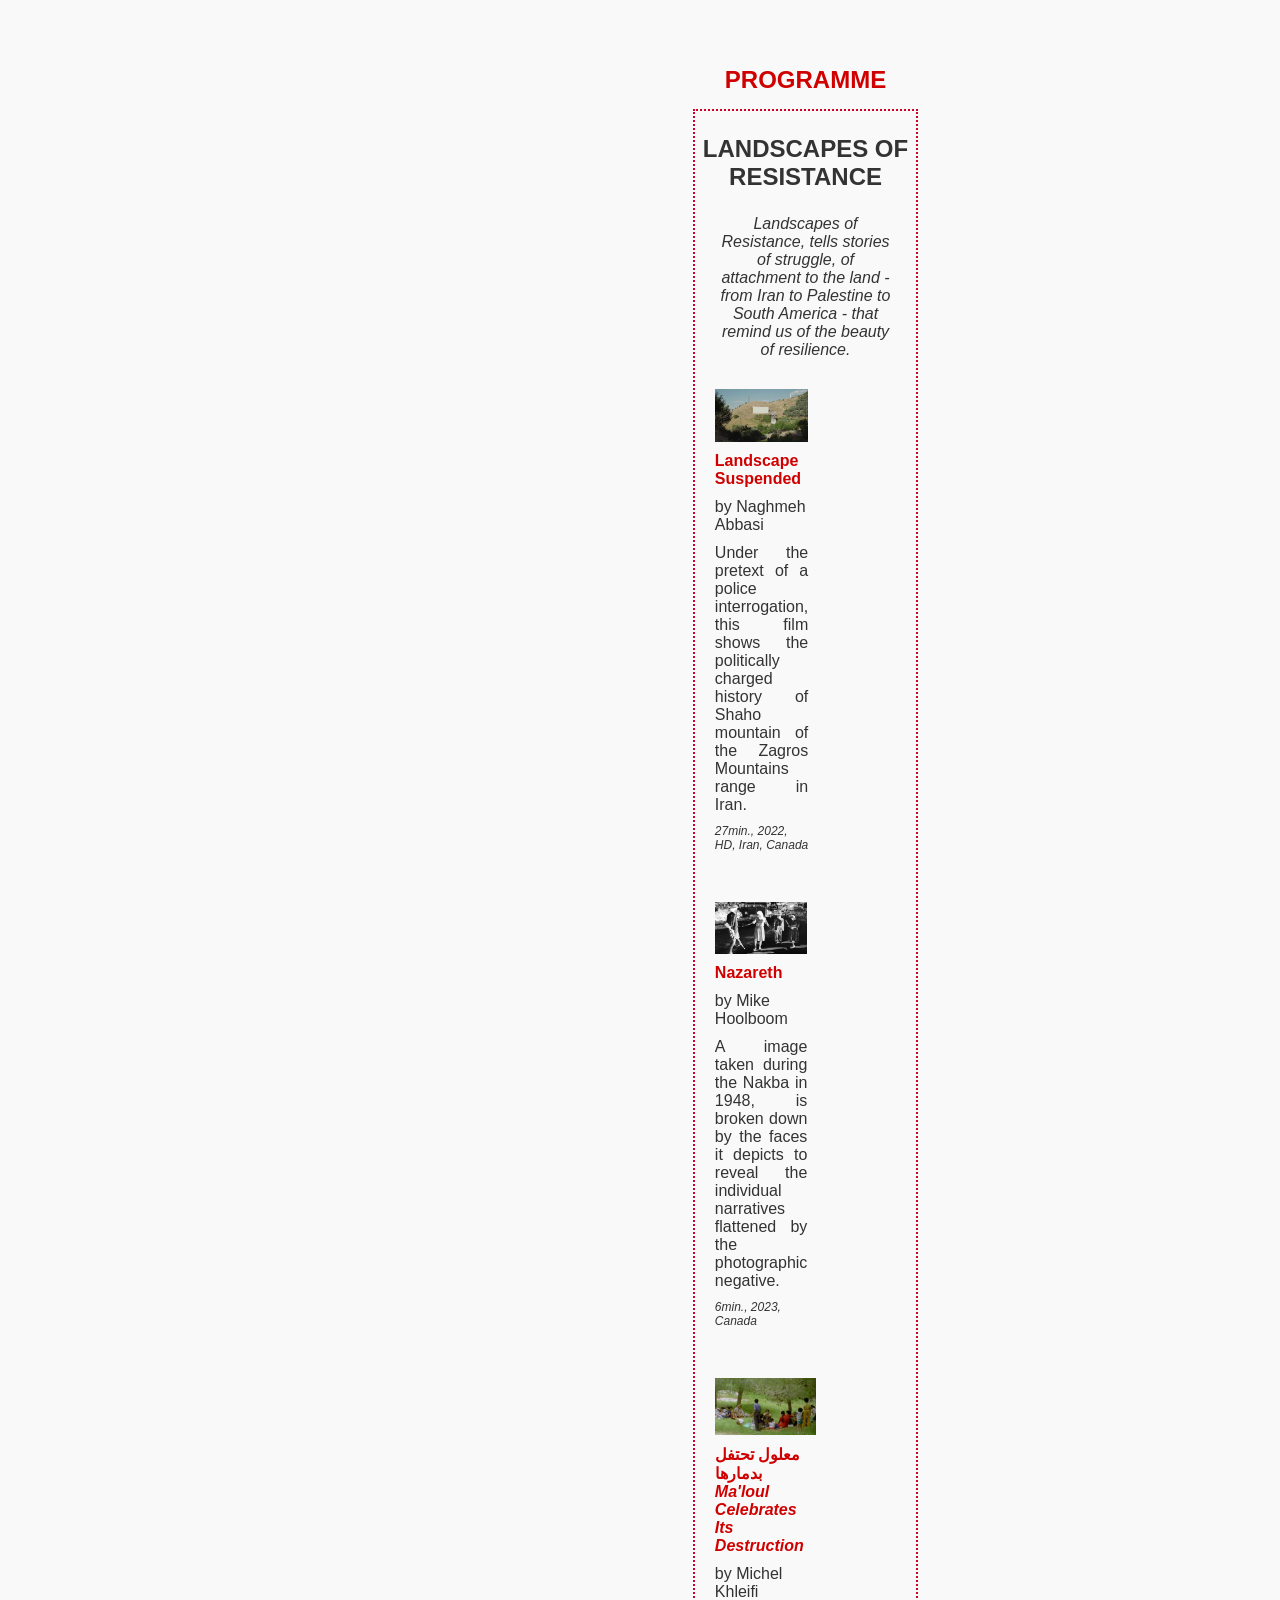
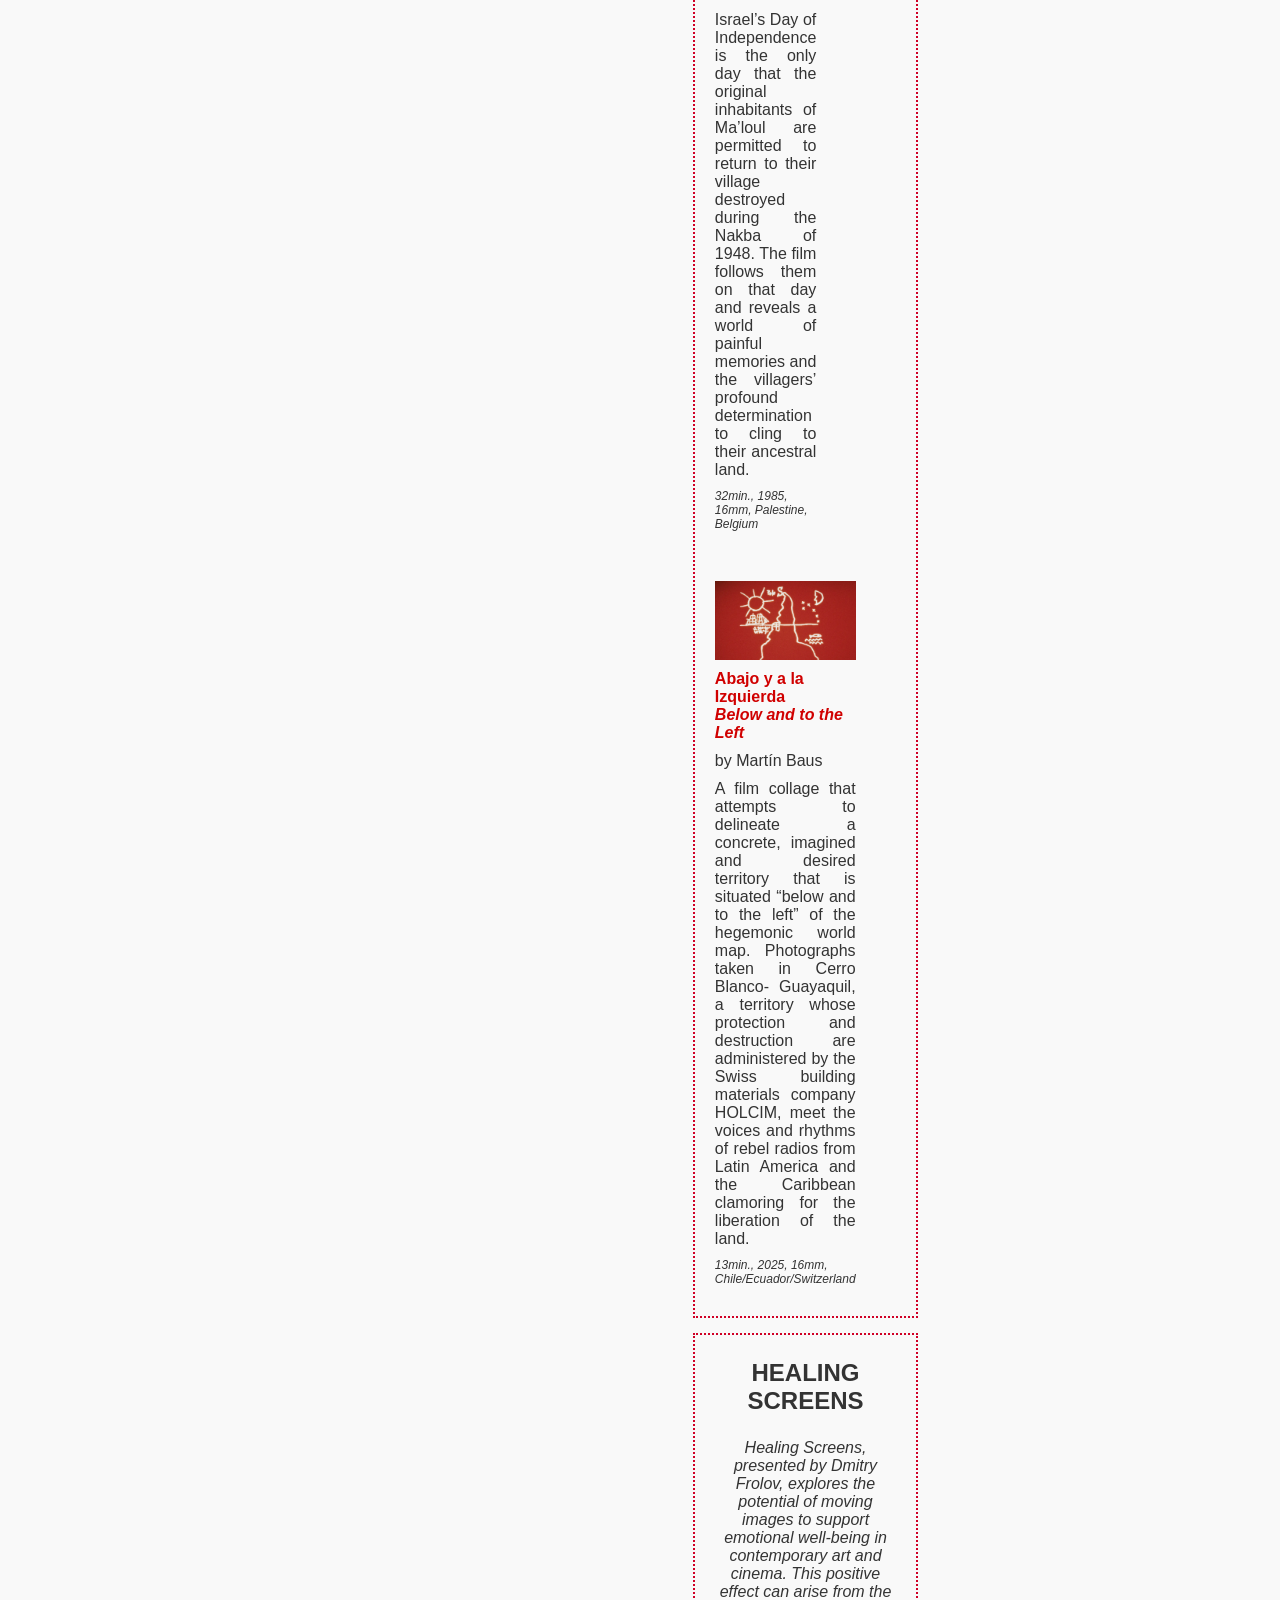
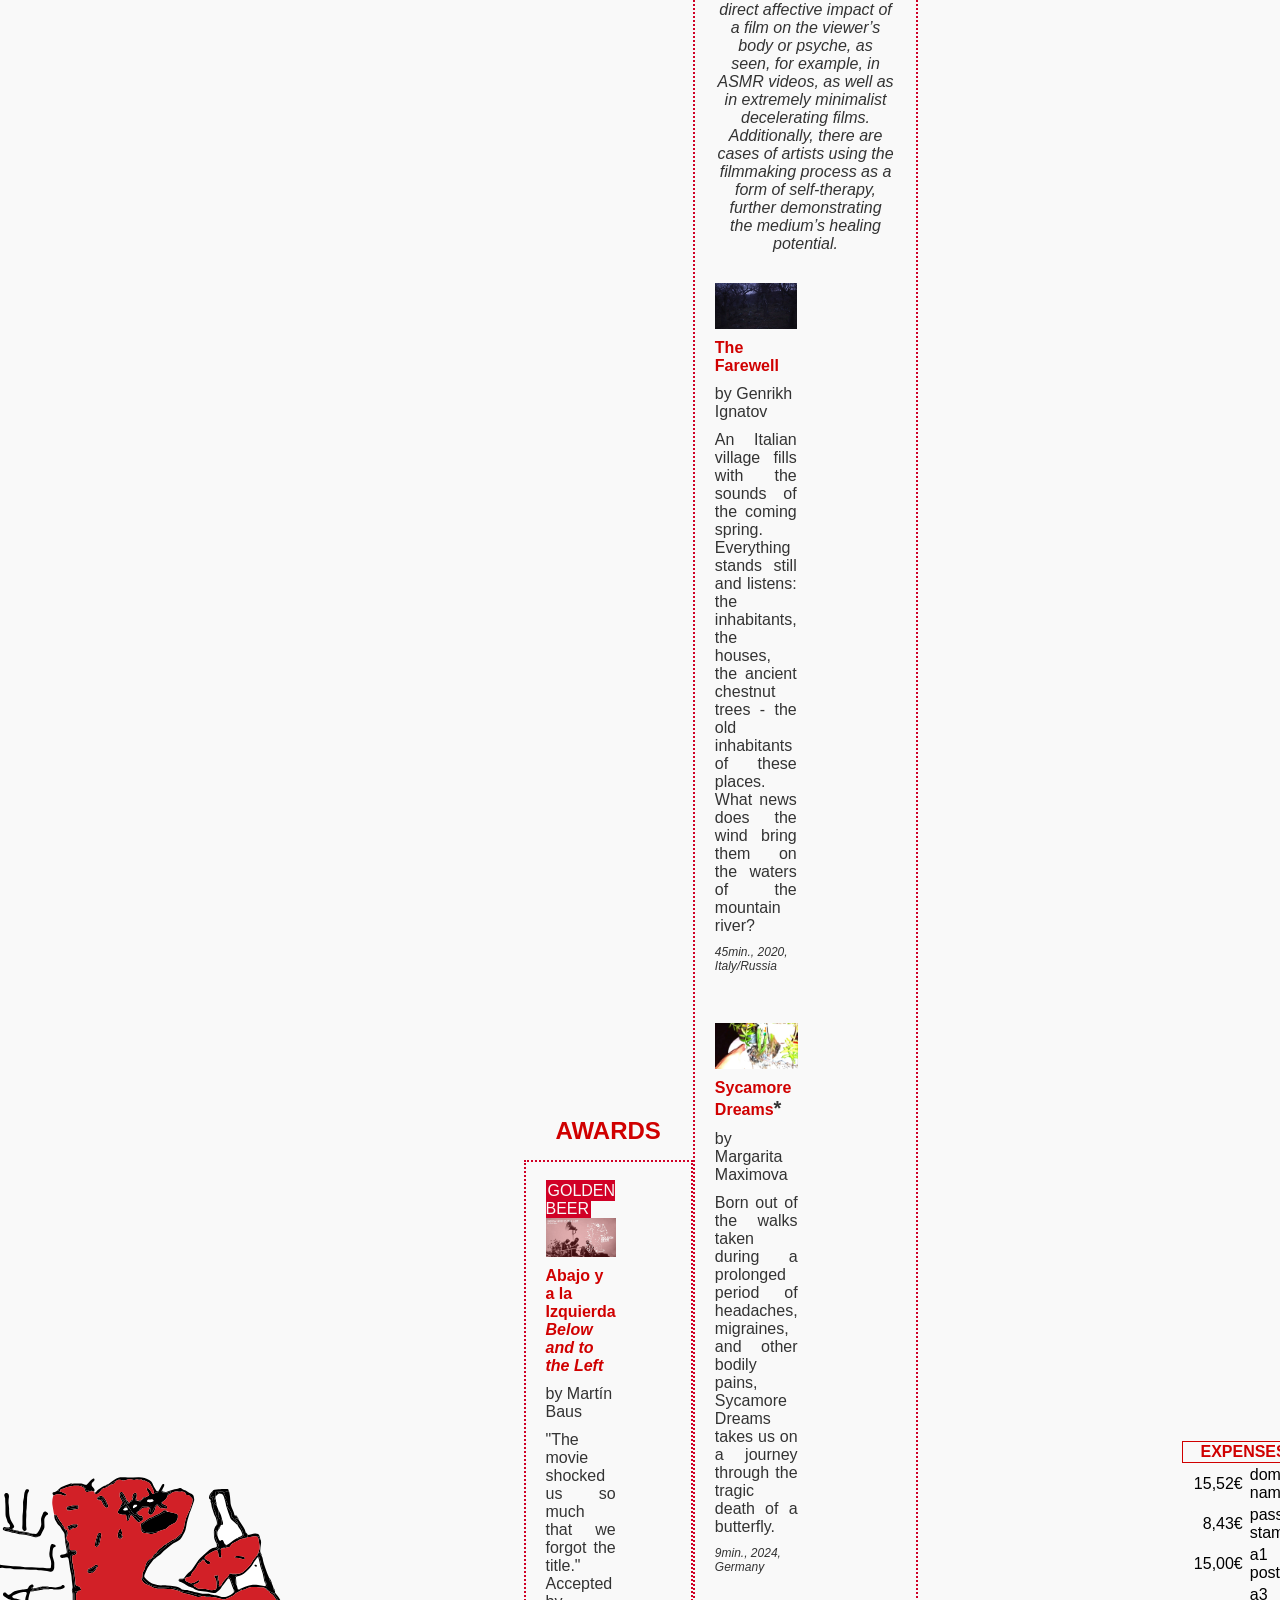
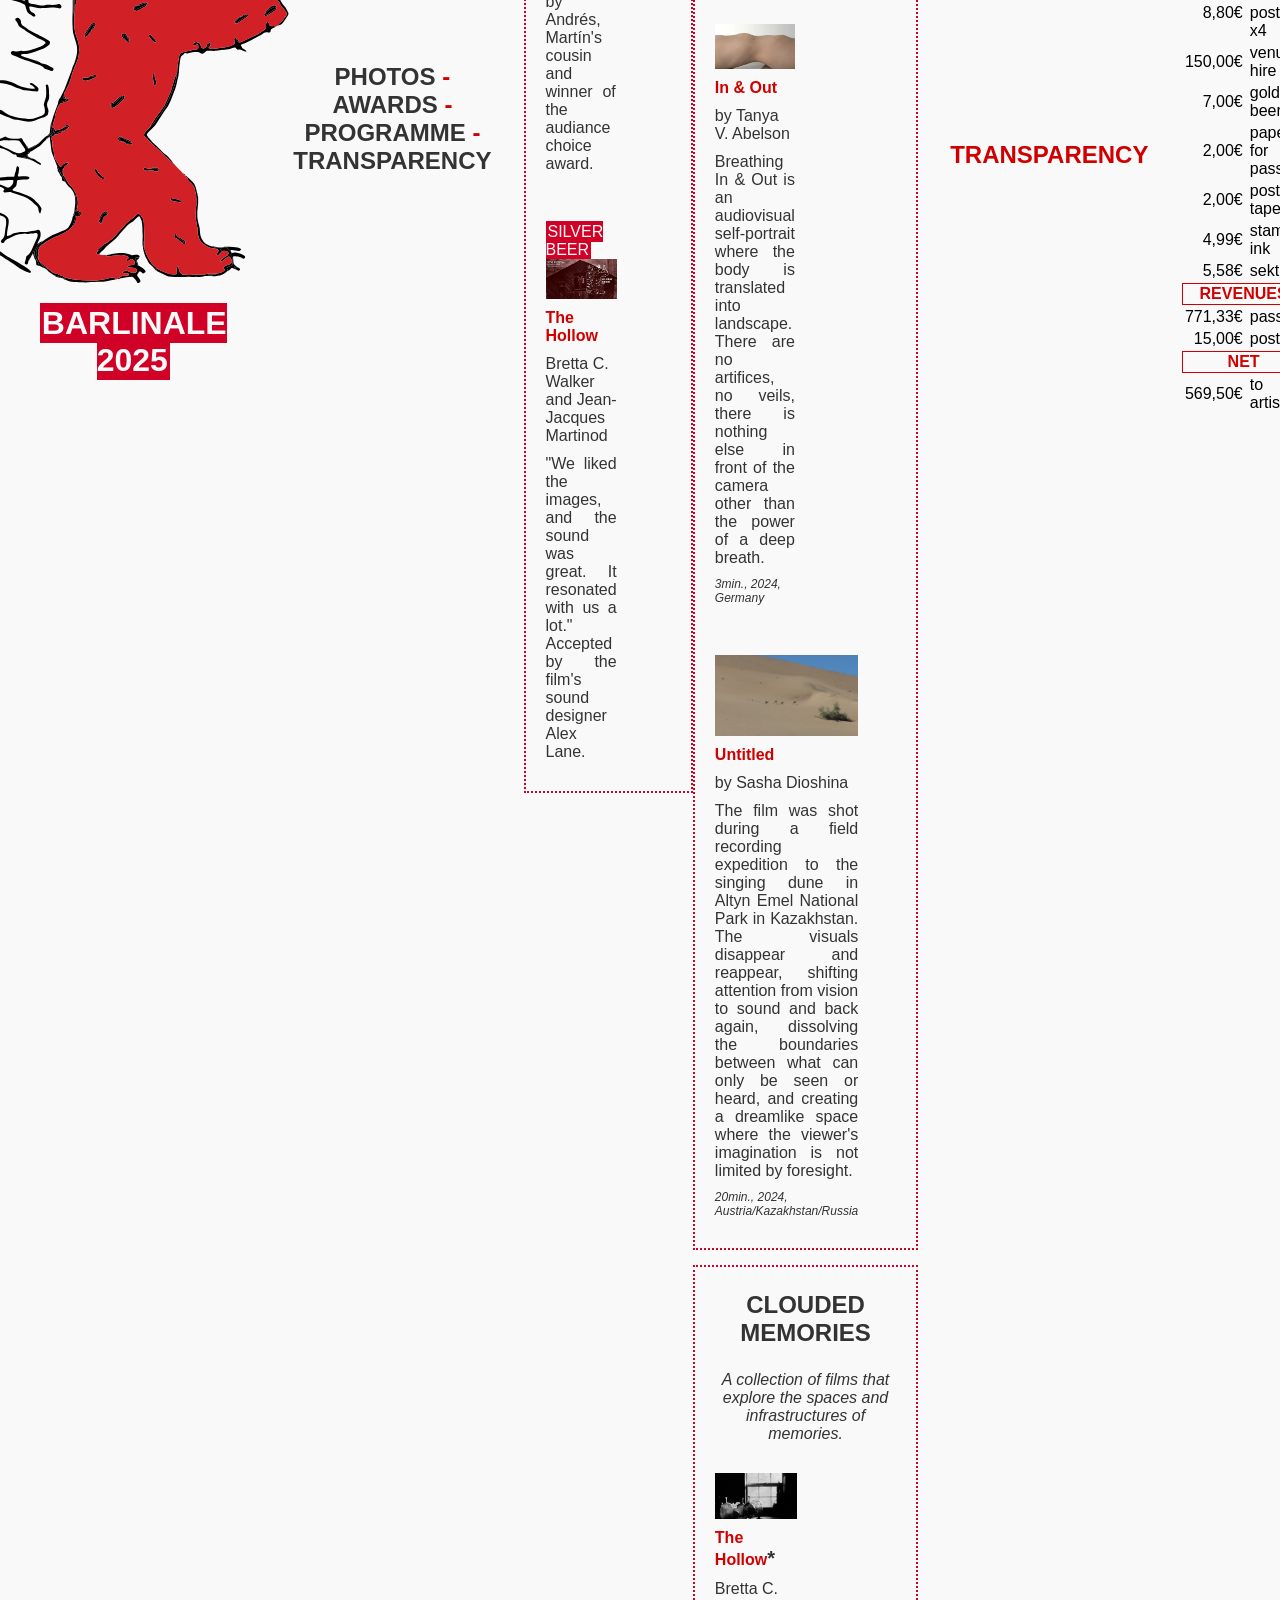
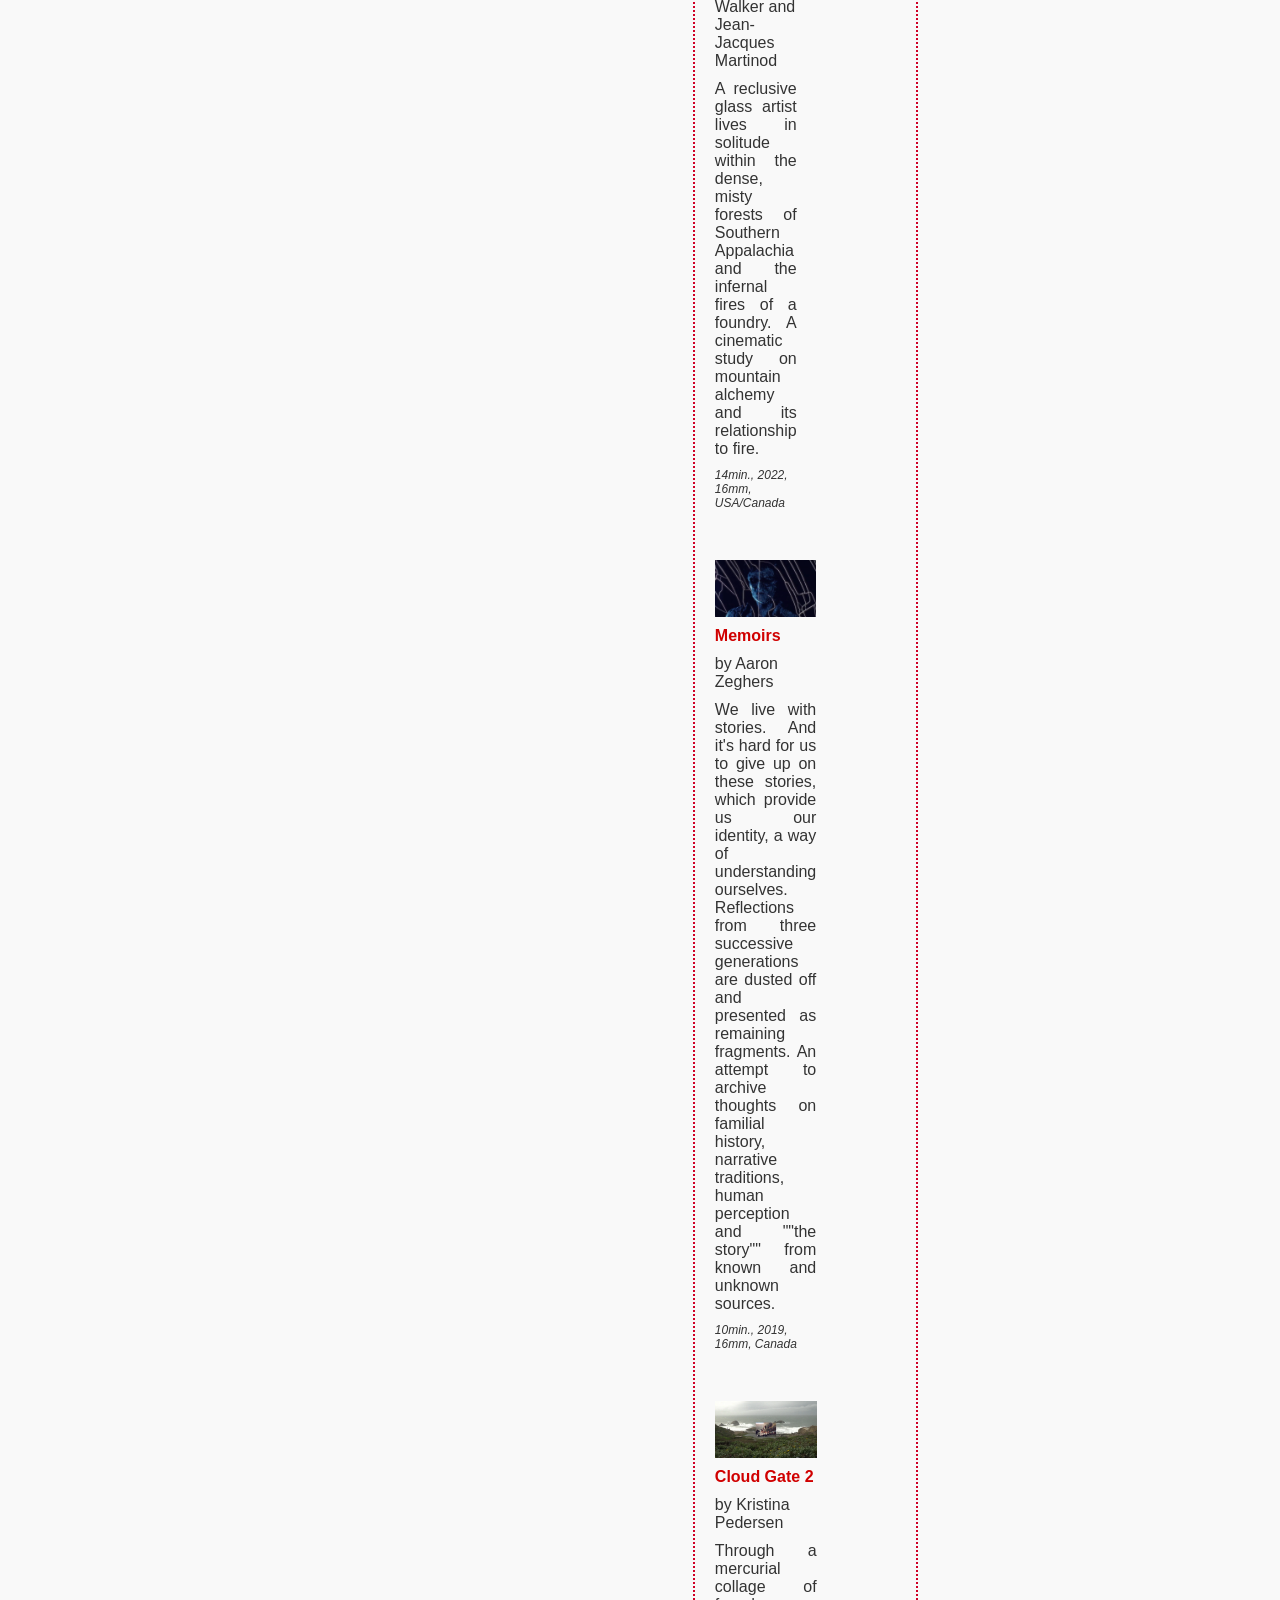
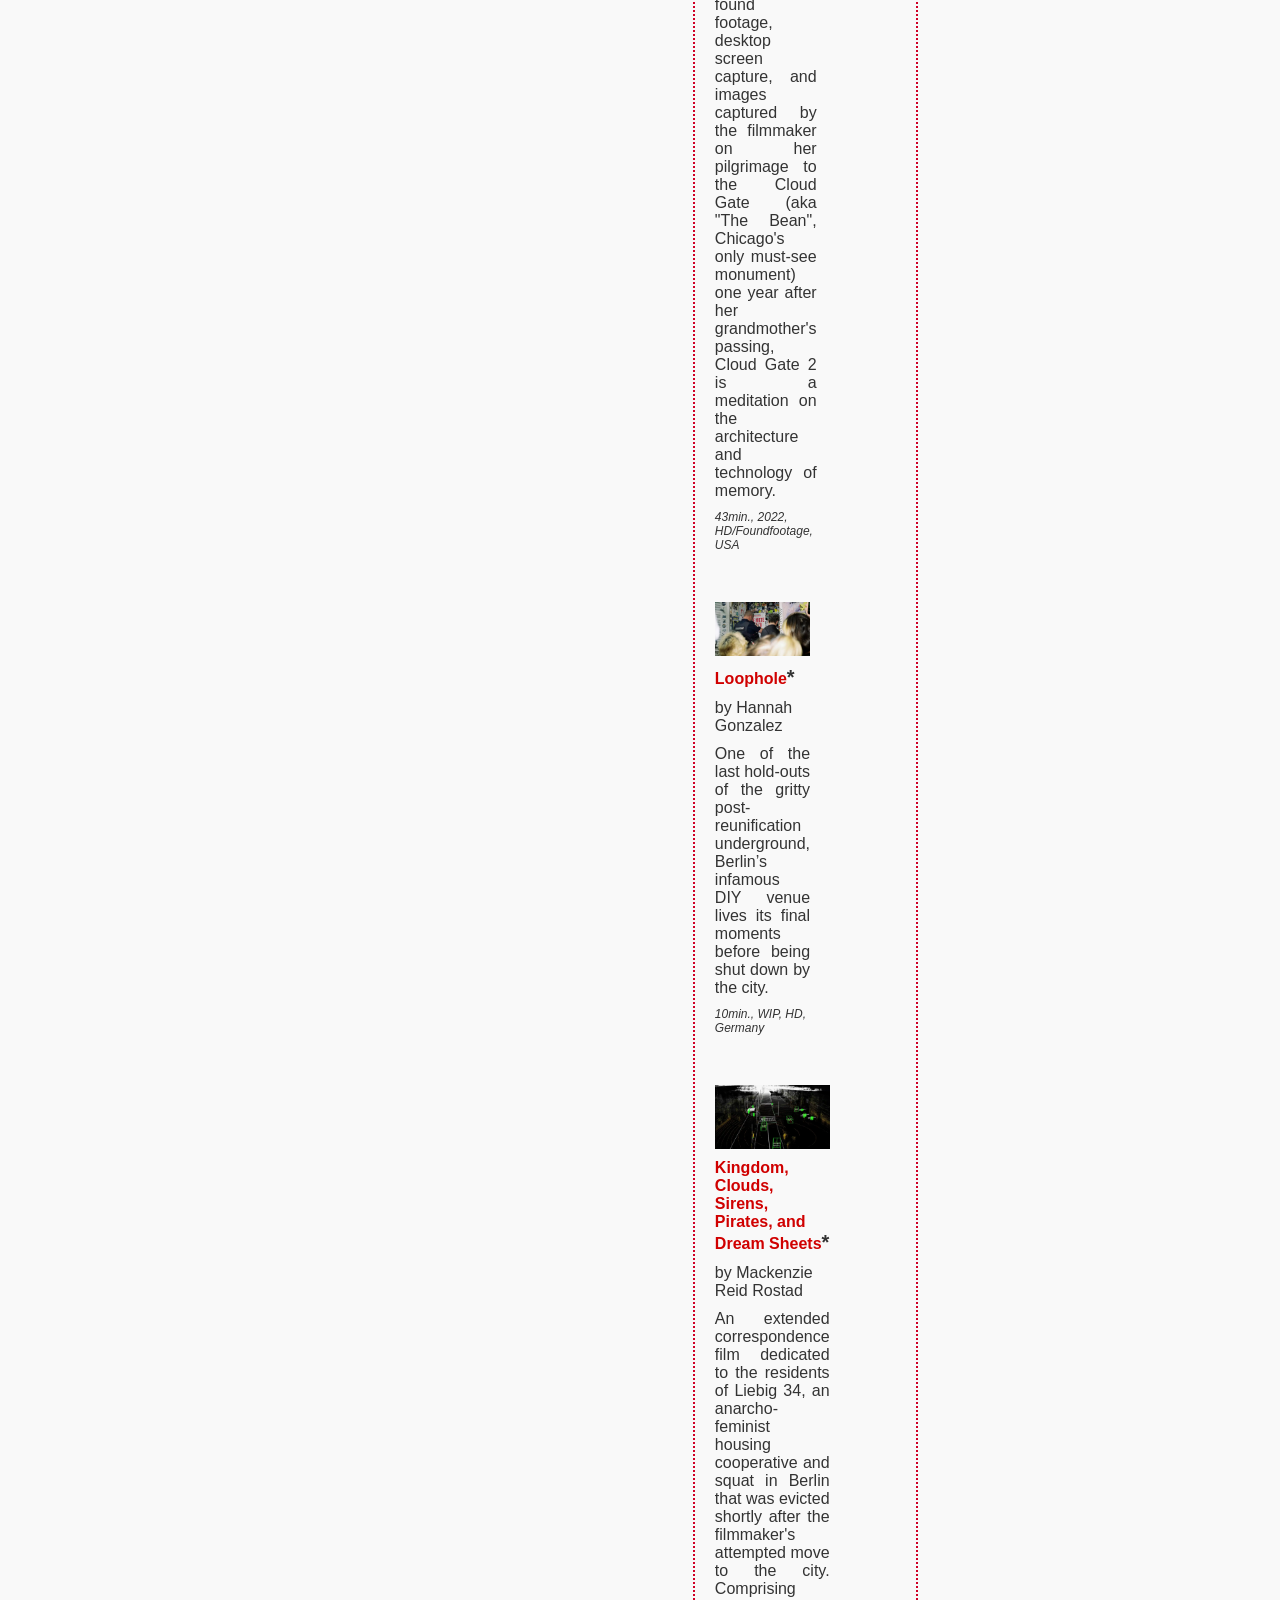
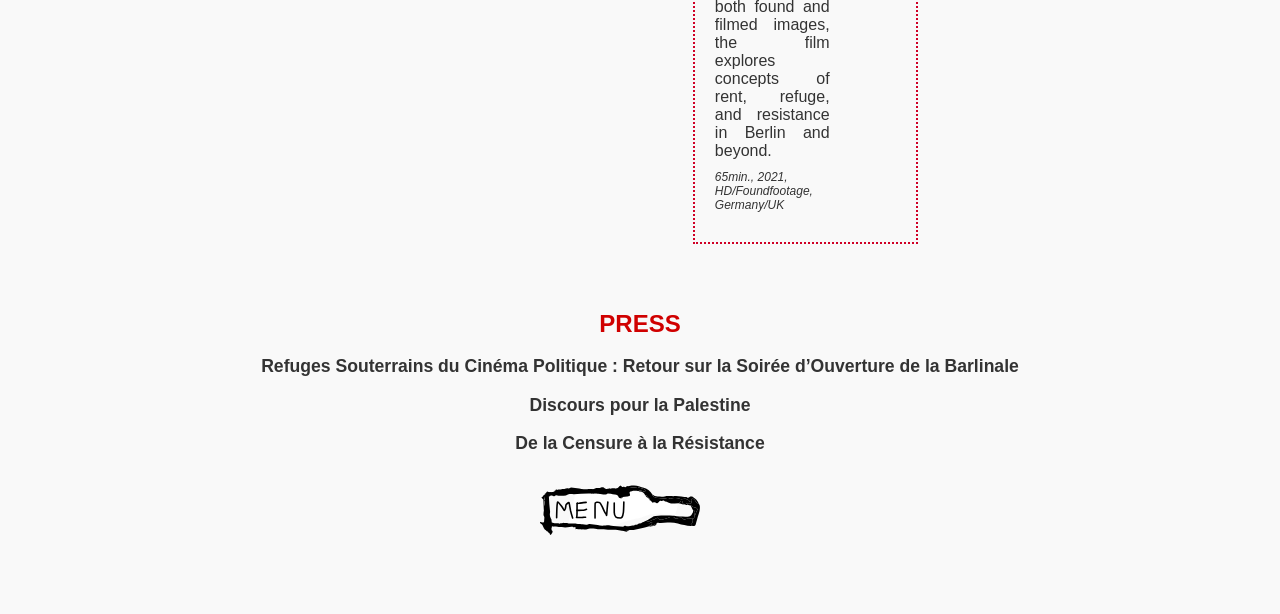
==== commit 30f533db: "Add files via upload" ====
--- a/2025.html
+++ b/2025.html
@@ -10,7 +10,7 @@
 <body>
   
 <div class="logo">
-    <a href="/2026">
+    <a href="/index">
        <svg width="4175" height="5351" viewBox="0 0 4175 5351" fill="none" xmlns="http://www.w3.org/2000/svg">
 <rect width="4175" height="5351" fill="none"/>
 <path d="M3871.45 1463.03L3433.48 1501.75C3376.14 1295.5 3303.62 1117.32 3220.3 920.155C3105.48 648.45 3228.95 723.281 3192.43 591.97C3152.75 449.212 3138.72 406.973 3099.04 264.215C3179.13 208.38 3214.71 221.976 3294.99 220.713C3313.05 284.475 3337.23 395.043 3352.52 441.93C3389.2 554.299 3446.94 576.063 3499.23 679.538C3540.13 760.469 3681.35 919.053 3714.51 992.3C3794.55 1169.26 3772.63 1267.55 3871.43 1463.03H3871.45Z" fill="white"/>
@@ -327,8 +327,6 @@
 <path d="M3352.55 1288.24C3345.33 1291.55 3339.92 1296.81 3336.49 1303.91C3332.59 1311.91 3328.99 1320.05 3325.25 1328.12C3306.79 1342.22 3291.83 1359.55 3277.43 1377.72C3262.19 1396.93 3247.49 1416.19 3238.22 1439.11C3233.36 1451.18 3223.55 1454.13 3211.6 1452.47C3212 1442.98 3205.58 1434.49 3208.29 1424.47C3214.28 1402.28 3209.98 1381.37 3198.91 1361.54C3196.12 1356.54 3196.93 1351.28 3198.51 1345.8C3200.39 1339.37 3202.3 1332.55 3202 1326.02C3201.76 1321.05 3198.56 1315.97 3195.85 1311.43C3192.63 1306.03 3187.66 1306.22 3178.68 1311.3C3174.57 1311.24 3170.46 1311.13 3166.35 1311.11C3146.44 1310.92 3144.45 1320.89 3153.56 1333.22C3169.57 1354.93 3176.5 1379.71 3177.42 1406.31C3178.09 1425.49 3178.22 1444.68 3178.73 1463.86C3179.24 1483.56 3161.19 1501.61 3142.97 1501.85C3111.45 1502.26 3079.8 1503.76 3049.68 1491.75C3039.28 1487.59 3028.53 1486.3 3017.49 1486.16C2998.31 1485.89 2979.12 1485.33 2959.91 1485.17C2948.6 1485.06 2937.66 1482.59 2928.71 1476.25C2916.3 1467.46 2902.86 1461.25 2889.11 1455.21C2882.28 1452.2 2880.51 1445.03 2879.68 1437.99C2889.08 1430.92 2894.27 1418.1 2909.56 1418.99C2915.65 1419.34 2922.26 1414.82 2928.28 1411.79C2943.87 1403.94 2951.04 1389.43 2956.82 1374.06C2956.98 1373.66 2954.88 1371.67 2953.81 1371.67C2949.89 1371.64 2945.35 1370.97 2942.12 1372.61C2926.46 1380.67 2910.15 1387.34 2895.58 1397.79C2880.91 1408.35 2860.44 1401.5 2845.2 1412.03C2842.57 1411.79 2839.77 1411.98 2837.3 1411.22C2817.07 1405.04 2797.56 1397.22 2779.45 1386.15C2778.81 1382.39 2776.55 1380.3 2772.82 1379.71L2771.77 1378.44C2771.31 1373.15 2770.83 1367.86 2770.34 1362.59C2770.96 1356.84 2771.55 1351.09 2772.17 1345.34C2775.66 1343.22 2779.51 1341.5 2782.62 1338.92C2790.36 1332.47 2799.04 1329.51 2809.09 1329.49C2815.89 1329.49 2822.87 1329.24 2829.46 1327.66C2832.95 1326.83 2836.01 1323.25 2838.73 1320.4C2840.55 1318.5 2841.84 1315.81 2842.62 1313.23C2849.88 1289.1 2864.31 1269.32 2880.43 1250.57C2896.58 1231.79 2909.77 1211.15 2921.32 1189.25C2928.95 1174.77 2938.36 1161.23 2946.96 1147.26C2955.5 1146.56 2962.76 1142.9 2968.83 1137.07C2974.74 1131.4 2980.17 1125.2 2986 1119.45C2991.16 1114.37 2997.74 1112.65 3004.81 1112.94C3010.26 1113.16 3015.72 1113.78 3021.17 1114.21L3020.71 1113.97C3021.39 1117.91 3021.01 1122.51 3022.94 1125.73C3031.41 1139.87 3043.45 1150.78 3057.15 1159.64C3064.22 1164.21 3072.68 1164.02 3080.77 1162.68C3089.58 1161.23 3096.14 1150.05 3094.1 1140.73C3092.56 1133.63 3088.56 1127.32 3081.95 1125.71C3064.24 1121.43 3050.08 1111.63 3036.49 1100.29C3034.53 1098.65 3031.6 1098.19 3029.12 1097.2L3029.37 1097.6C3030.25 1090.59 3028.86 1084.44 3022.84 1080C3022.89 1072.91 3024.26 1066.3 3030.2 1061.62C3066.93 1032.66 3104.9 1005.9 3148.86 988.404C3160.79 983.648 3172.34 981.391 3184.83 981.928C3195.8 998.211 3200.55 1016.56 3202.73 1035.72C3203.51 1042.49 3203.08 1049.51 3204.53 1056.09C3206.71 1065.87 3212.83 1073.07 3221.91 1077.66C3227.21 1080.32 3232.53 1079.95 3237.61 1077.56C3241.13 1075.92 3243.89 1067.72 3241.93 1062.94C3235.48 1047.36 3234.92 1031.13 3235.13 1014.66C3235.32 1001.01 3235.27 987.329 3235.32 973.679C3235.51 970.804 3235.72 967.902 3235.91 965.027L3235.64 965.323C3240.27 964.409 3243.19 961.561 3244.81 957.235C3247.09 956.671 3249.29 955.972 3251.5 955.112C3254.53 955.112 3257.57 955.085 3260.61 955.058C3267.43 955.354 3274.6 957.154 3281.03 955.703C3301.02 951.163 3320.74 945.386 3340.57 940.092C3348.98 937.862 3355.13 932.811 3359.22 925.153C3369.35 906.183 3385.47 893.715 3404.36 884.607C3425.37 874.477 3445.9 863.648 3465.51 850.912C3479.3 841.965 3494.26 835.113 3511.06 832.802C3523.2 831.136 3535.13 827.858 3547.22 825.682C3560.9 823.21 3573.99 819.743 3583.42 808.485L3583.36 808.754C3606.39 807.975 3629.12 806.577 3651.93 801.553C3673 796.931 3695.22 796.367 3715.24 808.431C3717.93 816.089 3721.5 823.532 3723.17 831.405C3729.35 860.451 3732.84 889.954 3738.4 919.134C3742.48 940.495 3741.33 962.125 3732.73 983.11C3728.73 992.891 3723.17 1002.83 3724.67 1014.25L3723.41 1016.32C3716.82 1018.58 3715.08 1023.68 3715.45 1030L3714.3 1032.09C3708.09 1035.21 3706.4 1040.56 3706.99 1047.03C3706.99 1047.03 3706.43 1048.22 3706.43 1048.19C3698.47 1057.4 3690.98 1067.08 3682.46 1075.73C3665.96 1092.47 3653.76 1111.87 3642.91 1132.59C3634.74 1148.2 3625.74 1164.1 3613.89 1176.89C3587.9 1204.92 3560.04 1231.17 3532.58 1257.8C3526.8 1263.41 3520.03 1268.65 3512.78 1271.98C3491.6 1281.74 3469.73 1289.05 3445.79 1288.43C3422.6 1287.81 3399.39 1288.05 3376.2 1287.89L3375.98 1287.81C3364.38 1277.71 3363.01 1277.76 3352.55 1288.21V1288.24ZM3524.46 1097.98C3530.4 1097.2 3534.46 1096.77 3538.49 1096.1C3539.78 1095.88 3540.94 1094.97 3542.2 1094.57C3548 1092.71 3550.42 1081.35 3545.75 1077.21C3542.74 1074.55 3539.73 1071.54 3536.18 1069.85C3504.23 1054.61 3470.48 1052.86 3436.09 1057.4C3430.85 1058.1 3425.85 1061.03 3420.86 1063.21C3417.01 1064.87 3414.49 1067.64 3414 1072.18C3413.63 1075.7 3417.31 1079.65 3422.01 1079.57C3449.66 1079.2 3475.88 1086.67 3502.19 1093.79C3510.01 1095.91 3518.15 1096.82 3524.44 1097.98H3524.46Z" fill="#D22027"/>
 </svg>
 
-    </a>
-</div>
 
   <div class="sticky-title" id="BARLINALE"><mark>BARLINALE 2025</mark></div>
 
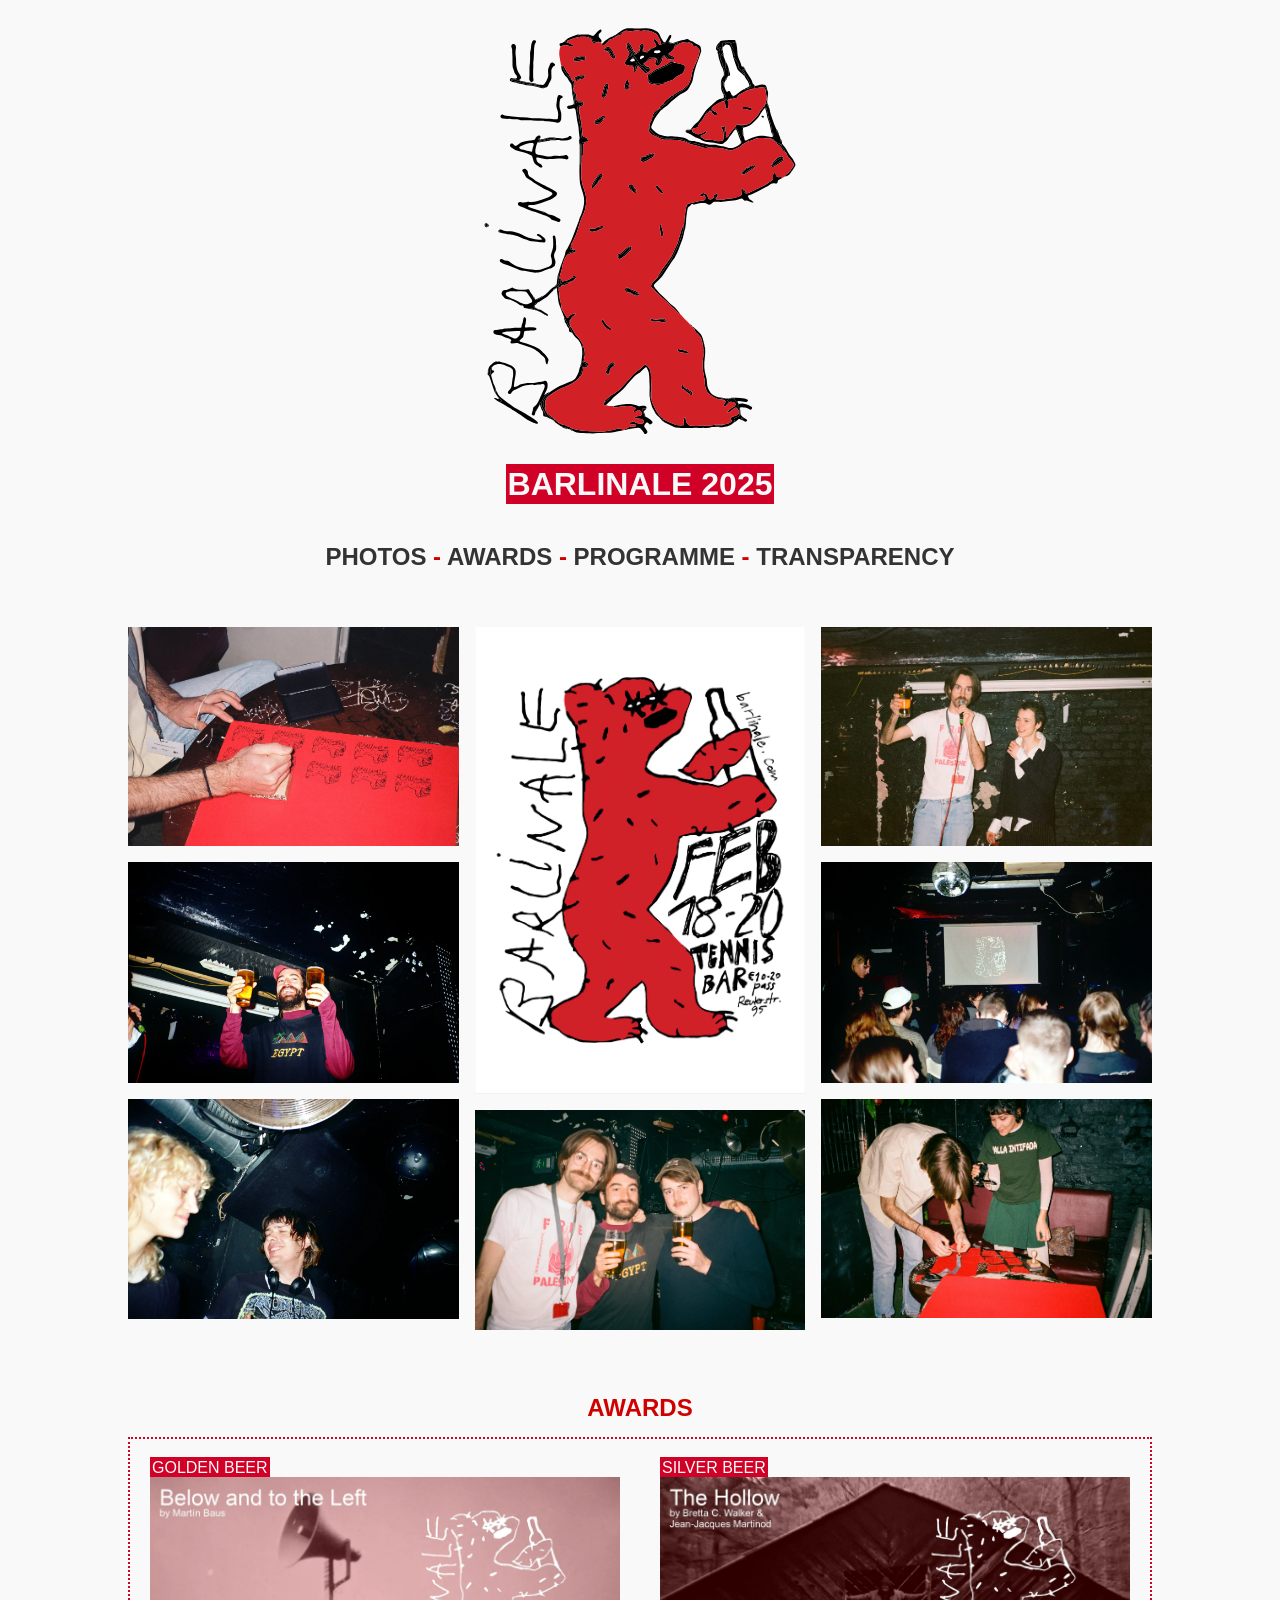
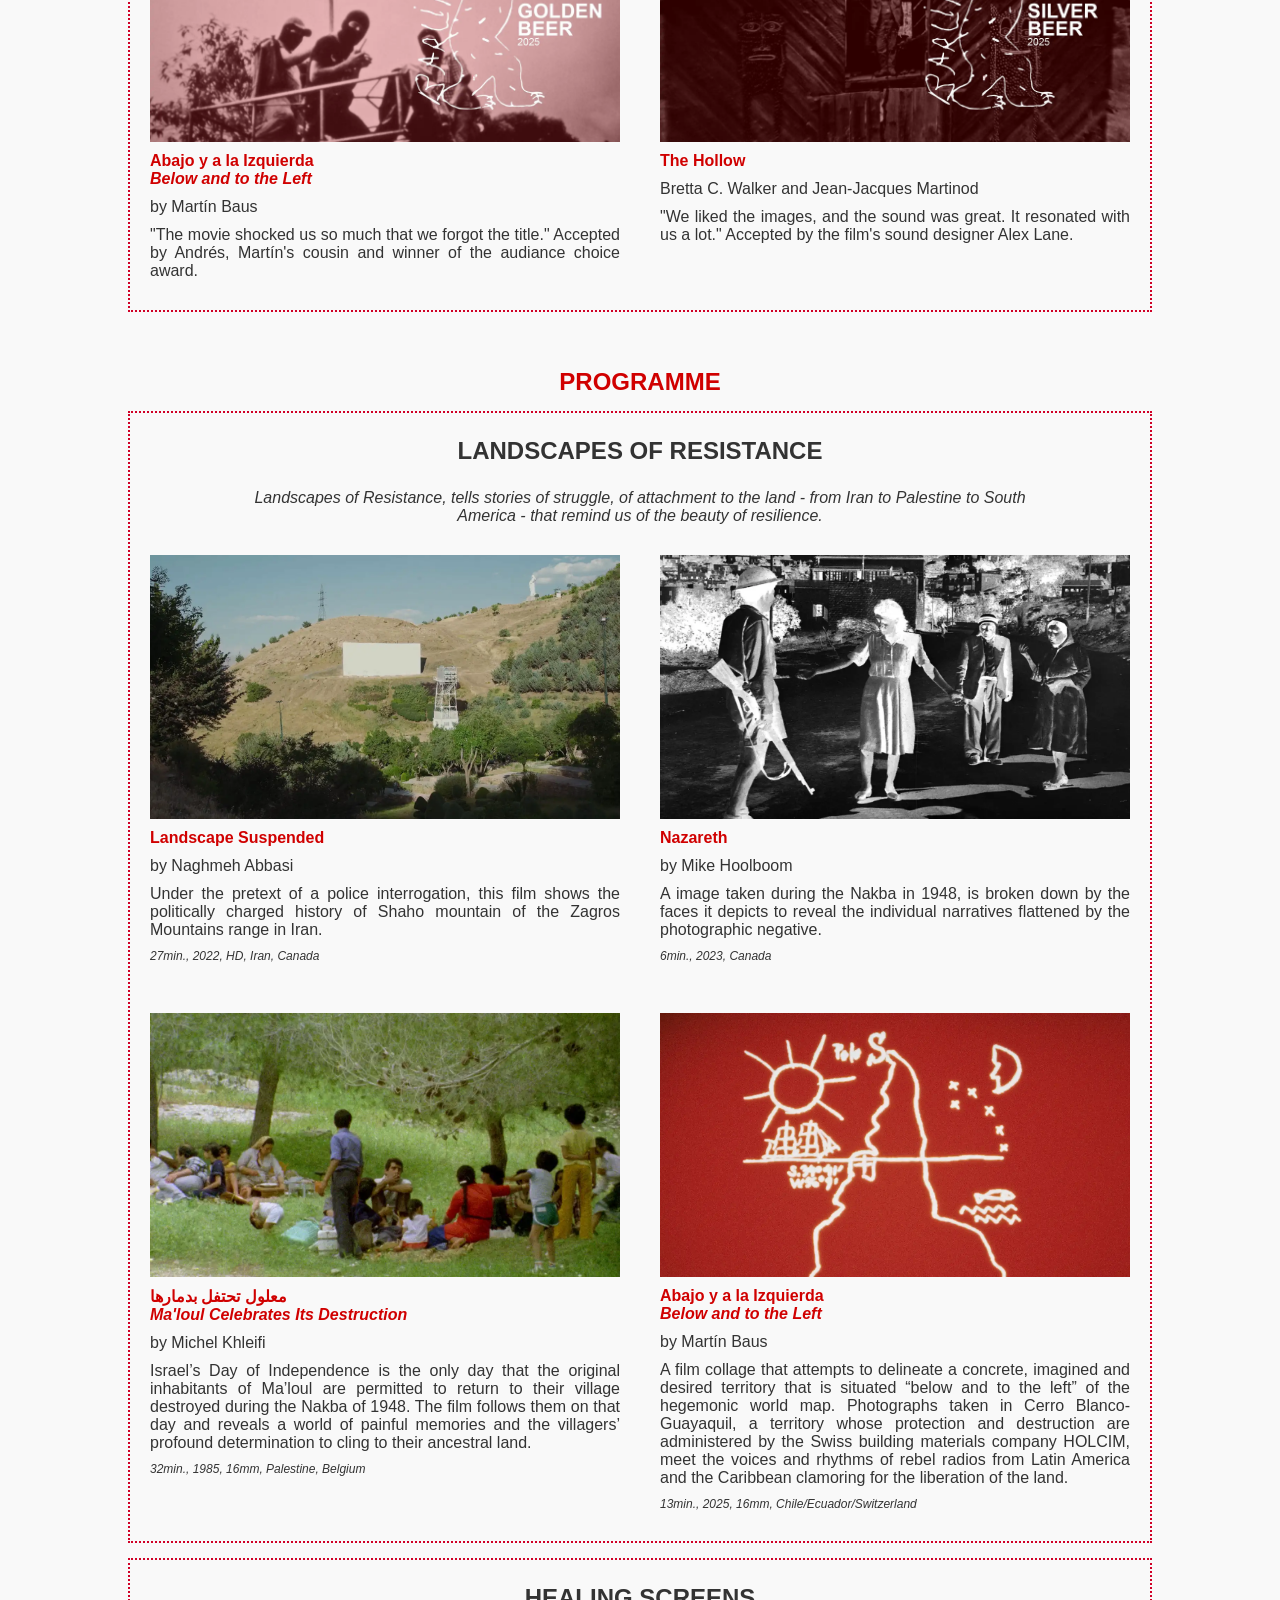
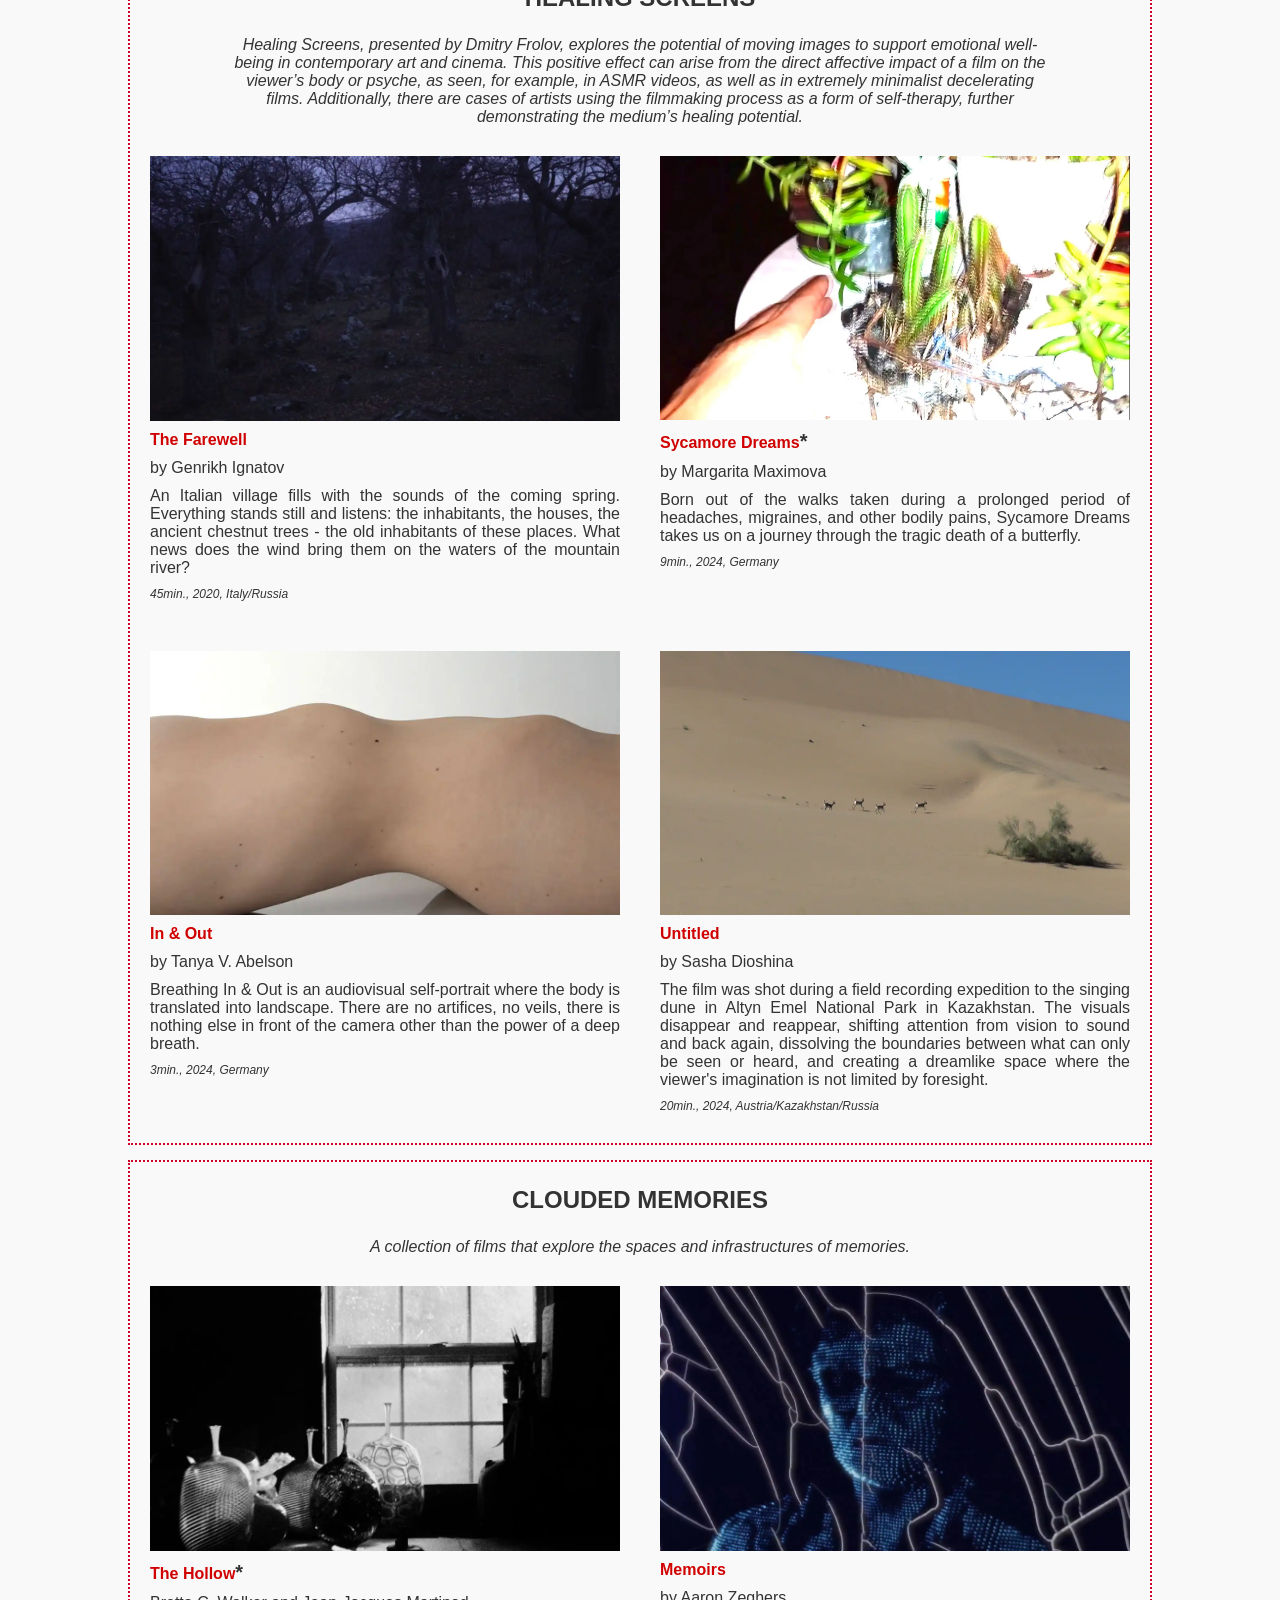
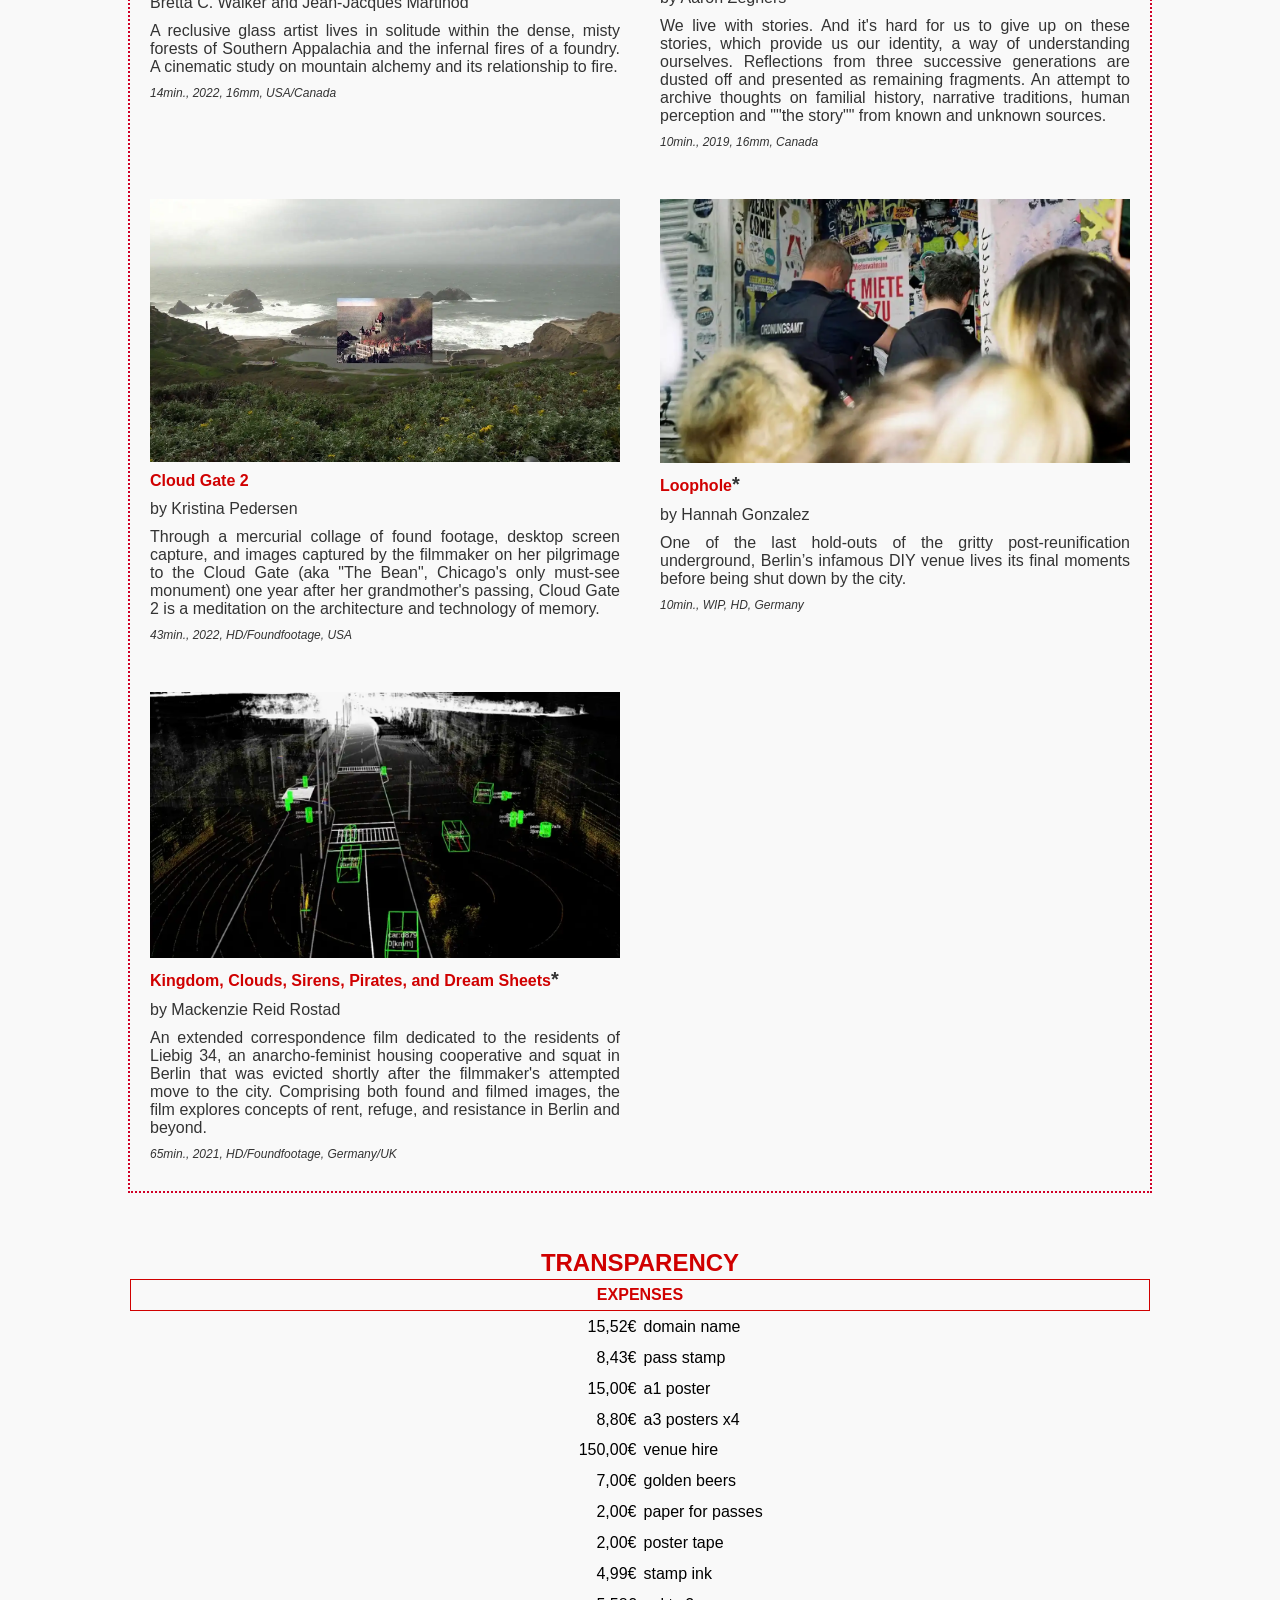
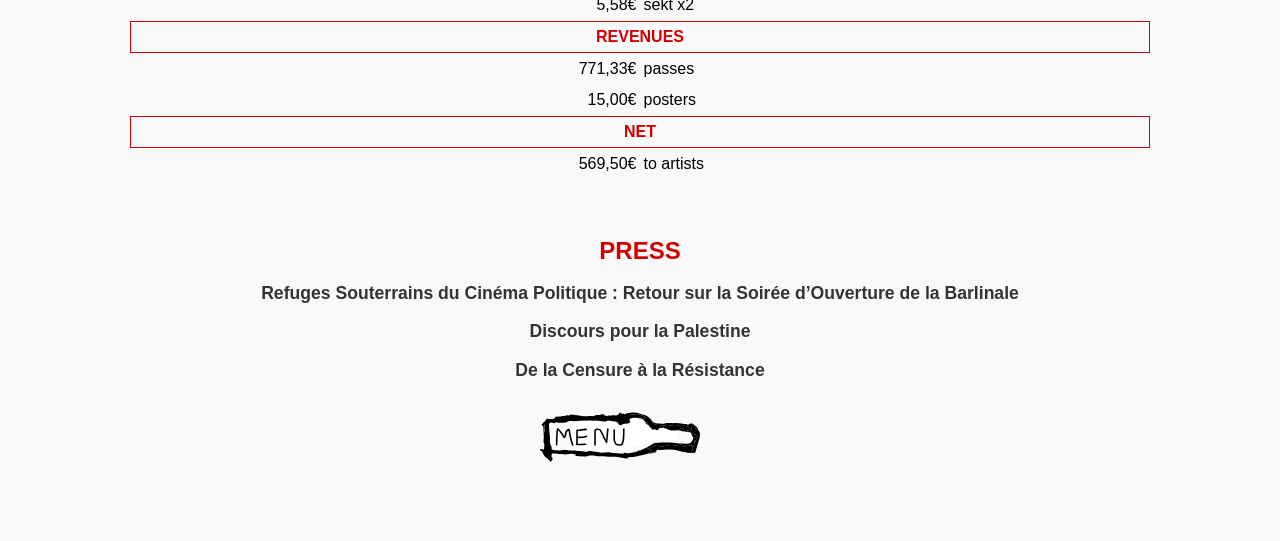
==== commit 5e2a17ae: "Add files via upload" ====
--- a/2025.html
+++ b/2025.html
@@ -326,6 +326,8 @@
 <path d="M1060.44 517.004C1057.94 507.842 1054.77 498.787 1053.08 489.49C1047.16 457.139 1041.12 424.761 1036.31 392.222C1030.59 353.664 1034.59 315.59 1045.26 278.188C1046.36 274.319 1048.88 270.879 1050.74 267.225C1056.17 267.709 1061.19 267.547 1066.13 264.081C1071.59 260.239 1077.77 255.349 1083.9 254.919C1108.21 253.199 1132.64 249.41 1156.63 259.191C1169.13 264.269 1182.78 266.661 1196.05 269.724C1202.71 271.255 1209.62 271.04 1214.96 265.559C1219.02 261.394 1214.67 251.345 1205.4 245.568C1196.18 239.845 1186.78 233.88 1176.68 230.199C1163.94 225.577 1150.42 223.159 1137.23 219.773C1136.99 215.662 1136.72 211.578 1136.53 207.467C1136.08 196.397 1141.8 189.276 1151.69 185.649C1158.03 183.338 1164.69 181.054 1171.33 180.705C1182.75 180.087 1192.29 176.406 1201.53 169.635C1211.42 162.38 1222.38 155.689 1235.06 155.286C1254.52 154.668 1272.28 146.688 1291.17 143.759C1299.23 142.497 1307.21 139.89 1315.3 139.595C1335.82 138.842 1356.38 139.165 1376.91 138.869C1388.14 138.708 1398.59 141.449 1408.53 146.446C1414.66 149.509 1420.65 152.922 1426.97 155.501C1445.8 163.213 1460.71 173.826 1460.85 196.88C1460.85 199.379 1462.54 202.12 1464.07 204.296C1470.55 213.593 1478.58 220.875 1490.7 221.224C1496.13 221.386 1502.39 222.245 1506.88 219.988C1523.51 211.632 1541.7 213.674 1559.11 210.691C1565.69 212.384 1572.28 214.104 1578.89 215.797C1580.61 220.526 1582.33 225.228 1584.02 229.957C1583.64 237.615 1586.65 243.15 1594.28 245.407C1612.88 250.888 1629.27 248.363 1642.51 232.698C1652.19 221.251 1664.44 211.524 1672.07 198.949C1679.84 186.16 1690.05 178.824 1703.16 174.015C1712.13 170.736 1721.21 167.62 1730.4 165.013C1753.22 158.538 1772.62 146.473 1789.6 130.163L1789.41 130.271C1821.87 124.897 1848.6 110.952 1864.4 80.4816C1883.05 62.882 1905.78 61.4042 1929.48 64.333C1934.88 65.0047 1940.31 66.0795 1945.47 67.7991C1957.64 71.8833 1969.49 71.5071 1981.69 67.7723C1990.8 64.9778 2000.44 63.9299 2009.61 61.2161C2029.84 55.2242 2050.1 55.681 2070.38 60.2219C2090.75 64.7629 2110.82 65.354 2131.19 59.6845C2137.4 57.938 2145.11 57.9649 2151.18 60.0338C2164.83 64.6285 2177.65 64.9778 2191.11 59.6576C2194.12 58.4754 2200.43 59.8726 2202.21 62.2908C2210.48 73.6835 2220.34 76.9348 2233.72 72.5282C2237.11 71.3997 2242.46 72.5282 2245.49 74.624C2257.99 83.3297 2271.85 88.838 2285.99 93.9701C2299.66 98.9141 2308.31 108.963 2314.71 121.726C2321.43 135.134 2328.44 148.462 2336.31 161.225C2352.57 187.449 2362.05 215.394 2360.74 246.535C2350.58 249.142 2341.79 247.422 2335.53 238.26C2333.22 234.874 2330.94 231.435 2329.25 227.727C2319.28 206.177 2300.82 191.372 2286.15 173.585C2283.84 170.79 2279.05 169.796 2275.26 168.479C2270.86 166.948 2263.58 173.719 2264.71 178.126C2268.09 191.319 2271.26 204.592 2279.13 216.146C2284.51 224.046 2289.59 232.16 2294.29 240.463C2302.16 254.381 2300.15 263.92 2287.52 271.847C2273.65 280.525 2259.68 289.097 2243.48 292.912C2239.21 289.043 2233.89 286.84 2228.67 288.855C2223.89 290.709 2218.76 293.853 2215.88 297.91C2213.01 301.967 2212.71 307.879 2211.29 312.984L2211.77 312.232C2208.84 315.214 2205.94 318.197 2203.01 321.179L2203.5 320.722C2200.57 323.57 2197.67 326.419 2194.74 329.267L2195.03 329.079C2187 329.025 2178.96 328.891 2170.93 328.891C2163.89 328.891 2157.84 331.094 2153.79 337.274C2148.31 336.199 2142.85 335.124 2137.37 334.05C2137.29 320.427 2135.44 307.234 2128.07 295.357L2127.99 295.922C2130.6 292.885 2134.9 290.172 2135.54 286.786C2138.36 272.088 2137.4 257.23 2135.06 242.532C2134.12 236.621 2122.14 229.5 2115.58 230.629C2104.13 232.59 2095.05 239.066 2090.24 249.034C2084.97 259.916 2081.32 271.766 2078.47 283.562C2076.24 292.832 2076.91 302.532 2083.63 310.566C2085.03 314.703 2084.25 318.304 2080.97 321.26C2064.74 326.849 2054.56 338.967 2046.44 353.342C2045.85 355.384 2045.48 357.453 2045.31 359.576C2042.41 359.173 2039.54 358.743 2036.64 358.34C2026.45 347.995 2016.3 337.65 2006.11 327.332C2004.26 322.2 2002.86 316.88 2000.5 311.99C1986.79 283.669 1970.11 256.988 1954.5 229.742C1951.41 224.341 1946.49 222.272 1940.9 222.326C1935.55 222.38 1929.99 222.998 1924.89 224.61C1919.54 226.303 1915.1 230.521 1914.27 236.191C1910.91 259.487 1910.62 282.514 1922.31 304.171C1928.78 316.181 1935.36 328.031 1942.75 339.585C1950.49 351.676 1950.12 365.756 1941.17 378.223C1937.97 382.657 1934.5 386.983 1930.61 390.798C1921.69 399.558 1921.66 410.198 1923.43 421.349C1915.19 433.816 1906.8 446.176 1898.77 458.751C1895.87 463.292 1893.34 468.182 1891.35 473.18C1885.47 487.905 1890.36 499.889 1904.14 507.036C1917.68 514.049 1931.84 517.918 1947.16 517.945C1959.39 517.945 1971.61 518.267 1983.81 518.858C1992.33 519.288 1999.88 526.006 2000.82 533.825C2002.14 544.6 2003.02 555.401 2004.1 566.203C2001.81 577.3 2003.16 587.403 2011.86 595.652C2017.48 600.999 2029.19 599.548 2032.66 592.777C2034.46 589.257 2036.15 585.629 2037.44 581.921C2043.54 564.268 2049.51 546.588 2055.53 528.908C2066.78 526.651 2077.75 526.973 2083.87 538.366C2099.56 567.627 2126.97 586.194 2148.41 610.188C2150.16 612.123 2152.66 613.681 2155.1 614.622C2158.79 616.046 2162.68 617.47 2166.55 617.604C2172.57 617.846 2176.04 613.359 2179.07 608.791C2188.31 604.76 2197.53 600.73 2204.6 593.153C2214.11 592.024 2218.41 586.543 2219.64 577.085C2221.34 563.972 2215.53 553.225 2210.16 542.289C2205.57 532.911 2198.9 527.161 2187.4 530.789C2185.09 531.514 2181.73 531.514 2179.8 530.332C2170.55 524.689 2161.55 518.617 2152.61 512.49C2145.97 507.949 2143.71 499.889 2146.53 490.645C2148.12 485.46 2150.37 480.516 2152.34 475.437C2155.64 473.234 2158.95 471.031 2162.22 468.854C2178.56 468.236 2186.89 456.709 2194.9 444.779C2198.36 442.603 2202.31 440.91 2205.22 438.115C2213.73 430.001 2223.68 426.75 2235.28 427.368C2251.75 428.227 2268.25 429.141 2283.68 421.134C2285.91 419.979 2289.05 420.597 2291.79 420.435C2300.15 419.925 2308.42 430.861 2303.75 437.309C2294.64 449.884 2290.82 464.475 2286.28 478.742C2284.72 483.659 2284.78 490.081 2286.58 494.891C2291.17 507.17 2300.39 515.07 2313.5 517.864C2325.65 520.444 2335.43 515.822 2342.41 506.391C2356.17 487.743 2370.06 469.069 2375.65 445.854C2378.23 435.187 2381.35 424.627 2384.65 414.148C2390.11 396.709 2402.63 392.787 2415.39 404.34C2419.45 408.022 2423.24 412.025 2427.08 415.975C2442.58 431.935 2461.18 438.411 2483.24 434.461L2517.66 438.76C2527.19 442.092 2531.95 440.453 2532.19 433.682C2532.43 426.991 2532.7 420.247 2532.16 413.584C2531.57 406.356 2527.38 399.826 2520.8 398.214C2503.49 393.969 2490.73 380.722 2473.78 375.859C2471.06 375.079 2468.78 369.759 2467.95 366.159C2467.06 362.397 2468.13 358.152 2468.35 354.121C2474.72 349.285 2480.95 344.206 2487.51 339.638C2514.94 320.588 2533.51 295.384 2541.54 262.738C2552.93 255.026 2568.33 255.376 2578.33 245.219C2592.38 230.951 2610.09 224.932 2628.6 218.914C2643.62 214.023 2657.65 211.874 2672.67 216.657C2686.07 220.929 2699.67 220.875 2713.27 217.812C2730.25 213.97 2745.56 221.251 2761.17 225.47C2768.05 227.324 2770.44 234.82 2772.51 241.565C2776.52 254.704 2785.01 263.06 2799.36 262.415C2812.82 261.824 2823.19 267.467 2832.43 276.173C2840.41 283.696 2848.2 291.408 2855.92 299.2C2862.02 305.353 2864.27 312.903 2864.19 321.609C2863.98 349.312 2857.88 375.724 2848.02 401.492C2840.71 420.623 2832.38 439.486 2829.99 460.122C2824.16 463.856 2818.16 468.075 2816.71 475.007C2814.13 487.26 2808.92 498.303 2803.01 509.024C2787.1 537.909 2775.71 568.406 2769.24 600.73C2764.96 622.038 2758.57 643.076 2756.45 664.572C2753.68 692.597 2738.15 715.732 2730.81 741.849C2728.21 751.119 2723.8 759.61 2716.97 766.65C2704.05 769.632 2697.12 780.541 2688.12 788.629C2663.8 810.528 2639.56 832.399 2608.42 844.652C2602.13 847.124 2596.11 850.698 2590.66 854.701C2567.53 871.71 2543.24 886.703 2517.44 899.331C2514.16 900.944 2512.15 905.162 2509.54 908.172C2493.77 916.555 2479.45 926.738 2466.31 939.018C2453.36 951.109 2437.93 960.594 2425.41 973.061C2412.92 985.502 2402.68 1000.23 2391.48 1013.93C2386.88 1014.6 2384.36 1017.21 2383.9 1021.83L2383.31 1022.42C2367.59 1030.51 2357.08 1044.05 2347.17 1057.94C2344.35 1061.89 2344.35 1067.83 2343.08 1072.88L2343.7 1072.26C2339.16 1073.69 2336.18 1076.7 2334.75 1081.21L2335.45 1080.51C2330.94 1081.94 2327.93 1084.89 2326.53 1089.46L2327.15 1088.84C2322.31 1089.89 2319.33 1092.77 2318.34 1097.66L2318.79 1097.23C2311.78 1096.61 2305.39 1098.09 2299.9 1102.76C2280.05 1119.61 2262.07 1137.66 2255.92 1164.4C2254.74 1169.59 2251.78 1174.4 2249.42 1179.26C2245.09 1188.07 2244.79 1197.5 2244.85 1207.04C2244.45 1215.24 2242.81 1223.06 2238.45 1230.18C2233.54 1238.21 2228.59 1246.24 2223.84 1254.39C2214.81 1269.84 2209.81 1286.23 2210.62 1304.5C2211.1 1315.19 2209.46 1325.97 2208.79 1336.71C2205.27 1338.6 2200.59 1339.7 2198.58 1342.63C2196.56 1345.55 2196.72 1350.31 2196.83 1354.23C2196.91 1356.81 2198.44 1359.42 2199.57 1361.92C2216.34 1399.02 2244.61 1423.42 2282.79 1436.51C2299.66 1442.28 2315.62 1449.27 2331.4 1458.03C2362.89 1475.55 2397.41 1484.66 2433.85 1485.14C2473.7 1485.65 2513.54 1487.05 2553.39 1486.81C2592.33 1486.57 2629.75 1494.01 2666.24 1506.5C2684.38 1512.71 2702.11 1520.37 2719.34 1528.78C2734.2 1536.03 2748.71 1542.64 2765.26 1546C2796.13 1552.26 2826.49 1561.02 2857.02 1569C2864.94 1571.07 2873.03 1573.3 2880.37 1576.82C2892.94 1582.89 2906.48 1585.1 2919.7 1588.64C2946.09 1595.74 2971.13 1593.26 2994.75 1579.1C3006.95 1576.71 3018.4 1579.51 3029.6 1584.1C3032.69 1586.57 3035.65 1590.95 3038.87 1591.17C3052.25 1592 3065.71 1591.76 3079.12 1591.38C3081.43 1591.33 3083.66 1588.75 3085.92 1587.33C3104.97 1589.4 3124.02 1591.41 3143.07 1593.56C3147.16 1594.02 3151.4 1594.26 3155.24 1595.58C3189.04 1607.26 3225.32 1608.93 3258.88 1621.42C3268.34 1624.94 3277.42 1624.51 3286.98 1621.16C3335.13 1604.17 3380.68 1582.25 3421.36 1551.03C3423.4 1549.47 3424.37 1546.54 3425.85 1544.25L3426.79 1543.66C3432.99 1543.64 3438.34 1542.21 3440.46 1535.41C3452.47 1529.5 3464.49 1523.62 3476.5 1517.71C3480.58 1517.95 3483.08 1515.91 3484.4 1512.17L3485.36 1511.53C3491.89 1511.1 3497.32 1508.76 3500.57 1502.69L3500.68 1502.63C3506.13 1502.1 3511.83 1502.45 3516.99 1500.89C3535.42 1495.33 3553.66 1489.23 3570.7 1479.9C3590.31 1469.15 3612.21 1464.56 3633.87 1462.2C3663.94 1458.92 3694.57 1459.37 3724.5 1464.18C3746.43 1467.7 3768.16 1469.05 3790.2 1468.24C3792.7 1469.21 3795.28 1469.8 3797.94 1469.99C3801.48 1476.46 3807.26 1478.5 3814.25 1478.18L3813.98 1478.05C3819.89 1488.8 3829.08 1496.18 3839.23 1502.55C3842.57 1508.41 3847.91 1510.08 3854.23 1509.62C3857.91 1512.55 3861.62 1515.45 3865.3 1518.38C3872.2 1535.76 3886.69 1546.59 3900.9 1556.86C3911.14 1564.27 3919.9 1571.98 3925.97 1583.11C3929.87 1590.26 3934.59 1597.05 3939.51 1603.56C3951.04 1618.79 3962.54 1634.13 3980.51 1642.6L3980.09 1642.22C3981.16 1646.57 3983.79 1649.56 3987.96 1651.17C3998.25 1659.01 4002.47 1670.7 4007.14 1681.99C4012.92 1695.93 4019.13 1709.77 4030.14 1720.28C4050.94 1740.13 4067.55 1763.4 4085.23 1785.84C4099.95 1804.54 4099.57 1821.92 4082.3 1840.14C4072.78 1850.16 4064.27 1860.59 4058.84 1873.27C4052.18 1888.83 4041.19 1901.3 4027.83 1910.59C4009.72 1923.2 3995.19 1939.45 3978.98 1953.96C3975.14 1957.4 3973.23 1962.99 3970.44 1967.58C3965.17 1974.14 3958.13 1977.42 3949.96 1978.65C3944.94 1976.61 3940.05 1973.36 3934.86 1972.8C3925.38 1971.72 3915.57 1971.19 3906.14 1972.29C3891.39 1974.01 3880 1968.74 3868.36 1960.3C3860.25 1954.42 3858.63 1949.1 3860.3 1939.77C3862.61 1926.8 3859.92 1924.11 3846.14 1919.62C3844.85 1919.19 3843.37 1918.44 3842.16 1918.68C3839.61 1919.19 3836.2 1919.51 3834.83 1921.26C3825.99 1932.33 3821.37 1945.09 3821.85 1959.36C3822.07 1966.19 3823.57 1972.99 3823.89 1979.81C3824.51 1992.81 3820.35 2004.37 3810.81 2013.21C3802.8 2020.6 3794.2 2027.5 3785.2 2033.68C3777.33 2039.08 3768.25 2042.71 3760.18 2047.87C3725.52 2070.09 3690.08 2090.75 3652.52 2107.82C3616.32 2124.26 3580.67 2141.89 3544.5 2158.39C3525.83 2166.9 3506.51 2174.02 3487.51 2181.84C3480.93 2184.56 3474.35 2185.34 3467.63 2182.41C3469.35 2161.82 3461.56 2147.26 3441.22 2140.6C3436.19 2136.03 3431.38 2131.17 3426.03 2126.95C3420.5 2122.6 3410.48 2126.06 3409.62 2132.29C3409.05 2136.33 3408.33 2140.38 3408.19 2144.44C3407.82 2156.85 3410.21 2168.81 3413.89 2180.69C3418.73 2196.19 3415.61 2207.13 3399.94 2214.65C3371.52 2228.33 3341.53 2238.83 3310.82 2244.61C3286.9 2249.12 3262.69 2254.82 3237.81 2254.18C3229.78 2253.96 3221.64 2256.46 3213.58 2257.8C3204.15 2259.39 3194.8 2262.29 3185.34 2262.5C3152.56 2263.23 3119.75 2263.31 3086.94 2262.93C3081.97 2262.88 3077.03 2259.12 3072.08 2257.1C3085.25 2246.65 3090.54 2230.4 3100.78 2217.77C3102.15 2216.1 3102.23 2212.1 3101.18 2210C3096.8 2201.08 3102.18 2194.42 3105.48 2187.14C3105.86 2186.3 3105.53 2184.58 3104.89 2184.02C3104 2183.24 3102.18 2182.46 3101.32 2182.86C3090.33 2188 3079.07 2192.72 3068.59 2198.8C3053.57 2207.48 3043.25 2219.46 3046.15 2238.56L3046.53 2237.84C3042.15 2239.45 3039.25 2242.51 3037.77 2246.92L3038.44 2246.28C3035.59 2249.02 3032.74 2251.78 3029.9 2254.52C3018.56 2264.76 3005.07 2264.28 2991.53 2261.43C2987.98 2260.68 2983.65 2257.8 2982.07 2254.69C2978.39 2247.51 2975.35 2239.77 2973.52 2231.93C2970.7 2219.76 2965.19 2209.01 2958.8 2198.56C2955.09 2192.46 2949.58 2188.77 2942.46 2187.65C2938.43 2187.03 2934.4 2186.46 2930.37 2185.9C2926.1 2182.25 2921.37 2179.8 2915.57 2180.02C2899.74 2180.63 2886.65 2187.62 2875.77 2198.47C2872.01 2202.24 2870.8 2207.96 2872.87 2213.71C2874.91 2219.38 2883 2223.92 2889.5 2222.31C2894.72 2220.99 2900.06 2219.57 2904.85 2217.2C2913.82 2212.77 2923.25 2212.58 2932.84 2212.93C2942.03 2227.95 2941.31 2244.26 2938.08 2260.52C2937.41 2263.93 2933.68 2267.48 2930.45 2269.52C2922.2 2274.73 2912.91 2277.55 2903.07 2277.5C2882.17 2277.39 2862.34 2282.85 2842.51 2288.51C2835.9 2290.4 2829.34 2292.81 2822.57 2293.67C2785.6 2298.38 2751.23 2313.13 2715.17 2321.38C2704.86 2323.74 2698.94 2331.53 2696.02 2341.15C2693.22 2350.31 2691.1 2359.75 2689.38 2369.2C2684.76 2394.84 2679.95 2420.47 2676.27 2446.24C2673.18 2467.95 2670.92 2489.74 2667.26 2511.42C2664.55 2527.57 2665.38 2544.34 2664.93 2560.81C2664.6 2571.93 2663.21 2582.74 2657.94 2592.73C2656.09 2594.72 2653.43 2596.39 2652.51 2598.75C2642.89 2623.01 2633.38 2647.3 2624.25 2671.76C2620.89 2680.73 2618.39 2690.08 2615.78 2699.32C2612.4 2711.23 2609.87 2723.4 2605.92 2735.09C2599.28 2754.65 2594.23 2774.58 2588.75 2794.44C2584.75 2808.9 2583.35 2823.94 2576.55 2837.97C2553.18 2886.26 2530.98 2935.1 2508.28 2983.71C2498.93 3003.7 2487.94 3022.67 2475.2 3040.78C2448.3 3078.94 2424.2 3119.13 2392.09 3153.5C2388.41 3157.45 2386.05 3162.64 2383.15 3167.31C2373.71 3182.49 2364.58 3197.89 2354.8 3212.85C2342.04 3232.39 2328.74 3251.6 2315.78 3271C2313.98 3273.69 2314.84 3276.32 2317.48 3278.36C2308.61 3296.18 2292.62 3307.33 2278.49 3320.25C2270.4 3327.64 2260.54 3334.14 2255.17 3343.23C2223.43 3396.72 2217.09 3396.27 2269.81 3435.79C2270.97 3438.24 2271.58 3441.25 2273.38 3443.07C2303.02 3473.38 2332.87 3503.48 2362.56 3533.73C2371.24 3542.57 2380.7 3550.26 2391.37 3556.62C2395.99 3559.36 2399.83 3563.56 2403.65 3567.48C2433.1 3597.84 2466.36 3624.34 2494.17 3656.42C2502.18 3665.66 2511.15 3674.64 2521.26 3681.33C2533.99 3689.74 2544.74 3700.05 2555.51 3710.51C2568.28 3722.89 2580.61 3735.74 2593.67 3747.8C2598.53 3752.32 2604.93 3755.16 2610.62 3758.76C2612.83 3760.32 2615.49 3761.5 2617.15 3763.52C2650.82 3804.79 2690.24 3840.5 2727.59 3878.23C2731.35 3882.01 2734.22 3886.69 2737.5 3890.96C2737.34 3893.46 2736 3897.01 2737.15 3898.24C2744.27 3905.85 2751.42 3913.61 2759.64 3919.9C2763.32 3922.72 2769.53 3922.24 2774.58 3923.23C2774.58 3923.23 2773.4 3922.56 2773.4 3922.59C2776.22 3933.98 2785.6 3940.4 2793.12 3948.11C2801.02 3956.23 2806.69 3964.96 2807.12 3976.7C2807.44 3985.52 2812.98 3991.8 2819.16 3997.34C2823.22 4000.97 2827.62 4004.22 2832.08 4007.33C2852.77 4021.68 2864.76 4043.61 2879.78 4062.79C2884.56 4068.92 2886.25 4077.68 2888.56 4085.47C2892.03 4097.21 2894.47 4109.25 2897.86 4121.02C2906.89 4152.54 2914.14 4184.27 2912.93 4217.37C2912.69 4224.17 2913.42 4231 2913.69 4237.79C2913.9 4247.41 2913.6 4257.06 2914.41 4266.62C2916.4 4290.14 2915.49 4313.73 2910.89 4336.57C2907.02 4355.75 2906.24 4374.75 2906.19 4394.01C2906.14 4416.05 2906.46 4438.11 2906.14 4460.14C2905.87 4479.51 2907.59 4498.48 2912.8 4517.29C2917.93 4535.83 2922.58 4554.59 2922.58 4574.09C2922.58 4578.2 2922.69 4582.61 2924.14 4586.35C2932.41 4607.47 2932.31 4629.55 2931.66 4651.59C2931.2 4666.93 2934.46 4681.65 2936.79 4696.59C2944.21 4743.69 2967.77 4781.77 3003.73 4811.73C3025.87 4830.19 3050.67 4845.48 3077.21 4857.38C3082.24 4859.64 3087.26 4862.3 3092.58 4863.34C3112.74 4867.24 3133 4870.52 3153.23 4874.04L3153.82 4874.31C3158.17 4879.84 3164.24 4881.83 3170.91 4882.21C3178.7 4882.64 3186.52 4882.74 3194.31 4882.99C3197.94 4888.57 3201.57 4894.19 3205.17 4899.78C3203.77 4902.09 3203.55 4904.48 3204.52 4907.01C3197.4 4918.61 3190.04 4930.12 3183.27 4941.94C3181.31 4945.35 3179.86 4949.73 3180.1 4953.57C3180.31 4957.25 3182.11 4962.2 3184.88 4963.94C3187.65 4965.69 3193.32 4965.56 3196.25 4963.78C3209.28 4955.94 3218.36 4943.82 3228.19 4932.48C3235.29 4924.28 3243.03 4916.47 3251.41 4909.64C3257.75 4904.48 3265.89 4901.15 3274.3 4902.36C3287.74 4904.29 3301.31 4906.36 3314.28 4910.23C3320.28 4912.03 3325.52 4917.7 3330.11 4922.51C3336.94 4929.66 3336.96 4940.35 3330.81 4948.74C3326.81 4954.22 3322.26 4959.35 3317.97 4964.62C3303.64 4972.68 3288.3 4979.31 3275.3 4989.12C3257.88 5002.26 3242.19 5017.74 3226.07 5032.54C3224.7 5033.8 3224.49 5038.64 3225.7 5039.85C3228.3 5042.46 3232.57 5045.76 3235.45 5045.2C3240.53 5044.2 3245.5 5041.09 3249.8 5037.92C3269.63 5023.3 3289.51 5008.68 3308.8 4993.34C3319.15 4985.12 3330.97 4983.05 3343.3 4981.73L3343.57 4981.84C3351.44 4990.46 3359.34 4999.09 3367.22 5007.74C3370.25 5015.37 3374.1 5022.79 3376.19 5030.69C3382.56 5054.49 3375.55 5065.94 3356.52 5073.81C3336.26 5082.2 3315.84 5090.2 3295.39 5098.13C3283.44 5102.75 3274.49 5110.95 3267.26 5121.1C3266.16 5122.66 3266.56 5126.83 3267.91 5128.33C3271.51 5132.34 3276.34 5135.24 3280.08 5139.13C3286.85 5146.2 3285.51 5158.56 3277.28 5164.42C3271.75 5168.37 3265.97 5172.18 3259.87 5175.14C3241.28 5184.11 3221.58 5190 3201.62 5195.13C3191.03 5197.84 3180.61 5201.15 3170.13 5204.18C3139.87 5204.08 3109.62 5203.89 3079.39 5203.94C3064.21 5203.94 3049.3 5206.04 3034.44 5209.56C3023.8 5212.08 3012.7 5213.51 3001.76 5213.75C2974.28 5214.37 2946.76 5214.1 2919.25 5214.02C2894.5 5213.97 2869.78 5212.92 2845.17 5217.51C2834.47 5219.5 2823.19 5219.98 2812.33 5219.15C2786.3 5217.16 2760.34 5214.1 2734.38 5211.14C2730.44 5210.69 2725.79 5209.4 2723.05 5206.82C2710.01 5194.59 2697.41 5182.04 2691.72 5164.18C2685.83 5145.74 2682.63 5126.91 2681.02 5107.72C2680.73 5104.12 2678.42 5102.89 2675.3 5103.93C2674.06 5104.36 2672.48 5104.53 2671.67 5105.36C2662.67 5114.74 2658.91 5126.37 2658.13 5139C2656.92 5158.26 2657.3 5177.48 2662.35 5196.34C2663.42 5200.37 2657.65 5208.05 2653.64 5208.94C2650.96 5209.53 2648.3 5210.34 2645.58 5210.66C2615.06 5214.45 2585.42 5205.88 2555.3 5204.29C2537.22 5197.76 2518.65 5192.31 2501.18 5184.44C2469.88 5170.3 2438.44 5156.33 2408.65 5139.08C2405.61 5132.5 2400.02 5130.24 2393.25 5130.11L2393.41 5130.21C2387.63 5118.79 2377.4 5111.91 2367.35 5104.9C2343.33 5088.16 2326.96 5064.33 2311.22 5040.66C2296.95 5019.19 2285.72 4995.6 2274.16 4972.46C2265.05 4954.19 2257.45 4935.17 2249.2 4916.44C2240.87 4897.5 2236.57 4877.88 2236.87 4856.92C2237.3 4826.94 2236.41 4796.92 2236.06 4766.94C2236.3 4753.23 2236.65 4739.53 2236.73 4725.8C2237.06 4661.2 2228.94 4596.99 2228.78 4532.42C2228.73 4513.91 2223.84 4496.95 2215.78 4481.02C2204.49 4458.69 2187.97 4440.26 2168.75 4424.27C2162.98 4419.46 2151.32 4419.67 2145.65 4424.48C2144.6 4425.37 2143.52 4426.23 2142.56 4427.22C2111.98 4459.09 2077.29 4485.88 2040.1 4509.47C2020.06 4522.18 2004.9 4539.97 1989.51 4557.52C1978.65 4569.88 1968.12 4582.53 1957.21 4594.84C1948.1 4605.13 1937.92 4614.53 1929.48 4625.31C1900.57 4662.17 1866.66 4694.36 1834.58 4728.27C1808.92 4755.38 1777.8 4775.72 1749.16 4799.15C1747.17 4800.77 1744.05 4801.01 1741.47 4801.87C1736.77 4802.05 1733.65 4804.5 1731.88 4808.77L1732.34 4808.48C1725.49 4808.34 1718.74 4809.01 1713.5 4814.01C1703.72 4823.31 1692.36 4830.64 1682.12 4839.22C1664.6 4853.89 1648.61 4870.41 1632.3 4886.48C1626.28 4892.39 1623.87 4900.13 1624.94 4908.73C1620.64 4917.24 1616.05 4925.63 1612.18 4934.36C1609.25 4941 1614.19 4947.9 1621.34 4949.54C1630.1 4951.56 1637.33 4947.2 1645.12 4945.08C1671.18 4959.97 1700.01 4958.79 1728.52 4959.22C1736.58 4959.32 1744.56 4955.51 1752.73 4958.73C1751.87 4963.94 1747.25 4964.13 1743.54 4965.64C1742.28 4966.15 1740.64 4966.79 1740.13 4967.84C1738.49 4971.2 1740 4972.52 1743.33 4973.64C1756.68 4978.18 1769.79 4979.8 1783.66 4975.2C1808.7 4966.93 1834.82 4965.26 1860.96 4963.86C1871.93 4963.27 1882.86 4961.85 1893.74 4960.32C1937.06 4954.3 1978.54 4962.63 2019.33 4976.22C2028.12 4979.15 2032.34 4993.77 2026.4 5000.73C2020.22 5007.98 2012.61 5014.06 2006.7 5021.53C2004.72 5024.05 2004.55 5030.1 2006.27 5032.86C2008.02 5035.66 2013.13 5037.78 2016.73 5037.73C2026.56 5037.59 2035.53 5033.67 2043.3 5027.71C2048.73 5023.54 2053.4 5018.35 2058.7 5014.03C2065.44 5008.52 2074.58 5007.98 2081.88 5012.07C2103.3 5024.05 2113.03 5042.4 2111.28 5066.72C2110.74 5074.14 2106.52 5079.97 2099.7 5082.44C2092.04 5085.21 2083.93 5087.76 2075.89 5088.14C2060.55 5088.86 2046.04 5093 2031.48 5096.97C2027.63 5098.02 2023.93 5100.25 2020.78 5102.73C2018.88 5104.23 2017.16 5107.32 2017.24 5109.66C2017.32 5111.86 2019.39 5114.84 2021.43 5115.95C2024.95 5117.83 2029.06 5119.3 2033.04 5119.57C2044.03 5120.3 2055.04 5120.22 2066.03 5120.62C2079.84 5121.13 2093.44 5122.93 2106.52 5127.66C2115.77 5130.99 2124.23 5135.64 2130.25 5143.43C2133.47 5147.62 2136.13 5152.78 2137.34 5157.92C2140.49 5171.11 2130.06 5186.4 2116.57 5188.79C2100.16 5191.69 2083.68 5192.31 2067.72 5186.37C2052.25 5180.62 2036.85 5174.66 2021.59 5168.37C2008.26 5162.89 1994.5 5162.97 1980.99 5165.73C1968.58 5168.26 1958.34 5175.43 1951.73 5186.59C1950.98 5187.85 1953.39 5193.01 1954.63 5193.11C1970.99 5194.54 1987.41 5195.18 2003.8 5196.42C2010.6 5196.93 2017.37 5198.19 2024.06 5199.46C2028.25 5200.24 2033.14 5206.95 2033.6 5211.71C2034 5216.2 2029.7 5223.77 2025.67 5225.09C2021.8 5226.35 2017.83 5228.02 2013.88 5228.13C1998.75 5228.5 1983.6 5228.56 1968.47 5228.29C1954.36 5228.04 1941.68 5229.58 1930.8 5240.83C1922.17 5249.78 1909.57 5253.11 1897.59 5256.61C1889.26 5259.03 1883.64 5265.1 1879.42 5272.51C1874.05 5278.72 1867.2 5278.99 1859.83 5277.43C1858.52 5275.01 1857.12 5272.62 1855.99 5270.12C1850.19 5257.23 1840.06 5252.28 1826.25 5252.87C1806.93 5253.71 1787.96 5255.69 1769.69 5262.68C1762.03 5265.61 1754.02 5269.13 1746.04 5269.56C1723.87 5270.74 1702.81 5277.11 1681.58 5282.24C1652 5289.39 1621.58 5288.34 1591.81 5293.58C1574.26 5296.67 1556.24 5293.45 1538.66 5289.66C1534.69 5288.8 1530.44 5289.15 1526.33 5289.12C1464.48 5288.98 1402.78 5286.67 1341.14 5280.6C1312.34 5277.75 1283.91 5274.31 1256.16 5265.77C1241.73 5261.34 1227.06 5257.74 1212.49 5253.73C1205.43 5245.72 1196.21 5244.95 1186.46 5245.99H1186.54C1182.29 5238.12 1174.1 5235.89 1166.76 5232.72C1154.37 5227.37 1141.42 5223.18 1129.2 5217.49C1116.86 5211.76 1104.53 5206.93 1091.18 5203.78C1052.16 5194.62 1017.2 5177.88 990.577 5146.47C985.445 5140.42 980.071 5133.87 971.258 5132.52L969.619 5130.21C969.941 5125.64 967.55 5123.17 963.331 5122.1C961.236 5118.79 959.946 5114.22 956.963 5112.37C932.082 5096.92 907.98 5080.5 886.834 5060C885.087 5058.31 881.997 5058.01 879.552 5057.1C864.586 5039.77 853.945 5020.26 849.619 4997.58C851.017 4995.27 853.327 4993.1 853.65 4990.65C856.068 4971.79 858.056 4953.01 852.736 4934.12C850.56 4926.43 848.652 4917.81 849.942 4910.15C854.536 4882.82 864.29 4857.7 887.398 4840.13C892.772 4836.04 899.194 4833.25 904.218 4828.79C908.088 4825.35 910.533 4820.3 913.623 4815.95L913.085 4816.35C925.418 4816.54 933.614 4810.44 938.665 4799.56C974.59 4771.45 1014.46 4749.95 1055.09 4729.72C1062.48 4726.04 1069.98 4722.36 1077.82 4719.94C1106.9 4710.99 1134.03 4697.53 1161.25 4684.34C1204.81 4663.27 1245.65 4638.07 1279.16 4602.39C1282.89 4598.41 1287.49 4595.27 1291.68 4591.75C1298.96 4590.81 1304.23 4586.75 1307.8 4580.62C1313.25 4571.22 1317.77 4561.17 1323.87 4552.22C1337.41 4532.45 1343.43 4510.73 1343.13 4486.98C1343.03 4478.84 1343.35 4470.67 1343.86 4462.53C1344.26 4456.08 1351.57 4449.42 1357.53 4449.96C1364.28 4450.55 1371 4452.03 1377.74 4452.13C1381.64 4452.21 1386.07 4451.22 1389.4 4449.26C1408.21 4438.11 1412.54 4425.13 1408.08 4404.36C1406.87 4398.8 1402.11 4395.14 1396.95 4393.26C1382.95 4388.16 1368.79 4383.51 1354.69 4378.7C1352.7 4369.43 1353.16 4360.37 1356.62 4351.43C1360.52 4341.38 1361.27 4330.87 1360.36 4320.18C1365.09 4310.15 1367.83 4299.81 1368.15 4288.52C1369.06 4253.81 1363.02 4220.36 1351.52 4187.74C1352.08 4180.91 1350.2 4175.16 1344.05 4171.43L1343.86 4170.89C1342.65 4164.25 1343.13 4156.62 1339.94 4151.14C1318.04 4113.39 1294.82 4076.52 1263.38 4045.57C1255.7 4037.99 1248.82 4029.23 1243.04 4020.12C1232.81 4004 1223.97 3986.99 1214.02 3970.66C1202.74 3952.09 1192.07 3933.09 1178.8 3915.82C1178.21 3912.75 1177.62 3909.66 1177.03 3906.6C1178.56 3897.36 1178.26 3888.57 1170.93 3881.5C1170.39 3876.67 1169.85 3871.83 1169.31 3866.99C1174.55 3856.46 1180.2 3846.01 1178.42 3833.57L1178.66 3833.11C1183.37 3831.88 1185.27 3828.68 1185.17 3824.03C1188.47 3813.31 1193.68 3803.64 1202.23 3796.3C1211.55 3788.27 1221.47 3780.9 1230.98 3773.06C1236.22 3768.73 1241.24 3764.16 1246.19 3759.49C1246.97 3758.76 1247.37 3756.45 1246.81 3755.73C1245.43 3753.87 1243.53 3751.37 1241.59 3751.13C1237.59 3750.65 1233.29 3750.89 1229.34 3751.8C1199.11 3758.84 1172.05 3770.37 1156.15 3799.85C1151.31 3808.82 1138.31 3808.02 1131.78 3798.88C1121.41 3784.4 1111.57 3769.48 1102.14 3754.36C1091.98 3738.07 1085.08 3719.99 1072.91 3704.73C1066.05 3696.13 1062 3685.22 1062.96 3673.91C1064.52 3655.58 1055.01 3639.09 1055.23 3621.16C1055.47 3601.31 1045.42 3584.14 1041.39 3565.49C1036.5 3542.89 1030.59 3520.08 1034.97 3496.54C1037.33 3483.83 1035.58 3471.82 1029.24 3460.7C1023.3 3450.33 1023.44 3439.96 1026.96 3428.94C1028.6 3423.75 1028.87 3418.14 1029.75 3412.71C1048.13 3410.86 1058.42 3397.13 1070.06 3385.33L1070 3386.24C1076.59 3385.65 1083.65 3386.35 1089.7 3384.2C1106.06 3378.4 1122.08 3371.63 1138.01 3364.75C1144.11 3362.12 1150.05 3358.76 1155.29 3354.73C1158.19 3352.5 1159.51 3348.2 1161.52 3344.81L1161.23 3345.08C1178.02 3346.53 1191.75 3340.43 1202.98 3328.12L1202.26 3328.64C1205.18 3326.67 1208.11 3324.71 1211.04 3322.75C1222.06 3313.59 1233.1 3304.4 1244.12 3295.24C1246 3293.41 1248.61 3291.91 1249.68 3289.67C1257.28 3273.79 1250.81 3261.95 1234.63 3262.16C1224.07 3262.29 1213.3 3261.46 1203.65 3267.64C1200.37 3269.74 1199.3 3274.52 1202.66 3277.31C1204.62 3278.95 1207.39 3279.6 1209.81 3280.7C1172.4 3304.24 1133.36 3323.64 1088.87 3329.84C1083.55 3330.6 1078.55 3333.53 1073.42 3335.43C1070.73 3329.6 1067.21 3323.99 1065.57 3317.86C1061.73 3303.54 1051.33 3297.12 1038.38 3293.22C1039.21 3265.36 1047.57 3239.13 1056.17 3213.02C1063.96 3189.45 1071.48 3165.99 1071.88 3140.76C1072.02 3132.7 1074.52 3124.51 1076.88 3116.69C1082.85 3096.97 1088.52 3077.08 1095.88 3057.84C1106.73 3029.5 1121.59 3003.33 1143.44 2981.67C1147.44 2981.16 1152.01 2981.75 1155.34 2980C1179.39 2967.29 1204.46 2958.32 1231.81 2956.2C1238.8 2955.66 1244.17 2951.39 1248.23 2945.58C1252.88 2938.92 1252.13 2930.27 1246.16 2923.33C1241.62 2918.04 1236.35 2917.07 1228.1 2920.25C1225.61 2921.21 1223.32 2922.72 1220.93 2923.95C1214.86 2921 1208.78 2918.01 1202.74 2915.06C1207.52 2907.37 1208.25 2899.82 1201.1 2893.24C1196.21 2888.75 1190.73 2884.94 1185.52 2880.8C1184.79 2865.3 1188.44 2851 1195.81 2837.27C1208.14 2814.27 1219.83 2790.89 1231.87 2767.73C1249.01 2734.71 1263.46 2700.34 1273.41 2664.69C1280.02 2640.96 1285.47 2616.94 1293.83 2593.7C1300.79 2574.35 1307.13 2554.77 1314.33 2535.53C1322.01 2514.97 1328.54 2493.66 1338.86 2474.45C1352.67 2448.76 1361.19 2421.38 1370.3 2394.09C1373.33 2385 1375.54 2375.57 1377.04 2366.11C1383.33 2326.7 1386.69 2287.2 1384.4 2247.14C1383.06 2223.57 1379.19 2200.92 1371.69 2178.64C1367.77 2166.96 1363.71 2155.16 1361.38 2143.1C1359.28 2132.16 1356.25 2121.82 1351.14 2111.98C1342.84 2095.94 1337.97 2078.93 1336.17 2060.9C1335.5 2054.13 1333.35 2047.52 1331.79 2040.86C1324.49 2010.09 1318.79 1979.19 1319.86 1947.24C1320.7 1922.52 1320 1897.78 1320.08 1873.03C1320.16 1853.82 1320.08 1834.66 1324.24 1815.61C1326.55 1805.05 1325.77 1793.82 1326.39 1782.88C1326.74 1765.5 1327.33 1748.11 1327.33 1730.76C1327.33 1716.06 1325.08 1701.31 1329.05 1686.74C1341.55 1685.59 1343.29 1684.41 1343.75 1677.5C1344.02 1673.42 1344.66 1669.36 1344.69 1665.3C1344.83 1639.4 1344.58 1613.5 1344.91 1587.62C1345.42 1548.63 1345.58 1548.66 1368.5 1516.9C1371.88 1515.02 1375.08 1512.33 1378.73 1511.45C1385.08 1509.92 1391.71 1509.78 1398.13 1508.57C1406.22 1507.01 1411.73 1498.98 1409.15 1490.81C1406.84 1483.5 1402.49 1476.84 1399.05 1469.88C1397.76 1462.6 1393.7 1457.33 1386.98 1454.46C1383.22 1452.84 1379.14 1452.01 1375.24 1450.69C1341.04 1439.19 1335.82 1432.37 1335.53 1397.92C1335.37 1377.31 1335.05 1356.95 1330.15 1336.58C1326.66 1322.04 1325.96 1306.62 1325.75 1291.57C1325.51 1273.54 1323.81 1255.97 1317.71 1238.96C1313.5 1227.22 1311.16 1215.13 1311.18 1202.66C1311.24 1187.32 1307.77 1172.73 1302.59 1158.43C1292 1129.36 1294.36 1098.92 1293.91 1068.88C1293.75 1058.53 1300.92 1051.39 1311.1 1048.24C1318.95 1045.8 1326.93 1043.7 1334.67 1040.99C1343.05 1038.06 1348.59 1031.58 1350.66 1023.42C1355.06 1006.16 1352.78 990.661 1335.42 980.908C1329.67 976.411 1324.07 976.537 1318.63 981.284L1318.22 981.472C1304.66 981.257 1291.06 981.418 1277.54 980.693C1270.56 980.316 1261.85 971.181 1261.34 964.248C1260.67 954.763 1260.51 945.251 1260.51 935.74C1260.51 910.751 1253.28 887.536 1243.47 864.965C1240.68 858.543 1235.92 853.761 1229.45 850.805C1227 844.383 1226.52 836.967 1220.12 832.561C1219.75 824.527 1219.34 816.493 1218.97 808.459C1220.61 808.378 1222.06 807.787 1223.32 806.712C1226.6 797.818 1230.17 789.005 1233.1 779.977C1240.38 757.756 1237.48 736.905 1223.75 717.828C1218.54 710.573 1211.42 707.402 1202.42 709.122L1202.95 709.283C1200.03 706.354 1197.12 703.426 1194.19 700.47L1194.52 701.142C1196.26 691.415 1195.89 681.957 1188.53 674.487C1177.91 663.739 1169.26 651.89 1163.24 637.918C1161.15 633.054 1157.52 628.728 1154.19 624.51C1132.37 596.834 1112.19 568.218 1098.65 535.33C1094.83 526.06 1086.96 520.578 1076.43 519.987C1071.43 517.569 1067.1 511.631 1060.6 516.897L1060.44 517.004ZM1855.78 3022.64L1855.24 3023.18C1859.89 3022 1862.84 3019.1 1864.03 3014.45L1863.57 3014.8C1872.54 3015.5 1879.23 3011.04 1885.2 3005.07C1909.35 2980.92 1933.3 2956.57 1957.72 2932.71C1966.78 2923.87 1972.79 2913.29 1977.42 2901.92C1979.35 2897.16 1978.92 2891.31 1978.87 2885.96C1978.81 2880.67 1973.71 2875.29 1968.71 2874.78C1960.3 2873.92 1952.32 2874.73 1946.6 2882.12C1944.96 2883.41 1943.08 2884.11 1940.98 2884.21C1930.72 2882.74 1922.68 2886.85 1915.27 2893.64C1903.28 2904.63 1889.04 2913.66 1879.07 2926.18C1867.71 2940.48 1851.48 2947.92 1839.23 2960.23C1830.87 2968.64 1821.84 2971.7 1810.64 2973.37C1798.52 2975.19 1789.49 2993.33 1793.2 3005.34C1795.19 3011.82 1796.99 3018.45 1799.73 3024.61C1801.31 3028.15 1804.21 3031.46 1807.25 3033.98C1817.68 3042.72 1833.93 3041.24 1847.66 3030.71L1846.88 3031.24C1851.53 3030.09 1854.62 3027.27 1855.86 3022.56L1855.78 3022.64ZM1996.49 2163.17C1997.81 2167.41 2000.63 2170.02 2004.96 2171.01C2011.14 2181.04 2020.54 2181.41 2030.32 2178.78C2036.26 2177.19 2036.82 2171.04 2039.03 2166.04C2046.09 2150.06 2043.92 2136.94 2029.54 2126.25C2018.04 2117.7 2012.78 2104.57 2006.11 2092.64C2001.3 2084.06 1995.63 2076.59 1988.24 2070.25C1982.66 2065.47 1976.37 2063.94 1969.17 2064.56C1960.68 2065.28 1953.26 2068.61 1946.25 2073.18C1942.27 2075.79 1939.07 2083.02 1939.91 2087.48C1945.49 2117.52 1960.11 2141.11 1988 2155.32C1989.16 2159.73 1991.95 2162.36 1996.47 2163.17H1996.49ZM3500.52 1849.14C3497.8 1849.14 3495.09 1849.39 3492.4 1849.17C3477.76 1848.1 3465.94 1852.88 3457.93 1865.64C3440.14 1876.42 3427.35 1892.43 3414.02 1907.83C3409.46 1913.09 3408.76 1920.05 3409.38 1927.15C3410.15 1935.99 3416.17 1938.19 3426.57 1933.06C3435.84 1937.54 3445.11 1941.52 3453.52 1931.45C3458.55 1929.67 3464.75 1929.21 3468.41 1925.91C3488.67 1907.56 3512.26 1894.07 3534.64 1878.83C3548.05 1869.73 3561.67 1860.86 3574.84 1851.4C3579.16 1848.28 3582.79 1843.96 3586.04 1839.66C3590.48 1833.77 3590.26 1827.06 3587.92 1820.29C3585.91 1814.51 3580 1813.7 3572.04 1818.19C3570.4 1818.3 3568.82 1818.08 3567.29 1817.52C3562.1 1817.2 3556.41 1815.34 3551.84 1816.87C3535.66 1822.27 3520.13 1829.45 3506.43 1839.85C3503.5 1842.08 3502.02 1846.19 3499.87 1849.44C3499.87 1849.44 3500.54 1849.12 3500.52 1849.12V1849.14ZM1988.22 3494.23C1988.22 3494.23 1987.73 3493.96 1987.76 3493.96C1990.9 3498.18 1993.16 3504.17 1997.35 3506.32C2017.93 3516.83 2039.65 3522.53 2062.91 3516.88C2065.41 3516.29 2068.18 3514.95 2069.79 3513.07C2072.29 3510.19 2075.54 3506.51 2075.44 3503.26C2075.36 3500.22 2071.32 3497.3 2069.01 3494.31C2066.73 3484.48 2059.18 3478.49 2052.44 3472.01C2034.27 3454.55 2008.21 3453.12 1987.71 3440.33C1980.53 3435.87 1972.42 3435.58 1964.28 3435.85C1960.62 3433.51 1956.94 3431.2 1953.29 3428.86C1951.51 3421.98 1947.7 3416.36 1941.06 3413.79C1922.2 3406.48 1907.07 3410.72 1894.6 3426.49C1892.99 3428.54 1891.11 3431.25 1891.16 3433.59C1891.46 3444.63 1894.47 3455.54 1902.75 3462.71C1915.16 3473.46 1929.59 3480.82 1947.11 3477.36L1946.49 3477.06C1956.99 3491.01 1971.96 3494.21 1988.22 3494.21V3494.23ZM1590.92 2642.01L1590.09 2642.6C1596.46 2640.05 1601.89 2636.45 1605.43 2630.3C1609.6 2623.07 1605.35 2611.49 1597.69 2610.98C1589.77 2610.44 1581.17 2609.44 1573.89 2611.78C1562.23 2615.52 1550.59 2617.88 1538.47 2618.69C1528.69 2619.33 1525.28 2626.56 1522.7 2634.51C1498.01 2643.35 1472.99 2648.06 1446.88 2641.15C1444.4 2640.51 1441.53 2641.39 1438.84 2641.55C1433.17 2641.9 1426 2648.7 1424.98 2654.67C1423.5 2663.34 1427.18 2671.73 1433.74 2675.84C1440.8 2680.27 1448.33 2683.07 1456.66 2683.42C1475.79 2684.2 1494.73 2683.31 1512.81 2676.13C1529.15 2669.66 1546.32 2665.36 1561.31 2655.34C1566.66 2651.76 1574.1 2651.39 1580.61 2649.53C1585.58 2649.13 1589.02 2646.63 1590.92 2642.01ZM1615.83 1205C1621.31 1204.44 1626.74 1203.71 1629.21 1197.69C1631.95 1191.03 1631.44 1184.28 1628.46 1178C1627.44 1175.85 1624.65 1173.99 1622.25 1173.16C1612.88 1169.96 1603.55 1169.88 1594.79 1175.31C1591.33 1177.46 1587.86 1179.72 1584.8 1182.35C1561.99 1202.07 1538.18 1219.7 1506.66 1223C1504.22 1223.27 1502.33 1229.21 1500.21 1232.51C1500.35 1234.07 1500.05 1235.55 1499.33 1236.92C1496.69 1241.6 1493.06 1246 1491.67 1251.03C1489.76 1257.91 1492.07 1264.68 1496.77 1270.13C1503.3 1277.65 1512.14 1281.58 1521.44 1284.32C1528.86 1286.52 1534.28 1281.85 1540.25 1278.43C1543.39 1276.66 1547.99 1276.39 1551.69 1276.93C1557.61 1277.79 1562.36 1276.23 1566.98 1272.9C1585.15 1259.89 1599.6 1243.5 1610.16 1223.92C1613.31 1218.08 1614.22 1211.07 1616.15 1204.6L1615.86 1204.97L1615.83 1205ZM2651.92 4741.09C2654.42 4742.08 2657.4 4742.49 2659.34 4744.12C2670.68 4753.66 2682.1 4763.17 2692.93 4773.28C2704.83 4784.43 2722.13 4787.65 2732.53 4800.82C2734.87 4804.07 2736.72 4809.47 2739.65 4810.14C2748.57 4812.18 2757.9 4812.7 2767.09 4813.02C2768.62 4813.07 2771.33 4809.39 2771.71 4807.16C2772.59 4801.87 2772.75 4796.39 2772.54 4791.01C2772.14 4780.67 2767.78 4771.42 2757.52 4769.06C2741.72 4765.46 2731.59 4754.6 2720.95 4744.23C2712.43 4735.93 2702.52 4733.19 2691.13 4734.13C2676.83 4725.99 2666.24 4714.08 2657.22 4700.62C2656.71 4697.99 2656.68 4695.14 2655.63 4692.75C2652.08 4684.74 2641.01 4682.89 2636.07 4689.5C2632.87 4693.8 2629.84 4698.31 2627.44 4703.09C2622.69 4712.53 2624.17 4721.1 2631.56 4729.08C2637.12 4735.1 2643.19 4740.42 2651.92 4741.11V4741.09ZM3955.55 1742.61C3961.44 1738.01 3964.15 1732.07 3961.57 1724.87C3959.77 1719.82 3957.19 1714.98 3954.42 1710.36C3949.29 1701.76 3939.75 1697.28 3930.19 1700.02C3909.26 1706.04 3889.05 1713.96 3872.98 1729.39C3855.38 1746.29 3838.16 1763.56 3820.83 1780.76C3815.72 1785.81 3814.27 1792.42 3813.68 1799.3C3807.13 1802.09 3802.37 1806.61 3800.01 1813.43C3797.13 1821.82 3799.31 1829.93 3805.81 1835.52C3811.53 1840.44 3818.36 1841.46 3824.89 1838.83C3869.46 1820.88 3906.44 1790.46 3945.96 1764.26C3953.22 1759.45 3954.96 1751.02 3955.53 1742.61H3955.55ZM1946.78 816.439C1949.1 813.456 1952.75 810.796 1953.53 807.438C1956.4 794.97 1949.93 787.393 1938.86 782.879C1942.16 773.985 1948.29 765.091 1945.41 755.526C1940.42 738.786 1938.11 720.998 1928.14 705.924C1926.39 703.264 1919.3 701.894 1917.42 704.07C1898.93 725.432 1892.64 751.898 1887.21 778.445C1885.63 786.184 1887.13 794.782 1888.42 802.789C1889.96 812.408 1894.52 820.926 1902.4 827.052C1905.51 829.471 1909.25 832.265 1912.9 832.587C1927.14 833.877 1940.39 832.023 1946.81 816.412L1946.78 816.439ZM1225.42 420.382C1217.95 426.373 1216.47 433.601 1221.09 441.985C1222.41 444.376 1223.89 446.687 1225.28 449.024C1227.35 456.199 1231.76 461.949 1239.36 461.787C1253.01 461.519 1267.25 461.949 1280.18 458.321C1307.99 450.556 1335.9 444.618 1364.79 443.301C1369.3 443.086 1375.05 437.041 1375.54 432.15C1376.21 425.352 1376.75 418.501 1376.67 411.676C1376.53 402.433 1370.03 395.581 1361.46 395.5C1347.7 395.339 1333.94 395.877 1320.21 395.447C1309.12 395.097 1298.18 394.694 1288.16 400.525C1271.61 398.94 1257.26 410.762 1240.11 407.914C1232.78 406.678 1228.48 413.987 1225.42 420.408V420.382ZM2153.14 1701.31L2153.92 1700.93C2137.05 1699.24 2121.52 1703.81 2106.98 1711.81C2088.68 1721.86 2087.5 1752.66 2105.34 1763.11C2120.52 1772 2135.17 1779.9 2154.38 1768.4C2171.66 1758.08 2190.73 1750.56 2207.82 1739.54C2213.55 1735.86 2218.89 1730.38 2225.15 1729.04C2247.24 1724.25 2260.49 1709.96 2270.08 1690.94C2274.27 1685.19 2278.03 1679.27 2277.36 1671.7C2273.68 1660.52 2264.11 1657.08 2254.98 1660.09C2238.35 1665.57 2221.15 1667.64 2204.36 1671.83C2184.47 1676.78 2166.93 1685.8 2153.14 1701.31ZM1246.38 708.746C1250.41 718.419 1258.47 718.956 1266.9 717.129C1270.77 716.296 1274.83 714.335 1277.81 711.701C1292.94 698.374 1310.16 691.872 1330.5 691.925C1341.82 691.925 1351.57 685.638 1359.6 677.926C1367.07 670.752 1369.52 661.59 1365.97 651.54C1365.14 649.203 1363.1 646.946 1361.03 645.522C1358.88 644.044 1356.06 643.023 1353.42 642.781C1311.18 638.965 1271.36 646.274 1234.88 668.764C1233.75 669.462 1232.78 670.537 1232 671.612C1229.26 675.32 1229.23 679.485 1231.65 683.085C1233.91 686.444 1237.11 689.158 1239.9 692.14C1242.05 697.675 1244.23 703.237 1246.38 708.773V708.746ZM2342.09 3856.65C2348.62 3858.56 2355.15 3860.52 2361.73 3862.35C2377.8 3866.81 2394.16 3866.38 2410.39 3864.25C2417.4 3863.34 2422.43 3857.97 2424.5 3850.95C2426.59 3843.91 2425.12 3837.22 2419.72 3832.22C2410.45 3823.71 2399.54 3817.8 2386.8 3817.47C2370.46 3817.04 2354.1 3817.47 2337.74 3818.12C2331.4 3818.36 2329.11 3823.9 2327.2 3829.13C2311.08 3834.91 2295.04 3833.49 2279.03 3828.62C2267.31 3825.08 2255.68 3821.18 2243.8 3818.2C2238.51 3816.88 2233.16 3818.63 2228.51 3822.15C2224.29 3825.37 2222.52 3832.68 2225.93 3836.44C2229.56 3840.42 2233.13 3844.8 2237.65 3847.54C2248.26 3854.02 2259.98 3857.7 2272.58 3857.56C2295.74 3857.35 2318.93 3856.97 2342.09 3856.68V3856.65ZM1541.62 2030.92L1541.24 2031.43C1542.53 2031 1543.96 2030.78 1545.11 2030.08C1558.41 2022.32 1568.51 2010.76 1576.55 1998.32C1586.76 1982.5 1594.44 1965.06 1602.88 1948.13C1605.51 1942.86 1599.31 1933.84 1592.99 1932.73C1565.4 1928.01 1546.75 1935.45 1533.77 1958.02C1525.55 1972.31 1516.33 1985.67 1505.34 1997.92C1500.83 2002.95 1495.64 2008.29 1493.66 2014.45C1489.76 2026.59 1481.73 2035.73 1474.87 2045.86C1465.6 2059.56 1459.56 2074.55 1459.96 2091.51C1458.08 2095.16 1455.82 2098.65 1454.45 2102.5C1452.52 2107.95 1456.55 2113.38 1462.19 2114.45C1467.97 2115.58 1473.45 2114.7 1477.91 2111.44C1483.42 2107.44 1488.79 2102.9 1493.15 2097.69C1501.96 2087.15 1510.05 2076.03 1518.43 2065.15C1533.42 2062.68 1540.89 2053.65 1541.46 2038.65C1541.56 2036.08 1541.54 2033.5 1541.59 2030.92H1541.62ZM1654.93 4494.77C1651.89 4497.33 1648.24 4499.45 1645.9 4502.54C1639.58 4510.92 1639.64 4521.75 1646.11 4528.15C1652.75 4534.68 1659.76 4540.86 1666.99 4546.74C1672.58 4551.28 1678.6 4549.83 1682.15 4540.32C1682.6 4539.08 1682.87 4537.74 1683.22 4536.45C1691.15 4527.72 1692.06 4516.94 1692.25 4505.87C1692.68 4482.17 1703.18 4464.25 1723.5 4452.05C1737.5 4452.21 1746.58 4443.72 1753.08 4433.06C1759.85 4421.93 1759.1 4409.38 1753.67 4397.72C1752.11 4394.39 1748.27 4391.49 1744.78 4389.82C1735.64 4385.47 1726.08 4386.14 1717.13 4390.44C1712.27 4392.78 1708.26 4396.84 1703.51 4399.47C1683.3 4410.54 1672.9 4430.07 1661.16 4448.37C1659.07 4451.62 1658.37 4456.11 1658.12 4460.09C1657.69 4466.88 1658.12 4473.71 1658.21 4480.53C1657.1 4485.26 1656.03 4490.02 1654.93 4494.75V4494.77ZM1624.51 319.433L1625.34 320.319C1628.62 322.657 1631.6 326.446 1635.18 327.09C1644.61 328.783 1654.31 328.998 1663.87 330.046C1669.71 330.691 1674.43 333.915 1676.99 338.967C1681.96 348.72 1686.71 358.635 1690.66 368.792C1699.37 391.147 1713.05 409.714 1732.12 424.17C1743.03 432.419 1762.3 423.257 1763.96 409.499C1764.98 401.009 1764.18 392.76 1759.02 385.881C1752.33 376.933 1748.06 367.099 1744.46 356.62C1741.34 347.565 1736.85 338.913 1732.34 330.422C1723.93 314.623 1714.26 299.522 1701.2 287.162C1686.26 273.002 1669.57 265.075 1649.1 276.844C1645.6 278.86 1641.14 279.128 1637.49 280.928C1629.91 284.663 1623.95 290.387 1620.08 297.937C1615.86 306.132 1616.18 313.709 1624.48 319.513L1624.51 319.433ZM2409.21 741.419C2413.78 738.598 2418.02 734.809 2422.99 733.089C2446.24 725.136 2469.34 716.565 2493.12 710.627C2506.99 707.16 2518.14 701.383 2528.59 691.979C2553.07 670 2579.56 651.218 2609.87 637.3C2635.18 625.692 2653.24 605.782 2665.12 579.476C2673.42 561.044 2676.16 543.149 2672.8 523.803C2671.56 516.628 2667.24 511.281 2660.76 508.218C2655.87 505.907 2650.63 504.08 2645.37 502.817C2608.18 493.789 2570.96 484.949 2533.75 476.055C2532.03 469.042 2529.05 462.728 2520.96 462.029C2511.39 461.196 2501.78 461.196 2492.18 461.089C2484.77 461.008 2479.23 464.34 2475.34 470.789C2473.24 474.282 2471.04 478.285 2467.79 480.408C2447.2 493.95 2427.32 509.454 2403.51 516.494C2382.1 522.835 2363.21 533.287 2344.8 545.056C2338.87 548.845 2333.14 552.016 2326.02 552.419C2311.75 553.252 2300.23 560.372 2288.48 567.788C2259.71 585.952 2235.87 611.693 2203.01 623.596C2200.59 624.483 2198.69 626.928 2196.64 628.755C2190.25 634.532 2186.22 641.464 2186.78 650.385C2187.13 655.866 2186.57 661.724 2188.34 666.722C2193.96 682.602 2195.35 698.965 2194.44 715.436C2193.37 734.89 2218.78 758.884 2237.06 758.266C2257.61 757.568 2277.84 760.362 2298.1 765.145C2315.35 769.202 2333.87 769.74 2351.25 765.333C2363.26 762.297 2375.19 759.663 2387.47 758.212C2398.01 756.976 2404.7 750.501 2409.21 741.365V741.419ZM1673.74 785.566C1673.01 778.795 1672.58 771.97 1671.48 765.252C1669.97 756.09 1658.04 750.555 1648.91 754.209C1636.9 759.019 1627.6 766.139 1623.73 779.278C1615.24 808.109 1605.54 836.51 1598.23 865.744C1594.55 880.469 1590.68 894.576 1591.27 909.864C1591.7 921.311 1592.72 932.891 1604.84 937.271C1616.83 941.597 1626.9 933.053 1633.27 925.261C1644.39 911.584 1654.6 895.409 1655.57 877.728C1656.65 858.033 1662.42 840.003 1668.09 821.84C1671.85 809.802 1674.41 798.114 1673.74 785.593V785.566ZM1591 3838.86C1589.63 3862.83 1595.01 3880.67 1608.68 3895.83C1613.25 3900.9 1617.31 3906.52 1621.15 3912.16C1635.39 3933.07 1656.11 3946.82 1676.07 3961.2C1685.24 3967.78 1696.41 3968.75 1707.51 3964.37C1711.57 3962.76 1714.17 3953.49 1711.19 3950.24C1709.36 3948.22 1707.89 3945.64 1705.68 3944.24C1662.83 3917.13 1631.39 3879.92 1608.34 3835.13C1607.15 3832.82 1605.3 3830.34 1603.1 3829.16C1601.03 3828.03 1598.07 3828.25 1595.55 3828.38C1594.6 3828.44 1593.26 3829.83 1592.94 3830.88C1591.81 3834.75 1591.03 3838.75 1591 3838.92V3838.86ZM2584.16 4215.38C2581.42 4217.86 2578 4220.06 2575.83 4223.12C2573.19 4226.83 2574.67 4231.16 2577.25 4234.35C2579.75 4237.47 2582.73 4240.67 2586.23 4242.44C2603.37 4251.18 2621.51 4258.51 2640.37 4260.93C2667.59 4264.4 2694.16 4270.31 2720.76 4276.46C2721.97 4276.73 2723.4 4276.35 2724.68 4276.03C2727.94 4275.25 2729.82 4272.99 2728.8 4270.01C2727.53 4266.33 2726.19 4262 2723.45 4259.64C2704.32 4243.17 2681.32 4234.89 2657.05 4229.57C2637.06 4225.19 2617.07 4220.73 2597.05 4216.49C2593.13 4215.65 2589.02 4215.73 2584.18 4215.33L2584.16 4215.38ZM2345.45 2633.33C2345.5 2633.87 2346.25 2642.06 2347.57 2650.18C2352.3 2679.95 2360.44 2709.21 2360.44 2739.68C2360.44 2740.92 2361.7 2742.1 2362.11 2743.39C2363.02 2746.35 2369.52 2748.23 2372.69 2746.51C2386.61 2738.98 2391.42 2725.79 2390.02 2711.82C2388.28 2694.19 2385.4 2676.05 2379.04 2659.69C2372.37 2642.6 2368.39 2625.89 2368.69 2607.75C2368.8 2600.9 2367.88 2593.89 2363.24 2588.33C2361.57 2586.34 2359.04 2584.94 2356.71 2583.68C2356.28 2583.46 2354.42 2584.94 2353.91 2585.99C2347.76 2598.46 2344.16 2611.54 2345.45 2633.3V2633.33ZM2305.49 2080.95C2299.47 2080.44 2293.24 2088.55 2294.05 2094.84C2295.12 2103.33 2298.96 2110.5 2304.02 2116.95C2314.09 2129.85 2324.27 2142.67 2335.08 2154.92C2345.96 2167.25 2359.64 2176.33 2373.71 2184.69C2377.02 2186.65 2386.48 2183.86 2388.17 2179.72C2389.59 2176.23 2389.27 2171.95 2389.35 2168.03C2389.35 2166.82 2388.39 2165.43 2387.53 2164.43C2364.42 2137.59 2337.15 2114.51 2316.75 2085.22C2316.05 2084.2 2314.55 2083.53 2313.31 2083.12C2310.76 2082.26 2308.13 2081.67 2305.52 2080.97L2305.49 2080.95Z" fill="#D22027"/>
 <path d="M3352.55 1288.24C3345.33 1291.55 3339.92 1296.81 3336.49 1303.91C3332.59 1311.91 3328.99 1320.05 3325.25 1328.12C3306.79 1342.22 3291.83 1359.55 3277.43 1377.72C3262.19 1396.93 3247.49 1416.19 3238.22 1439.11C3233.36 1451.18 3223.55 1454.13 3211.6 1452.47C3212 1442.98 3205.58 1434.49 3208.29 1424.47C3214.28 1402.28 3209.98 1381.37 3198.91 1361.54C3196.12 1356.54 3196.93 1351.28 3198.51 1345.8C3200.39 1339.37 3202.3 1332.55 3202 1326.02C3201.76 1321.05 3198.56 1315.97 3195.85 1311.43C3192.63 1306.03 3187.66 1306.22 3178.68 1311.3C3174.57 1311.24 3170.46 1311.13 3166.35 1311.11C3146.44 1310.92 3144.45 1320.89 3153.56 1333.22C3169.57 1354.93 3176.5 1379.71 3177.42 1406.31C3178.09 1425.49 3178.22 1444.68 3178.73 1463.86C3179.24 1483.56 3161.19 1501.61 3142.97 1501.85C3111.45 1502.26 3079.8 1503.76 3049.68 1491.75C3039.28 1487.59 3028.53 1486.3 3017.49 1486.16C2998.31 1485.89 2979.12 1485.33 2959.91 1485.17C2948.6 1485.06 2937.66 1482.59 2928.71 1476.25C2916.3 1467.46 2902.86 1461.25 2889.11 1455.21C2882.28 1452.2 2880.51 1445.03 2879.68 1437.99C2889.08 1430.92 2894.27 1418.1 2909.56 1418.99C2915.65 1419.34 2922.26 1414.82 2928.28 1411.79C2943.87 1403.94 2951.04 1389.43 2956.82 1374.06C2956.98 1373.66 2954.88 1371.67 2953.81 1371.67C2949.89 1371.64 2945.35 1370.97 2942.12 1372.61C2926.46 1380.67 2910.15 1387.34 2895.58 1397.79C2880.91 1408.35 2860.44 1401.5 2845.2 1412.03C2842.57 1411.79 2839.77 1411.98 2837.3 1411.22C2817.07 1405.04 2797.56 1397.22 2779.45 1386.15C2778.81 1382.39 2776.55 1380.3 2772.82 1379.71L2771.77 1378.44C2771.31 1373.15 2770.83 1367.86 2770.34 1362.59C2770.96 1356.84 2771.55 1351.09 2772.17 1345.34C2775.66 1343.22 2779.51 1341.5 2782.62 1338.92C2790.36 1332.47 2799.04 1329.51 2809.09 1329.49C2815.89 1329.49 2822.87 1329.24 2829.46 1327.66C2832.95 1326.83 2836.01 1323.25 2838.73 1320.4C2840.55 1318.5 2841.84 1315.81 2842.62 1313.23C2849.88 1289.1 2864.31 1269.32 2880.43 1250.57C2896.58 1231.79 2909.77 1211.15 2921.32 1189.25C2928.95 1174.77 2938.36 1161.23 2946.96 1147.26C2955.5 1146.56 2962.76 1142.9 2968.83 1137.07C2974.74 1131.4 2980.17 1125.2 2986 1119.45C2991.16 1114.37 2997.74 1112.65 3004.81 1112.94C3010.26 1113.16 3015.72 1113.78 3021.17 1114.21L3020.71 1113.97C3021.39 1117.91 3021.01 1122.51 3022.94 1125.73C3031.41 1139.87 3043.45 1150.78 3057.15 1159.64C3064.22 1164.21 3072.68 1164.02 3080.77 1162.68C3089.58 1161.23 3096.14 1150.05 3094.1 1140.73C3092.56 1133.63 3088.56 1127.32 3081.95 1125.71C3064.24 1121.43 3050.08 1111.63 3036.49 1100.29C3034.53 1098.65 3031.6 1098.19 3029.12 1097.2L3029.37 1097.6C3030.25 1090.59 3028.86 1084.44 3022.84 1080C3022.89 1072.91 3024.26 1066.3 3030.2 1061.62C3066.93 1032.66 3104.9 1005.9 3148.86 988.404C3160.79 983.648 3172.34 981.391 3184.83 981.928C3195.8 998.211 3200.55 1016.56 3202.73 1035.72C3203.51 1042.49 3203.08 1049.51 3204.53 1056.09C3206.71 1065.87 3212.83 1073.07 3221.91 1077.66C3227.21 1080.32 3232.53 1079.95 3237.61 1077.56C3241.13 1075.92 3243.89 1067.72 3241.93 1062.94C3235.48 1047.36 3234.92 1031.13 3235.13 1014.66C3235.32 1001.01 3235.27 987.329 3235.32 973.679C3235.51 970.804 3235.72 967.902 3235.91 965.027L3235.64 965.323C3240.27 964.409 3243.19 961.561 3244.81 957.235C3247.09 956.671 3249.29 955.972 3251.5 955.112C3254.53 955.112 3257.57 955.085 3260.61 955.058C3267.43 955.354 3274.6 957.154 3281.03 955.703C3301.02 951.163 3320.74 945.386 3340.57 940.092C3348.98 937.862 3355.13 932.811 3359.22 925.153C3369.35 906.183 3385.47 893.715 3404.36 884.607C3425.37 874.477 3445.9 863.648 3465.51 850.912C3479.3 841.965 3494.26 835.113 3511.06 832.802C3523.2 831.136 3535.13 827.858 3547.22 825.682C3560.9 823.21 3573.99 819.743 3583.42 808.485L3583.36 808.754C3606.39 807.975 3629.12 806.577 3651.93 801.553C3673 796.931 3695.22 796.367 3715.24 808.431C3717.93 816.089 3721.5 823.532 3723.17 831.405C3729.35 860.451 3732.84 889.954 3738.4 919.134C3742.48 940.495 3741.33 962.125 3732.73 983.11C3728.73 992.891 3723.17 1002.83 3724.67 1014.25L3723.41 1016.32C3716.82 1018.58 3715.08 1023.68 3715.45 1030L3714.3 1032.09C3708.09 1035.21 3706.4 1040.56 3706.99 1047.03C3706.99 1047.03 3706.43 1048.22 3706.43 1048.19C3698.47 1057.4 3690.98 1067.08 3682.46 1075.73C3665.96 1092.47 3653.76 1111.87 3642.91 1132.59C3634.74 1148.2 3625.74 1164.1 3613.89 1176.89C3587.9 1204.92 3560.04 1231.17 3532.58 1257.8C3526.8 1263.41 3520.03 1268.65 3512.78 1271.98C3491.6 1281.74 3469.73 1289.05 3445.79 1288.43C3422.6 1287.81 3399.39 1288.05 3376.2 1287.89L3375.98 1287.81C3364.38 1277.71 3363.01 1277.76 3352.55 1288.21V1288.24ZM3524.46 1097.98C3530.4 1097.2 3534.46 1096.77 3538.49 1096.1C3539.78 1095.88 3540.94 1094.97 3542.2 1094.57C3548 1092.71 3550.42 1081.35 3545.75 1077.21C3542.74 1074.55 3539.73 1071.54 3536.18 1069.85C3504.23 1054.61 3470.48 1052.86 3436.09 1057.4C3430.85 1058.1 3425.85 1061.03 3420.86 1063.21C3417.01 1064.87 3414.49 1067.64 3414 1072.18C3413.63 1075.7 3417.31 1079.65 3422.01 1079.57C3449.66 1079.2 3475.88 1086.67 3502.19 1093.79C3510.01 1095.91 3518.15 1096.82 3524.44 1097.98H3524.46Z" fill="#D22027"/>
 </svg>
+</div>
+
 
 
   <div class="sticky-title" id="BARLINALE"><mark>BARLINALE 2025</mark></div>
